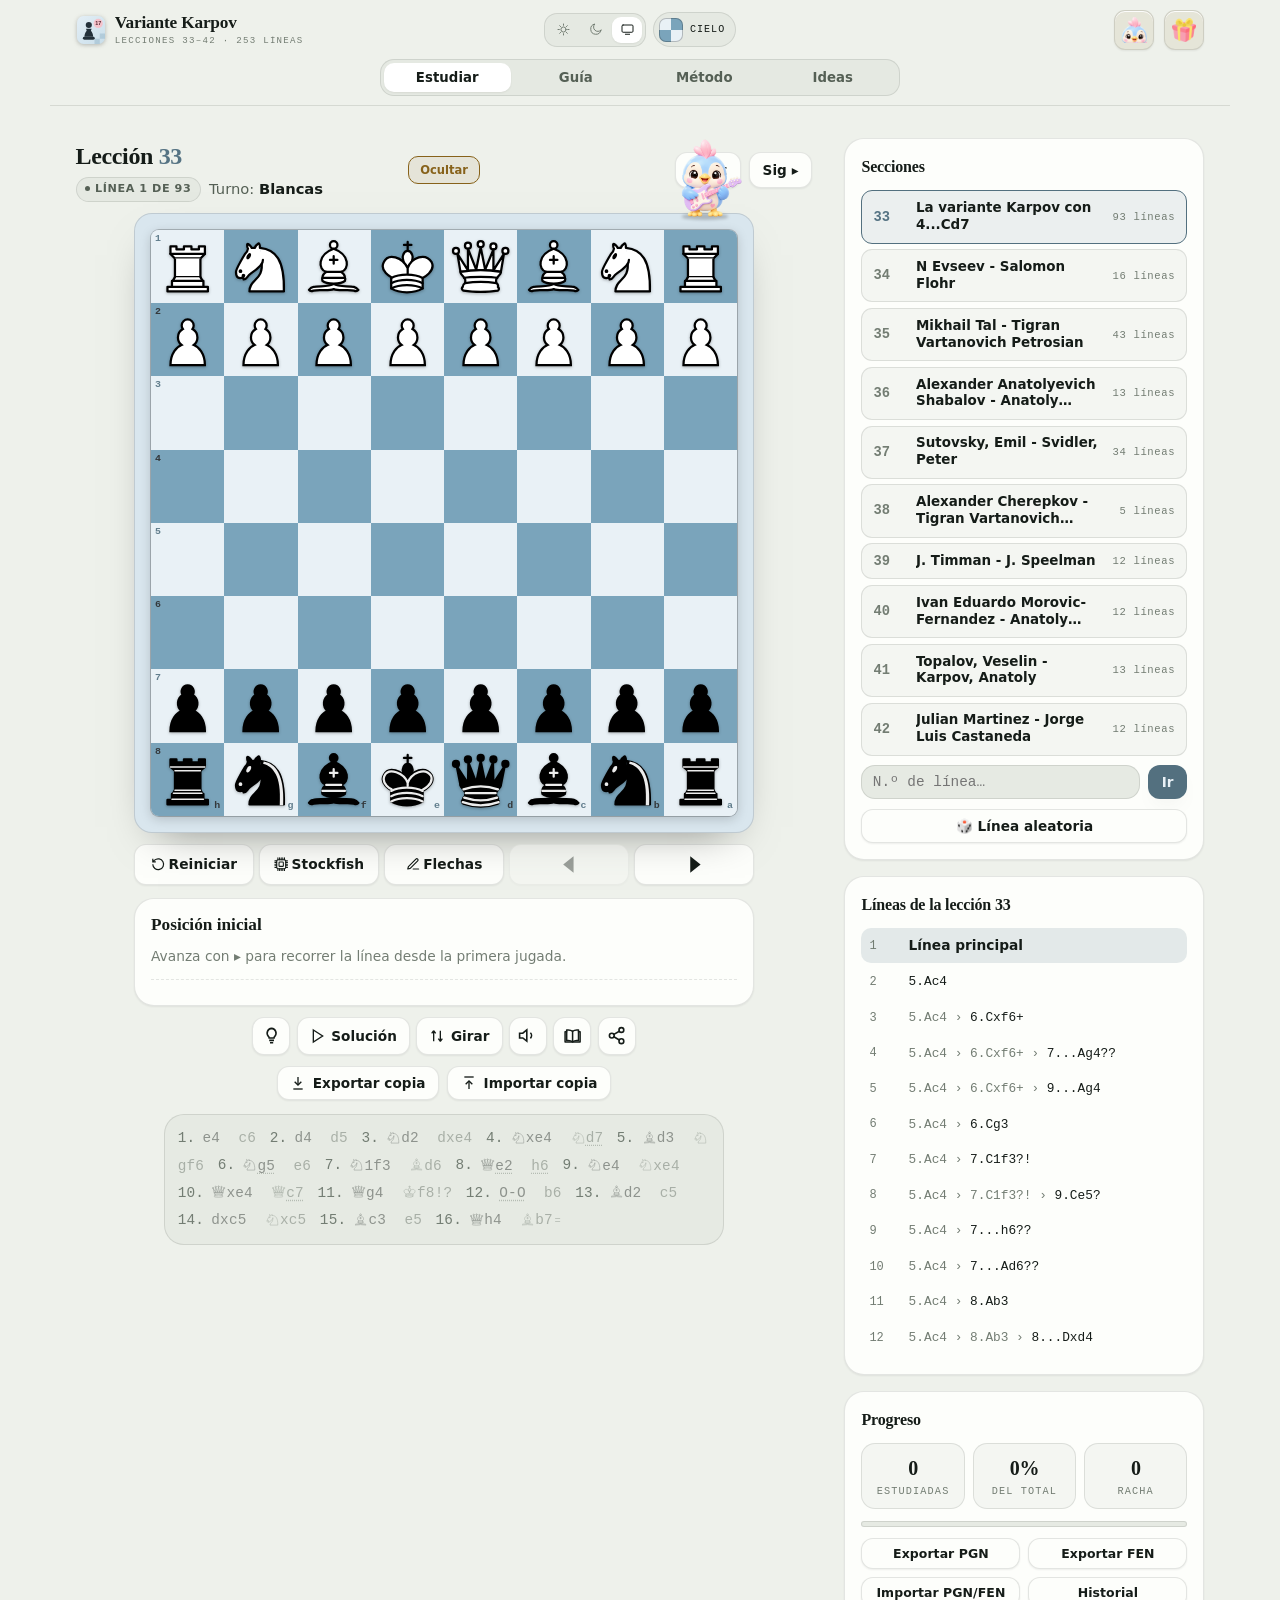
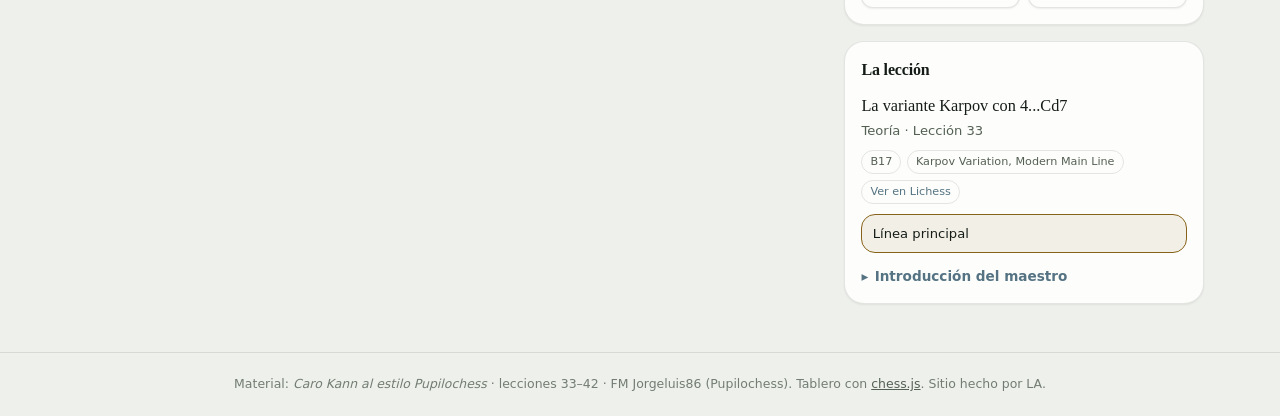
==== leccion.html @ d18f045a "Pupilo 17: lecciones 33–42 de la variante Karpov con el entrenador del Método PC1 - leccion.html: co" ====
<!DOCTYPE html>
<html lang="es">
<head>
<script id="pc-backup-preload">
(function(){
'use strict';
const MAGIC='Pupilo17-backup';
const FORMAT_VERSION=2;
const PENDING='__p17_backup_pending';
const RESTORE_UI='__p17_backup_restore_ui';
const NOTICE='__p17_backup_restore_notice';
const ERROR='__p17_backup_restore_error';
const PAGE_PREFIX='p17_backup_page_state:';
function appKey(k){return typeof k==='string'&&k.startsWith('p17_');}
function fileName(){
  var p=location.pathname.split('/').pop()||'leccion.html';
  try{return decodeURIComponent(p).toLowerCase();}catch(e){return p.toLowerCase();}
}
function appDirectory(){var p=location.pathname;return p.slice(0,p.lastIndexOf('/')+1)||'/';}
function fnv1a(text){
  var h=0x811c9dc5;
  for(var i=0;i<text.length;i++){h^=text.charCodeAt(i);h=Math.imul(h,0x01000193);}
  return ('00000000'+(h>>>0).toString(16)).slice(-8);
}
function plain(v){return !!v&&typeof v==='object'&&!Array.isArray(v);}
function validate(env){
  if(!plain(env)||env.magic!==MAGIC||env.formatVersion!==FORMAT_VERSION||!plain(env.payload))throw new Error('Copia incompatible');
  if(env.checksum!==fnv1a(JSON.stringify(env.payload)))throw new Error('Copia dañada');
  var p=env.payload;
  if(!plain(p.storage)||!plain(p.storage.local)||!plain(p.storage.session)||!plain(p.cookies)||!plain(p.page))throw new Error('Estructura inválida');
  if(p.page.file!=='leccion.html')throw new Error('Página inválida');
  [p.storage.local,p.storage.session,p.cookies].forEach(function(group){
    Object.keys(group).forEach(function(k){if(!appKey(k))throw new Error('Clave inválida: '+k);});
  });
  return p;
}
function capture(storage){
  var out={};
  try{for(var i=0;i<storage.length;i++){var k=storage.key(i);if(appKey(k))out[k]=storage.getItem(k);}}catch(e){}
  return out;
}
function clear(storage,nuevo){
  var ks=[];
  /* Una copia sin datos de Aprende Ajedrez (aa_) no borra ese avance. */
  var conAa=!nuevo||Object.keys(nuevo).some(function(k){return k.indexOf('aa_')===0;});
  try{for(var i=0;i<storage.length;i++){var k=storage.key(i);if(appKey(k)&&(conAa||k.indexOf('aa_')!==0))ks.push(k);}}catch(e){}
  ks.forEach(function(k){storage.removeItem(k);});
}
function write(storage,data){Object.keys(data||{}).forEach(function(k){if(!appKey(k))throw new Error('Clave inválida: '+k);storage.setItem(k,String(data[k]));});}
function dec(v){try{return decodeURIComponent(v);}catch(e){return v;}}
function cookies(){
  var out={};
  try{(document.cookie||'').split(/;\s*/).forEach(function(part){if(!part)return;var i=part.indexOf('=');var n=dec(i>=0?part.slice(0,i):part);var v=dec(i>=0?part.slice(i+1):'');if(appKey(n))out[n]=v;});}catch(e){}
  return out;
}
function setCookie(k,v,age,path){document.cookie=encodeURIComponent(k)+'='+encodeURIComponent(v)+'; path='+path+'; max-age='+age+'; SameSite=Lax';}
function restoreCookies(data){
  var now=cookies(), dir=appDirectory();
  Object.keys(now).forEach(function(k){if(!Object.prototype.hasOwnProperty.call(data,k)){setCookie(k,'',0,dir);setCookie(k,'',0,'/');}});
  Object.keys(data||{}).forEach(function(k){if(!appKey(k))throw new Error('Cookie inválida: '+k);setCookie(k,String(data[k]),31536000,dir);});
}
function rollback(s){
  try{clear(localStorage);write(localStorage,s.local);}catch(e){}
  try{clear(sessionStorage);write(sessionStorage,s.session);}catch(e){}
  try{restoreCookies(s.cookies);}catch(e){}
}
try{
  var raw=sessionStorage.getItem(PENDING);
  if(raw){
    var env=JSON.parse(raw), payload=validate(env);
    var old={local:capture(localStorage),session:capture(sessionStorage),cookies:cookies()};
    try{
      clear(localStorage,payload.storage.local);clear(sessionStorage,payload.storage.session);
      write(localStorage,payload.storage.local);write(sessionStorage,payload.storage.session);
      restoreCookies(payload.cookies);
      sessionStorage.setItem(RESTORE_UI,JSON.stringify({file:String(payload.page.file).toLowerCase(),ui:payload.ui||null}));
      sessionStorage.setItem(NOTICE,'Copia importada correctamente.');
      sessionStorage.removeItem(ERROR);
      sessionStorage.removeItem(PENDING);
    }catch(e){
      rollback(old);
      sessionStorage.removeItem(PENDING);
      sessionStorage.setItem(ERROR,'No se pudo aplicar la copia: '+(e&&e.message?e.message:'error desconocido'));
    }
  }
}catch(e){
  try{sessionStorage.removeItem(PENDING);sessionStorage.setItem(ERROR,'No se pudo preparar la copia: '+(e&&e.message?e.message:'error desconocido'));}catch(x){}
}
try{
  var f=fileName();
  if(f==='leccion.html'){
    var snapRaw=localStorage.getItem(PAGE_PREFIX+f);
    if(snapRaw){
      var snap=JSON.parse(snapRaw);
      if(snap&&Number.isFinite(Number(snap.lastExercise))&&Number(snap.lastExercise)>0){
        var kU='p17_ultimo';
        if(!(Number(localStorage.getItem(kU))>0)) localStorage.setItem(kU,String(Number(snap.lastExercise)));
      }
    }
  }
}catch(e){}
})();
</script>
<meta charset="UTF-8">
<meta name="viewport" content="width=device-width, initial-scale=1.0, maximum-scale=1.0, user-scalable=no">
<meta name="theme-color" content="#0F1411">
<title>Variante Karpov · Pupilo 17</title>
<link rel="icon" type="image/svg+xml" href="logo.svg">
<link rel="apple-touch-icon" href="logo-180.png">
<style id="pc-diseno">
*{box-sizing:border-box;-webkit-user-select:none;user-select:none;-webkit-touch-callout:none}
html,body{touch-action:pan-x pan-y}
html,body{margin:0;padding:0}
body{background:var(--bg);color:var(--ink);font-family:var(--sans);-webkit-font-smoothing:antialiased;line-height:1.5;overflow-x:hidden}
button{font-family:inherit;cursor:pointer;color:inherit}
::selection{background:var(--crest)}
.texto-amigo{font-size: var(--txt-amigo-size);color: var(--muted);display: block;margin-top: 2px;font-weight: 400}
.topbar{display:flex;align-items:center;justify-content:space-between;gap:1rem;padding:.7rem clamp(.8rem,3vw,1.6rem);border-bottom:1px solid var(--line);position:static;top:0;backdrop-filter:blur(8px);z-index:30;max-width:1180px;margin-left:auto;margin-right:auto}
.gift-btn{border:1px solid var(--gold);width:2.5rem;height:2.5rem;display:flex;align-items:center;justify-content:center;font-size:1.25rem;line-height:1;flex:0 0 auto;transition:.2s;animation:giftPulse 2.4s ease-in-out infinite}
.gift-btn:hover{transform:scale(1.1) rotate(-6deg)}
.gift-box{background:linear-gradient(160deg,var(--panel2),var(--panel));border:1px solid var(--gold);width:100%;max-width:400px;padding:2rem 1.6rem;text-align:center;transform:scale(.85);opacity:0;transition:transform .35s cubic-bezier(.2,1.2,.4,1), opacity .35s ease}
.gift-bg.open .gift-box{transform:scale(1);opacity:1}
.gift-box .emoji{font-size:3rem;display:block;margin-bottom:.6rem;animation:giftFloat 2.6s ease-in-out infinite}
@keyframes giftFloat{0%,100%{transform:translateY(0) rotate(0)}
25%{transform:translateY(-6px) rotate(-5deg)}
75%{transform:translateY(-3px) rotate(5deg)}
}
.gift-box h3{font-family:var(--serif);font-size:1.25rem;color:var(--gold);margin:0 0 .6rem}
.gift-box .gift-lema{font-family:var(--serif);font-size:1.05rem;font-style:italic;color:var(--crest);letter-spacing:.02em;margin:0 0 1rem;display:flex;align-items:center;justify-content:center;gap:.6rem}
.gift-box .gift-lema::before,
.gift-box .gift-lema::after{content:"";height:1px;width:1.6rem;background:linear-gradient(90deg,transparent,var(--gold),transparent)}
.gift-box p{font-size:1rem;color:var(--ink);line-height:1.6;margin:0 0 1.4rem}
.gift-box .firma{font-family:var(--serif);font-style:italic;color:var(--crest);font-size:1.05rem}
.gift-x{border:1px solid var(--line);background:var(--bg);padding:.55rem 1.4rem;font-size:.9rem;color:var(--ink)}
.gift-x:hover{color:var(--crest)}
@media (max-width: 600px){.topbar{display: grid;grid-template-columns: 1fr 1fr;gap: 0.5rem;padding: 0.5rem}
.wordmark{grid-column: 1 / -1;justify-content: flex-start;text-align: left;font-size: 0.95rem;gap: 0.18rem}
.tabs{grid-column: 1 / -1;justify-content: center;width: 100%}
.tab{flex: 1;text-align: center;padding: 0.3rem 0.5rem;font-size: 0.8rem}
.gift-btn{grid-column: 2;grid-row: 1;justify-self: end;align-self: center}
}
..wordmark{display:flex;align-items:center;gap:.08rem;font-family:var(--serif);font-weight:600;letter-spacing:.01em;font-size:1.05rem}
.crest{width:1.45rem;height:1.45rem;flex:0 0 auto;object-fit:contain;display:block}
.home-icon{border:0;background:transparent;padding:0;margin:0;display:flex;align-items:center;justify-content:flex-start;cursor:pointer;flex:0 0 auto}
.home-icon:hover .crest{transform:scale(1.08)}
.home-icon .crest{transition:transform .15s ease}
.wordmark small{display:block;font-family:var(--sans);font-weight:400;font-size:.62rem;letter-spacing:.18em;text-transform:uppercase;color:var(--muted);margin-top:1px}
.tabs{display:flex;gap:.15rem;background:var(--panel);border:1px solid var(--line);padding:3px}
.tab{border:0;background:transparent;color:var(--muted);padding:.4rem .8rem;font-size:.85rem;font-weight:500;transition:.15s}
.tab:hover{color:var(--ink)}
.tab.active{background:var(--panel2);color:var(--ink)}
.gtab{border:0;background:transparent;color:var(--muted);padding:.28rem .6rem;font-size:.76rem;font-weight:500;transition:.15s}
.gtab.active{background:var(--panel2);color:var(--ink)}
.view{display:none;animation:fade .25s ease}
.view.active{display:block}
@keyframes fade{from{opacity:0;transform:translateY(4px)}
to{opacity:1;transform:none}
}
.train{display:grid;grid-template-columns:minmax(0,1fr) 360px;gap:clamp(1rem,2.5vw,2rem);max-width:1180px;margin:0 auto;padding:clamp(1rem,3vw,2rem) clamp(.8rem,3vw,1.6rem)}
@media(max-width:880px){.train{grid-template-columns:1fr}
}
@media(max-width:480px){.train{padding: 0.4rem 0.2rem;gap: 0.8rem}
.frame{padding: 6px}
.status{margin: 0.5rem auto 0;font-size: 0.85rem}
}
.boardhead{display:grid;grid-template-columns:minmax(0,1fr) auto minmax(0,1fr);align-items:center;column-gap:.65rem;width:100%;margin-bottom:.7rem;flex-wrap:nowrap}
.boardhead-left{justify-self:start;min-width:0;display:flex;flex-direction:column;gap:.15rem}
.boardhead-center{justify-self:center;white-space:nowrap}
.boardhead-right{justify-self:end;display:flex;align-items:center;gap:.5rem;white-space:nowrap;flex-wrap:nowrap}
.boardhead-right .btn{flex:0 0 auto}
.exno{font-family:var(--serif);font-size:1.5rem;font-weight:600}
.exno span{color:var(--crest)}
.chip{font-size:.7rem;letter-spacing:.06em;text-transform:uppercase;font-weight:600;padding:.2rem .55rem;border:1px solid var(--line);color:var(--muted)}
.chip.I{color:var(--gold)}
.chip.A{color:var(--crest)}
.toplay{font-size:.92rem;color:var(--muted)}
.toplay b{color:var(--ink)}
.frame{position:relative;padding:clamp(10px,2.2vw,16px);max-width:620px;margin:0 auto;width:100%}
.board{position:relative;display:grid;grid-template-columns: repeat(8, minmax(0, 1fr));grid-template-rows: repeat(8, minmax(0, 1fr));width: 100%;aspect-ratio:1/1;overflow:hidden;touch-action:pan-y}
.sq{position:relative;display:flex;align-items:center;justify-content:center;user-select:none;min-width: 0;min-height: 0;overflow: hidden}
.sq.l{background:var(--light)}
.sq.d{background:var(--dark)}
.sq .pc{width:92%;height:92%;display:flex;align-items:center;justify-content:center;cursor:grab;transition:transform .07s;will-change:transform}
.sq .pc svg{width:100%;height:100%;display:block;pointer-events:none}
.pc.drag{cursor:grabbing}
.mk{position:absolute;inset:0;pointer-events:none;display:flex;align-items:center;justify-content:center}
.dot{width:32%;height:32%}
.cap{position:absolute;inset:6%;border:6px solid var(--line);box-sizing:border-box;pointer-events:none}
.sq.sel{background-image:linear-gradient(var(--hl),var(--hl))}
.sq.last{background-image:linear-gradient(var(--hl),var(--hl))}
.sq.good{animation:peck .4s ease}
.sq.bad{animation:shake .4s ease}
@keyframes shake{20%{transform:translateX(-2px)}
60%{transform:translateX(2px)}
}
.coord{position:absolute;font-size:.62rem;font-weight:700;font-family:var(--sans);opacity:.9;pointer-events:none}
.coord.f{bottom:2px;right:4px}
.coord.r{top:2px;left:4px}
.status{display:flex;align-items:center;gap:.6rem;min-height:2.6rem;margin:.85rem auto 0;max-width:560px;padding:.55rem .8rem;background:var(--panel);border:1px solid var(--line);font-size:.92rem;transition:.2s}
.status .ico{font-size:1.1rem;line-height:1}
.actions{display:flex;flex-wrap:wrap;gap:.5rem;max-width:560px;margin:.7rem auto 0}
.btn{border:1px solid var(--line);background:var(--panel);padding:.5rem .8rem;font-size:.85rem;font-weight:500;color:var(--ink);display:inline-flex;align-items:center;gap:.4rem;transition:.15s;user-select:none;-webkit-user-select:none;-webkit-touch-callout:none;touch-action:manipulation}
.btn:hover{background:var(--panel2)}
.btn:active{transform:translateY(1px)}
.btn.primary{background:var(--crest)}
.btn svg{width:1rem;height:1rem;display:block}
#promo-opts .btn svg{width:100%;height:100%}
.moves{max-width:560px;margin:.9rem auto 0;background:var(--panel);border:1px solid var(--line);padding:.6rem .8rem;font-family:var(--mono);font-size:.9rem;min-height:2.4rem;line-height:1.9;letter-spacing:.01em}
.moves .ply{padding:.05rem .3rem}
.moves .ply.u{color:var(--ink)}
.moves .ply.o{color:var(--muted)}
.moves .ply.now{background:var(--gold);font-weight:700}
.moves .num{color:var(--muted2);margin-right:.15rem}
.moves .hidden{color:var(--muted2);opacity:.45}
.fig{display:inline-block;width:1.05em;height:1.05em;vertical-align:-0.18em}
.fig svg{width:100%;height:100%;display:block}
.fig svg *{fill:none !important;stroke:currentColor !important}
.panel-card{background:var(--panel);border:1px solid var(--line);padding:1rem;margin-bottom:1rem}
.panel-card h3{margin:0 0 .7rem;font-family:var(--serif);font-size:1rem;font-weight:600;display:flex;align-items:center;gap:.45rem}
.nav-row{display:flex;gap:.5rem;align-items:center}
.nav-row .btn{flex:1;justify-content:center}
.jump{display:flex;gap:.5rem;margin-top:.6rem}
.jump input{flex:1;min-width:0;background:var(--bg);border:1px solid var(--line);color:var(--ink);padding:.5rem .65rem;font-family:var(--mono);font-size:.9rem}
.jump input:focus{outline:none}
.filters{display:flex;gap:.4rem;margin-top:.7rem;flex-wrap:wrap}
.fbtn{flex:1;min-width:72px;border:1px solid var(--line);background:var(--bg);padding:.5rem .3rem;font-size:.78rem;font-weight:600;color:var(--muted);transition:.15s;text-align:center}
.fbtn.active{color:var(--ink)}
.fbtn small{display:block;font-weight:400;font-size:.68rem;color:var(--muted2);margin-top:1px}
.prog{display:flex;gap:.5rem;text-align:center}
.prog .cell{flex:1;background:var(--bg);border:1px solid var(--line);padding:.55rem .2rem}
.prog .big{font-family:var(--serif);font-size:1.25rem;font-weight:600}
.prog .lbl{font-size:.64rem;text-transform:uppercase;letter-spacing:.07em;color:var(--muted2);margin-top:1px}
.bar{height:6px;background:var(--bg);overflow:hidden;margin-top:.7rem;border:1px solid var(--line)}
.bar>i{display:block;height:100%;background:linear-gradient(90deg,var(--gold),var(--crest));width:0;transition:width .4s}
.prog-actions{display:flex;flex-wrap:wrap;gap:.5rem;margin-top:.7rem}
.prog-actions .btn{flex:1 1 calc(50% - .5rem);justify-content:center;font-size:.78rem;padding:.45rem}
.ref{font-size:.9rem}
.ref .vs{font-family:var(--serif);font-size:1.02rem;margin-bottom:.15rem}
.ref .ev{color:var(--muted);font-size:.82rem}
.tags{display:flex;flex-wrap:wrap;gap:.35rem;margin-top:.6rem}
.tagx{font-size:.72rem;padding:.2rem .5rem;background:var(--panel2);border:1px solid var(--line);color:var(--muted)}
.expl{margin-top:.8rem}
.expl summary{cursor:pointer;font-size:.85rem;font-weight:600;color:var(--gold);list-style:none;display:flex;align-items:center;gap:.4rem;user-select:none}
.expl summary::-webkit-details-marker{display:none}
.expl summary::before{content:"▸";transition:.2s;display:inline-block}
.expl[open] summary::before{transform:rotate(90deg)}
.expl .body{margin-top:.6rem;font-size:.85rem;line-height:1.65;font-family:var(--mono);font-size:.8rem;white-space:pre-wrap;max-height:240px;overflow:auto;padding-right:.3rem;border-top:1px dashed var(--line);padding-top:.6rem;user-select:text !important;-webkit-user-select:text !important}
.note{margin-top:.6rem;font-size:.82rem;border:1px solid var(--line);padding:.55rem .65rem}
.reading{max-width:760px;margin:0 auto;padding:clamp(1.4rem,4vw,3rem) clamp(1rem,4vw,1.6rem)}
.reading h1{font-family:var(--serif);font-size:clamp(1.8rem,4.5vw,2.6rem);font-weight:600;line-height:1.1;margin:0 0 .3rem}
.reading .lead{color:var(--muted);font-size:1.05rem;margin-bottom:2rem;max-width:60ch}
.reading h2{font-family:var(--serif);font-size:1.3rem;font-weight:600;margin:2.2rem 0 .6rem;display:flex;align-items:baseline;gap:.6rem}
.reading h2 .k{font-family:var(--mono);font-size:.85rem;color:var(--crest);font-weight:700}
.reading p{margin:.6rem 0}
.reading strong{color:var(--ink)}
.steps{counter-reset:s;list-style:none;padding:0;margin:1rem 0}
.steps li{counter-increment:s;position:relative;padding:.7rem 0 .7rem 3rem;border-top:1px solid var(--line)}
.steps li::before{content:counter(s);position:absolute;left:0;top:.65rem;width:2rem;height:2rem;display:flex;align-items:center;justify-content:center;border:1px solid var(--gold);color:var(--gold);font-family:var(--mono);font-size:.9rem;font-weight:700}
.motif-grid{display:grid;grid-template-columns:repeat(auto-fill,minmax(220px,1fr));gap:.8rem;margin-top:1rem}
.motif{background:var(--panel);border:1px solid var(--line);padding:.85rem}
.motif h4{margin:0 0 .25rem;font-size:.95rem;font-family:var(--serif)}
.motif p{margin:0;font-size:.83rem;color:var(--muted)}
.callout{background:var(--panel);border-left:3px solid var(--crest);padding:.9rem 1.1rem;margin:1.4rem 0;font-size:.95rem}
footer{border-top:1px solid var(--line);padding:1.4rem;text-align:center;color:var(--muted2);font-size:.78rem}
footer a{color:var(--muted)}
.kbd{font-family:var(--mono);font-size:.74rem;background:var(--panel2);border:1px solid var(--line);padding:.05rem .35rem}
.wordmark{display:inline-flex;align-items:center;justify-content:flex-start;gap:.12rem;width:max-content}
.home-icon{width:1.10rem;height:1.45rem;padding:0;margin:0;overflow:hidden;border:0;background:transparent;display:flex;align-items:center;cursor:pointer;flex:0 0 auto}
.home-icon .crest{display:block;width:1.45rem;height:1.45rem;max-width:none;object-fit:fill;transform:translateX(-.18rem);transition:transform .15s ease}
.home-icon:hover .crest{transform:translateX(-.18rem) scale(1.05)}
.wordmark > span{margin:0;padding:0}
@media(max-width:600px){.wordmark{grid-column:1 / -1;justify-content:flex-start;width:max-content;gap:.12rem}
}
.modal-bg{position:fixed;inset:0;backdrop-filter:blur(3px);display:none;align-items:center;justify-content:center;z-index:100;padding:1rem}
.modal-bg.open{display:flex}
.confirm-bg{position:fixed;inset:0;backdrop-filter:blur(3px);display:none;align-items:center;justify-content:center;z-index:200;padding:1rem}
.confirm-bg.open{display:flex}
.confirm-box{background:var(--panel);border:1px solid var(--line);width:100%;max-width:360px;padding:1.2rem;text-align:center}
.confirm-box p{margin:0 0 1.1rem;font-size:.95rem;color:var(--ink);line-height:1.5;white-space:pre-line}
.confirm-acts{display:flex;gap:.6rem}
.confirm-acts .btn{flex:1;justify-content:center;padding:.7rem}
.modal-box{background:var(--panel);border:1px solid var(--line);width:100%;max-width:min(380px, calc(100vw - 2rem));max-height:85vh;overflow:auto;padding:1.1rem}
.modal-head{display:flex;align-items:center;justify-content:space-between;margin-bottom:.8rem}
.modal-head h3{margin:0;font-family:var(--serif);font-size:1.1rem;font-weight:600}
.modal-x{border:1px solid var(--line);background:var(--bg);width:2rem;height:2rem;display:flex;align-items:center;justify-content:center;font-size:1rem;color:var(--ink)}
.modal-x:hover{color:var(--crest)}
.hist-list{max-height:240px;overflow:auto;display:flex;flex-direction:column;gap:.35rem;margin-top:.2rem;padding-right:.2rem}
.hist-row{display:flex;justify-content:space-between;align-items:center;gap:.6rem;background:var(--bg);border:1px solid var(--line);padding:.45rem .6rem;cursor:pointer;transition:.15s}
.hist-n{font-family:var(--mono);font-weight:700;font-size:.84rem;color:var(--ink)}
.hist-d{font-size:.74rem;color:var(--muted)}
.hist-empty{color:var(--muted2);font-size:.82rem}
.hist-x{border:0;background:transparent;color:var(--muted2);font-size:.8rem;padding:.15rem .35rem;flex:0 0 auto}
.hist-x:hover{color:var(--crest)}
.mate-badge{position:absolute;top:2%;right:2%;width:32%;height:32%;display:flex;align-items:center;justify-content:center;z-index:5;pointer-events:none}
.mate-badge svg{width:62%;height:62%;fill:none;stroke-width:3;stroke-linecap:round;stroke-linejoin:round}
.confeti{position:fixed;top:-12px;width:9px;height:14px;z-index:300;pointer-events:none;animation:caer linear forwards}
@keyframes caer{to{transform:translateY(105vh) rotate(720deg);opacity:.9}
}
.engine-banner-toggle{border:1px solid var(--line);background:var(--panel);color:var(--muted);padding:.38rem .72rem;font-size:.72rem;font-weight:650;display:inline-flex;align-items:center;gap:.35rem;white-space:nowrap;touch-action:manipulation}
.engine-banner-toggle:hover{color:var(--ink)}
@media(max-width:600px){.boardhead{column-gap:.35rem}
.boardhead-left{gap:.08rem}
.exno{font-size:clamp(1rem,4.8vw,1.25rem);white-space:nowrap}
.boardhead-left .chip{font-size:.58rem;padding:.13rem .35rem}
.boardhead-left .toplay{font-size:.68rem;white-space:nowrap}
.boardhead-center .engine-banner-toggle{font-size:.62rem;padding:.31rem .48rem}
.boardhead-right{gap:.25rem}
.boardhead-right .btn{padding:.42rem .48rem !important;font-size:.72rem}
}
@media(max-width:390px){.boardhead{column-gap:.22rem}
.boardhead-left .toplay{font-size:.61rem}
.boardhead-center .engine-banner-toggle{font-size:.58rem;padding:.28rem .38rem}
.boardhead-right .btn{padding:.38rem .4rem !important;font-size:.68rem}
}
.workspace-bg{position:fixed;inset:0;z-index:500;display:none;overflow:auto;backdrop-filter:blur(22px) saturate(120%);-webkit-backdrop-filter:blur(22px) saturate(120%);padding:clamp(.6rem,2vw,1.5rem)}
.workspace-bg.open{display:flex;align-items:center;justify-content:center;animation:workspaceFade .22s ease both}
@keyframes workspaceFade{from{opacity:0}
to{opacity:1}
}
body.workspace-open{overflow:hidden}
.workspace-shell{width:min(1180px,100%);max-height:calc(100dvh - 2rem);overflow:auto;border:1px solid var(--line);transform:translateY(12px) scale(.985);animation:workspaceRise .28s cubic-bezier(.2,.8,.2,1) forwards}
@keyframes workspaceRise{to{transform:none}
}
.workspace-topbar{position:sticky;top:0;z-index:4;display:flex;align-items:flex-start;justify-content:space-between;gap:1rem;padding:clamp(1.25rem,3vw,2rem);backdrop-filter:blur(20px);-webkit-backdrop-filter:blur(20px);border-bottom:1px solid var(--line)}
.workspace-eyebrow{display:block;font-size:.67rem;line-height:1;font-weight:750;letter-spacing:.16em;margin-bottom:.55rem}
.workspace-topbar h2{font-family:var(--sans);font-size:clamp(1.6rem,4vw,2.45rem);letter-spacing:-.045em;line-height:1.03;margin:0}
.workspace-topbar p{max-width:650px;margin:.55rem 0 0;font-size:.94rem}
.workspace-close{flex:0 0 auto;width:2.55rem;height:2.55rem;border:0;display:grid;place-items:center;font-size:1rem;transition:.18s}
.workspace-close:hover{transform:scale(1.05)}
.explanation-content{padding:clamp(1rem,3vw,2rem);display:grid;gap:1rem}
.explanation-hero{display:grid;grid-template-columns:auto minmax(0,1fr);align-items:center;gap:clamp(1.2rem,4vw,2.5rem);padding:clamp(1.3rem,4vw,2.5rem);overflow:hidden;position:relative}
.explanation-hero:after{content:"";position:absolute;width:280px;height:280px;right:-120px;top:-150px;filter:blur(2px)}
.move-orb{position:relative;z-index:1;width:clamp(130px,19vw,180px);aspect-ratio:1;display:grid;place-content:center;text-align:center;border:1px solid var(--line)}
.move-orb span{font-size:.68rem;letter-spacing:.08em;text-transform:uppercase}
.move-orb strong{font-family:var(--serif);font-size:clamp(1.8rem,4vw,3rem);margin-top:.25rem}
.explanation-lead{position:relative;z-index:1}
.explanation-lead h3{font-size:clamp(1.5rem,3.2vw,2.35rem);letter-spacing:-.04em;line-height:1.05;margin:.75rem 0 .55rem}
.explanation-lead p{font-size:clamp(.9rem,1.7vw,1.05rem);line-height:1.7;margin:0;max-width:70ch}
.explain-chips{display:flex;flex-wrap:wrap;gap:.4rem}
.explain-chip{padding:.3rem .58rem;border:1px solid var(--line);font-size:.68rem}
.explain-grid{display:grid;grid-template-columns:repeat(2,minmax(0,1fr));gap:.75rem}
.explain-section{padding:clamp(1.1rem,3vw,1.7rem);border:1px solid var(--line)}
.section-heading{display:flex;align-items:center;justify-content:space-between;gap:1rem}
.section-heading h3{font-size:1.15rem;letter-spacing:-.025em;margin:0}
.section-heading.compact{margin-bottom:.9rem}
.explain-card{position:relative;overflow:hidden;padding:1.2rem;border:1px solid var(--line)}
.explain-card:before{content:"";position:absolute;inset:0 auto 0 0;width:3px;background:linear-gradient(var(--gold),var(--crest));opacity:.7}
.explain-card .card-icon{width:2.25rem;height:2.25rem;display:grid;place-items:center;font-size:1.05rem;margin-bottom:.75rem}
.explain-card h4{margin:0;font-size:.92rem}
.explain-card p{margin:.45rem 0 0;font-size:.84rem;line-height:1.65}
.explain-card strong{color:inherit}
.explain-fact-list{margin:.55rem 0 0;padding-left:1.05rem;font-size:.83rem;line-height:1.62}
.explain-fact-list li+li{margin-top:.35rem}
.line-flow{display:flex;flex-wrap:wrap;gap:.42rem}
.line-token{display:inline-flex;align-items:center;gap:.3rem;padding:.48rem .62rem;font-family:var(--mono);font-size:.78rem}
.source-section p{margin:0;white-space:pre-wrap;font-family:var(--mono);font-size:.78rem;line-height:1.75;user-select:text!important;-webkit-user-select:text!important}
.local-note{text-align:center;font-size:.7rem;margin:.2rem auto .5rem;max-width:80ch}
.explanation-topbar{align-items:center}
.explanation-topbar-actions{display:flex;align-items:center;gap:.65rem;flex:0 0 auto}
.explain-theme-switch{display:flex;gap:3px;padding:3px;border:1px solid var(--line)}
.explain-theme-switch button{border:0;background:transparent;padding:.48rem .62rem;font-size:.7rem;font-weight:700;line-height:1;white-space:nowrap}
.explanation-bg{--ex-shell:linear-gradient(180deg,rgba(249,249,247,.99),rgba(239,241,237,.99));--ex-topbar:rgba(249,249,247,.86);--ex-ink:#171b18;--ex-muted:#626b65;--ex-card:rgba(255,255,255,.82);--ex-card-border:rgba(25,31,27,.08);--ex-card-muted:#68716b;--ex-soft:#edf0ec;--ex-soft-ink:#313833;--ex-button:#e5e8e4;--ex-button-ink:#303632;--ex-board-frame:#dfe4de}
.explanation-bg[data-resolved-theme="dark"]{--ex-shell:linear-gradient(180deg,rgba(27,32,29,.99),rgba(17,21,19,.99));--ex-topbar:rgba(27,32,29,.9);--ex-ink:#f1f4f1;--ex-muted:#aab3ac;--ex-card:rgba(39,46,42,.88);--ex-card-border:rgba(255,255,255,.085);--ex-card-muted:#c0c8c2;--ex-soft:#303833;--ex-soft-ink:#e5eae6;--ex-button:#353d38;--ex-button-ink:#f1f4f1;--ex-board-frame:#303833}
.explanation-bg .plan-layout{padding:clamp(1rem,3vw,2rem);display:grid;gap:1rem}
.plan-hero-card{display:grid;grid-template-columns:auto minmax(0,1fr);align-items:center;gap:clamp(1.2rem,4vw,2.6rem);padding:clamp(1.25rem,4vw,2.5rem)}
.goal-ring{--goal:0deg;width:clamp(126px,18vw,168px);aspect-ratio:1;padding:10px}
.goal-ring>div{height:100%;display:grid;place-content:center;text-align:center;border:1px solid var(--line)}
.goal-ring strong{font-size:clamp(2rem,5vw,3.2rem);line-height:.9;letter-spacing:-.06em}
.goal-ring span{font-size:.72rem;margin-top:.45rem}
.plan-hero-copy h3{font-size:clamp(1.45rem,3vw,2.15rem);letter-spacing:-.035em;margin:.75rem 0 .45rem}
.plan-hero-copy p{margin:0;max-width:56ch}
.plan-pill{display:inline-flex;padding:.34rem .65rem;border:1px solid var(--line);font-size:.72rem;font-weight:650}
.plan-main-actions{display:flex;flex-wrap:wrap;gap:.65rem;margin-top:1.35rem}
.plan-primary,.plan-secondary{border:0;padding:.78rem 1rem;font-weight:700;font-size:.86rem;transition:.18s}
.plan-secondary{border:1px solid var(--line)}
.plan-primary:hover,.plan-secondary:hover{transform:translateY(-1px)}
.plan-stat-grid{display:grid;grid-template-columns:repeat(4,minmax(0,1fr));gap:.75rem}
.plan-stat{position:relative;min-height:126px;padding:1rem;border:1px solid var(--line)}
.plan-stat>span{display:block;font-size:.72rem;font-weight:650}
.plan-stat>strong{display:block;font-size:2rem;line-height:1;margin-top:.8rem;letter-spacing:-.05em}
.plan-stat>small{display:block;font-size:.69rem;margin-top:.35rem}
.goal-stepper{position:absolute;right:.75rem;bottom:.75rem;display:flex;overflow:hidden}
.goal-stepper button{width:2rem;height:1.85rem;border:0;background:transparent;font-size:1.1rem}
.error-book{padding:clamp(1.1rem,3vw,1.7rem);border:1px solid var(--line)}
.section-heading{display:flex;align-items:center;justify-content:space-between;gap:1rem}
.section-heading h3{font-size:1.15rem;letter-spacing:-.025em;margin:0}
.section-heading.compact{margin-bottom:.9rem}
.text-action{border:0;padding:.58rem .8rem;font-weight:700;font-size:.76rem}
.error-book-intro{font-size:.82rem;max-width:72ch;margin:.7rem 0 1rem}
.error-list{display:grid;gap:.55rem}
.error-item{display:grid;grid-template-columns:auto 1fr auto;align-items:center;gap:.8rem;width:100%;text-align:left;border:1px solid var(--line);padding:.72rem .8rem;transition:.16s}
.error-item:hover{transform:translateY(-1px)}
.error-number{width:2.6rem;height:2.6rem;display:grid;place-items:center;font-family:var(--mono);font-size:.75rem;font-weight:750}
.error-copy strong{display:block;font-size:.86rem}
.error-copy span{display:block;font-size:.71rem;margin-top:.15rem}
.error-score{font-size:.68rem;font-weight:750;padding:.3rem .55rem;white-space:nowrap}
.error-empty{padding:1.2rem;text-align:center;border:1px dashed var(--line);font-size:.82rem}

@media(max-width:760px){.plan-layout{padding:.75rem}
.plan-hero-card{grid-template-columns:1fr;text-align:left}
.goal-ring{width:124px}
.plan-stat-grid{grid-template-columns:repeat(2,minmax(0,1fr))}
.text-action{font-size:.7rem}
}
@media(max-width:420px){.plan-stat{min-height:112px}
.plan-main-actions{display:grid}
.plan-primary,.plan-secondary{width:100%}
.error-item{grid-template-columns:auto 1fr}
.error-score{grid-column:2;justify-self:start}
}

/* ---- Plan de entrenamiento (traído del Método PC2) + frase del día ---- */
.frase-card{display:grid;grid-template-columns:auto minmax(0,1fr);align-items:center;gap:clamp(1rem,3.5vw,2rem);padding:clamp(1rem,3vw,1.6rem);border:1px solid var(--line);border-radius:var(--r-card,20px);background:var(--ex-card,var(--panel));position:relative;overflow:hidden}
.frase-card:before{content:"";position:absolute;inset:0 auto 0 0;width:3px;background:linear-gradient(var(--gold),var(--crest));opacity:.75}
.frase-mini{position:relative;width:clamp(96px,16vw,124px);aspect-ratio:1;display:grid;grid-template-columns:repeat(4,1fr);grid-template-rows:repeat(4,1fr);border-radius:12px;overflow:hidden;box-shadow:var(--s2,0 8px 20px rgba(0,0,0,.25))}
.frase-mini i{display:block;background:var(--light,#eeeed2)}
.frase-mini i.d{background:var(--dark,#769656)}
.frase-mini i.meta{box-shadow:inset 0 0 0 3px var(--gold);animation:fraseMeta 6.4s infinite}
.frase-caballo{position:absolute;left:0;top:0;width:25%;height:25%;display:grid;place-items:center;animation:fraseSalto 6.4s cubic-bezier(.45,.05,.3,1) infinite;filter:drop-shadow(0 3px 3px rgba(0,0,0,.35))}
.frase-caballo svg{width:92%;height:92%;display:block}
@keyframes fraseSalto{
  0%,12%{transform:translate(0,300%) scale(1)}
  18%{transform:translate(50%,200%) scale(1.25)}
  25%,37%{transform:translate(100%,100%) scale(1)}
  43%{transform:translate(200%,50%) scale(1.25)}
  50%,62%{transform:translate(300%,0) scale(1)}
  68%{transform:translate(250%,100%) scale(1.25)}
  75%,87%{transform:translate(200%,200%) scale(1)}
  93%{transform:translate(100%,250%) scale(1.25)}
  100%{transform:translate(0,300%) scale(1)}
}
@keyframes fraseMeta{0%,100%{opacity:.25}50%{opacity:1}}
.frase-copy{min-width:0}
.frase-eyebrow{display:block;font-family:var(--mono);font-size:.62rem;letter-spacing:.14em;text-transform:uppercase;color:var(--gold)}
.frase-texto{font-family:var(--serif);font-size:clamp(1.08rem,2.6vw,1.42rem);line-height:1.38;letter-spacing:-.01em;margin:.5rem 0 .8rem;color:var(--ink);transition:opacity .25s}
.frase-texto.cambiando{opacity:0}
.frase-otra{border:1px solid var(--line);background:transparent;color:var(--muted);border-radius:var(--r-cap,999px);padding:.45rem .85rem;font-size:.74rem;font-weight:650;cursor:pointer}
.frase-otra:hover{color:var(--ink);border-color:var(--line-viva,var(--line))}
@media(max-width:520px){.frase-card{grid-template-columns:1fr;justify-items:start}.frase-mini{width:104px}}
@media(prefers-reduced-motion:reduce){.frase-caballo,.frase-mini i.meta{animation:none}}
.explanation-shell{background:var(--ex-shell);color:var(--ex-ink)}
.explanation-bg .explanation-topbar{background:var(--ex-topbar)}
.explanation-bg .workspace-topbar h2{color:var(--ex-ink)}
.explanation-bg .workspace-topbar p,.explanation-bg .workspace-eyebrow{color:var(--ex-muted)}
.explanation-bg .workspace-close{background:var(--ex-button);color:var(--ex-button-ink)}
.explanation-bg .explain-section,.explanation-bg .explain-card{background:var(--ex-card)}
.explanation-bg .explain-card h4,.explanation-bg .section-heading h3,.explanation-bg .snapshot-copy h3{color:var(--ex-ink)}
.explanation-bg .explain-card p,.explanation-bg .explain-fact-list,.explanation-bg .source-section p,.explanation-bg .snapshot-copy p,.explanation-bg .local-note{color:var(--ex-card-muted)}
.explanation-bg .line-token{background:var(--ex-soft);color:var(--ex-soft-ink)}
.snapshot-section{display:grid;grid-template-columns:minmax(280px,430px) minmax(0,1fr);gap:clamp(1rem,3vw,2rem);align-items:center}
.snapshot-board-wrap{padding:10px;background:var(--ex-board-frame)}
.explain-board{display:grid;grid-template-columns:repeat(8,minmax(0,1fr));grid-template-rows:repeat(8,minmax(0,1fr));aspect-ratio:1;overflow:hidden}
.ex-sq{position:relative;display:flex;align-items:center;justify-content:center;min-width:0;min-height:0;overflow:hidden}
.ex-sq.l{background:var(--light)}
.ex-sq.d{background:var(--dark)}
.ex-pc{width:91%;height:91%;display:block}
.ex-pc svg{width:100%;height:100%;display:block}
.ex-coord{position:absolute;font-size:clamp(.42rem,1.25vw,.62rem);font-weight:750;line-height:1;pointer-events:none}
.ex-coord.f{right:3px;bottom:2px}
.ex-coord.r{left:3px;top:2px}
.snapshot-copy h3{font-size:clamp(1.25rem,2.8vw,1.75rem);letter-spacing:-.035em;margin:.2rem 0 .65rem}
.snapshot-copy p{color:var(--ex-card-muted);font-size:.86rem;line-height:1.7;margin:0}
.snapshot-meta{display:flex;flex-wrap:wrap;gap:.45rem;margin-top:1rem}
.snapshot-meta span{padding:.38rem .58rem;background:var(--ex-soft);color:var(--ex-soft-ink);font-size:.69rem;font-weight:650}
.snapshot-fen{margin-top:.8rem!important;font-family:var(--mono);font-size:.69rem!important;word-break:break-all;user-select:text!important;-webkit-user-select:text!important}
@media(max-width:820px){.snapshot-section{grid-template-columns:1fr}
.snapshot-board-wrap{max-width:460px;width:100%;margin:auto}
.explanation-topbar{align-items:flex-start}
.explanation-topbar-actions{flex-direction:column-reverse;align-items:flex-end}
}
@media(max-width:760px){.workspace-bg{padding:0}
.workspace-shell{min-height:100dvh;max-height:100dvh;border:0}
.workspace-topbar{padding:1rem}
.workspace-topbar h2{font-size:1.55rem}
.workspace-topbar p{font-size:.8rem}
.explanation-content{padding:.75rem}
.explanation-hero{grid-template-columns:1fr;text-align:left}
.move-orb{width:124px}
.explain-grid{grid-template-columns:1fr}
.section-heading{align-items:flex-start}
}
@media(max-width:540px){.explain-theme-switch button{padding:.45rem .48rem;font-size:.64rem}
.explanation-topbar-actions{gap:.45rem}
.snapshot-board-wrap{padding:7px}
}
.pc-io-bg{position:fixed;inset:0;z-index:1000;display:none;align-items:center;justify-content:center;padding:1rem;backdrop-filter:blur(6px);-webkit-backdrop-filter:blur(6px)}
.pc-io-bg.open{display:flex;animation:pcIoFade .18s ease}
@keyframes pcIoFade{from{opacity:0}
to{opacity:1}
}
.pc-io-box{width:min(620px,100%);max-height:92vh;overflow:auto;border:1px solid var(--line);background:linear-gradient(160deg,var(--panel2),var(--panel));padding:1rem}
.pc-io-head{display:flex;align-items:flex-start;justify-content:space-between;gap:1rem;margin-bottom:.75rem}
.pc-io-head h3{margin:0;font-family:var(--serif);font-size:1.15rem;color:var(--gold)}
.pc-io-head p{margin:.25rem 0 0;color:var(--muted);font-size:.78rem;line-height:1.45}
.pc-io-close{border:1px solid var(--line);background:var(--bg);color:var(--ink);width:2.2rem;height:2.2rem;flex:none}
.pc-io-area{width:100%;min-height:230px;resize:vertical;border:1px solid var(--line);padding:.8rem;color:var(--ink);font-family:var(--mono);font-size:.82rem;line-height:1.55;user-select:text!important;-webkit-user-select:text!important;-webkit-touch-callout:default!important}
.pc-io-area:focus{outline:none}
.pc-io-name{font-family:var(--mono);font-size:.76rem;margin:.35rem 0 .7rem;word-break:break-all}
.pc-io-actions{display:flex;flex-wrap:wrap;gap:.55rem;margin-top:.75rem}
.pc-io-actions .btn{flex:1 1 130px;justify-content:center;padding:.65rem}
.pc-io-help{margin:.7rem 0 0;color:var(--muted2);font-size:.73rem;line-height:1.45}

html[data-tablero="cielo"]{--light:#E9F1F6;--dark:#7AA4BB;--coord-l:#557383;--coord-d:#2F3031;--hl:rgba(255,206,61,.46);--acento-tema:#53707F;--acento-ink:#E9F1F6;--acento-txt-cla:#557383;--acento-txt-osc:#7AA4BB;--marco-tema:#D9E6EE}
html[data-tablero="nogal"]{--light:#EFE1C6;--dark:#7A6248;--coord-l:#554532;--coord-d:#F5ECDA;--hl:rgba(58,96,208,.32);--acento-tema:#705A42;--acento-ink:#EFE1C6;--acento-txt-cla:#7A6248;--acento-txt-osc:#A2917F;--marco-tema:#DFCFB4}
html[data-tablero="bosque"]{--light:#EEEED2;--dark:#769656;--coord-l:#53693C;--coord-d:#FBFBF4;--hl:rgba(255,206,61,.46);--acento-tema:#50663A;--acento-ink:#EEEED2;--acento-txt-cla:#5E7845;--acento-txt-osc:#84A067;--marco-tema:#DDE2C1}
html[data-tablero="marmol"]{--light:#EFF1EF;--dark:#7F8C86;--coord-l:#59625E;--coord-d:#F5F6F5;--hl:rgba(255,206,61,.46);--acento-tema:#616A66;--acento-ink:#EFF1EF;--acento-txt-cla:#66706B;--acento-txt-osc:#8C9892;--marco-tema:#DFE3E0}
html[data-tablero="torneo"]{--light:#E7ECF4;--dark:#6A85AC;--coord-l:#4A5D78;--coord-d:#EFF3F8;--hl:rgba(255,206,61,.46);--acento-tema:#516583;--acento-ink:#E7ECF4;--acento-txt-cla:#5F789B;--acento-txt-osc:#7991B4;--marco-tema:#D6DEEA}
html[data-tablero="cafe"]{--light:#F2E3CE;--dark:#966742;--coord-l:#69482E;--coord-d:#F7EDDF;--hl:rgba(58,96,208,.32);--acento-tema:#7E5737;--acento-ink:#F2E3CE;--acento-txt-cla:#966742;--acento-txt-osc:#B6957B;--marco-tema:#E5D2BA}
html[data-tablero="pizarra"]{--light:#E5E8E5;--dark:#68766E;--coord-l:#49534D;--coord-d:#EEF0EE;--hl:rgba(255,206,61,.46);--acento-tema:#57635C;--acento-ink:#E5E8E5;--acento-txt-cla:#68766E;--acento-txt-osc:#959F9A;--marco-tema:#D4D8D4}
html[data-tablero="trigo"]{--light:#F6EAD0;--dark:#BE9C5E;--coord-l:#856D42;--coord-d:#312F2A;--hl:rgba(58,96,208,.32);--acento-tema:#725E38;--acento-ink:#F6EAD0;--acento-txt-cla:#856D42;--acento-txt-osc:#BE9C5E;--marco-tema:#EEDFC0}
html[data-tablero="ebano"]{--light:#E2DFD7;--dark:#474642;--coord-l:#32312E;--coord-d:#9E9C96;--hl:rgba(58,96,208,.32);--acento-tema:#474642;--acento-ink:#E2DFD7;--acento-txt-cla:#474642;--acento-txt-osc:#91908E;--marco-tema:#CCCAC2}
html[data-tablero="vino"]{--light:#F1E3E1;--dark:#8A4B4E;--coord-l:#613437;--coord-d:#F6EDEC;--hl:rgba(255,206,61,.46);--acento-tema:#8A4B4E;--acento-ink:#F1E3E1;--acento-txt-cla:#8A4B4E;--acento-txt-osc:#B99395;--marco-tema:#E3CECC}
html[data-tablero="musgo"]{--light:#E9EFDF;--dark:#6C8757;--coord-l:#4C5E3D;--coord-d:#F1F5EA;--hl:rgba(255,206,61,.46);--acento-tema:#526742;--acento-ink:#E9EFDF;--acento-txt-cla:#617A4E;--acento-txt-osc:#899F79;--marco-tema:#D8E0CC}
html[data-tablero="arena"]{--light:#F3EBDB;--dark:#AE8F6E;--coord-l:#7A644D;--coord-d:#312F2C;--hl:rgba(58,96,208,.32);--acento-tema:#76614B;--acento-ink:#F3EBDB;--acento-txt-cla:#8B7258;--acento-txt-osc:#AE8F6E;--marco-tema:#E9DECC}
html[data-tablero="lavanda"]{--light:#EEE9F3;--dark:#8478A3;--coord-l:#5C5472;--coord-d:#F4F1F7;--hl:rgba(255,206,61,.46);--acento-tema:#645B7C;--acento-ink:#EEE9F3;--acento-txt-cla:#776C93;--acento-txt-osc:#9D93B5;--marco-tema:#DFD9E8}
html[data-tablero="menta"]{--light:#E6F1EB;--dark:#6B9C88;--coord-l:#4B6D5F;--coord-d:#2E302F;--hl:rgba(255,206,61,.46);--acento-tema:#496A5C;--acento-ink:#E6F1EB;--acento-txt-cla:#567D6D;--acento-txt-osc:#6B9C88;--marco-tema:#D5E5DD}
html[data-tablero="cobre"]{--light:#F5E7D9;--dark:#AC6D4A;--coord-l:#784C34;--coord-d:#F8EFE6;--hl:rgba(58,96,208,.32);--acento-tema:#835338;--acento-ink:#F5E7D9;--acento-txt-cla:#9B6243;--acento-txt-osc:#BD8A6E;--marco-tema:#EBD6C5}
html[data-tablero="tinta"]{--light:#DCE0E5;--dark:#434D67;--coord-l:#2F3648;--coord-d:#E8EBEE;--hl:rgba(255,206,61,.46);--acento-tema:#434D67;--acento-ink:#DCE0E5;--acento-txt-cla:#434D67;--acento-txt-osc:#8E94A4;--marco-tema:#C7CBD3}
html[data-tablero="oliva"]{--light:#EDEDDB;--dark:#858650;--coord-l:#5D5E38;--coord-d:#F3F3E8;--hl:rgba(58,96,208,.32);--acento-tema:#65663D;--acento-ink:#EDEDDB;--acento-txt-cla:#787948;--acento-txt-osc:#919262;--marco-tema:#DEDFC8}
html[data-tablero="antiguo"]{--light:#F5E8E8;--dark:#B27B7F;--coord-l:#7D5659;--coord-d:#FAF5F5;--hl:rgba(255,206,61,.46);--acento-tema:#875D61;--acento-ink:#F5E8E8;--acento-txt-cla:#8E6266;--acento-txt-osc:#BA888C;--marco-tema:#ECD9D9}
html[data-tablero="grafito"]{--light:#E8E8E8;--dark:#565656;--coord-l:#3C3C3C;--coord-d:#F0F0F0;--hl:rgba(255,206,61,.46);--acento-tema:#565656;--acento-ink:#E8E8E8;--acento-txt-cla:#565656;--acento-txt-osc:#9A9A9A;--marco-tema:#D4D4D4}
html[data-tablero="miel"]{--light:#F8EFD5;--dark:#C39646;--coord-l:#886931;--coord-d:#32302B;--hl:rgba(58,96,208,.32);--acento-tema:#856630;--acento-ink:#F8EFD5;--acento-txt-cla:#886931;--acento-txt-osc:#C39646;--marco-tema:#F1E3C1}
html[data-tablero="marron"]{--light:#F0D9B5;--dark:#B58863;--coord-l:#7F5F45;--coord-d:#302B24;--hl:rgba(58,96,208,.32);--acento-tema:#6D523B;--acento-ink:#F0D9B5;--acento-txt-cla:#916D4F;--acento-txt-osc:#B58863;--marco-tema:#E8CEAA}
html[data-tablero="azul"]{--light:#DEE3E6;--dark:#8CA2AD;--coord-l:#627179;--coord-d:#2C2D2E;--hl:rgba(255,206,61,.46);--acento-tema:#546168;--acento-ink:#DEE3E6;--acento-txt-cla:#627179;--acento-txt-osc:#8CA2AD;--marco-tema:#D3DADE}
html[data-tablero="amarillo"]{--light:#FFFFDD;--dark:#86A666;--coord-l:#5E7447;--coord-d:#33332C;--hl:rgba(255,206,61,.46);--acento-tema:#5B7145;--acento-ink:#FFFFDD;--acento-txt-cla:#5E7447;--acento-txt-osc:#86A666;--marco-tema:#EEF3CC}
html[data-tablero="lima"]{--light:#F1F5D8;--dark:#8FA84E;--coord-l:#647637;--coord-d:#30312B;--hl:rgba(255,206,61,.46);--acento-tema:#617235;--acento-ink:#F1F5D8;--acento-txt-cla:#647637;--acento-txt-osc:#8FA84E;--marco-tema:#E3EAC5}
html[data-tablero="arce"]{--light:#F7E2C0;--dark:#C08552;--coord-l:#865D39;--coord-d:#312D26;--hl:rgba(58,96,208,.32);--acento-tema:#835A38;--acento-ink:#F7E2C0;--acento-txt-cla:#9A6A42;--acento-txt-osc:#C08552;--marco-tema:#EFD5B1}
html[data-tablero="roble"]{--light:#EFD9B4;--dark:#A97C50;--coord-l:#765738;--coord-d:#F8EEDD;--hl:rgba(58,96,208,.32);--acento-tema:#735436;--acento-ink:#EFD9B4;--acento-txt-cla:#876340;--acento-txt-osc:#B28962;--marco-tema:#E5CCA6}
html[data-tablero="caoba"]{--light:#EEDCC4;--dark:#96543B;--coord-l:#693B29;--coord-d:#F4E8D9;--hl:rgba(255,206,61,.46);--acento-tema:#8A4D36;--acento-ink:#EEDCC4;--acento-txt-cla:#96543B;--acento-txt-osc:#B68776;--marco-tema:#E2C9B1}
html[data-tablero="bambu"]{--light:#F3EED2;--dark:#A6AB5E;--coord-l:#747842;--coord-d:#31302A;--hl:rgba(58,96,208,.32);--acento-tema:#646738;--acento-ink:#F3EED2;--acento-txt-cla:#747842;--acento-txt-osc:#A6AB5E;--marco-tema:#E8E5C2}
html[data-tablero="oceano"]{--light:#DBE9EF;--dark:#4E7A93;--coord-l:#375567;--coord-d:#E8F1F5;--hl:rgba(255,206,61,.46);--acento-tema:#42667B;--acento-ink:#DBE9EF;--acento-txt-cla:#4E7A93;--acento-txt-osc:#7195A9;--marco-tema:#C7D9E2}
html[data-tablero="acero"]{--light:#E2E7EA;--dark:#7C8B99;--coord-l:#57616B;--coord-d:#F8F9FA;--hl:rgba(255,206,61,.46);--acento-tema:#545F68;--acento-ink:#E2E7EA;--acento-txt-cla:#636F7A;--acento-txt-osc:#8997A3;--marco-tema:#D4DADF}
html[data-tablero="zafiro"]{--light:#E3E9F5;--dark:#56699E;--coord-l:#3C4A6F;--coord-d:#EDF1F8;--hl:rgba(255,206,61,.46);--acento-tema:#4F6191;--acento-ink:#E3E9F5;--acento-txt-cla:#56699E;--acento-txt-osc:#8996BB;--marco-tema:#CFD7E9}
html[data-tablero="jade"]{--light:#E6EFE2;--dark:#5E8C6A;--coord-l:#42624A;--coord-d:#EFF5EC;--hl:rgba(255,206,61,.46);--acento-tema:#476A51;--acento-ink:#E6EFE2;--acento-txt-cla:#557E5F;--acento-txt-osc:#7EA388;--marco-tema:#D3E1D1}
html[data-tablero="esmeralda"]{--light:#E2EEE4;--dark:#2F7A50;--coord-l:#215538;--coord-d:#ECF4ED;--hl:rgba(255,206,61,.46);--acento-tema:#2B704A;--acento-ink:#E2EEE4;--acento-txt-cla:#2F7A50;--acento-txt-osc:#6DA284;--marco-tema:#C9DECF}
html[data-tablero="salvia"]{--light:#EBEFE5;--dark:#8AA07C;--coord-l:#617057;--coord-d:#2F302E;--hl:rgba(255,206,61,.46);--acento-tema:#5E6D54;--acento-ink:#EBEFE5;--acento-txt-cla:#617057;--acento-txt-osc:#8AA07C;--marco-tema:#DDE4D6}
html[data-tablero="pino"]{--light:#E7EDE2;--dark:#4F6E4A;--coord-l:#374D34;--coord-d:#EFF3EC;--hl:rgba(255,206,61,.46);--acento-tema:#4F6E4A;--acento-ink:#E7EDE2;--acento-txt-cla:#4F6E4A;--acento-txt-osc:#849A80;--marco-tema:#D2DBCD}
html[data-tablero="terracota"]{--light:#F5E3D6;--dark:#C2612F;--coord-l:#884421;--coord-d:#F8EDE4;--hl:rgba(58,96,208,.32);--acento-tema:#934A24;--acento-ink:#F5E3D6;--acento-txt-cla:#AF572A;--acento-txt-osc:#CE8159;--marco-tema:#EED1BF}
html[data-tablero="granate"]{--light:#F2E2E0;--dark:#A63A3A;--coord-l:#742929;--coord-d:#F7ECEB;--hl:rgba(255,206,61,.46);--acento-tema:#A63A3A;--acento-ink:#F2E2E0;--acento-txt-cla:#A63A3A;--acento-txt-osc:#CA8989;--marco-tema:#E7CAC9}
html[data-tablero="coral"]{--light:#F7E6E1;--dark:#C87A64;--coord-l:#8C5546;--coord-d:#312E2D;--hl:rgba(255,206,61,.46);--acento-tema:#885344;--acento-ink:#F7E6E1;--acento-txt-cla:#A06250;--acento-txt-osc:#CE8774;--marco-tema:#F0D7D0}
html[data-tablero="violeta"]{--light:#EAE4F5;--dark:#6A55A8;--coord-l:#4A3C76;--coord-d:#F1EDF8;--hl:rgba(255,206,61,.46);--acento-tema:#6A55A8;--acento-ink:#EAE4F5;--acento-txt-cla:#6A55A8;--acento-txt-osc:#9788C2;--marco-tema:#D8D0EA}
html[data-tablero="ciruela"]{--light:#EEE6EF;--dark:#85618C;--coord-l:#5D4462;--coord-d:#F4EFF5;--hl:rgba(255,206,61,.46);--acento-tema:#7A5981;--acento-ink:#EEE6EF;--acento-txt-cla:#85618C;--acento-txt-osc:#AA90AE;--marco-tema:#DFD3E1}
html[data-tablero="algodon"]{--light:#F7E7EE;--dark:#C98BA5;--coord-l:#8D6174;--coord-d:#312E30;--hl:rgba(255,206,61,.46);--acento-tema:#795363;--acento-ink:#F7E7EE;--acento-txt-cla:#8D6174;--acento-txt-osc:#C98BA5;--marco-tema:#F1DAE4}
html[data-tablero="perla"]{--light:#F3F1EE;--dark:#A89E93;--coord-l:#766F67;--coord-d:#313030;--hl:rgba(58,96,208,.32);--acento-tema:#726B64;--acento-ink:#F3F1EE;--acento-txt-cla:#766F67;--acento-txt-osc:#A89E93;--marco-tema:#E8E5E1}
html[data-tablero="aguamarina"]{--light:#E3F0EF;--dark:#6FA5A0;--coord-l:#4E7470;--coord-d:#2D3030;--hl:rgba(255,206,61,.46);--acento-tema:#4B706D;--acento-ink:#E3F0EF;--acento-txt-cla:#4E7470;--acento-txt-osc:#6FA5A0;--marco-tema:#D3E6E4}
html[data-tablero="niebla"]{--light:#EDEFF0;--dark:#9DA8AE;--coord-l:#6E767A;--coord-d:#2F3030;--hl:rgba(255,206,61,.46);--acento-tema:#5E6568;--acento-ink:#EDEFF0;--acento-txt-cla:#6E767A;--acento-txt-osc:#9DA8AE;--marco-tema:#E2E5E7}
html[data-tablero="turquesa"]{--light:#E2F0F0;--dark:#3F8F8F;--coord-l:#2C6464;--coord-d:#ECF5F5;--hl:rgba(255,206,61,.46);--acento-tema:#306D6D;--acento-ink:#E2F0F0;--acento-txt-cla:#398181;--acento-txt-osc:#65A5A5;--marco-tema:#CBE2E2}
html[data-tablero="petroleo"]{--light:#DBE7E8;--dark:#35646A;--coord-l:#25464A;--coord-d:#E8EFF0;--hl:rgba(255,206,61,.46);--acento-tema:#35646A;--acento-ink:#DBE7E8;--acento-txt-cla:#35646A;--acento-txt-osc:#86A2A6;--marco-tema:#C4D5D6}
html[data-tablero="verdeagua"]{--light:#E4F1EC;--dark:#4FA07E;--coord-l:#377058;--coord-d:#2E302F;--hl:rgba(255,206,61,.46);--acento-tema:#366D56;--acento-ink:#E4F1EC;--acento-txt-cla:#3F8065;--acento-txt-osc:#4FA07E;--marco-tema:#CFE6DD}
html[data-tablero="cobalto"]{--light:#DEE6F4;--dark:#3F5FA8;--coord-l:#2C4276;--coord-d:#EAEFF8;--hl:rgba(255,206,61,.46);--acento-tema:#3F5FA8;--acento-ink:#DEE6F4;--acento-txt-cla:#3F5FA8;--acento-txt-osc:#798FC2;--marco-tema:#C8D3E9}
html[data-tablero="lila"]{--light:#F1EBF7;--dark:#A78BD0;--coord-l:#756192;--coord-d:#302F31;--hl:rgba(255,206,61,.46);--acento-tema:#725F8D;--acento-ink:#F1EBF7;--acento-txt-cla:#756192;--acento-txt-osc:#A78BD0;--marco-tema:#E7DEF2}
html[data-tablero="espliego"]{--light:#EAE8F6;--dark:#4F4C95;--coord-l:#373568;--coord-d:#F1F0F9;--hl:rgba(255,206,61,.46);--acento-tema:#4F4C95;--acento-ink:#EAE8F6;--acento-txt-cla:#4F4C95;--acento-txt-osc:#9594BF;--marco-tema:#D4D2E8}
html[data-tablero="berenjena"]{--light:#EDE6EE;--dark:#6B3A72;--coord-l:#4B2950;--coord-d:#A6A1A7;--hl:rgba(255,206,61,.46);--acento-tema:#6B3A72;--acento-ink:#EDE6EE;--acento-txt-cla:#6B3A72;--acento-txt-osc:#A689AA;--marco-tema:#DBCEDD}
html[data-tablero="fucsia"]{--light:#F7E4EF;--dark:#B45A8E;--coord-l:#7E3F63;--coord-d:#FAEDF5;--hl:rgba(255,206,61,.46);--acento-tema:#974C77;--acento-ink:#F7E4EF;--acento-txt-cla:#A25180;--acento-txt-osc:#C37BA5;--marco-tema:#EED1E1}
html[data-tablero="malva"]{--light:#F3EAEF;--dark:#B08FA4;--coord-l:#7B6473;--coord-d:#312F30;--hl:rgba(255,206,61,.46);--acento-tema:#786170;--acento-ink:#F3EAEF;--acento-txt-cla:#7B6473;--acento-txt-osc:#B08FA4;--marco-tema:#EADDE4}
html[data-tablero="cereza"]{--light:#F6E2E4;--dark:#B03E5E;--coord-l:#7B2B42;--coord-d:#F9ECED;--hl:rgba(255,206,61,.46);--acento-tema:#A23956;--acento-ink:#F6E2E4;--acento-txt-cla:#B03E5E;--acento-txt-osc:#C8788E;--marco-tema:#ECCBD1}
html[data-tablero="grana"]{--light:#F1DEDE;--dark:#8C2F2F;--coord-l:#622121;--coord-d:#F6EAEA;--hl:rgba(255,206,61,.46);--acento-tema:#8C2F2F;--acento-ink:#F1DEDE;--acento-txt-cla:#8C2F2F;--acento-txt-osc:#BA8282;--marco-tema:#E3C6C6}
html[data-tablero="salmon"]{--light:#FAE9E1;--dark:#DE9174;--coord-l:#9B6651;--coord-d:#322F2D;--hl:rgba(255,206,61,.46);--acento-tema:#855746;--acento-ink:#FAE9E1;--acento-txt-cla:#9B6651;--acento-txt-osc:#DE9174;--marco-tema:#F6DDD2}
html[data-tablero="oxido"]{--light:#F3E3D6;--dark:#9C5A2E;--coord-l:#6D3F20;--coord-d:#F7EDE4;--hl:rgba(58,96,208,.32);--acento-tema:#90532A;--acento-ink:#F3E3D6;--acento-txt-cla:#9C5A2E;--acento-txt-osc:#BA8C6D;--marco-tema:#E7D0BE}
html[data-tablero="ambar"]{--light:#FAEFD2;--dark:#D89A2E;--coord-l:#976C20;--coord-d:#32302A;--hl:rgba(58,96,208,.32);--acento-tema:#825C1C;--acento-ink:#FAEFD2;--acento-txt-cla:#976C20;--acento-txt-osc:#D89A2E;--marco-tema:#F5E3BB}
html[data-tablero="calabaza"]{--light:#F9E9D4;--dark:#DE7B2A;--coord-l:#9B561D;--coord-d:#322F2A;--hl:rgba(58,96,208,.32);--acento-tema:#97541D;--acento-ink:#F9E9D4;--acento-txt-cla:#B26222;--acento-txt-osc:#DE7B2A;--marco-tema:#F5DABC}
html[data-tablero="mostaza"]{--light:#F7F0D2;--dark:#C0A32A;--coord-l:#86721D;--coord-d:#31302A;--hl:rgba(58,96,208,.32);--acento-tema:#736219;--acento-ink:#F7F0D2;--acento-txt-cla:#86721D;--acento-txt-osc:#C0A32A;--marco-tema:#EFE5BA}
html[data-tablero="selva"]{--light:#E4EDDC;--dark:#3E6B36;--coord-l:#2B4B26;--coord-d:#EDF3E8;--hl:rgba(255,206,61,.46);--acento-tema:#3E6B36;--acento-ink:#E4EDDC;--acento-txt-cla:#3E6B36;--acento-txt-osc:#789772;--marco-tema:#CDDBC5}
html[data-tablero="militar"]{--light:#EAEBDD;--dark:#6F7448;--coord-l:#4E5132;--coord-d:#F1F2E9;--hl:rgba(58,96,208,.32);--acento-tema:#666B42;--acento-ink:#EAEBDD;--acento-txt-cla:#6F7448;--acento-txt-osc:#9A9E7F;--marco-tema:#D9DAC8}
html[data-tablero="hierba"]{--light:#EBF2DD;--dark:#6F9A38;--coord-l:#4E6C27;--coord-d:#2F302C;--hl:rgba(255,206,61,.46);--acento-tema:#54752B;--acento-ink:#EBF2DD;--acento-txt-cla:#597B2D;--acento-txt-osc:#7DA44C;--marco-tema:#DAE6C6}
html[data-tablero="helecho"]{--light:#E7F0E3;--dark:#4C8452;--coord-l:#355C39;--coord-d:#EFF5ED;--hl:rgba(255,206,61,.46);--acento-tema:#406F45;--acento-ink:#E7F0E3;--acento-txt-cla:#44774A;--acento-txt-osc:#709D75;--marco-tema:#D1E1CF}
html[data-tablero="lino"]{--light:#F4F0E4;--dark:#B4A583;--coord-l:#7E745C;--coord-d:#31302E;--hl:rgba(58,96,208,.32);--acento-tema:#6C634F;--acento-ink:#F4F0E4;--acento-txt-cla:#7E745C;--acento-txt-osc:#B4A583;--marco-tema:#EBE6D6}
html[data-tablero="caqui"]{--light:#F0EEE0;--dark:#96925F;--coord-l:#696642;--coord-d:#30302D;--hl:rgba(58,96,208,.32);--acento-tema:#666341;--acento-ink:#F0EEE0;--acento-txt-cla:#78754C;--acento-txt-osc:#96925F;--marco-tema:#E3E1CE}
html[data-tablero="cedro"]{--light:#F5E7CE;--dark:#A88238;--coord-l:#765B27;--coord-d:#FAF4E9;--hl:rgba(58,96,208,.32);--acento-tema:#80632B;--acento-ink:#F5E7CE;--acento-txt-cla:#86682D;--acento-txt-osc:#B18E4C;--marco-tema:#EAD9B9}
html[data-tablero="laguna"]{--light:#E0EEF2;--dark:#4E8CA8;--coord-l:#376276;--coord-d:#EBF4F7;--hl:rgba(255,206,61,.46);--acento-tema:#3B6A80;--acento-ink:#E0EEF2;--acento-txt-cla:#3E7086;--acento-txt-osc:#6098B1;--marco-tema:#CCE0E8}
html[data-tablero="bruma"]{--light:#EEF1F2;--dark:#8794A0;--coord-l:#5E6870;--coord-d:#303030;--hl:rgba(255,206,61,.46);--acento-tema:#5C656D;--acento-ink:#EEF1F2;--acento-txt-cla:#6C7680;--acento-txt-osc:#8794A0;--marco-tema:#E0E4E7}
html[data-tablero="camelia"]{--light:#F7E9E9;--dark:#D09F9F;--coord-l:#926F6F;--coord-d:#312F2F;--hl:rgba(255,206,61,.46);--acento-tema:#7D5F5F;--acento-ink:#F7E9E9;--acento-txt-cla:#7D5F5F;--acento-txt-osc:#D09F9F;--marco-tema:#F2DFDF}
html[data-tablero="rosaceniza"]{--light:#F0E5E5;--dark:#BA9797;--coord-l:#826A6A;--coord-d:#302E2E;--hl:rgba(255,206,61,.46);--acento-tema:#705B5B;--acento-ink:#F0E5E5;--acento-txt-cla:#826A6A;--acento-txt-osc:#BA9797;--marco-tema:#E8DADA}
html[data-tablero="rosapolvo"]{--light:#F6E4E4;--dark:#D08B8B;--coord-l:#926161;--coord-d:#312E2E;--hl:rgba(255,206,61,.46);--acento-tema:#7D5353;--acento-ink:#F6E4E4;--acento-txt-cla:#926161;--acento-txt-osc:#D08B8B;--marco-tema:#F1D8D8}
html[data-tablero="chicle"]{--light:#FDF3F3;--dark:#EEB5B5;--coord-l:#A77F7F;--coord-d:#605C5C;--hl:rgba(255,206,61,.46);--acento-tema:#7C5E5E;--acento-ink:#FDF3F3;--acento-txt-cla:#8F6D6D;--acento-txt-osc:#EEB5B5;--marco-tema:#FBEAEA}
html[data-tablero="durazno"]{--light:#F7EEE9;--dark:#D0B39F;--coord-l:#927D6F;--coord-d:#5E5A59;--hl:rgba(58,96,208,.32);--acento-tema:#6C5D53;--acento-ink:#F7EEE9;--acento-txt-cla:#7D6B5F;--acento-txt-osc:#D0B39F;--marco-tema:#F2E6DF}
html[data-tablero="arcillaclara"]{--light:#F6EBE4;--dark:#D0A78B;--coord-l:#927561;--coord-d:#312F2E;--hl:rgba(58,96,208,.32);--acento-tema:#7D6453;--acento-ink:#F6EBE4;--acento-txt-cla:#7D6453;--acento-txt-osc:#D0A78B;--marco-tema:#F1E1D8}
html[data-tablero="mango"]{--light:#FDF7F3;--dark:#EECBB5;--coord-l:#837064;--coord-d:#605E5C;--hl:rgba(58,96,208,.32);--acento-tema:#7C6A5E;--acento-ink:#FDF7F3;--acento-txt-cla:#77665A;--acento-txt-osc:#EECBB5;--marco-tema:#FBF1EA}
html[data-tablero="vainilla"]{--light:#F7F4E9;--dark:#D0C69F;--coord-l:#726D57;--coord-d:#5E5D59;--hl:rgba(58,96,208,.32);--acento-tema:#6C6753;--acento-ink:#F7F4E9;--acento-txt-cla:#686350;--acento-txt-osc:#D0C69F;--marco-tema:#F2EEDF}
html[data-tablero="mostazaclara"]{--light:#F6F3E4;--dark:#D0C28B;--coord-l:#726B4C;--coord-d:#5D5C57;--hl:rgba(58,96,208,.32);--acento-tema:#6C6548;--acento-ink:#F6F3E4;--acento-txt-cla:#7D7453;--acento-txt-osc:#D0C28B;--marco-tema:#F1ECD8}
html[data-tablero="limon"]{--light:#F4F7E9;--dark:#C6D09F;--coord-l:#6D7257;--coord-d:#5D5E59;--hl:rgba(255,206,61,.46);--acento-tema:#676C53;--acento-ink:#F4F7E9;--acento-txt-cla:#636850;--acento-txt-osc:#C6D09F;--marco-tema:#EEF2DF}
html[data-tablero="jazmin"]{--light:#F9FBEF;--dark:#D8E3AB;--coord-l:#777D5E;--coord-d:#5F5F5B;--hl:rgba(255,206,61,.46);--acento-tema:#5F644B;--acento-ink:#F9FBEF;--acento-txt-cla:#6C7256;--acento-txt-osc:#D8E3AB;--marco-tema:#F4F8E5}
html[data-tablero="caquiclaro"]{--light:#EEF0E5;--dark:#B3BA97;--coord-l:#7D826A;--coord-d:#5A5B57;--hl:rgba(255,206,61,.46);--acento-tema:#5D614F;--acento-ink:#EEF0E5;--acento-txt-cla:#6B705B;--acento-txt-osc:#B3BA97;--marco-tema:#E6E8DA}
html[data-tablero="limapalida"]{--light:#F3F6E4;--dark:#C2D08B;--coord-l:#6B724C;--coord-d:#5C5D57;--hl:rgba(255,206,61,.46);--acento-tema:#656C48;--acento-ink:#F3F6E4;--acento-txt-cla:#616846;--acento-txt-osc:#C2D08B;--marco-tema:#ECF1D8}
html[data-tablero="pistacho"]{--light:#EEF7E9;--dark:#B3D09F;--coord-l:#627257;--coord-d:#5A5E59;--hl:rgba(255,206,61,.46);--acento-tema:#5D6C53;--acento-ink:#EEF7E9;--acento-txt-cla:#5A6850;--acento-txt-osc:#B3D09F;--marco-tema:#E6F2DF}
html[data-tablero="apio"]{--light:#F4FBEF;--dark:#C1E3AB;--coord-l:#6A7D5E;--coord-d:#5D5F5B;--hl:rgba(255,206,61,.46);--acento-tema:#647659;--acento-ink:#F4FBEF;--acento-txt-cla:#607256;--acento-txt-osc:#C1E3AB;--marco-tema:#EDF8E5}
html[data-tablero="musgoclaro"]{--light:#EBF6E4;--dark:#A7D08B;--coord-l:#5C724C;--coord-d:#595D57;--hl:rgba(255,206,61,.46);--acento-tema:#576C48;--acento-ink:#EBF6E4;--acento-txt-cla:#647D53;--acento-txt-osc:#A7D08B;--marco-tema:#E1F1D8}
html[data-tablero="mentaclara"]{--light:#E9F7E9;--dark:#9FD09F;--coord-l:#577257;--coord-d:#595E59;--hl:rgba(255,206,61,.46);--acento-tema:#536C53;--acento-ink:#E9F7E9;--acento-txt-cla:#5F7D5F;--acento-txt-osc:#9FD09F;--marco-tema:#DFF2DF}
html[data-tablero="espuma"]{--light:#EFFBEF;--dark:#ABE3AB;--coord-l:#5E7D5E;--coord-d:#5B5F5B;--hl:rgba(255,206,61,.46);--acento-tema:#597659;--acento-ink:#EFFBEF;--acento-txt-cla:#567256;--acento-txt-osc:#ABE3AB;--marco-tema:#E5F8E5}
html[data-tablero="salviaclara"]{--light:#E5F0E5;--dark:#97BA97;--coord-l:#6A826A;--coord-d:#575B57;--hl:rgba(255,206,61,.46);--acento-tema:#4F614F;--acento-ink:#E5F0E5;--acento-txt-cla:#5B705B;--acento-txt-osc:#97BA97;--marco-tema:#DAE8DA}
html[data-tablero="mentapolvo"]{--light:#E4F6E4;--dark:#8BD08B;--coord-l:#619261;--coord-d:#575D57;--hl:rgba(255,206,61,.46);--acento-tema:#486C48;--acento-ink:#E4F6E4;--acento-txt-cla:#537D53;--acento-txt-osc:#8BD08B;--marco-tema:#D8F1D8}
html[data-tablero="verdeaguaclaro"]{--light:#E9F7EE;--dark:#9FD0B3;--coord-l:#577262;--coord-d:#595E5A;--hl:rgba(255,206,61,.46);--acento-tema:#536C5D;--acento-ink:#E9F7EE;--acento-txt-cla:#5F7D6B;--acento-txt-osc:#9FD0B3;--marco-tema:#DFF2E6}
html[data-tablero="rocio"]{--light:#EFFBF4;--dark:#ABE3C1;--coord-l:#5E7D6A;--coord-d:#5B5F5D;--hl:rgba(255,206,61,.46);--acento-tema:#597664;--acento-ink:#EFFBF4;--acento-txt-cla:#567260;--acento-txt-osc:#ABE3C1;--marco-tema:#E5F8ED}
html[data-tablero="jadeclaro"]{--light:#E5F0E9;--dark:#97BAA5;--coord-l:#6A8274;--coord-d:#575B59;--hl:rgba(255,206,61,.46);--acento-tema:#4F6156;--acento-ink:#E5F0E9;--acento-txt-cla:#5B7063;--acento-txt-osc:#97BAA5;--marco-tema:#DAE8DF}
html[data-tablero="verdepiscina"]{--light:#E4F6EB;--dark:#8BD0A7;--coord-l:#4C725C;--coord-d:#575D59;--hl:rgba(255,206,61,.46);--acento-tema:#486C57;--acento-ink:#E4F6EB;--acento-txt-cla:#537D64;--acento-txt-osc:#8BD0A7;--marco-tema:#D8F1E1}
html[data-tablero="aguamarinaclara"]{--light:#E9F7F4;--dark:#9FD0C6;--coord-l:#57726D;--coord-d:#595E5D;--hl:rgba(255,206,61,.46);--acento-tema:#536C67;--acento-ink:#E9F7F4;--acento-txt-cla:#506863;--acento-txt-osc:#9FD0C6;--marco-tema:#DFF2EE}
html[data-tablero="petroleoclaro"]{--light:#E5F0EE;--dark:#97BAB3;--coord-l:#6A827D;--coord-d:#575B5A;--hl:rgba(255,206,61,.46);--acento-tema:#4F615D;--acento-ink:#E5F0EE;--acento-txt-cla:#5B706B;--acento-txt-osc:#97BAB3;--marco-tema:#DAE8E6}
html[data-tablero="celeste"]{--light:#E9F4F7;--dark:#9FC6D0;--coord-l:#6F8B92;--coord-d:#595D5E;--hl:rgba(255,206,61,.46);--acento-tema:#53676C;--acento-ink:#E9F4F7;--acento-txt-cla:#5F777D;--acento-txt-osc:#9FC6D0;--marco-tema:#DFEEF2}
html[data-tablero="celestenube"]{--light:#F3FBFD;--dark:#B5E2EE;--coord-l:#647C83;--coord-d:#5C5F60;--hl:rgba(255,206,61,.46);--acento-tema:#506369;--acento-ink:#F3FBFD;--acento-txt-cla:#5A7177;--acento-txt-osc:#B5E2EE;--marco-tema:#EAF8FB}
html[data-tablero="cielopalido"]{--light:#E9EEF7;--dark:#9FB3D0;--coord-l:#6F7D92;--coord-d:#595A5E;--hl:rgba(255,206,61,.46);--acento-tema:#5F6B7D;--acento-ink:#E9EEF7;--acento-txt-cla:#5F6B7D;--acento-txt-osc:#9FB3D0;--marco-tema:#DFE6F2}
html[data-tablero="denimclaro"]{--light:#E4EBF6;--dark:#8BA7D0;--coord-l:#617592;--coord-d:#2E2F31;--hl:rgba(255,206,61,.46);--acento-tema:#53647D;--acento-ink:#E4EBF6;--acento-txt-cla:#617592;--acento-txt-osc:#8BA7D0;--marco-tema:#D8E1F1}
html[data-tablero="zafiroclaro"]{--light:#F3F7FD;--dark:#B5CBEE;--coord-l:#647083;--coord-d:#5C5E60;--hl:rgba(255,206,61,.46);--acento-tema:#5E6A7C;--acento-ink:#F3F7FD;--acento-txt-cla:#5A6677;--acento-txt-osc:#B5CBEE;--marco-tema:#EAF1FB}
html[data-tablero="hortensia"]{--light:#E9E9F7;--dark:#9F9FD0;--coord-l:#6F6F92;--coord-d:#2F2F31;--hl:rgba(255,206,61,.46);--acento-tema:#5F5F7D;--acento-ink:#E9E9F7;--acento-txt-cla:#6F6F92;--acento-txt-osc:#9F9FD0;--marco-tema:#DFDFF2}
html[data-tablero="pizarraclara"]{--light:#E5E5F0;--dark:#9797BA;--coord-l:#6A6A82;--coord-d:#2E2E30;--hl:rgba(255,206,61,.46);--acento-tema:#5B5B70;--acento-ink:#E5E5F0;--acento-txt-cla:#6A6A82;--acento-txt-osc:#9797BA;--marco-tema:#DADAE8}
html[data-tablero="lavandaazul"]{--light:#E4E4F6;--dark:#8B8BD0;--coord-l:#616192;--coord-d:#2E2E31;--hl:rgba(255,206,61,.46);--acento-tema:#5F5F8D;--acento-ink:#E4E4F6;--acento-txt-cla:#6F6FA6;--acento-txt-osc:#8B8BD0;--marco-tema:#D8D8F1}
html[data-tablero="azulbebe"]{--light:#F3F3FD;--dark:#B5B5EE;--coord-l:#7F7FA7;--coord-d:#5C5C60;--hl:rgba(255,206,61,.46);--acento-tema:#5E5E7C;--acento-ink:#F3F3FD;--acento-txt-cla:#6D6D8F;--acento-txt-osc:#B5B5EE;--marco-tema:#EAEAFB}
html[data-tablero="espliegoclaro"]{--light:#F4EFFB;--dark:#C1ABE3;--coord-l:#87789F;--coord-d:#5D5B5F;--hl:rgba(255,206,61,.46);--acento-tema:#746788;--acento-ink:#F4EFFB;--acento-txt-cla:#746788;--acento-txt-osc:#C1ABE3;--marco-tema:#EDE5F8}
html[data-tablero="glicina"]{--light:#F4E9F7;--dark:#C69FD0;--coord-l:#8B6F92;--coord-d:#312F31;--hl:rgba(255,206,61,.46);--acento-tema:#775F7D;--acento-ink:#F4E9F7;--acento-txt-cla:#775F7D;--acento-txt-osc:#C69FD0;--marco-tema:#EEDFF2}
html[data-tablero="ciruelaclara"]{--light:#EEE5F0;--dark:#B397BA;--coord-l:#7D6A82;--coord-d:#302E30;--hl:rgba(255,206,61,.46);--acento-tema:#6B5B70;--acento-ink:#EEE5F0;--acento-txt-cla:#7D6A82;--acento-txt-osc:#B397BA;--marco-tema:#E6DAE8}
html[data-tablero="lilapolvo"]{--light:#F3E4F6;--dark:#C28BD0;--coord-l:#886192;--coord-d:#312E31;--hl:rgba(255,206,61,.46);--acento-tema:#74537D;--acento-ink:#F3E4F6;--acento-txt-cla:#886192;--acento-txt-osc:#C28BD0;--marco-tema:#ECD8F1}
html[data-tablero="lilanube"]{--light:#FBF3FD;--dark:#E2B5EE;--coord-l:#7C6483;--coord-d:#5F5C60;--hl:rgba(255,206,61,.46);--acento-tema:#765E7C;--acento-ink:#FBF3FD;--acento-txt-cla:#886D8F;--acento-txt-osc:#E2B5EE;--marco-tema:#F8EAFB}
html[data-tablero="lilapalido"]{--light:#FBEFF9;--dark:#E3ABD8;--coord-l:#9F7897;--coord-d:#5F5B5F;--hl:rgba(255,206,61,.46);--acento-tema:#765970;--acento-ink:#FBEFF9;--acento-txt-cla:#886782;--acento-txt-osc:#E3ABD8;--marco-tema:#F8E5F4}
html[data-tablero="ciclamenclaro"]{--light:#F6E4F3;--dark:#D08BC2;--coord-l:#926188;--coord-d:#312E31;--hl:rgba(255,206,61,.46);--acento-tema:#7D5374;--acento-ink:#F6E4F3;--acento-txt-cla:#926188;--acento-txt-osc:#D08BC2;--marco-tema:#F1D8EC}
html[data-tablero="cuarzorosa"]{--light:#F7E9EE;--dark:#D09FB3;--coord-l:#926F7D;--coord-d:#312F30;--hl:rgba(255,206,61,.46);--acento-tema:#7D5F6B;--acento-ink:#F7E9EE;--acento-txt-cla:#7D5F6B;--acento-txt-osc:#D09FB3;--marco-tema:#F2DFE6}
html[data-tablero="fresaclara"]{--light:#FDF3F7;--dark:#EEB5CB;--coord-l:#836470;--coord-d:#605C5E;--hl:rgba(255,206,61,.46);--acento-tema:#7C5E6A;--acento-ink:#FDF3F7;--acento-txt-cla:#8F6D7A;--acento-txt-osc:#EEB5CB;--marco-tema:#FBEAF1}
html[data-tablero="marfil"]{--light:#F6F6F3;--dark:#CDCAC1;--coord-l:#716F6A;--coord-d:#5D5D5C;--hl:rgba(58,96,208,.32);--acento-tema:#6B6964;--acento-ink:#F6F6F3;--acento-txt-cla:#666560;--acento-txt-osc:#CDCAC1;--marco-tema:#F0F0EC}
html[data-tablero="humoclaro"]{--light:#D4D5D9;--dark:#A5A6AC;--coord-l:#5B5B5F;--coord-d:#515152;--hl:rgba(255,206,61,.46);--acento-tema:#565659;--acento-ink:#D4D5D9;--acento-txt-cla:#747478;--acento-txt-osc:#A5A6AC;--marco-tema:#CDCED3}
html[data-tablero="maderaveta"]{--light:#E8C89A;--dark:#9A6A3E;--coord-l:#6C4A2B;--coord-d:#F0DBBD;--hl:rgba(58,96,208,.32);--acento-tema:#69482A;--acento-ink:#E8C89A;--acento-txt-cla:#9A6A3E;--acento-txt-osc:#AE8865;--marco-tema:#DDBB8D}
html[data-tablero="lino"]{--light:#EEEADC;--dark:#B9AE93;--coord-l:#827A67;--coord-d:#302F2C;--hl:rgba(58,96,208,.32);--acento-tema:#605A4C;--acento-ink:#EEEADC;--acento-txt-cla:#6F6858;--acento-txt-osc:#B9AE93;--marco-tema:#E7E2D2}
html[data-tablero="pizarraveta"]{--light:#DDE0DE;--dark:#5A6A66;--coord-l:#3F4A47;--coord-d:#E9EBEA;--hl:rgba(255,206,61,.46);--acento-tema:#53625E;--acento-ink:#DDE0DE;--acento-txt-cla:#5A6A66;--acento-txt-osc:#8C9794;--marco-tema:#CBCFCD}
html[data-tablero="cuadricula"]{--light:#EFF3F6;--dark:#B6C6D2;--coord-l:#646D74;--coord-d:#5B5C5D;--hl:rgba(255,206,61,.46);--acento-tema:#5F676D;--acento-ink:#EFF3F6;--acento-txt-cla:#6D777E;--acento-txt-osc:#B6C6D2;--marco-tema:#E7EDF1}
html[data-tablero="tejido"]{--light:#EDE7DB;--dark:#A78F72;--coord-l:#756450;--coord-d:#2F2E2C;--hl:rgba(58,96,208,.32);--acento-tema:#72614E;--acento-ink:#EDE7DB;--acento-txt-cla:#86725B;--acento-txt-osc:#A78F72;--marco-tema:#E3DBCC}
html[data-tablero="puntos"]{--light:#EDEFEA;--dark:#9FB09C;--coord-l:#6F7B6D;--coord-d:#2F302F;--hl:rgba(255,206,61,.46);--acento-tema:#5F6A5E;--acento-ink:#EDEFEA;--acento-txt-cla:#5F6A5E;--acento-txt-osc:#9FB09C;--marco-tema:#E2E6DF}
html[data-tablero="carbon"]{--light:#DEE1E4;--dark:#3A4046;--coord-l:#292D31;--coord-d:#9B9EA0;--hl:rgba(255,206,61,.46);--acento-tema:#3A4046;--acento-ink:#DEE1E4;--acento-txt-cla:#3A4046;--acento-txt-osc:#9CA0A2;--marco-tema:#C7CACE}
html[data-tablero="marino"]{--light:#DDE3EF;--dark:#2E4166;--coord-l:#202E47;--coord-d:#9B9FA7;--hl:rgba(255,206,61,.46);--acento-tema:#2E4166;--acento-ink:#DDE3EF;--acento-txt-cla:#2E4166;--acento-txt-osc:#96A0B2;--marco-tema:#C4CCDC}
html[data-tablero="bosquehondo"]{--light:#E3EBDD;--dark:#2E5233;--coord-l:#203924;--coord-d:#9FA49B;--hl:rgba(255,206,61,.46);--acento-tema:#2E5233;--acento-ink:#E3EBDD;--acento-txt-cla:#2E5233;--acento-txt-osc:#829785;--marco-tema:#CAD6C5}
html[data-tablero="borgona"]{--light:#EFE0E2;--dark:#6E2233;--coord-l:#4D1824;--coord-d:#A79D9E;--hl:rgba(255,206,61,.46);--acento-tema:#6E2233;--acento-ink:#EFE0E2;--acento-txt-cla:#6E2233;--acento-txt-osc:#B69099;--marco-tema:#DDC5CA}
html[data-tablero="chartreuse"]{--light:#F2F6D6;--dark:#A3B62E;--coord-l:#727F20;--coord-d:#30312B;--hl:rgba(58,96,208,.32);--acento-tema:#626D1C;--acento-ink:#F2F6D6;--acento-txt-cla:#626D1C;--acento-txt-osc:#A3B62E;--marco-tema:#E7EDBE}
html[data-tablero="turquesahondo"]{--light:#DFEFEF;--dark:#22706E;--coord-l:#184E4D;--coord-d:#EAF5F5;--hl:rgba(255,206,61,.46);--acento-tema:#22706E;--acento-ink:#DFEFEF;--acento-txt-cla:#22706E;--acento-txt-osc:#649B9A;--marco-tema:#C5DDDD}
html[data-tablero="violetahondo"]{--light:#E9E4F2;--dark:#4B3A85;--coord-l:#34295D;--coord-d:#A3A0A9;--hl:rgba(255,206,61,.46);--acento-tema:#4B3A85;--acento-ink:#E9E4F2;--acento-txt-cla:#4B3A85;--acento-txt-osc:#9389B6;--marco-tema:#D3CCE3}
html[data-tablero="oxidohondo"]{--light:#F1E2D6;--dark:#7E3F1E;--coord-l:#582C15;--coord-d:#F6ECE4;--hl:rgba(58,96,208,.32);--acento-tema:#7E3F1E;--acento-ink:#F1E2D6;--acento-txt-cla:#7E3F1E;--acento-txt-osc:#B28C78;--marco-tema:#E1CBBC}
html[data-tablero="botella"]{--light:#E4EEE6;--dark:#1F5A46;--coord-l:#163F31;--coord-d:#A0A7A1;--hl:rgba(255,206,61,.46);--acento-tema:#1F5A46;--acento-ink:#E4EEE6;--acento-txt-cla:#1F5A46;--acento-txt-osc:#799C90;--marco-tema:#C8D9D0}
html[data-tablero="acerohondo"]{--light:#DFE6EC;--dark:#3C5A72;--coord-l:#2A3F50;--coord-d:#EAEFF3;--hl:rgba(255,206,61,.46);--acento-tema:#3C5A72;--acento-ink:#DFE6EC;--acento-txt-cla:#3C5A72;--acento-txt-osc:#8A9CAA;--marco-tema:#C8D2DB}
html[data-tablero="ciruelahondo"]{--light:#EEE4EE;--dark:#5A2C55;--coord-l:#3F1F3C;--coord-d:#A7A0A7;--hl:rgba(255,206,61,.46);--acento-tema:#5A2C55;--acento-ink:#EEE4EE;--acento-txt-cla:#5A2C55;--acento-txt-osc:#AC96AA;--marco-tema:#D9CAD9}
html[data-tablero="buganvilla"]{--light:#F1E1EA;--dark:#8B2A62;--coord-l:#611D45;--coord-d:#F6ECF1;--hl:rgba(255,206,61,.46);--acento-tema:#8B2A62;--acento-ink:#F1E1EA;--acento-txt-cla:#8B2A62;--acento-txt-osc:#B97FA1;--marco-tema:#E3C7D7}
html[data-tablero="grisazul"]{--light:#E4E9EE;--dark:#5A6D80;--coord-l:#3F4C5A;--coord-d:#EDF1F4;--hl:rgba(255,206,61,.46);--acento-tema:#536476;--acento-ink:#E4E9EE;--acento-txt-cla:#5A6D80;--acento-txt-osc:#8C99A6;--marco-tema:#D1D8DF}
html[data-tablero="rosaviejo"]{--light:#F2E3E4;--dark:#8E5A64;--coord-l:#633F46;--coord-d:#F7EDED;--hl:rgba(255,206,61,.46);--acento-tema:#83535C;--acento-ink:#F2E3E4;--acento-txt-cla:#8E5A64;--acento-txt-osc:#B08C92;--marco-tema:#E4D0D2}
html[data-tablero="robleclaro"]{--light:#EFDCBB;--dark:#B98A52;--coord-l:#826139;--coord-d:#302C25;--hl:rgba(58,96,208,.32);--acento-tema:#6F5331;--acento-ink:#EFDCBB;--acento-txt-cla:#946E42;--acento-txt-osc:#B98A52;--marco-tema:#E7D1AC}
html[data-tablero="nogaloscuro"]{--light:#E3CBA4;--dark:#7B5330;--coord-l:#563A22;--coord-d:#EDDDC4;--hl:rgba(58,96,208,.32);--acento-tema:#714C2C;--acento-ink:#E3CBA4;--acento-txt-cla:#7B5330;--acento-txt-osc:#B09883;--marco-tema:#D4BA94}
html[data-tablero="cerezo"]{--light:#F0D6C0;--dark:#A85B3E;--coord-l:#76402B;--coord-d:#F5E4D6;--hl:rgba(255,206,61,.46);--acento-tema:#8D4C34;--acento-ink:#F0D6C0;--acento-txt-cla:#A85B3E;--acento-txt-osc:#C28C78;--marco-tema:#E6C5AE}
html[data-tablero="arcedorado"]{--light:#F6E6C3;--dark:#C99A4E;--coord-l:#8D6C37;--coord-d:#312E27;--hl:rgba(58,96,208,.32);--acento-tema:#795C2F;--acento-ink:#F6E6C3;--acento-txt-cla:#8D6C37;--acento-txt-osc:#C99A4E;--marco-tema:#F0DBB3}
html[data-tablero="wengue"]{--light:#DCC7AC;--dark:#5E4530;--coord-l:#423022;--coord-d:#E8DBC9;--hl:rgba(58,96,208,.32);--acento-tema:#5E4530;--acento-ink:#DCC7AC;--acento-txt-cla:#5E4530;--acento-txt-osc:#9E8F83;--marco-tema:#CAB59B}
html[data-tablero="tecarojiza"]{--light:#EDD3B2;--dark:#9C6134;--coord-l:#6D4424;--coord-d:#F3E2CD;--hl:rgba(58,96,208,.32);--acento-tema:#774A28;--acento-ink:#EDD3B2;--acento-txt-cla:#9C6134;--acento-txt-osc:#BA9071;--marco-tema:#E2C3A0}
html[data-tablero="fresnogris"]{--light:#E7DECB;--dark:#9A8C74;--coord-l:#6C6251;--coord-d:#2E2C29;--hl:rgba(58,96,208,.32);--acento-tema:#695F4F;--acento-ink:#E7DECB;--acento-txt-cla:#7B705D;--acento-txt-osc:#A49882;--marco-tema:#DCD3BF}
html[data-tablero="maderaebano"]{--light:#D9CDBB;--dark:#4A3B2C;--coord-l:#34291F;--coord-d:#989083;--hl:rgba(58,96,208,.32);--acento-tema:#4A3B2C;--acento-ink:#D9CDBB;--acento-txt-cla:#4A3B2C;--acento-txt-osc:#A49D96;--marco-tema:#C5B9A7}
html[data-tablero="linoazul"]{--light:#E4EAF0;--dark:#96A9BD;--coord-l:#697684;--coord-d:#2E2F30;--hl:rgba(255,206,61,.46);--acento-tema:#5A6571;--acento-ink:#E4EAF0;--acento-txt-cla:#697684;--acento-txt-osc:#96A9BD;--marco-tema:#D9E1E9}
html[data-tablero="linoverde"]{--light:#E7EEE3;--dark:#9BB198;--coord-l:#6C7C6A;--coord-d:#2E302D;--hl:rgba(255,206,61,.46);--acento-tema:#5D6A5B;--acento-ink:#E7EEE3;--acento-txt-cla:#5D6A5B;--acento-txt-osc:#9BB198;--marco-tema:#DCE5D8}
html[data-tablero="linorosa"]{--light:#F2E7E6;--dark:#C0A0A0;--coord-l:#867070;--coord-d:#302E2E;--hl:rgba(255,206,61,.46);--acento-tema:#736060;--acento-ink:#F2E7E6;--acento-txt-cla:#867070;--acento-txt-osc:#C0A0A0;--marco-tema:#EBDDDC}
html[data-tablero="linogris"]{--light:#E9EAEA;--dark:#A2A6A6;--coord-l:#717474;--coord-d:#2F2F2F;--hl:rgba(255,206,61,.46);--acento-tema:#616464;--acento-ink:#E9EAEA;--acento-txt-cla:#717474;--acento-txt-osc:#A2A6A6;--marco-tema:#DFE0E0}
html[data-tablero="linoarena"]{--light:#F3E9CF;--dark:#C9AF7C;--coord-l:#8D7A57;--coord-d:#5C594F;--hl:rgba(58,96,208,.32);--acento-tema:#695B40;--acento-ink:#F3E9CF;--acento-txt-cla:#79694A;--acento-txt-osc:#C9AF7C;--marco-tema:#EDE1C3}
html[data-tablero="linocarbon"]{--light:#E2E2E0;--dark:#7C7C78;--coord-l:#575754;--coord-d:#ECECEB;--hl:rgba(58,96,208,.32);--acento-tema:#5E5E5B;--acento-ink:#E2E2E0;--acento-txt-cla:#70706C;--acento-txt-osc:#969693;--marco-tema:#D4D4D1}
html[data-tablero="linovioleta"]{--light:#EAE6F0;--dark:#A69CBB;--coord-l:#746D83;--coord-d:#2F2E30;--hl:rgba(255,206,61,.46);--acento-tema:#645E70;--acento-ink:#EAE6F0;--acento-txt-cla:#746D83;--acento-txt-osc:#A69CBB;--marco-tema:#E0DCE9}
html[data-tablero="pizarraazul"]{--light:#DFE5EA;--dark:#566B7C;--coord-l:#3C4B57;--coord-d:#EAEEF1;--hl:rgba(255,206,61,.46);--acento-tema:#4F6272;--acento-ink:#DFE5EA;--acento-txt-cla:#566B7C;--acento-txt-osc:#8997A3;--marco-tema:#CCD4DB}
html[data-tablero="pizarraverde"]{--light:#E0E7E1;--dark:#4F6B58;--coord-l:#374B3E;--coord-d:#EBEFEC;--hl:rgba(255,206,61,.46);--acento-tema:#4F6B58;--acento-ink:#E0E7E1;--acento-txt-cla:#4F6B58;--acento-txt-osc:#84978A;--marco-tema:#CCD6CE}
html[data-tablero="pizarramorada"]{--light:#E5E0EA;--dark:#5E5270;--coord-l:#42394E;--coord-d:#EEEBF1;--hl:rgba(255,206,61,.46);--acento-tema:#5E5270;--acento-ink:#E5E0EA;--acento-txt-cla:#5E5270;--acento-txt-osc:#9E97A9;--marco-tema:#D2CCD9}
html[data-tablero="pizarraparda"]{--light:#E8E2DA;--dark:#6B5C4C;--coord-l:#4B4035;--coord-d:#F0ECE7;--hl:rgba(58,96,208,.32);--acento-tema:#6B5C4C;--acento-ink:#E8E2DA;--acento-txt-cla:#6B5C4C;--acento-txt-osc:#A69D94;--marco-tema:#D6CFC6}
html[data-tablero="pizarraroja"]{--light:#EBDFDF;--dark:#74484A;--coord-l:#513234;--coord-d:#F2EAEA;--hl:rgba(255,206,61,.46);--acento-tema:#74484A;--acento-ink:#EBDFDF;--acento-txt-cla:#74484A;--acento-txt-osc:#AC9192;--marco-tema:#DACACA}
html[data-tablero="pizarrapalida"]{--light:#E9ECEE;--dark:#8494A0;--coord-l:#5C6870;--coord-d:#2F2F30;--hl:rgba(255,206,61,.46);--acento-tema:#5A656D;--acento-ink:#E9ECEE;--acento-txt-cla:#6A7680;--acento-txt-osc:#8494A0;--marco-tema:#DBE0E3}
html[data-tablero="pizarranegra"]{--light:#DEDEDE;--dark:#3F4448;--coord-l:#2C3032;--coord-d:#9B9B9B;--hl:rgba(255,206,61,.46);--acento-tema:#3F4448;--acento-ink:#DEDEDE;--acento-txt-cla:#3F4448;--acento-txt-osc:#9FA2A4;--marco-tema:#C8C8C9}
html[data-tablero="cuadriculaverde"]{--light:#EFF5EF;--dark:#B4CDB6;--coord-l:#637164;--coord-d:#5B5D5B;--hl:rgba(255,206,61,.46);--acento-tema:#5E6B5F;--acento-ink:#EFF5EF;--acento-txt-cla:#5A665B;--acento-txt-osc:#B4CDB6;--marco-tema:#E7EFE7}
html[data-tablero="cuadriculasepia"]{--light:#F5F0E4;--dark:#CFC0A0;--coord-l:#726A58;--coord-d:#5D5B57;--hl:rgba(58,96,208,.32);--acento-tema:#6C6453;--acento-ink:#F5F0E4;--acento-txt-cla:#7C7360;--acento-txt-osc:#CFC0A0;--marco-tema:#F0E9DA}
html[data-tablero="cuadricularosa"]{--light:#F7EFF2;--dark:#D6BCC6;--coord-l:#76676D;--coord-d:#5E5B5C;--hl:rgba(255,206,61,.46);--acento-tema:#6F6267;--acento-ink:#F7EFF2;--acento-txt-cla:#807177;--acento-txt-osc:#D6BCC6;--marco-tema:#F2E8EC}
html[data-tablero="cuadriculagris"]{--light:#EFF0F1;--dark:#A9AFB4;--coord-l:#767A7E;--coord-d:#303030;--hl:rgba(255,206,61,.46);--acento-tema:#65696C;--acento-ink:#EFF0F1;--acento-txt-cla:#65696C;--acento-txt-osc:#A9AFB4;--marco-tema:#E5E7E8}
html[data-tablero="cuadriculaambar"]{--light:#F7F1E0;--dark:#D4C08A;--coord-l:#756A4C;--coord-d:#5E5C55;--hl:rgba(58,96,208,.32);--acento-tema:#6E6448;--acento-ink:#F7F1E0;--acento-txt-cla:#7F7353;--acento-txt-osc:#D4C08A;--marco-tema:#F2EAD4}
html[data-tablero="cuadriculamenta"]{--light:#E8F6F2;--dark:#93C8BC;--coord-l:#678C84;--coord-d:#585D5C;--hl:rgba(255,206,61,.46);--acento-tema:#4C6862;--acento-ink:#E8F6F2;--acento-txt-cla:#587871;--acento-txt-osc:#93C8BC;--marco-tema:#DCF0EA}
html[data-tablero="cuadriculalila"]{--light:#F2EFF7;--dark:#C3B8D4;--coord-l:#888194;--coord-d:#5C5B5E;--hl:rgba(255,206,61,.46);--acento-tema:#65606E;--acento-ink:#F2EFF7;--acento-txt-cla:#756E7F;--acento-txt-osc:#C3B8D4;--marco-tema:#EBE7F2}
html[data-tablero="tejidorojo"]{--light:#F0E3E0;--dark:#A76A5E;--coord-l:#754A42;--coord-d:#F5EDEB;--hl:rgba(255,206,61,.46);--acento-tema:#7F5147;--acento-ink:#F0E3E0;--acento-txt-cla:#965F55;--acento-txt-osc:#B9887E;--marco-tema:#E6D2CE}
html[data-tablero="tejidoazul"]{--light:#E3E9F1;--dark:#6E86A6;--coord-l:#4D5E74;--coord-d:#EDF1F6;--hl:rgba(255,206,61,.46);--acento-tema:#54667E;--acento-ink:#E3E9F1;--acento-txt-cla:#586B85;--acento-txt-osc:#7C92AF;--marco-tema:#D3DBE6}
html[data-tablero="tejidoverde"]{--light:#E6EDE3;--dark:#7C9A72;--coord-l:#576C50;--coord-d:#2E2F2D;--hl:rgba(255,206,61,.46);--acento-tema:#54694E;--acento-ink:#E6EDE3;--acento-txt-cla:#637B5B;--acento-txt-osc:#7C9A72;--marco-tema:#D7E1D3}
html[data-tablero="tejidomostaza"]{--light:#F3EDD8;--dark:#BFA65E;--coord-l:#867442;--coord-d:#312F2B;--hl:rgba(58,96,208,.32);--acento-tema:#736438;--acento-ink:#F3EDD8;--acento-txt-cla:#867442;--acento-txt-osc:#BFA65E;--marco-tema:#ECE3C7}
html[data-tablero="tejidogris"]{--light:#E8E9E9;--dark:#8E9294;--coord-l:#636668;--coord-d:#2E2F2F;--hl:rgba(255,206,61,.46);--acento-tema:#616365;--acento-ink:#E8E9E9;--acento-txt-cla:#727576;--acento-txt-osc:#8E9294;--marco-tema:#DBDDDD}
html[data-tablero="tejidomorado"]{--light:#E9E4EE;--dark:#8B7BA0;--coord-l:#615670;--coord-d:#F1EDF4;--hl:rgba(255,206,61,.46);--acento-tema:#6A5D7A;--acento-ink:#E9E4EE;--acento-txt-cla:#7D6F90;--acento-txt-osc:#A295B3;--marco-tema:#DCD5E3}
html[data-tablero="tejidonegro"]{--light:#E0E0DE;--dark:#55565A;--coord-l:#3C3C3F;--coord-d:#EBEBEA;--hl:rgba(255,206,61,.46);--acento-tema:#55565A;--acento-ink:#E0E0DE;--acento-txt-cla:#55565A;--acento-txt-osc:#999A9C;--marco-tema:#CDCDCC}
html[data-tablero="tejidoarena"]{--light:#F5EEDA;--dark:#CDB47F;--coord-l:#907E59;--coord-d:#5D5A53;--hl:rgba(58,96,208,.32);--acento-tema:#6B5E42;--acento-ink:#F5EEDA;--acento-txt-cla:#7B6C4C;--acento-txt-osc:#CDB47F;--marco-tema:#EFE6CD}
html[data-tablero="puntosazul"]{--light:#E9EFF5;--dark:#8FA9C0;--coord-l:#647686;--coord-d:#2F3031;--hl:rgba(255,206,61,.46);--acento-tema:#566573;--acento-ink:#E9EFF5;--acento-txt-cla:#647686;--acento-txt-osc:#8FA9C0;--marco-tema:#DCE5EE}
html[data-tablero="puntosrosa"]{--light:#F6EBEF;--dark:#C99BAD;--coord-l:#8D6C79;--coord-d:#312F30;--hl:rgba(255,206,61,.46);--acento-tema:#795D68;--acento-ink:#F6EBEF;--acento-txt-cla:#8D6C79;--acento-txt-osc:#C99BAD;--marco-tema:#F0E0E6}
html[data-tablero="puntosverde"]{--light:#EAF1E9;--dark:#92B08F;--coord-l:#667B64;--coord-d:#2F302F;--hl:rgba(255,206,61,.46);--acento-tema:#586A56;--acento-ink:#EAF1E9;--acento-txt-cla:#667B64;--acento-txt-osc:#92B08F;--marco-tema:#DEE8DC}
html[data-tablero="puntosnaranja"]{--light:#F7EBDF;--dark:#C99668;--coord-l:#8D6949;--coord-d:#312F2D;--hl:rgba(58,96,208,.32);--acento-tema:#795A3E;--acento-ink:#F7EBDF;--acento-txt-cla:#8D6949;--acento-txt-osc:#C99668;--marco-tema:#F1DFCE}
html[data-tablero="puntosmorado"]{--light:#EDE8F3;--dark:#A192BC;--coord-l:#716684;--coord-d:#2F2E31;--hl:rgba(255,206,61,.46);--acento-tema:#6D6380;--acento-ink:#EDE8F3;--acento-txt-cla:#716684;--acento-txt-osc:#A192BC;--marco-tema:#E2DCEB}
html[data-tablero="puntosgris"]{--light:#EDEEEE;--dark:#A0A4A6;--coord-l:#707374;--coord-d:#2F3030;--hl:rgba(255,206,61,.46);--acento-tema:#606264;--acento-ink:#EDEEEE;--acento-txt-cla:#707374;--acento-txt-osc:#A0A4A6;--marco-tema:#E2E4E4}
html[data-tablero="puntosocre"]{--light:#F4EEDC;--dark:#C0AE7A;--coord-l:#867A55;--coord-d:#31302C;--hl:rgba(58,96,208,.32);--acento-tema:#736849;--acento-ink:#F4EEDC;--acento-txt-cla:#736849;--acento-txt-osc:#C0AE7A;--marco-tema:#EDE5CE}
html[data-tablero="puntoscrema"]{--light:#F6F0E2;--dark:#CBBFA2;--coord-l:#706959;--coord-d:#5D5B56;--hl:rgba(58,96,208,.32);--acento-tema:#6A6354;--acento-ink:#F6F0E2;--acento-txt-cla:#7A7361;--acento-txt-osc:#CBBFA2;--marco-tema:#F0E9D9}
html[data-tablero="periodico"]{--light:#E8D6BE;--dark:#B8A996;--coord-l:#3B342E;--coord-d:#3B342E;--hl:rgba(201,201,106,.55);--acento-tema:#60584E;--acento-ink:#E8D6BE;--halo:#F2E8DB;--acento-txt-cla:#6E655A;--acento-txt-osc:#B8A996;--marco-tema:#E1D0B8}
html[data-tablero="periodicoazul"]{--light:#DAE2F0;--dark:#AFB2B9;--coord-l:#3B342E;--coord-d:#3B342E;--hl:rgba(201,201,106,.55);--acento-tema:#5B5D60;--acento-ink:#DAE2F0;--halo:#EBEFF7;--acento-txt-cla:#696B6F;--acento-txt-osc:#AFB2B9;--marco-tema:#D4DBE8}
html[data-tablero="periodicoverde"]{--light:#DEEBD8;--dark:#B2B8A8;--coord-l:#3B342E;--coord-d:#3B342E;--hl:rgba(201,201,106,.55);--acento-tema:#5D6057;--acento-ink:#DEEBD8;--halo:#EDF4EA;--acento-txt-cla:#6B6E65;--acento-txt-osc:#B2B8A8;--marco-tema:#D8E4D1}
html[data-tablero="periodicorosa"]{--light:#F3DFE1;--dark:#C0B0AE;--coord-l:#3B342E;--coord-d:#3B342E;--hl:rgba(201,201,106,.55);--acento-tema:#645C5A;--acento-ink:#F3DFE1;--halo:#F8EDEE;--acento-txt-cla:#736A68;--acento-txt-osc:#C0B0AE;--marco-tema:#ECD8DA}
html[data-tablero="periodicoocre"]{--light:#F3ECC2;--dark:#C0B999;--coord-l:#3B342E;--coord-d:#3B342E;--hl:rgba(201,201,106,.55);--acento-tema:#646050;--acento-ink:#F3ECC2;--halo:#F8F5DD;--acento-txt-cla:#736F5C;--acento-txt-osc:#C0B999;--marco-tema:#ECE5BC}
html[data-tablero="periodicogris"]{--light:#E4E4E2;--dark:#B6B3AF;--coord-l:#3B342E;--coord-d:#3B342E;--hl:rgba(201,201,106,.55);--acento-tema:#5F5D5B;--acento-ink:#E4E4E2;--halo:#F0F0EF;--acento-txt-cla:#6D6B69;--acento-txt-osc:#B6B3AF;--marco-tema:#DEDDDB}
html[data-tablero="anillo"]{--light:#E6ECF2;--dark:#7C93A8;--coord-l:#576776;--coord-d:#2E2F30;--hl:rgba(255,206,61,.46);--acento-tema:#546472;--acento-ink:#E6ECF2;--acento-txt-cla:#637686;--acento-txt-osc:#7C93A8;--marco-tema:#D7E0E8}
html[data-tablero="rombo"]{--light:#E7F0E9;--dark:#6D9B7E;--coord-l:#4C6C58;--coord-d:#2E302F;--hl:rgba(255,206,61,.46);--acento-tema:#4A6956;--acento-ink:#E7F0E9;--acento-txt-cla:#577C65;--acento-txt-osc:#6D9B7E;--marco-tema:#D6E4DA}
html[data-tablero="esquinas"]{--light:#F2EADC;--dark:#B79E7C;--coord-l:#806F57;--coord-d:#302F2C;--hl:rgba(58,96,208,.32);--acento-tema:#6E5F4A;--acento-ink:#F2EADC;--acento-txt-cla:#806F57;--acento-txt-osc:#B79E7C;--marco-tema:#EADFCF}
html[data-tablero="cruces"]{--light:#EDEAF4;--dark:#8E85AE;--coord-l:#635D7A;--coord-d:#FAFAFC;--hl:rgba(255,206,61,.46);--acento-tema:#6C6584;--acento-ink:#EDEAF4;--acento-txt-cla:#726A8B;--acento-txt-osc:#9991B6;--marco-tema:#E0DCEA}
html[data-tablero="puntomedio"]{--light:#F3E7E0;--dark:#B0765F;--coord-l:#7B5342;--coord-d:#F7EFEB;--hl:rgba(255,206,61,.46);--acento-tema:#865A48;--acento-ink:#F3E7E0;--acento-txt-cla:#9E6A56;--acento-txt-osc:#B8846F;--marco-tema:#EAD7CE}
html[data-tablero="marco"]{--light:#E9E9EA;--dark:#6E7276;--coord-l:#4D5053;--coord-d:#F1F1F1;--hl:rgba(255,206,61,.46);--acento-tema:#5C6063;--acento-ink:#E9E9EA;--acento-txt-cla:#6E7276;--acento-txt-osc:#9A9C9F;--marco-tema:#D8D8DA}
html[data-tablero="estrella"]{--light:#EFE6EE;--dark:#8A6A8C;--coord-l:#614A62;--coord-d:#F5EFF4;--hl:rgba(255,206,61,.46);--acento-tema:#745976;--acento-ink:#EFE6EE;--acento-txt-cla:#8A6A8C;--acento-txt-osc:#A188A3;--marco-tema:#E1D5E0}
html[data-tablero="vertice"]{--light:#EEEEE0;--dark:#8C9060;--coord-l:#626543;--coord-d:#FBFBF7;--hl:rgba(58,96,208,.32);--acento-tema:#6A6D49;--acento-ink:#EEEEE0;--acento-txt-cla:#70734D;--acento-txt-osc:#989B70;--marco-tema:#E0E1CE}
html[data-tablero="halo"]{--light:#E2EFEF;--dark:#5E9A99;--coord-l:#426C6B;--coord-d:#2D3030;--hl:rgba(255,206,61,.46);--acento-tema:#406968;--acento-ink:#E2EFEF;--acento-txt-cla:#4B7B7A;--acento-txt-osc:#5E9A99;--marco-tema:#D0E3E3}
html[data-tablero="degrade"]{--light:#F6EDD8;--dark:#C4A05C;--coord-l:#897040;--coord-d:#312F2B;--hl:rgba(58,96,208,.32);--acento-tema:#766037;--acento-ink:#F6EDD8;--acento-txt-cla:#897040;--acento-txt-osc:#C4A05C;--marco-tema:#EFE2C7}

html[data-tablero="hojas"]{--light:#E9F0E2;--dark:#7FA06A;--coord-l:#59704A;--coord-d:#2F302D;--hl:rgba(255,206,61,.46);--acento-tema:#566D48;--acento-ink:#E9F0E2;--acento-txt-cla:#59704A;--acento-txt-osc:#7FA06A;--marco-tema:#DAE5D1}
html[data-tablero="granocafe"]{--light:#F0E4D6;--dark:#8E5E3C;--coord-l:#63422A;--coord-d:#F5EDE4;--hl:rgba(58,96,208,.32);--acento-tema:#835637;--acento-ink:#F0E4D6;--acento-txt-cla:#8E5E3C;--acento-txt-osc:#B08E76;--marco-tema:#E2D1C0}
html[data-tablero="olivo"]{--light:#EFEFE0;--dark:#8A9A6B;--coord-l:#616C4B;--coord-d:#30302D;--hl:rgba(255,206,61,.46);--acento-tema:#5E6949;--acento-ink:#EFEFE0;--acento-txt-cla:#6E7B56;--acento-txt-osc:#8A9A6B;--marco-tema:#E1E3D0}
html[data-tablero="fronda"]{--light:#E5EFE6;--dark:#5C8A6A;--coord-l:#40614A;--coord-d:#EEF5EF;--hl:rgba(255,206,61,.46);--acento-tema:#466951;--acento-ink:#E5EFE6;--acento-txt-cla:#537C5F;--acento-txt-osc:#7DA188;--marco-tema:#D2E1D5}
html[data-tablero="trebol"]{--light:#EAF2E4;--dark:#6E9E58;--coord-l:#4D6F3E;--coord-d:#2F302E;--hl:rgba(255,206,61,.46);--acento-tema:#4B6B3C;--acento-ink:#EAF2E4;--acento-txt-cla:#587E46;--acento-txt-osc:#6E9E58;--marco-tema:#D9E6D0}
html[data-tablero="ginkgo"]{--light:#F5F1D8;--dark:#C0B152;--coord-l:#867C39;--coord-d:#31302B;--hl:rgba(58,96,208,.32);--acento-tema:#736A31;--acento-ink:#F5F1D8;--acento-txt-cla:#736A31;--acento-txt-osc:#C0B152;--marco-tema:#EEE8C5}
html[data-tablero="espiga"]{--light:#F6EDD4;--dark:#C9A458;--coord-l:#8D733E;--coord-d:#312F2A;--hl:rgba(58,96,208,.32);--acento-tema:#796235;--acento-ink:#F6EDD4;--acento-txt-cla:#8D733E;--acento-txt-osc:#C9A458;--marco-tema:#F0E3C3}
html[data-tablero="ramapino"]{--light:#E4ECE4;--dark:#4E7458;--coord-l:#37513E;--coord-d:#EDF3ED;--hl:rgba(255,206,61,.46);--acento-tema:#486B51;--acento-ink:#E4ECE4;--acento-txt-cla:#4E7458;--acento-txt-osc:#839E8A;--marco-tema:#CFDBD0}
html[data-tablero="semillas"]{--light:#F1E9DC;--dark:#A98D6A;--coord-l:#76634A;--coord-d:#302F2C;--hl:rgba(58,96,208,.32);--acento-tema:#736048;--acento-ink:#F1E9DC;--acento-txt-cla:#877155;--acento-txt-osc:#A98D6A;--marco-tema:#E7DCCC}
html[data-tablero="loto"]{--light:#F6E9EE;--dark:#C58BA0;--coord-l:#8A6170;--coord-d:#312F30;--hl:rgba(255,206,61,.46);--acento-tema:#865F6D;--acento-ink:#F6E9EE;--acento-txt-cla:#8A6170;--acento-txt-osc:#C58BA0;--marco-tema:#EFDCE3}

html[data-tablero="hojagrande"]{--light:#EAF1E4;--dark:#7C9A6B;--coord-l:#576C4B;--coord-d:#2F302E;--hl:rgba(255,206,61,.46);--acento-tema:#546949;--acento-ink:#EAF1E4;--acento-txt-cla:#637B56;--acento-txt-osc:#7C9A6B;--marco-tema:#DBE5D3}
html[data-tablero="pelota"]{--light:#EFF1F2;--dark:#7E858A;--coord-l:#585D61;--coord-d:#F5F6F7;--hl:rgba(255,206,61,.46);--acento-tema:#606569;--acento-ink:#EFF1F2;--acento-txt-cla:#656A6E;--acento-txt-osc:#8B9196;--marco-tema:#DFE2E3}
html[data-tablero="bicicleta"]{--light:#E6EDF2;--dark:#6F8CA3;--coord-l:#4E6272;--coord-d:#F4F7F9;--hl:rgba(255,206,61,.46);--acento-tema:#546A7C;--acento-ink:#E6EDF2;--acento-txt-cla:#597082;--acento-txt-osc:#7D98AC;--marco-tema:#D5DFE7}
html[data-tablero="patineta"]{--light:#F3E9E4;--dark:#A8735C;--coord-l:#765040;--coord-d:#F7F1ED;--hl:rgba(255,206,61,.46);--acento-tema:#805746;--acento-ink:#F3E9E4;--acento-txt-cla:#976853;--acento-txt-osc:#B98F7D;--marco-tema:#E8D8D1}
html[data-tablero="montanas"]{--light:#E7EEF1;--dark:#5F8091;--coord-l:#425A66;--coord-d:#EFF4F6;--hl:rgba(255,206,61,.46);--acento-tema:#506C7A;--acento-ink:#E7EEF1;--acento-txt-cla:#567382;--acento-txt-osc:#7F99A7;--marco-tema:#D4DFE4}
html[data-tablero="ola"]{--light:#E2F0F1;--dark:#5C9AA0;--coord-l:#406C70;--coord-d:#2D3030;--hl:rgba(255,206,61,.46);--acento-tema:#3F696D;--acento-ink:#E2F0F1;--acento-txt-cla:#4A7B80;--acento-txt-osc:#5C9AA0;--marco-tema:#CFE4E6}
html[data-tablero="palmera"]{--light:#EFF3E2;--dark:#84A055;--coord-l:#5C703C;--coord-d:#30312D;--hl:rgba(255,206,61,.46);--acento-tema:#5A6D3A;--acento-ink:#EFF3E2;--acento-txt-cla:#5C703C;--acento-txt-osc:#84A055;--marco-tema:#E0E7CE}
html[data-tablero="avion"]{--light:#EDEFF5;--dark:#7C86A6;--coord-l:#575E74;--coord-d:#F3F5F8;--hl:rgba(255,206,61,.46);--acento-tema:#5E667E;--acento-ink:#EDEFF5;--acento-txt-cla:#636B85;--acento-txt-osc:#8992AF;--marco-tema:#DDE0EA}
html[data-tablero="corona"]{--light:#F6EFD9;--dark:#BFA050;--coord-l:#867038;--coord-d:#31302B;--hl:rgba(58,96,208,.32);--acento-tema:#736030;--acento-ink:#F6EFD9;--acento-txt-cla:#867038;--acento-txt-osc:#BFA050;--marco-tema:#EEE4C6}
html[data-tablero="torre"]{--light:#EDE9E2;--dark:#8B7F70;--coord-l:#61594E;--coord-d:#F3F1EC;--hl:rgba(58,96,208,.32);--acento-tema:#6A6155;--acento-ink:#EDE9E2;--acento-txt-cla:#7D7265;--acento-txt-osc:#A2998D;--marco-tema:#DFDAD2}

html[data-trama="hojagrande"],.pc-tema[data-trama="hojagrande"],.pc-conf-mini[data-trama="hojagrande"],.pc-perso-previa[data-trama="hojagrande"]{--trama-l:none;--trama-d:none;--dibujo:url("data:image/svg+xml,%3Csvg xmlns='http://www.w3.org/2000/svg' viewBox='0 0 100 100'%3E%3Cg fill='none' stroke='%23000' stroke-width='5' stroke-linecap='round' stroke-linejoin='round' opacity='.5'%3E%3Cpath d='M50 8C22 27 13 57 30 78c11 13 29 13 40 0 17-21 8-51-20-70z'/%3E%3Cpath d='M50 86V20'/%3E%3Cpath d='M50 38l17 11M50 38L33 49'/%3E%3Cpath d='M50 54l17 11M50 54L33 65'/%3E%3Cpath d='M50 70l13 9M50 70l-13 9'/%3E%3C/g%3E%3Cg fill='none' stroke='%23fff' stroke-width='2.2' stroke-linecap='round' stroke-linejoin='round' opacity='.95'%3E%3Cpath d='M50 8C22 27 13 57 30 78c11 13 29 13 40 0 17-21 8-51-20-70z'/%3E%3Cpath d='M50 86V20'/%3E%3Cpath d='M50 38l17 11M50 38L33 49'/%3E%3Cpath d='M50 54l17 11M50 54L33 65'/%3E%3Cpath d='M50 70l13 9M50 70l-13 9'/%3E%3C/g%3E%3C/svg%3E");--trama-mini:url("data:image/svg+xml,%3Csvg xmlns='http://www.w3.org/2000/svg' viewBox='0 0 100 100'%3E%3Cg fill='none' stroke='%23000' stroke-width='5' stroke-linecap='round' stroke-linejoin='round' opacity='.5'%3E%3Cpath d='M50 8C22 27 13 57 30 78c11 13 29 13 40 0 17-21 8-51-20-70z'/%3E%3Cpath d='M50 86V20'/%3E%3Cpath d='M50 38l17 11M50 38L33 49'/%3E%3Cpath d='M50 54l17 11M50 54L33 65'/%3E%3Cpath d='M50 70l13 9M50 70l-13 9'/%3E%3C/g%3E%3Cg fill='none' stroke='%23fff' stroke-width='2.2' stroke-linecap='round' stroke-linejoin='round' opacity='.95'%3E%3Cpath d='M50 8C22 27 13 57 30 78c11 13 29 13 40 0 17-21 8-51-20-70z'/%3E%3Cpath d='M50 86V20'/%3E%3Cpath d='M50 38l17 11M50 38L33 49'/%3E%3Cpath d='M50 54l17 11M50 54L33 65'/%3E%3Cpath d='M50 70l13 9M50 70l-13 9'/%3E%3C/g%3E%3C/svg%3E");--trama-mini-tam:100% 100%}
html[data-trama="pelota"],.pc-tema[data-trama="pelota"],.pc-conf-mini[data-trama="pelota"],.pc-perso-previa[data-trama="pelota"]{--trama-l:none;--trama-d:none;--dibujo:url("data:image/svg+xml,%3Csvg xmlns='http://www.w3.org/2000/svg' viewBox='0 0 100 100'%3E%3Cg fill='none' stroke='%23000' stroke-width='5' stroke-linecap='round' stroke-linejoin='round' opacity='.5'%3E%3Cpath d='M50 10a40 40 0 1 0 .1 0z'/%3E%3Cpath d='M50 30l16 12-6 19H40l-6-19z'/%3E%3Cpath d='M50 30V12'/%3E%3Cpath d='M66 42l18-7'/%3E%3Cpath d='M60 61l12 16'/%3E%3Cpath d='M40 61L28 77'/%3E%3Cpath d='M34 42l-18-7'/%3E%3C/g%3E%3Cg fill='none' stroke='%23fff' stroke-width='2.2' stroke-linecap='round' stroke-linejoin='round' opacity='.95'%3E%3Cpath d='M50 10a40 40 0 1 0 .1 0z'/%3E%3Cpath d='M50 30l16 12-6 19H40l-6-19z'/%3E%3Cpath d='M50 30V12'/%3E%3Cpath d='M66 42l18-7'/%3E%3Cpath d='M60 61l12 16'/%3E%3Cpath d='M40 61L28 77'/%3E%3Cpath d='M34 42l-18-7'/%3E%3C/g%3E%3C/svg%3E");--trama-mini:url("data:image/svg+xml,%3Csvg xmlns='http://www.w3.org/2000/svg' viewBox='0 0 100 100'%3E%3Cg fill='none' stroke='%23000' stroke-width='5' stroke-linecap='round' stroke-linejoin='round' opacity='.5'%3E%3Cpath d='M50 10a40 40 0 1 0 .1 0z'/%3E%3Cpath d='M50 30l16 12-6 19H40l-6-19z'/%3E%3Cpath d='M50 30V12'/%3E%3Cpath d='M66 42l18-7'/%3E%3Cpath d='M60 61l12 16'/%3E%3Cpath d='M40 61L28 77'/%3E%3Cpath d='M34 42l-18-7'/%3E%3C/g%3E%3Cg fill='none' stroke='%23fff' stroke-width='2.2' stroke-linecap='round' stroke-linejoin='round' opacity='.95'%3E%3Cpath d='M50 10a40 40 0 1 0 .1 0z'/%3E%3Cpath d='M50 30l16 12-6 19H40l-6-19z'/%3E%3Cpath d='M50 30V12'/%3E%3Cpath d='M66 42l18-7'/%3E%3Cpath d='M60 61l12 16'/%3E%3Cpath d='M40 61L28 77'/%3E%3Cpath d='M34 42l-18-7'/%3E%3C/g%3E%3C/svg%3E");--trama-mini-tam:100% 100%}
html[data-trama="bicicleta"],.pc-tema[data-trama="bicicleta"],.pc-conf-mini[data-trama="bicicleta"],.pc-perso-previa[data-trama="bicicleta"]{--trama-l:none;--trama-d:none;--dibujo:url("data:image/svg+xml,%3Csvg xmlns='http://www.w3.org/2000/svg' viewBox='0 0 100 100'%3E%3Cg fill='none' stroke='%23000' stroke-width='5' stroke-linecap='round' stroke-linejoin='round' opacity='.5'%3E%3Cpath d='M25 64a17 17 0 1 0 .1 0z'/%3E%3Cpath d='M75 64a17 17 0 1 0 .1 0z'/%3E%3Cpath d='M25 64L45 33h21'/%3E%3Cpath d='M45 33l14 31'/%3E%3Cpath d='M66 33l9 31'/%3E%3Cpath d='M25 64h34'/%3E%3Cpath d='M66 33l-9-8h-9'/%3E%3Cpath d='M40 31h11'/%3E%3C/g%3E%3Cg fill='none' stroke='%23fff' stroke-width='2.2' stroke-linecap='round' stroke-linejoin='round' opacity='.95'%3E%3Cpath d='M25 64a17 17 0 1 0 .1 0z'/%3E%3Cpath d='M75 64a17 17 0 1 0 .1 0z'/%3E%3Cpath d='M25 64L45 33h21'/%3E%3Cpath d='M45 33l14 31'/%3E%3Cpath d='M66 33l9 31'/%3E%3Cpath d='M25 64h34'/%3E%3Cpath d='M66 33l-9-8h-9'/%3E%3Cpath d='M40 31h11'/%3E%3C/g%3E%3C/svg%3E");--trama-mini:url("data:image/svg+xml,%3Csvg xmlns='http://www.w3.org/2000/svg' viewBox='0 0 100 100'%3E%3Cg fill='none' stroke='%23000' stroke-width='5' stroke-linecap='round' stroke-linejoin='round' opacity='.5'%3E%3Cpath d='M25 64a17 17 0 1 0 .1 0z'/%3E%3Cpath d='M75 64a17 17 0 1 0 .1 0z'/%3E%3Cpath d='M25 64L45 33h21'/%3E%3Cpath d='M45 33l14 31'/%3E%3Cpath d='M66 33l9 31'/%3E%3Cpath d='M25 64h34'/%3E%3Cpath d='M66 33l-9-8h-9'/%3E%3Cpath d='M40 31h11'/%3E%3C/g%3E%3Cg fill='none' stroke='%23fff' stroke-width='2.2' stroke-linecap='round' stroke-linejoin='round' opacity='.95'%3E%3Cpath d='M25 64a17 17 0 1 0 .1 0z'/%3E%3Cpath d='M75 64a17 17 0 1 0 .1 0z'/%3E%3Cpath d='M25 64L45 33h21'/%3E%3Cpath d='M45 33l14 31'/%3E%3Cpath d='M66 33l9 31'/%3E%3Cpath d='M25 64h34'/%3E%3Cpath d='M66 33l-9-8h-9'/%3E%3Cpath d='M40 31h11'/%3E%3C/g%3E%3C/svg%3E");--trama-mini-tam:100% 100%}
html[data-trama="patineta"],.pc-tema[data-trama="patineta"],.pc-conf-mini[data-trama="patineta"],.pc-perso-previa[data-trama="patineta"]{--trama-l:none;--trama-d:none;--dibujo:url("data:image/svg+xml,%3Csvg xmlns='http://www.w3.org/2000/svg' viewBox='0 0 100 100'%3E%3Cg fill='none' stroke='%23000' stroke-width='5' stroke-linecap='round' stroke-linejoin='round' opacity='.5'%3E%3Cpath d='M10 50c9-9 71-9 80 0-9 9-71 9-80 0z'/%3E%3Cpath d='M28 55v6'/%3E%3Cpath d='M72 55v6'/%3E%3Cpath d='M28 67a6 6 0 1 0 .1 0z'/%3E%3Cpath d='M72 67a6 6 0 1 0 .1 0z'/%3E%3C/g%3E%3Cg fill='none' stroke='%23fff' stroke-width='2.2' stroke-linecap='round' stroke-linejoin='round' opacity='.95'%3E%3Cpath d='M10 50c9-9 71-9 80 0-9 9-71 9-80 0z'/%3E%3Cpath d='M28 55v6'/%3E%3Cpath d='M72 55v6'/%3E%3Cpath d='M28 67a6 6 0 1 0 .1 0z'/%3E%3Cpath d='M72 67a6 6 0 1 0 .1 0z'/%3E%3C/g%3E%3C/svg%3E");--trama-mini:url("data:image/svg+xml,%3Csvg xmlns='http://www.w3.org/2000/svg' viewBox='0 0 100 100'%3E%3Cg fill='none' stroke='%23000' stroke-width='5' stroke-linecap='round' stroke-linejoin='round' opacity='.5'%3E%3Cpath d='M10 50c9-9 71-9 80 0-9 9-71 9-80 0z'/%3E%3Cpath d='M28 55v6'/%3E%3Cpath d='M72 55v6'/%3E%3Cpath d='M28 67a6 6 0 1 0 .1 0z'/%3E%3Cpath d='M72 67a6 6 0 1 0 .1 0z'/%3E%3C/g%3E%3Cg fill='none' stroke='%23fff' stroke-width='2.2' stroke-linecap='round' stroke-linejoin='round' opacity='.95'%3E%3Cpath d='M10 50c9-9 71-9 80 0-9 9-71 9-80 0z'/%3E%3Cpath d='M28 55v6'/%3E%3Cpath d='M72 55v6'/%3E%3Cpath d='M28 67a6 6 0 1 0 .1 0z'/%3E%3Cpath d='M72 67a6 6 0 1 0 .1 0z'/%3E%3C/g%3E%3C/svg%3E");--trama-mini-tam:100% 100%}
html[data-trama="montanas"],.pc-tema[data-trama="montanas"],.pc-conf-mini[data-trama="montanas"],.pc-perso-previa[data-trama="montanas"]{--trama-l:none;--trama-d:none;--dibujo:url("data:image/svg+xml,%3Csvg xmlns='http://www.w3.org/2000/svg' viewBox='0 0 100 100'%3E%3Cg fill='none' stroke='%23000' stroke-width='5' stroke-linecap='round' stroke-linejoin='round' opacity='.5'%3E%3Cpath d='M6 78L34 34l17 24 13-17 24 37z'/%3E%3Cpath d='M25 52h18'/%3E%3Cpath d='M58 47h13'/%3E%3Cpath d='M74 24a10 10 0 1 0 .1 0z'/%3E%3C/g%3E%3Cg fill='none' stroke='%23fff' stroke-width='2.2' stroke-linecap='round' stroke-linejoin='round' opacity='.95'%3E%3Cpath d='M6 78L34 34l17 24 13-17 24 37z'/%3E%3Cpath d='M25 52h18'/%3E%3Cpath d='M58 47h13'/%3E%3Cpath d='M74 24a10 10 0 1 0 .1 0z'/%3E%3C/g%3E%3C/svg%3E");--trama-mini:url("data:image/svg+xml,%3Csvg xmlns='http://www.w3.org/2000/svg' viewBox='0 0 100 100'%3E%3Cg fill='none' stroke='%23000' stroke-width='5' stroke-linecap='round' stroke-linejoin='round' opacity='.5'%3E%3Cpath d='M6 78L34 34l17 24 13-17 24 37z'/%3E%3Cpath d='M25 52h18'/%3E%3Cpath d='M58 47h13'/%3E%3Cpath d='M74 24a10 10 0 1 0 .1 0z'/%3E%3C/g%3E%3Cg fill='none' stroke='%23fff' stroke-width='2.2' stroke-linecap='round' stroke-linejoin='round' opacity='.95'%3E%3Cpath d='M6 78L34 34l17 24 13-17 24 37z'/%3E%3Cpath d='M25 52h18'/%3E%3Cpath d='M58 47h13'/%3E%3Cpath d='M74 24a10 10 0 1 0 .1 0z'/%3E%3C/g%3E%3C/svg%3E");--trama-mini-tam:100% 100%}
html[data-trama="ola"],.pc-tema[data-trama="ola"],.pc-conf-mini[data-trama="ola"],.pc-perso-previa[data-trama="ola"]{--trama-l:none;--trama-d:none;--dibujo:url("data:image/svg+xml,%3Csvg xmlns='http://www.w3.org/2000/svg' viewBox='0 0 100 100'%3E%3Cg fill='none' stroke='%23000' stroke-width='5' stroke-linecap='round' stroke-linejoin='round' opacity='.5'%3E%3Cpath d='M6 38c11-13 25-13 36 0s25 13 36 0'/%3E%3Cpath d='M6 56c11-13 25-13 36 0s25 13 36 0'/%3E%3Cpath d='M6 74c11-13 25-13 36 0s25 13 36 0'/%3E%3C/g%3E%3Cg fill='none' stroke='%23fff' stroke-width='2.2' stroke-linecap='round' stroke-linejoin='round' opacity='.95'%3E%3Cpath d='M6 38c11-13 25-13 36 0s25 13 36 0'/%3E%3Cpath d='M6 56c11-13 25-13 36 0s25 13 36 0'/%3E%3Cpath d='M6 74c11-13 25-13 36 0s25 13 36 0'/%3E%3C/g%3E%3C/svg%3E");--trama-mini:url("data:image/svg+xml,%3Csvg xmlns='http://www.w3.org/2000/svg' viewBox='0 0 100 100'%3E%3Cg fill='none' stroke='%23000' stroke-width='5' stroke-linecap='round' stroke-linejoin='round' opacity='.5'%3E%3Cpath d='M6 38c11-13 25-13 36 0s25 13 36 0'/%3E%3Cpath d='M6 56c11-13 25-13 36 0s25 13 36 0'/%3E%3Cpath d='M6 74c11-13 25-13 36 0s25 13 36 0'/%3E%3C/g%3E%3Cg fill='none' stroke='%23fff' stroke-width='2.2' stroke-linecap='round' stroke-linejoin='round' opacity='.95'%3E%3Cpath d='M6 38c11-13 25-13 36 0s25 13 36 0'/%3E%3Cpath d='M6 56c11-13 25-13 36 0s25 13 36 0'/%3E%3Cpath d='M6 74c11-13 25-13 36 0s25 13 36 0'/%3E%3C/g%3E%3C/svg%3E");--trama-mini-tam:100% 100%}
html[data-trama="palmera"],.pc-tema[data-trama="palmera"],.pc-conf-mini[data-trama="palmera"],.pc-perso-previa[data-trama="palmera"]{--trama-l:none;--trama-d:none;--dibujo:url("data:image/svg+xml,%3Csvg xmlns='http://www.w3.org/2000/svg' viewBox='0 0 100 100'%3E%3Cg fill='none' stroke='%23000' stroke-width='5' stroke-linecap='round' stroke-linejoin='round' opacity='.5'%3E%3Cpath d='M46 90c2-24 5-42 9-56'/%3E%3Cpath d='M55 34c15-11 28-6 34 5'/%3E%3Cpath d='M55 34c13-15 11-28 2-34'/%3E%3Cpath d='M55 34c-15-11-28-6-34 5'/%3E%3Cpath d='M55 34c-6-17-19-21-30-17'/%3E%3Cpath d='M49 40a3 3 0 1 0 .1 0z'/%3E%3Cpath d='M62 41a3 3 0 1 0 .1 0z'/%3E%3C/g%3E%3Cg fill='none' stroke='%23fff' stroke-width='2.2' stroke-linecap='round' stroke-linejoin='round' opacity='.95'%3E%3Cpath d='M46 90c2-24 5-42 9-56'/%3E%3Cpath d='M55 34c15-11 28-6 34 5'/%3E%3Cpath d='M55 34c13-15 11-28 2-34'/%3E%3Cpath d='M55 34c-15-11-28-6-34 5'/%3E%3Cpath d='M55 34c-6-17-19-21-30-17'/%3E%3Cpath d='M49 40a3 3 0 1 0 .1 0z'/%3E%3Cpath d='M62 41a3 3 0 1 0 .1 0z'/%3E%3C/g%3E%3C/svg%3E");--trama-mini:url("data:image/svg+xml,%3Csvg xmlns='http://www.w3.org/2000/svg' viewBox='0 0 100 100'%3E%3Cg fill='none' stroke='%23000' stroke-width='5' stroke-linecap='round' stroke-linejoin='round' opacity='.5'%3E%3Cpath d='M46 90c2-24 5-42 9-56'/%3E%3Cpath d='M55 34c15-11 28-6 34 5'/%3E%3Cpath d='M55 34c13-15 11-28 2-34'/%3E%3Cpath d='M55 34c-15-11-28-6-34 5'/%3E%3Cpath d='M55 34c-6-17-19-21-30-17'/%3E%3Cpath d='M49 40a3 3 0 1 0 .1 0z'/%3E%3Cpath d='M62 41a3 3 0 1 0 .1 0z'/%3E%3C/g%3E%3Cg fill='none' stroke='%23fff' stroke-width='2.2' stroke-linecap='round' stroke-linejoin='round' opacity='.95'%3E%3Cpath d='M46 90c2-24 5-42 9-56'/%3E%3Cpath d='M55 34c15-11 28-6 34 5'/%3E%3Cpath d='M55 34c13-15 11-28 2-34'/%3E%3Cpath d='M55 34c-15-11-28-6-34 5'/%3E%3Cpath d='M55 34c-6-17-19-21-30-17'/%3E%3Cpath d='M49 40a3 3 0 1 0 .1 0z'/%3E%3Cpath d='M62 41a3 3 0 1 0 .1 0z'/%3E%3C/g%3E%3C/svg%3E");--trama-mini-tam:100% 100%}
html[data-trama="avion"],.pc-tema[data-trama="avion"],.pc-conf-mini[data-trama="avion"],.pc-perso-previa[data-trama="avion"]{--trama-l:none;--trama-d:none;--dibujo:url("data:image/svg+xml,%3Csvg xmlns='http://www.w3.org/2000/svg' viewBox='0 0 100 100'%3E%3Cg fill='none' stroke='%23000' stroke-width='5' stroke-linecap='round' stroke-linejoin='round' opacity='.5'%3E%3Cpath d='M8 50L90 16 62 86 46 58z'/%3E%3Cpath d='M8 50l38 8'/%3E%3Cpath d='M46 58l16 28'/%3E%3Cpath d='M90 16L46 58'/%3E%3C/g%3E%3Cg fill='none' stroke='%23fff' stroke-width='2.2' stroke-linecap='round' stroke-linejoin='round' opacity='.95'%3E%3Cpath d='M8 50L90 16 62 86 46 58z'/%3E%3Cpath d='M8 50l38 8'/%3E%3Cpath d='M46 58l16 28'/%3E%3Cpath d='M90 16L46 58'/%3E%3C/g%3E%3C/svg%3E");--trama-mini:url("data:image/svg+xml,%3Csvg xmlns='http://www.w3.org/2000/svg' viewBox='0 0 100 100'%3E%3Cg fill='none' stroke='%23000' stroke-width='5' stroke-linecap='round' stroke-linejoin='round' opacity='.5'%3E%3Cpath d='M8 50L90 16 62 86 46 58z'/%3E%3Cpath d='M8 50l38 8'/%3E%3Cpath d='M46 58l16 28'/%3E%3Cpath d='M90 16L46 58'/%3E%3C/g%3E%3Cg fill='none' stroke='%23fff' stroke-width='2.2' stroke-linecap='round' stroke-linejoin='round' opacity='.95'%3E%3Cpath d='M8 50L90 16 62 86 46 58z'/%3E%3Cpath d='M8 50l38 8'/%3E%3Cpath d='M46 58l16 28'/%3E%3Cpath d='M90 16L46 58'/%3E%3C/g%3E%3C/svg%3E");--trama-mini-tam:100% 100%}
html[data-trama="corona"],.pc-tema[data-trama="corona"],.pc-conf-mini[data-trama="corona"],.pc-perso-previa[data-trama="corona"]{--trama-l:none;--trama-d:none;--dibujo:url("data:image/svg+xml,%3Csvg xmlns='http://www.w3.org/2000/svg' viewBox='0 0 100 100'%3E%3Cg fill='none' stroke='%23000' stroke-width='5' stroke-linecap='round' stroke-linejoin='round' opacity='.5'%3E%3Cpath d='M16 70L25 32l17 17 8-25 8 25 17-17 9 38z'/%3E%3Cpath d='M16 70h68'/%3E%3Cpath d='M50 22a4 4 0 1 0 .1 0z'/%3E%3Cpath d='M25 30a4 4 0 1 0 .1 0z'/%3E%3Cpath d='M75 30a4 4 0 1 0 .1 0z'/%3E%3C/g%3E%3Cg fill='none' stroke='%23fff' stroke-width='2.2' stroke-linecap='round' stroke-linejoin='round' opacity='.95'%3E%3Cpath d='M16 70L25 32l17 17 8-25 8 25 17-17 9 38z'/%3E%3Cpath d='M16 70h68'/%3E%3Cpath d='M50 22a4 4 0 1 0 .1 0z'/%3E%3Cpath d='M25 30a4 4 0 1 0 .1 0z'/%3E%3Cpath d='M75 30a4 4 0 1 0 .1 0z'/%3E%3C/g%3E%3C/svg%3E");--trama-mini:url("data:image/svg+xml,%3Csvg xmlns='http://www.w3.org/2000/svg' viewBox='0 0 100 100'%3E%3Cg fill='none' stroke='%23000' stroke-width='5' stroke-linecap='round' stroke-linejoin='round' opacity='.5'%3E%3Cpath d='M16 70L25 32l17 17 8-25 8 25 17-17 9 38z'/%3E%3Cpath d='M16 70h68'/%3E%3Cpath d='M50 22a4 4 0 1 0 .1 0z'/%3E%3Cpath d='M25 30a4 4 0 1 0 .1 0z'/%3E%3Cpath d='M75 30a4 4 0 1 0 .1 0z'/%3E%3C/g%3E%3Cg fill='none' stroke='%23fff' stroke-width='2.2' stroke-linecap='round' stroke-linejoin='round' opacity='.95'%3E%3Cpath d='M16 70L25 32l17 17 8-25 8 25 17-17 9 38z'/%3E%3Cpath d='M16 70h68'/%3E%3Cpath d='M50 22a4 4 0 1 0 .1 0z'/%3E%3Cpath d='M25 30a4 4 0 1 0 .1 0z'/%3E%3Cpath d='M75 30a4 4 0 1 0 .1 0z'/%3E%3C/g%3E%3C/svg%3E");--trama-mini-tam:100% 100%}
html[data-trama="torre"],.pc-tema[data-trama="torre"],.pc-conf-mini[data-trama="torre"],.pc-perso-previa[data-trama="torre"]{--trama-l:none;--trama-d:none;--dibujo:url("data:image/svg+xml,%3Csvg xmlns='http://www.w3.org/2000/svg' viewBox='0 0 100 100'%3E%3Cg fill='none' stroke='%23000' stroke-width='5' stroke-linecap='round' stroke-linejoin='round' opacity='.5'%3E%3Cpath d='M28 86h44'/%3E%3Cpath d='M32 86V52h36v34'/%3E%3Cpath d='M32 52l-5-15h46l-5 15'/%3E%3Cpath d='M27 37V19h9v7h7v-7h14v7h7v-7h9v18'/%3E%3C/g%3E%3Cg fill='none' stroke='%23fff' stroke-width='2.2' stroke-linecap='round' stroke-linejoin='round' opacity='.95'%3E%3Cpath d='M28 86h44'/%3E%3Cpath d='M32 86V52h36v34'/%3E%3Cpath d='M32 52l-5-15h46l-5 15'/%3E%3Cpath d='M27 37V19h9v7h7v-7h14v7h7v-7h9v18'/%3E%3C/g%3E%3C/svg%3E");--trama-mini:url("data:image/svg+xml,%3Csvg xmlns='http://www.w3.org/2000/svg' viewBox='0 0 100 100'%3E%3Cg fill='none' stroke='%23000' stroke-width='5' stroke-linecap='round' stroke-linejoin='round' opacity='.5'%3E%3Cpath d='M28 86h44'/%3E%3Cpath d='M32 86V52h36v34'/%3E%3Cpath d='M32 52l-5-15h46l-5 15'/%3E%3Cpath d='M27 37V19h9v7h7v-7h14v7h7v-7h9v18'/%3E%3C/g%3E%3Cg fill='none' stroke='%23fff' stroke-width='2.2' stroke-linecap='round' stroke-linejoin='round' opacity='.95'%3E%3Cpath d='M28 86h44'/%3E%3Cpath d='M32 86V52h36v34'/%3E%3Cpath d='M32 52l-5-15h46l-5 15'/%3E%3Cpath d='M27 37V19h9v7h7v-7h14v7h7v-7h9v18'/%3E%3C/g%3E%3C/svg%3E");--trama-mini-tam:100% 100%}
html[data-trama="hojas"],.pc-tema[data-trama="hojas"],.pc-conf-mini[data-trama="hojas"],.pc-perso-previa[data-trama="hojas"]{--trama-l:url("data:image/svg+xml,%3Csvg xmlns='http://www.w3.org/2000/svg' viewBox='0 0 100 100'%3E%3Cg transform='rotate(-25 50 50)'%3E%3Cpath d='M50 20c13 9 19 22 19 32 0 13-8 23-19 26-11-3-19-13-19-26 0-10 6-23 19-32z' fill='rgba(0,0,0,.07)'/%3E%3Cpath d='M50 24v54M50 38l11 7M50 38L39 45M50 52l11 7M50 52L39 59M50 66l9 6M50 66l-9 6' stroke='rgba(0,0,0,.09)' stroke-width='1.9' fill='none'/%3E%3C/g%3E%3C/svg%3E");--trama-d:url("data:image/svg+xml,%3Csvg xmlns='http://www.w3.org/2000/svg' viewBox='0 0 100 100'%3E%3Cg transform='rotate(-25 50 50)'%3E%3Cpath d='M50 20c13 9 19 22 19 32 0 13-8 23-19 26-11-3-19-13-19-26 0-10 6-23 19-32z' fill='rgba(0,0,0,.13)'/%3E%3Cpath d='M50 24v54M50 38l11 7M50 38L39 45M50 52l11 7M50 52L39 59M50 66l9 6M50 66l-9 6' stroke='rgba(0,0,0,.17)' stroke-width='1.9' fill='none'/%3E%3C/g%3E%3C/svg%3E");--trama-tam:100% 100%;--trama-mini:url("data:image/svg+xml,%3Csvg xmlns='http://www.w3.org/2000/svg' viewBox='0 0 100 100'%3E%3Cg transform='rotate(-25 50 50)'%3E%3Cpath d='M50 20c13 9 19 22 19 32 0 13-8 23-19 26-11-3-19-13-19-26 0-10 6-23 19-32z' fill='rgba(0,0,0,.12)'/%3E%3Cpath d='M50 24v54M50 38l11 7M50 38L39 45M50 52l11 7M50 52L39 59M50 66l9 6M50 66l-9 6' stroke='rgba(0,0,0,.15)' stroke-width='1.9' fill='none'/%3E%3C/g%3E%3C/svg%3E");--trama-mini-tam:25% 25%}
html[data-trama="granocafe"],.pc-tema[data-trama="granocafe"],.pc-conf-mini[data-trama="granocafe"],.pc-perso-previa[data-trama="granocafe"]{--trama-l:url("data:image/svg+xml,%3Csvg xmlns='http://www.w3.org/2000/svg' viewBox='0 0 100 100'%3E%3Cg transform='rotate(-20 50 50)'%3E%3Cellipse cx='50' cy='50' rx='21' ry='29' fill='rgba(0,0,0,.07)'/%3E%3Cpath d='M50 21c-7 9 7 17 0 29s7 20 0 29' stroke='rgba(0,0,0,.09)' stroke-width='2.7' fill='none'/%3E%3C/g%3E%3C/svg%3E");--trama-d:url("data:image/svg+xml,%3Csvg xmlns='http://www.w3.org/2000/svg' viewBox='0 0 100 100'%3E%3Cg transform='rotate(-20 50 50)'%3E%3Cellipse cx='50' cy='50' rx='21' ry='29' fill='rgba(0,0,0,.13)'/%3E%3Cpath d='M50 21c-7 9 7 17 0 29s7 20 0 29' stroke='rgba(0,0,0,.17)' stroke-width='2.7' fill='none'/%3E%3C/g%3E%3C/svg%3E");--trama-tam:100% 100%;--trama-mini:url("data:image/svg+xml,%3Csvg xmlns='http://www.w3.org/2000/svg' viewBox='0 0 100 100'%3E%3Cg transform='rotate(-20 50 50)'%3E%3Cellipse cx='50' cy='50' rx='21' ry='29' fill='rgba(0,0,0,.12)'/%3E%3Cpath d='M50 21c-7 9 7 17 0 29s7 20 0 29' stroke='rgba(0,0,0,.15)' stroke-width='2.7' fill='none'/%3E%3C/g%3E%3C/svg%3E");--trama-mini-tam:25% 25%}
html[data-trama="olivo"],.pc-tema[data-trama="olivo"],.pc-conf-mini[data-trama="olivo"],.pc-perso-previa[data-trama="olivo"]{--trama-l:url("data:image/svg+xml,%3Csvg xmlns='http://www.w3.org/2000/svg' viewBox='0 0 100 100'%3E%3Cpath d='M26 76C40 64 56 46 74 28' stroke='rgba(0,0,0,.09)' stroke-width='2.4' fill='none'/%3E%3Cellipse cx='42' cy='55' rx='11' ry='6' fill='rgba(0,0,0,.07)' transform='rotate(-40 42 55)'/%3E%3Cellipse cx='58' cy='42' rx='11' ry='6' fill='rgba(0,0,0,.07)' transform='rotate(-40 58 42)'/%3E%3Cellipse cx='34' cy='44' rx='9' ry='5.5' fill='rgba(0,0,0,.07)' transform='rotate(20 34 44)'/%3E%3Cellipse cx='66' cy='58' rx='9' ry='5.5' fill='rgba(0,0,0,.07)' transform='rotate(20 66 58)'/%3E%3C/svg%3E");--trama-d:url("data:image/svg+xml,%3Csvg xmlns='http://www.w3.org/2000/svg' viewBox='0 0 100 100'%3E%3Cpath d='M26 76C40 64 56 46 74 28' stroke='rgba(0,0,0,.17)' stroke-width='2.4' fill='none'/%3E%3Cellipse cx='42' cy='55' rx='11' ry='6' fill='rgba(0,0,0,.13)' transform='rotate(-40 42 55)'/%3E%3Cellipse cx='58' cy='42' rx='11' ry='6' fill='rgba(0,0,0,.13)' transform='rotate(-40 58 42)'/%3E%3Cellipse cx='34' cy='44' rx='9' ry='5.5' fill='rgba(0,0,0,.13)' transform='rotate(20 34 44)'/%3E%3Cellipse cx='66' cy='58' rx='9' ry='5.5' fill='rgba(0,0,0,.13)' transform='rotate(20 66 58)'/%3E%3C/svg%3E");--trama-tam:100% 100%;--trama-mini:url("data:image/svg+xml,%3Csvg xmlns='http://www.w3.org/2000/svg' viewBox='0 0 100 100'%3E%3Cpath d='M26 76C40 64 56 46 74 28' stroke='rgba(0,0,0,.15)' stroke-width='2.4' fill='none'/%3E%3Cellipse cx='42' cy='55' rx='11' ry='6' fill='rgba(0,0,0,.12)' transform='rotate(-40 42 55)'/%3E%3Cellipse cx='58' cy='42' rx='11' ry='6' fill='rgba(0,0,0,.12)' transform='rotate(-40 58 42)'/%3E%3Cellipse cx='34' cy='44' rx='9' ry='5.5' fill='rgba(0,0,0,.12)' transform='rotate(20 34 44)'/%3E%3Cellipse cx='66' cy='58' rx='9' ry='5.5' fill='rgba(0,0,0,.12)' transform='rotate(20 66 58)'/%3E%3C/svg%3E");--trama-mini-tam:25% 25%}
html[data-trama="fronda"],.pc-tema[data-trama="fronda"],.pc-conf-mini[data-trama="fronda"],.pc-perso-previa[data-trama="fronda"]{--trama-l:url("data:image/svg+xml,%3Csvg xmlns='http://www.w3.org/2000/svg' viewBox='0 0 100 100'%3E%3Cpath d='M50 84V24' stroke='rgba(0,0,0,.09)' stroke-width='2.1' fill='none'/%3E%3Cpath d='M50 30 c7 -4 12 -1 16 4 M50 30 c-7 -4 -12 -1 -16 4 M50 42 c6 -4 10 -1 13 4 M50 42 c-6 -4 -10 -1 -13 4 M50 54 c5 -4 8 -1 11 4 M50 54 c-5 -4 -8 -1 -11 4 M50 66 c4 -4 7 -1 9 4 M50 66 c-4 -4 -7 -1 -9 4 M50 76 c3 -4 5 -1 7 4 M50 76 c-3 -4 -5 -1 -7 4' stroke='rgba(0,0,0,.09)' stroke-width='1.9' fill='none'/%3E%3C/svg%3E");--trama-d:url("data:image/svg+xml,%3Csvg xmlns='http://www.w3.org/2000/svg' viewBox='0 0 100 100'%3E%3Cpath d='M50 84V24' stroke='rgba(0,0,0,.17)' stroke-width='2.1' fill='none'/%3E%3Cpath d='M50 30 c7 -4 12 -1 16 4 M50 30 c-7 -4 -12 -1 -16 4 M50 42 c6 -4 10 -1 13 4 M50 42 c-6 -4 -10 -1 -13 4 M50 54 c5 -4 8 -1 11 4 M50 54 c-5 -4 -8 -1 -11 4 M50 66 c4 -4 7 -1 9 4 M50 66 c-4 -4 -7 -1 -9 4 M50 76 c3 -4 5 -1 7 4 M50 76 c-3 -4 -5 -1 -7 4' stroke='rgba(0,0,0,.17)' stroke-width='1.9' fill='none'/%3E%3C/svg%3E");--trama-tam:100% 100%;--trama-mini:url("data:image/svg+xml,%3Csvg xmlns='http://www.w3.org/2000/svg' viewBox='0 0 100 100'%3E%3Cpath d='M50 84V24' stroke='rgba(0,0,0,.15)' stroke-width='2.1' fill='none'/%3E%3Cpath d='M50 30 c7 -4 12 -1 16 4 M50 30 c-7 -4 -12 -1 -16 4 M50 42 c6 -4 10 -1 13 4 M50 42 c-6 -4 -10 -1 -13 4 M50 54 c5 -4 8 -1 11 4 M50 54 c-5 -4 -8 -1 -11 4 M50 66 c4 -4 7 -1 9 4 M50 66 c-4 -4 -7 -1 -9 4 M50 76 c3 -4 5 -1 7 4 M50 76 c-3 -4 -5 -1 -7 4' stroke='rgba(0,0,0,.15)' stroke-width='1.9' fill='none'/%3E%3C/svg%3E");--trama-mini-tam:25% 25%}
html[data-trama="trebol"],.pc-tema[data-trama="trebol"],.pc-conf-mini[data-trama="trebol"],.pc-perso-previa[data-trama="trebol"]{--trama-l:url("data:image/svg+xml,%3Csvg xmlns='http://www.w3.org/2000/svg' viewBox='0 0 100 100'%3E%3Ccircle cx='50' cy='36' r='10.5' fill='rgba(0,0,0,.07)'/%3E%3Ccircle cx='38.5' cy='50' r='10.5' fill='rgba(0,0,0,.07)'/%3E%3Ccircle cx='61.5' cy='50' r='10.5' fill='rgba(0,0,0,.07)'/%3E%3Cpath d='M50 58c0 11-2 17-6 24' stroke='rgba(0,0,0,.09)' stroke-width='2.2' fill='none'/%3E%3C/svg%3E");--trama-d:url("data:image/svg+xml,%3Csvg xmlns='http://www.w3.org/2000/svg' viewBox='0 0 100 100'%3E%3Ccircle cx='50' cy='36' r='10.5' fill='rgba(0,0,0,.13)'/%3E%3Ccircle cx='38.5' cy='50' r='10.5' fill='rgba(0,0,0,.13)'/%3E%3Ccircle cx='61.5' cy='50' r='10.5' fill='rgba(0,0,0,.13)'/%3E%3Cpath d='M50 58c0 11-2 17-6 24' stroke='rgba(0,0,0,.17)' stroke-width='2.2' fill='none'/%3E%3C/svg%3E");--trama-tam:100% 100%;--trama-mini:url("data:image/svg+xml,%3Csvg xmlns='http://www.w3.org/2000/svg' viewBox='0 0 100 100'%3E%3Ccircle cx='50' cy='36' r='10.5' fill='rgba(0,0,0,.12)'/%3E%3Ccircle cx='38.5' cy='50' r='10.5' fill='rgba(0,0,0,.12)'/%3E%3Ccircle cx='61.5' cy='50' r='10.5' fill='rgba(0,0,0,.12)'/%3E%3Cpath d='M50 58c0 11-2 17-6 24' stroke='rgba(0,0,0,.15)' stroke-width='2.2' fill='none'/%3E%3C/svg%3E");--trama-mini-tam:25% 25%}
html[data-trama="ginkgo"],.pc-tema[data-trama="ginkgo"],.pc-conf-mini[data-trama="ginkgo"],.pc-perso-previa[data-trama="ginkgo"]{--trama-l:url("data:image/svg+xml,%3Csvg xmlns='http://www.w3.org/2000/svg' viewBox='0 0 100 100'%3E%3Cpath d='M50 76C30 70 22 54 26 40 30 30 40 24 50 24 60 24 70 30 74 40 78 54 70 70 50 76z' fill='rgba(0,0,0,.07)'/%3E%3Cpath d='M50 74V26M50 72L36 34M50 72l14-38' stroke='rgba(0,0,0,.09)' stroke-width='1.6' fill='none'/%3E%3C/svg%3E");--trama-d:url("data:image/svg+xml,%3Csvg xmlns='http://www.w3.org/2000/svg' viewBox='0 0 100 100'%3E%3Cpath d='M50 76C30 70 22 54 26 40 30 30 40 24 50 24 60 24 70 30 74 40 78 54 70 70 50 76z' fill='rgba(0,0,0,.13)'/%3E%3Cpath d='M50 74V26M50 72L36 34M50 72l14-38' stroke='rgba(0,0,0,.17)' stroke-width='1.6' fill='none'/%3E%3C/svg%3E");--trama-tam:100% 100%;--trama-mini:url("data:image/svg+xml,%3Csvg xmlns='http://www.w3.org/2000/svg' viewBox='0 0 100 100'%3E%3Cpath d='M50 76C30 70 22 54 26 40 30 30 40 24 50 24 60 24 70 30 74 40 78 54 70 70 50 76z' fill='rgba(0,0,0,.12)'/%3E%3Cpath d='M50 74V26M50 72L36 34M50 72l14-38' stroke='rgba(0,0,0,.15)' stroke-width='1.6' fill='none'/%3E%3C/svg%3E");--trama-mini-tam:25% 25%}
html[data-trama="espiga"],.pc-tema[data-trama="espiga"],.pc-conf-mini[data-trama="espiga"],.pc-perso-previa[data-trama="espiga"]{--trama-l:url("data:image/svg+xml,%3Csvg xmlns='http://www.w3.org/2000/svg' viewBox='0 0 100 100'%3E%3Cpath d='M50 88V30' stroke='rgba(0,0,0,.09)' stroke-width='2.1' fill='none'/%3E%3Cellipse cx='43' cy='36' rx='9.0' ry='4.6' fill='rgba(0,0,0,.07)' transform='rotate(-35 43 36)'/%3E%3Cellipse cx='57' cy='36' rx='9.0' ry='4.6' fill='rgba(0,0,0,.07)' transform='rotate(35 57 36)'/%3E%3Cellipse cx='44' cy='46' rx='8.4' ry='4.6' fill='rgba(0,0,0,.07)' transform='rotate(-35 44 46)'/%3E%3Cellipse cx='56' cy='46' rx='8.4' ry='4.6' fill='rgba(0,0,0,.07)' transform='rotate(35 56 46)'/%3E%3Cellipse cx='44' cy='56' rx='7.8' ry='4.6' fill='rgba(0,0,0,.07)' transform='rotate(-35 44 56)'/%3E%3Cellipse cx='56' cy='56' rx='7.8' ry='4.6' fill='rgba(0,0,0,.07)' transform='rotate(35 56 56)'/%3E%3Cellipse cx='45' cy='66' rx='7.2' ry='4.6' fill='rgba(0,0,0,.07)' transform='rotate(-35 45 66)'/%3E%3Cellipse cx='55' cy='66' rx='7.2' ry='4.6' fill='rgba(0,0,0,.07)' transform='rotate(35 55 66)'/%3E%3Cellipse cx='45' cy='76' rx='6.6' ry='4.6' fill='rgba(0,0,0,.07)' transform='rotate(-35 45 76)'/%3E%3Cellipse cx='55' cy='76' rx='6.6' ry='4.6' fill='rgba(0,0,0,.07)' transform='rotate(35 55 76)'/%3E%3C/svg%3E");--trama-d:url("data:image/svg+xml,%3Csvg xmlns='http://www.w3.org/2000/svg' viewBox='0 0 100 100'%3E%3Cpath d='M50 88V30' stroke='rgba(0,0,0,.17)' stroke-width='2.1' fill='none'/%3E%3Cellipse cx='43' cy='36' rx='9.0' ry='4.6' fill='rgba(0,0,0,.13)' transform='rotate(-35 43 36)'/%3E%3Cellipse cx='57' cy='36' rx='9.0' ry='4.6' fill='rgba(0,0,0,.13)' transform='rotate(35 57 36)'/%3E%3Cellipse cx='44' cy='46' rx='8.4' ry='4.6' fill='rgba(0,0,0,.13)' transform='rotate(-35 44 46)'/%3E%3Cellipse cx='56' cy='46' rx='8.4' ry='4.6' fill='rgba(0,0,0,.13)' transform='rotate(35 56 46)'/%3E%3Cellipse cx='44' cy='56' rx='7.8' ry='4.6' fill='rgba(0,0,0,.13)' transform='rotate(-35 44 56)'/%3E%3Cellipse cx='56' cy='56' rx='7.8' ry='4.6' fill='rgba(0,0,0,.13)' transform='rotate(35 56 56)'/%3E%3Cellipse cx='45' cy='66' rx='7.2' ry='4.6' fill='rgba(0,0,0,.13)' transform='rotate(-35 45 66)'/%3E%3Cellipse cx='55' cy='66' rx='7.2' ry='4.6' fill='rgba(0,0,0,.13)' transform='rotate(35 55 66)'/%3E%3Cellipse cx='45' cy='76' rx='6.6' ry='4.6' fill='rgba(0,0,0,.13)' transform='rotate(-35 45 76)'/%3E%3Cellipse cx='55' cy='76' rx='6.6' ry='4.6' fill='rgba(0,0,0,.13)' transform='rotate(35 55 76)'/%3E%3C/svg%3E");--trama-tam:100% 100%;--trama-mini:url("data:image/svg+xml,%3Csvg xmlns='http://www.w3.org/2000/svg' viewBox='0 0 100 100'%3E%3Cpath d='M50 88V30' stroke='rgba(0,0,0,.15)' stroke-width='2.1' fill='none'/%3E%3Cellipse cx='43' cy='36' rx='9.0' ry='4.6' fill='rgba(0,0,0,.12)' transform='rotate(-35 43 36)'/%3E%3Cellipse cx='57' cy='36' rx='9.0' ry='4.6' fill='rgba(0,0,0,.12)' transform='rotate(35 57 36)'/%3E%3Cellipse cx='44' cy='46' rx='8.4' ry='4.6' fill='rgba(0,0,0,.12)' transform='rotate(-35 44 46)'/%3E%3Cellipse cx='56' cy='46' rx='8.4' ry='4.6' fill='rgba(0,0,0,.12)' transform='rotate(35 56 46)'/%3E%3Cellipse cx='44' cy='56' rx='7.8' ry='4.6' fill='rgba(0,0,0,.12)' transform='rotate(-35 44 56)'/%3E%3Cellipse cx='56' cy='56' rx='7.8' ry='4.6' fill='rgba(0,0,0,.12)' transform='rotate(35 56 56)'/%3E%3Cellipse cx='45' cy='66' rx='7.2' ry='4.6' fill='rgba(0,0,0,.12)' transform='rotate(-35 45 66)'/%3E%3Cellipse cx='55' cy='66' rx='7.2' ry='4.6' fill='rgba(0,0,0,.12)' transform='rotate(35 55 66)'/%3E%3Cellipse cx='45' cy='76' rx='6.6' ry='4.6' fill='rgba(0,0,0,.12)' transform='rotate(-35 45 76)'/%3E%3Cellipse cx='55' cy='76' rx='6.6' ry='4.6' fill='rgba(0,0,0,.12)' transform='rotate(35 55 76)'/%3E%3C/svg%3E");--trama-mini-tam:25% 25%}
html[data-trama="ramapino"],.pc-tema[data-trama="ramapino"],.pc-conf-mini[data-trama="ramapino"],.pc-perso-previa[data-trama="ramapino"]{--trama-l:url("data:image/svg+xml,%3Csvg xmlns='http://www.w3.org/2000/svg' viewBox='0 0 100 100'%3E%3Cpath d='M50 86V22' stroke='rgba(0,0,0,.09)' stroke-width='2.1' fill='none'/%3E%3Cpath d='M50 32 l17 8 M50 32 l-17 8 M50 42 l15 8 M50 42 l-15 8 M50 52 l13 8 M50 52 l-13 8 M50 62 l12 8 M50 62 l-12 8 M50 72 l10 8 M50 72 l-10 8' stroke='rgba(0,0,0,.09)' stroke-width='1.9' fill='none'/%3E%3C/svg%3E");--trama-d:url("data:image/svg+xml,%3Csvg xmlns='http://www.w3.org/2000/svg' viewBox='0 0 100 100'%3E%3Cpath d='M50 86V22' stroke='rgba(0,0,0,.17)' stroke-width='2.1' fill='none'/%3E%3Cpath d='M50 32 l17 8 M50 32 l-17 8 M50 42 l15 8 M50 42 l-15 8 M50 52 l13 8 M50 52 l-13 8 M50 62 l12 8 M50 62 l-12 8 M50 72 l10 8 M50 72 l-10 8' stroke='rgba(0,0,0,.17)' stroke-width='1.9' fill='none'/%3E%3C/svg%3E");--trama-tam:100% 100%;--trama-mini:url("data:image/svg+xml,%3Csvg xmlns='http://www.w3.org/2000/svg' viewBox='0 0 100 100'%3E%3Cpath d='M50 86V22' stroke='rgba(0,0,0,.15)' stroke-width='2.1' fill='none'/%3E%3Cpath d='M50 32 l17 8 M50 32 l-17 8 M50 42 l15 8 M50 42 l-15 8 M50 52 l13 8 M50 52 l-13 8 M50 62 l12 8 M50 62 l-12 8 M50 72 l10 8 M50 72 l-10 8' stroke='rgba(0,0,0,.15)' stroke-width='1.9' fill='none'/%3E%3C/svg%3E");--trama-mini-tam:25% 25%}
html[data-trama="semillas"],.pc-tema[data-trama="semillas"],.pc-conf-mini[data-trama="semillas"],.pc-perso-previa[data-trama="semillas"]{--trama-l:url("data:image/svg+xml,%3Csvg xmlns='http://www.w3.org/2000/svg' viewBox='0 0 100 100'%3E%3Cpath d='M50 22c7 6 9 12 9 16 0 6-4 10-9 11-5-1-9-5-9-11 0-4 2-10 9-16z' fill='rgba(0,0,0,.07)'/%3E%3Cpath d='M32 56c7 6 9 12 9 16 0 6-4 10-9 11-5-1-9-5-9-11 0-4 2-10 9-16z' fill='rgba(0,0,0,.07)'/%3E%3Cpath d='M68 56c7 6 9 12 9 16 0 6-4 10-9 11-5-1-9-5-9-11 0-4 2-10 9-16z' fill='rgba(0,0,0,.07)'/%3E%3C/svg%3E");--trama-d:url("data:image/svg+xml,%3Csvg xmlns='http://www.w3.org/2000/svg' viewBox='0 0 100 100'%3E%3Cpath d='M50 22c7 6 9 12 9 16 0 6-4 10-9 11-5-1-9-5-9-11 0-4 2-10 9-16z' fill='rgba(0,0,0,.13)'/%3E%3Cpath d='M32 56c7 6 9 12 9 16 0 6-4 10-9 11-5-1-9-5-9-11 0-4 2-10 9-16z' fill='rgba(0,0,0,.13)'/%3E%3Cpath d='M68 56c7 6 9 12 9 16 0 6-4 10-9 11-5-1-9-5-9-11 0-4 2-10 9-16z' fill='rgba(0,0,0,.13)'/%3E%3C/svg%3E");--trama-tam:100% 100%;--trama-mini:url("data:image/svg+xml,%3Csvg xmlns='http://www.w3.org/2000/svg' viewBox='0 0 100 100'%3E%3Cpath d='M50 22c7 6 9 12 9 16 0 6-4 10-9 11-5-1-9-5-9-11 0-4 2-10 9-16z' fill='rgba(0,0,0,.12)'/%3E%3Cpath d='M32 56c7 6 9 12 9 16 0 6-4 10-9 11-5-1-9-5-9-11 0-4 2-10 9-16z' fill='rgba(0,0,0,.12)'/%3E%3Cpath d='M68 56c7 6 9 12 9 16 0 6-4 10-9 11-5-1-9-5-9-11 0-4 2-10 9-16z' fill='rgba(0,0,0,.12)'/%3E%3C/svg%3E");--trama-mini-tam:25% 25%}
html[data-trama="loto"],.pc-tema[data-trama="loto"],.pc-conf-mini[data-trama="loto"],.pc-perso-previa[data-trama="loto"]{--trama-l:url("data:image/svg+xml,%3Csvg xmlns='http://www.w3.org/2000/svg' viewBox='0 0 100 100'%3E%3Cpath d='M50 78c-4-10-4-20 0-30 4 10 4 20 0 30z' fill='rgba(0,0,0,.07)'/%3E%3Cpath d='M50 78c-9-7-14-16-15-27 8 5 13 14 15 27z' fill='rgba(0,0,0,.07)'/%3E%3Cpath d='M50 78c9-7 14-16 15-27-8 5-13 14-15 27z' fill='rgba(0,0,0,.07)'/%3E%3Cpath d='M50 78c-13-3-22-10-27-20 10 0 20 6 27 20z' fill='rgba(0,0,0,.07)'/%3E%3Cpath d='M50 78c13-3 22-10 27-20-10 0-20 6-27 20z' fill='rgba(0,0,0,.07)'/%3E%3C/svg%3E");--trama-d:url("data:image/svg+xml,%3Csvg xmlns='http://www.w3.org/2000/svg' viewBox='0 0 100 100'%3E%3Cpath d='M50 78c-4-10-4-20 0-30 4 10 4 20 0 30z' fill='rgba(0,0,0,.13)'/%3E%3Cpath d='M50 78c-9-7-14-16-15-27 8 5 13 14 15 27z' fill='rgba(0,0,0,.13)'/%3E%3Cpath d='M50 78c9-7 14-16 15-27-8 5-13 14-15 27z' fill='rgba(0,0,0,.13)'/%3E%3Cpath d='M50 78c-13-3-22-10-27-20 10 0 20 6 27 20z' fill='rgba(0,0,0,.13)'/%3E%3Cpath d='M50 78c13-3 22-10 27-20-10 0-20 6-27 20z' fill='rgba(0,0,0,.13)'/%3E%3C/svg%3E");--trama-tam:100% 100%;--trama-mini:url("data:image/svg+xml,%3Csvg xmlns='http://www.w3.org/2000/svg' viewBox='0 0 100 100'%3E%3Cpath d='M50 78c-4-10-4-20 0-30 4 10 4 20 0 30z' fill='rgba(0,0,0,.12)'/%3E%3Cpath d='M50 78c-9-7-14-16-15-27 8 5 13 14 15 27z' fill='rgba(0,0,0,.12)'/%3E%3Cpath d='M50 78c9-7 14-16 15-27-8 5-13 14-15 27z' fill='rgba(0,0,0,.12)'/%3E%3Cpath d='M50 78c-13-3-22-10-27-20 10 0 20 6 27 20z' fill='rgba(0,0,0,.12)'/%3E%3Cpath d='M50 78c13-3 22-10 27-20-10 0-20 6-27 20z' fill='rgba(0,0,0,.12)'/%3E%3C/svg%3E");--trama-mini-tam:25% 25%}
html[data-trama="anillo"],.pc-tema[data-trama="anillo"],.pc-conf-mini[data-trama="anillo"],.pc-perso-previa[data-trama="anillo"]{--trama-l:none;--trama-d:url("data:image/svg+xml,%3Csvg xmlns='http://www.w3.org/2000/svg' viewBox='0 0 100 100'%3E%3Ccircle cx='50' cy='50' r='33' fill='none' stroke='rgba(0,0,0,.17)' stroke-width='2.6'/%3E%3C/svg%3E");--trama-tam:100% 100%;--trama-mini:url("data:image/svg+xml,%3Csvg xmlns='http://www.w3.org/2000/svg' viewBox='0 0 100 100'%3E%3Ccircle cx='50' cy='50' r='33' fill='none' stroke='rgba(0,0,0,.17)' stroke-width='2.6'/%3E%3C/svg%3E");--trama-mini-tam:25% 25%}
html[data-trama="rombo"],.pc-tema[data-trama="rombo"],.pc-conf-mini[data-trama="rombo"],.pc-perso-previa[data-trama="rombo"]{--trama-l:none;--trama-d:url("data:image/svg+xml,%3Csvg xmlns='http://www.w3.org/2000/svg' viewBox='0 0 100 100'%3E%3Cpath d='M50 15 85 50 50 85 15 50z' fill='none' stroke='rgba(0,0,0,.16)' stroke-width='2.6'/%3E%3C/svg%3E");--trama-tam:100% 100%;--trama-mini:url("data:image/svg+xml,%3Csvg xmlns='http://www.w3.org/2000/svg' viewBox='0 0 100 100'%3E%3Cpath d='M50 15 85 50 50 85 15 50z' fill='none' stroke='rgba(0,0,0,.16)' stroke-width='2.6'/%3E%3C/svg%3E");--trama-mini-tam:25% 25%}
html[data-trama="esquinas"],.pc-tema[data-trama="esquinas"],.pc-conf-mini[data-trama="esquinas"],.pc-perso-previa[data-trama="esquinas"]{--trama-l:none;--trama-d:url("data:image/svg+xml,%3Csvg xmlns='http://www.w3.org/2000/svg' viewBox='0 0 100 100'%3E%3Cpath d='M9 23V9h14M77 9h14v14M91 77v14H77M23 91H9V77' fill='none' stroke='rgba(0,0,0,.20)' stroke-width='3.2'/%3E%3C/svg%3E");--trama-tam:100% 100%;--trama-mini:url("data:image/svg+xml,%3Csvg xmlns='http://www.w3.org/2000/svg' viewBox='0 0 100 100'%3E%3Cpath d='M9 23V9h14M77 9h14v14M91 77v14H77M23 91H9V77' fill='none' stroke='rgba(0,0,0,.20)' stroke-width='3.2'/%3E%3C/svg%3E");--trama-mini-tam:25% 25%}
html[data-trama="cruces"],.pc-tema[data-trama="cruces"],.pc-conf-mini[data-trama="cruces"],.pc-perso-previa[data-trama="cruces"]{--trama-l:none;--trama-d:url("data:image/svg+xml,%3Csvg xmlns='http://www.w3.org/2000/svg' viewBox='0 0 100 100'%3E%3Cpath d='M15 8v13M8.5 14.5h13M85 8v13M78.5 14.5h13M15 79v13M8.5 85.5h13M85 79v13M78.5 85.5h13' stroke='rgba(0,0,0,.18)' stroke-width='2.6' fill='none'/%3E%3C/svg%3E");--trama-tam:100% 100%;--trama-mini:url("data:image/svg+xml,%3Csvg xmlns='http://www.w3.org/2000/svg' viewBox='0 0 100 100'%3E%3Cpath d='M15 8v13M8.5 14.5h13M85 8v13M78.5 14.5h13M15 79v13M8.5 85.5h13M85 79v13M78.5 85.5h13' stroke='rgba(0,0,0,.18)' stroke-width='2.6' fill='none'/%3E%3C/svg%3E");--trama-mini-tam:25% 25%}
html[data-trama="puntomedio"],.pc-tema[data-trama="puntomedio"],.pc-conf-mini[data-trama="puntomedio"],.pc-perso-previa[data-trama="puntomedio"]{--trama-l:none;--trama-d:url("data:image/svg+xml,%3Csvg xmlns='http://www.w3.org/2000/svg' viewBox='0 0 100 100'%3E%3Ccircle cx='50' cy='50' r='7.5' fill='rgba(0,0,0,.15)'/%3E%3C/svg%3E");--trama-tam:100% 100%;--trama-mini:url("data:image/svg+xml,%3Csvg xmlns='http://www.w3.org/2000/svg' viewBox='0 0 100 100'%3E%3Ccircle cx='50' cy='50' r='7.5' fill='rgba(0,0,0,.15)'/%3E%3C/svg%3E");--trama-mini-tam:25% 25%}
html[data-trama="marco"],.pc-tema[data-trama="marco"],.pc-conf-mini[data-trama="marco"],.pc-perso-previa[data-trama="marco"]{--trama-l:none;--trama-d:url("data:image/svg+xml,%3Csvg xmlns='http://www.w3.org/2000/svg' viewBox='0 0 100 100'%3E%3Crect x='11' y='11' width='78' height='78' rx='3' fill='none' stroke='rgba(0,0,0,.15)' stroke-width='2.3'/%3E%3C/svg%3E");--trama-tam:100% 100%;--trama-mini:url("data:image/svg+xml,%3Csvg xmlns='http://www.w3.org/2000/svg' viewBox='0 0 100 100'%3E%3Crect x='11' y='11' width='78' height='78' rx='3' fill='none' stroke='rgba(0,0,0,.15)' stroke-width='2.3'/%3E%3C/svg%3E");--trama-mini-tam:25% 25%}
html[data-trama="estrella"],.pc-tema[data-trama="estrella"],.pc-conf-mini[data-trama="estrella"],.pc-perso-previa[data-trama="estrella"]{--trama-l:none;--trama-d:url("data:image/svg+xml,%3Csvg xmlns='http://www.w3.org/2000/svg' viewBox='0 0 100 100'%3E%3Cpath d='M50 33v34M33 50h34M39 39l22 22M61 39L39 61' stroke='rgba(0,0,0,.14)' stroke-width='2.2' fill='none'/%3E%3C/svg%3E");--trama-tam:100% 100%;--trama-mini:url("data:image/svg+xml,%3Csvg xmlns='http://www.w3.org/2000/svg' viewBox='0 0 100 100'%3E%3Cpath d='M50 33v34M33 50h34M39 39l22 22M61 39L39 61' stroke='rgba(0,0,0,.14)' stroke-width='2.2' fill='none'/%3E%3C/svg%3E");--trama-mini-tam:25% 25%}
html[data-trama="vertice"],.pc-tema[data-trama="vertice"],.pc-conf-mini[data-trama="vertice"],.pc-perso-previa[data-trama="vertice"]{--trama-l:none;--trama-d:url("data:image/svg+xml,%3Csvg xmlns='http://www.w3.org/2000/svg' viewBox='0 0 100 100'%3E%3Cpath d='M0 32L32 0M68 100l32-32' stroke='rgba(0,0,0,.19)' stroke-width='4' fill='none'/%3E%3C/svg%3E");--trama-tam:100% 100%;--trama-mini:url("data:image/svg+xml,%3Csvg xmlns='http://www.w3.org/2000/svg' viewBox='0 0 100 100'%3E%3Cpath d='M0 32L32 0M68 100l32-32' stroke='rgba(0,0,0,.19)' stroke-width='4' fill='none'/%3E%3C/svg%3E");--trama-mini-tam:25% 25%}
html[data-trama="halo"],.pc-tema[data-trama="halo"],.pc-conf-mini[data-trama="halo"],.pc-perso-previa[data-trama="halo"]{--trama-l:none;--trama-d:radial-gradient(circle at 50% 44%,rgba(255,255,255,.17),rgba(0,0,0,.11) 78%);--trama-tam:100% 100%;--trama-mini:radial-gradient(circle at 50% 44%,rgba(255,255,255,.17),rgba(0,0,0,.11) 78%);--trama-mini-tam:25% 25%}
html[data-trama="degrade"],.pc-tema[data-trama="degrade"],.pc-conf-mini[data-trama="degrade"],.pc-perso-previa[data-trama="degrade"]{--trama-l:none;--trama-d:linear-gradient(160deg,rgba(255,255,255,.15),rgba(0,0,0,.13));--trama-tam:100% 100%;--trama-mini:linear-gradient(160deg,rgba(255,255,255,.15),rgba(0,0,0,.13));--trama-mini-tam:25% 25%}

:root{
  --r-cap:999px;
  --r-ico:14px;
  --r-card:20px;
  --r-box:26px;
  --r-campo:14px;
  --r-tab:8px;
  --r-marco:18px;

  --txt-amigo-size:0.72rem;

  --serif:Charter,"Bitstream Charter","Sitka Text",Cambria,"Iowan Old Style",Georgia,serif;
  --sans:system-ui,-apple-system,"Segoe UI",Roboto,"Helvetica Neue",sans-serif;
  --mono:ui-monospace,"SF Mono",SFMono-Regular,Menlo,Consolas,"Roboto Mono",monospace;
}

html,html[data-modo="oscuro"]{
  color-scheme:dark;
  --bg:#0F1411;
  --hondo:#0A0E0C;
  --panel:#171E1A;
  --panel2:#212B25;
  --line:rgba(233,238,231,.13);
  --line-viva:rgba(233,238,231,.26);
  --ink:#E9EEE7;
  --muted:#A4AFA6;
  --muted2:#7E887F;

  --crest:#E96A45;
  --gold:#E2B65F;
  --good:#7FBA83;
  --bad:#E96A45;

  --solido-acento:#C2431E;
  --solido-oro:#8C6416;
  --sobre-solido:#FFF6F2;
  --tinte-acento:rgba(233,106,69,.14);
  --tinte-oro:rgba(226,182,95,.14);
  --tinte-bien:rgba(127,186,131,.14);
  --tinte-neutro:rgba(233,238,231,.05);

  --barra:rgba(15,20,17,.86);
  --velo:rgba(6,9,7,.72);
  --borde-tablero:rgba(0,0,0,.5);
  --marca-tablero:rgba(0,0,0,.34);
  --marca-tablero-d:rgba(0,0,0,.42);

  --s1:0 1px 2px rgba(0,0,0,.3);
  --s2:0 6px 18px -8px rgba(0,0,0,.6);
  --s3:0 20px 45px -22px rgba(0,0,0,.85);
  --s4:0 34px 80px -30px rgba(0,0,0,.9);
  --s-acento:0 10px 24px -14px rgba(194,67,30,.9);
  --luz-interna:inset 0 1px 0 rgba(233,238,231,.06);
  --hero-bg:linear-gradient(140deg,#151C18,#26332B);
  --hero-borde:rgba(237,241,234,.10);
  --hero-ink:#EDF1EA; --hero-ink2:#B9C3BB;
  --hero-linea:rgba(237,241,234,.14); --hero-tinte:rgba(237,241,234,.09);
  --hero-orbe:radial-gradient(circle at 34% 26%,#3A4A40,#141A17 70%);
  --hero-orbe-fondo:#141A17; --hero-orbe-ink:#A9B3AB;
  --hero-oro:#E9C97F; --hero-oro-tinte:rgba(226,182,95,.14); --hero-oro-linea:rgba(226,182,95,.34);
  --hero-blob:rgba(226,182,95,.22);
  --hero-btn:#F5F7F3; --hero-btn-ink:#151C18;
}

html[data-modo="claro"]{
  color-scheme:light;
  --bg:#EEF1EB; --hondo:#E6EAE3; --panel:#FDFEFB; --panel2:#FFFFFF;
  --line:rgba(21,28,24,.11); --line-viva:rgba(21,28,24,.24);
  --ink:#151C18; --muted:#556055; --muted2:#737D73;
  --crest:#B24019; --gold:#87621A; --good:#2C7A4D; --bad:#B24019;
  --solido-acento:#B03A18; --solido-oro:#87621A; --sobre-solido:#FFF7F3;
  --tinte-acento:rgba(178,64,25,.08); --tinte-oro:rgba(135,98,26,.09);
  --tinte-bien:rgba(44,122,77,.08); --tinte-neutro:rgba(21,28,24,.035);
  --barra:rgba(238,241,235,.88); --velo:rgba(26,32,28,.4);
  --borde-tablero:rgba(21,28,24,.2);
  --marca-tablero:rgba(0,0,0,.26); --marca-tablero-d:rgba(0,0,0,.3);
  --s1:0 1px 2px rgba(24,31,26,.07);
  --s2:0 10px 24px -12px rgba(24,31,26,.18);
  --s3:0 22px 48px -26px rgba(24,31,26,.3);
  --s4:0 36px 84px -34px rgba(24,31,26,.36);
  --s-acento:0 10px 24px -14px rgba(176,58,24,.45);
  --luz-interna:inset 0 1px 0 rgba(255,255,255,.9);
  --hero-bg:linear-gradient(140deg,#E7EEE5,#FAFBF8);
  --hero-borde:rgba(21,28,24,.10);
  --hero-ink:#151C18; --hero-ink2:#556055;
  --hero-linea:rgba(21,28,24,.13); --hero-tinte:rgba(21,28,24,.045);
  --hero-orbe:radial-gradient(circle at 34% 26%,#FFFFFF,#E6ECE3 72%);
  --hero-orbe-fondo:#FFFFFF; --hero-orbe-ink:#5C665D;
  --hero-oro:#87621A; --hero-oro-tinte:rgba(135,98,26,.10); --hero-oro-linea:rgba(135,98,26,.32);
  --hero-blob:rgba(135,98,26,.13);
  --hero-btn:#B03A18; --hero-btn-ink:#FFF7F3;
}

body{background:var(--bg);color:var(--ink);font-family:var(--sans)}
::selection{background:var(--solido-acento);color:var(--sobre-solido)}
:focus-visible{outline:2px solid var(--crest);outline-offset:2px;border-radius:6px}
*::-webkit-scrollbar{width:10px;height:10px}
*::-webkit-scrollbar-thumb{background:var(--line-viva);border-radius:999px}
*::-webkit-scrollbar-track{background:transparent}
h1,h2,h3,h4{font-family:var(--serif)}

.topbar{
  display:grid;
  grid-template-columns:minmax(0,1fr) auto minmax(0,1fr);
  grid-template-areas:"marca centro extra" "nav nav nav";
  align-items:center;
  column-gap:1rem;row-gap:.6rem;
  padding:.6rem clamp(.7rem,3vw,1.6rem);
  background:var(--barra);
  border-bottom:1px solid var(--line);
  -webkit-backdrop-filter:blur(14px) saturate(1.4);backdrop-filter:blur(14px) saturate(1.4)
}
.hdr-marca{grid-area:marca;display:flex;align-items:center;gap:.5rem;min-width:0}
.hdr-marca .titulo{display:flex;flex-direction:column;min-width:0;line-height:1.15}
.hdr-marca .titulo b{
  font-family:var(--serif);font-size:1.08rem;font-weight:600;letter-spacing:-.01em;
  white-space:nowrap;overflow:hidden;text-overflow:ellipsis
}
.hdr-marca .titulo small{
  font-family:var(--mono);font-size:.57rem;letter-spacing:.14em;text-transform:uppercase;
  color:var(--muted2);margin-top:3px;white-space:nowrap;overflow:hidden;text-overflow:ellipsis
}
.hdr-centro{grid-area:centro;display:flex;align-items:center;gap:.4rem;justify-self:center}
.gift-btn{grid-area:extra;justify-self:end}
.tabs{grid-area:nav;max-width:520px;margin-inline:auto;width:100%}

.pc-modo{display:flex;gap:2px;padding:3px;border:1px solid var(--line);border-radius:var(--r-cap);background:var(--tinte-neutro)}
.pc-modo button{
  width:30px;height:26px;padding:0;border:0;border-radius:var(--r-cap);background:transparent;
  color:var(--muted2);display:grid;place-items:center;cursor:pointer;
  transition:background .2s,color .2s
}
.pc-modo button svg{width:15px;height:15px;fill:none;stroke:currentColor;stroke-width:1.6;stroke-linecap:round;stroke-linejoin:round}
.pc-modo button:hover{color:var(--ink)}
.pc-modo button[aria-pressed="true"]{background:var(--panel2);color:var(--ink);box-shadow:var(--s1)}

.pc-tablero{
  display:inline-flex;align-items:center;gap:.45rem;
  padding:.3rem .6rem .3rem .32rem;
  border:1px solid var(--line);border-radius:var(--r-cap);
  background:var(--tinte-neutro);color:var(--ink);cursor:pointer;
  font-family:var(--mono);font-size:.63rem;letter-spacing:.1em;text-transform:uppercase;
  transition:border-color .2s,background .2s
}
.pc-tablero:hover{border-color:var(--line-viva);background:var(--panel2)}
.pc-muestra{
  width:24px;height:24px;border-radius:7px;flex:0 0 auto;
  box-shadow:inset 0 0 0 1px var(--borde-tablero);
  background-image:conic-gradient(var(--dark) .25turn,var(--light) .25turn .5turn,var(--dark) .5turn .75turn,var(--light) .75turn)
}
.pc-tablero span{max-width:9ch;overflow:hidden;text-overflow:ellipsis;white-space:nowrap}

.tabs{display:flex;gap:2px;padding:3px;border:1px solid var(--line);border-radius:var(--r-cap);background:var(--tinte-neutro)}
.tab{
  flex:1;border:0;background:transparent;color:var(--muted);
  padding:.42rem .9rem;border-radius:var(--r-cap);
  font-family:var(--sans);font-size:.83rem;font-weight:600;letter-spacing:.005em;
  transition:background .2s,color .2s
}
.tab:hover{color:var(--ink)}
.tab.active{background:var(--panel2);color:var(--ink);box-shadow:var(--s1)}
.gtab{border:0;background:transparent;color:var(--muted);border-radius:var(--r-cap);font-weight:600;font-size:.75rem}
.gtab.active{background:var(--panel2);color:var(--ink);box-shadow:var(--s1)}

.crest{filter:drop-shadow(0 1px 2px rgba(0,0,0,.25))}
.gift-btn{
  border:1px solid var(--line);border-radius:var(--r-ico);
  background:var(--tinte-oro);
  box-shadow:var(--luz-interna),var(--s1);
  transition:transform .2s,border-color .2s,background .2s
}
.gift-btn:hover{transform:translateY(-1px);border-color:var(--gold);background:var(--panel2)}
@keyframes giftPulse{
  0%,100%{box-shadow:var(--luz-interna),0 0 0 0 rgba(226,182,95,.32)}
  50%{box-shadow:var(--luz-interna),0 0 0 8px rgba(226,182,95,0)}
}

.exno{font-family:var(--serif);font-weight:600;letter-spacing:-.015em}
.exno span{color:var(--crest)}
.chip{
  border:1px solid var(--line);border-radius:var(--r-cap);
  background:var(--tinte-neutro);color:var(--muted);
  font-family:var(--sans);font-weight:600;letter-spacing:.05em
}
.chip::before{content:"";display:inline-block;width:5px;height:5px;border-radius:50%;background:currentColor;margin-right:.42em;vertical-align:.1em}
.chip.F{color:var(--good);border-color:var(--line)}
.chip.I{color:var(--gold);border-color:var(--line)}
.chip.A{color:var(--crest);border-color:var(--line)}
.toplay{color:var(--muted)}
.toplay b{color:var(--ink)}
.engine-banner-toggle{
  border:1px solid var(--line);border-radius:var(--r-cap);
  background:var(--tinte-neutro);color:var(--muted);font-weight:600
}
.engine-banner-toggle:hover{color:var(--ink);border-color:var(--line-viva)}
.engine-banner-toggle[aria-pressed="true"]{color:var(--gold);border-color:var(--gold);background:var(--tinte-oro)}

.frame{
  background:var(--panel);
  border:1px solid var(--line);
  border-radius:var(--r-marco);
  box-shadow:var(--s3),var(--luz-interna)
}
.board{
  border-radius:var(--r-tab);
  box-shadow:0 0 0 1px var(--borde-tablero),var(--s2)
}
.sq.l{background:var(--light)}
.sq.d{background:var(--dark)}
.sq .pc svg{filter:drop-shadow(0 1.5px 1.5px rgba(0,0,0,.28))}
.dot{background:var(--marca-tablero);border-radius:50%}
.sq.l .dot{background:var(--marca-tablero)}
.sq.d .dot{background:var(--marca-tablero-d)}
.cap{border-radius:50%;border:6px solid var(--marca-tablero);border-color:var(--marca-tablero)}
.sq.d .cap{border-color:var(--marca-tablero-d)}
.coord{font-family:var(--mono);font-weight:600;opacity:.92}
.sq.l .coord{color:var(--coord-l)}
.sq.d .coord{color:var(--coord-d)}
.sq.sel,.sq.last{background-image:linear-gradient(var(--hl),var(--hl))}
@keyframes peck{
  0%{box-shadow:inset 0 0 0 0 rgba(127,186,131,0)}
  35%{box-shadow:inset 0 0 0 5px var(--good)}
  100%{box-shadow:inset 0 0 0 0 rgba(127,186,131,0)}
}
@keyframes shake{
  0%,100%{box-shadow:inset 0 0 0 0 rgba(233,106,69,0)}
  20%{box-shadow:inset 0 0 0 5px var(--crest);transform:translateX(-2px)}
  60%{transform:translateX(2px)}
}
.mate-badge{
  border-radius:50%;background:var(--solido-acento);
  box-shadow:0 2px 7px rgba(0,0,0,.45),inset 0 0 0 1.5px rgba(255,255,255,.85)
}
.mate-badge svg{stroke:var(--sobre-solido)}

.status{
  border:1px solid var(--line);border-radius:var(--r-cap);
  background:var(--panel);color:var(--ink);box-shadow:var(--s1)
}
.status.ok{background:var(--tinte-bien);border-color:var(--good);color:var(--good)}
.status.no{background:var(--tinte-acento);border-color:var(--bad);color:var(--bad)}
.status.done{background:var(--tinte-oro);border-color:var(--gold);color:var(--gold)}
.status.free{border-color:var(--line);color:var(--muted)}

.btn{
  border:1px solid var(--line);border-radius:var(--r-cap);
  background:var(--panel);color:var(--ink);
  font-family:var(--sans);font-weight:600;letter-spacing:.005em;
  box-shadow:var(--s1);
  transition:transform .16s,border-color .18s,background .18s,box-shadow .18s
}
.btn:hover{border-color:var(--line-viva);background:var(--panel2);box-shadow:var(--s2);transform:translateY(-1px)}
.btn:active{transform:translateY(0);box-shadow:var(--s1)}
.btn.primary{
  background:var(--solido-acento);border-color:transparent;color:var(--sobre-solido);
  box-shadow:var(--s-acento)
}
.btn.primary:hover{background:var(--solido-acento);filter:brightness(1.08);border-color:transparent;color:var(--sobre-solido)}
.fbtn{
  border:1px solid var(--line);border-radius:var(--r-cap);
  background:var(--tinte-neutro);color:var(--muted);font-weight:600
}
.fbtn.active{color:var(--ink);border-color:var(--gold);background:var(--tinte-oro)}
.fbtn small{font-family:var(--mono);letter-spacing:.06em;color:var(--muted2)}

.moves{
  background:var(--hondo);border:1px solid var(--line);border-radius:var(--r-card);
  font-family:var(--mono)
}
.moves .ply{border-radius:6px}
.moves .ply.u{color:var(--ink)}
.moves .ply.o{color:var(--muted)}
.moves .ply.now{background:var(--solido-oro);color:var(--sobre-solido);font-weight:700}
.moves .num,.moves .hidden{color:var(--muted2)}
.fig svg *{fill:none!important;stroke:currentColor!important}

.panel-card{
  background:var(--panel);border:1px solid var(--line);border-radius:var(--r-card);
  box-shadow:var(--s1)
}
.panel-card h3{font-family:var(--serif);letter-spacing:-.01em}
.prog .cell{background:var(--tinte-neutro);border:1px solid var(--line);border-radius:var(--r-campo)}
.prog .big{font-family:var(--serif);letter-spacing:-.02em}
.prog .lbl{font-family:var(--mono);letter-spacing:.11em;color:var(--muted2)}
.bar{background:var(--hondo);border:1px solid var(--line);border-radius:999px;overflow:hidden}
.bar>i{background:linear-gradient(90deg,var(--gold),var(--crest))}
.jump input{
  background:var(--hondo);border:1px solid var(--line);border-radius:var(--r-campo);
  color:var(--ink);font-family:var(--mono)
}
.jump input:focus{border-color:var(--crest);box-shadow:0 0 0 3px var(--tinte-acento)}
.tagx{border:1px solid var(--line);border-radius:var(--r-cap);background:var(--tinte-neutro);color:var(--muted)}
.ref .vs{font-family:var(--serif)}
.ref .ev{color:var(--muted)}
.expl summary{color:var(--crest);font-weight:600}
.expl .body{color:var(--muted);border-top:1px dashed var(--line)}
.note{
  background:var(--tinte-oro);border:1px solid var(--gold);border-radius:var(--r-campo);
  color:var(--ink)
}
.texto-amigo{color:var(--muted)}

.reading h1,.reading h2{font-family:var(--serif);letter-spacing:-.02em}
.reading h2 .k{font-family:var(--mono);color:var(--crest)}
.reading p{color:var(--muted)}
.reading strong{color:var(--ink)}
.reading .lead{color:var(--muted)}
.steps li{border-top:1px solid var(--line)}
.steps li::before{
  border:1px solid var(--gold);border-radius:50%;color:var(--gold);
  font-family:var(--mono);background:var(--tinte-oro)
}
.motif{background:var(--panel);border:1px solid var(--line);border-radius:var(--r-card);box-shadow:var(--s1)}
.motif h4{font-family:var(--serif)}
.motif p{color:var(--muted)}
.callout{
  background:var(--panel);border:1px solid var(--line);border-left:3px solid var(--crest);
  border-radius:var(--r-card)
}
.kbd{font-family:var(--mono);background:var(--panel2);border:1px solid var(--line);border-radius:6px}
footer{border-top:1px solid var(--line);color:var(--muted2)}
footer a{color:var(--muted)}

.modal-bg,.confirm-bg,.pc-io-bg,.pc-temas-bg{
  background:var(--velo);
  -webkit-backdrop-filter:blur(6px);backdrop-filter:blur(6px)
}
.workspace-bg{background:var(--velo)}
.modal-box,.confirm-box,.pc-io-box{
  background:var(--panel);border:1px solid var(--line);border-radius:var(--r-box);
  box-shadow:var(--s4),var(--luz-interna)
}
.modal-head h3,.pc-io-head h3{font-family:var(--serif);color:var(--ink)}
.pc-io-head p,.pc-io-help{color:var(--muted)}
.modal-x,.pc-io-close,.gift-x{
  border:1px solid var(--line);border-radius:var(--r-ico);
  background:var(--tinte-neutro);color:var(--ink);transition:.18s
}
.modal-x:hover,.pc-io-close:hover,.gift-x:hover{border-color:var(--crest);color:var(--crest);background:var(--tinte-acento)}
.gift-x{border-radius:var(--r-cap)}
.hist-row{background:var(--tinte-neutro);border:1px solid var(--line);border-radius:var(--r-campo)}
.hist-row:hover{border-color:var(--line-viva);background:var(--panel2)}
.hist-n{font-family:var(--mono);color:var(--ink)}
.hist-d{color:var(--muted)}
.hist-empty{color:var(--muted2)}
.hist-x{border-radius:var(--r-cap);color:var(--muted2)}
.hist-x:hover{color:var(--crest);background:var(--tinte-acento)}
.gift-box{
  background:var(--panel);border:1px solid var(--gold);border-radius:var(--r-box);
  box-shadow:var(--s4),0 0 0 4px var(--tinte-oro)
}
.gift-box h3{font-family:var(--serif);color:var(--gold)}
.gift-box .gift-lema{color:var(--crest)}
.gift-box .gift-lema::before,.gift-box .gift-lema::after{background:linear-gradient(90deg,transparent,var(--gold),transparent)}
.gift-box p{color:var(--ink)}
.gift-box .firma{color:var(--crest)}
.pc-io-area{
  background:var(--hondo);border:1px solid var(--line);border-radius:var(--r-campo);
  color:var(--ink)
}
.pc-io-area:focus{border-color:var(--crest);box-shadow:0 0 0 3px var(--tinte-acento)}
.pc-io-name{color:var(--gold);font-family:var(--mono)}

.pc-temas-bg{position:fixed;inset:0;z-index:900;display:none;align-items:center;justify-content:center;padding:1rem}
.pc-temas-bg.open{display:flex}
.pc-temas-box{
  width:min(560px,100%);max-height:88vh;overflow:auto;padding:1.15rem;
  background:var(--panel);border:1px solid var(--line);border-radius:var(--r-box);
  box-shadow:var(--s4),var(--luz-interna)
}
.pc-temas-head{display:flex;align-items:flex-start;justify-content:space-between;gap:1rem;margin-bottom:1rem}
.pc-temas-head h3{margin:0;font-family:var(--serif);font-size:1.15rem;color:var(--ink)}
.pc-temas-head p{margin:.28rem 0 0;color:var(--muted);font-size:.78rem;line-height:1.45}
.pc-temas-grid{display:grid;grid-template-columns:repeat(auto-fill,minmax(88px,1fr));gap:.6rem}
.pc-tema{
  border:1px solid var(--line);border-radius:var(--r-campo);background:var(--tinte-neutro);
  padding:.45rem;cursor:pointer;display:grid;gap:.4rem;justify-items:center;
  transition:transform .16s,border-color .18s,box-shadow .18s
}
.pc-tema:hover{transform:translateY(-2px);border-color:var(--line-viva);box-shadow:var(--s2)}
.pc-tema i{
  display:block;width:100%;aspect-ratio:1;border-radius:8px;
  box-shadow:inset 0 0 0 1px var(--borde-tablero);
  background-image:conic-gradient(var(--d) .25turn,var(--l) .25turn .5turn,var(--d) .5turn .75turn,var(--l) .75turn);
  background-size:50% 50%
}
.pc-tema b{
  font-family:var(--mono);font-size:.57rem;font-weight:400;letter-spacing:.07em;
  text-transform:uppercase;color:var(--muted);text-align:center;line-height:1.3
}
.pc-tema[aria-pressed="true"]{border-color:var(--gold);background:var(--tinte-oro);box-shadow:0 0 0 1px var(--gold)}
.pc-tema[aria-pressed="true"] b{color:var(--gold)}

.explanation-bg,.explanation-bg[data-resolved-theme="dark"],.explanation-bg[data-resolved-theme="light"]{
  --ex-shell:var(--panel);
  --ex-topbar:var(--barra);
  --ex-ink:var(--ink);
  --ex-muted:var(--muted);
  --ex-card:var(--tinte-neutro);
  --ex-card-border:var(--line);
  --ex-card-muted:var(--muted);
  --ex-soft:var(--hondo);
  --ex-soft-ink:var(--ink);
  --ex-button:var(--panel2);
  --ex-button-ink:var(--ink);
  --ex-board-frame:var(--panel2);
}
.explain-theme-switch{display:none}
.workspace-shell{
  background:var(--panel);color:var(--ink);
  border:1px solid var(--line);border-radius:var(--r-box);
  box-shadow:var(--s4),var(--luz-interna)
}
.explanation-bg .explanation-shell{background:var(--ex-shell);color:var(--ex-ink)}
.workspace-topbar{background:var(--barra);border-bottom:1px solid var(--line)}
.workspace-topbar h2{font-family:var(--serif);color:var(--ink);letter-spacing:-.02em}
.workspace-topbar p{color:var(--muted)}
.workspace-eyebrow{font-family:var(--mono);font-weight:400;text-transform:uppercase;color:var(--muted2)}
.workspace-close{
  background:var(--panel2);color:var(--ink);border:1px solid var(--line);border-radius:var(--r-ico);
  box-shadow:var(--s1)
}
.workspace-close:hover{background:var(--tinte-acento);color:var(--crest);border-color:var(--crest);transform:none}

.explanation-hero,.plan-hero-card{
  background:var(--hero-bg);border:1px solid var(--hero-borde);
  color:var(--hero-ink);border-radius:var(--r-box)
}
.explanation-hero:after{background:radial-gradient(circle,var(--hero-blob),transparent 70%);border-radius:50%}
.explanation-lead h3,.plan-hero-copy h3{font-family:var(--serif);color:var(--hero-ink)}
.explanation-lead p,.plan-hero-copy p{color:var(--hero-ink2)}
.move-orb{
  border-radius:50%;background:var(--hero-orbe);
  border:1px solid var(--hero-linea);box-shadow:var(--s3)
}
.goal-ring{
  border-radius:50%;
  background:conic-gradient(var(--hero-oro) var(--goal),var(--hero-tinte) 0);
  box-shadow:var(--s3)
}
.goal-ring>div{background:var(--hero-orbe-fondo);border:1px solid var(--hero-linea);border-radius:50%}
.move-orb span,.goal-ring span{font-family:var(--mono);letter-spacing:.11em;color:var(--hero-orbe-ink)}
.move-orb strong,.goal-ring strong{font-family:var(--serif);color:var(--hero-oro)}
.explain-chip{
  background:var(--hero-tinte);border:1px solid var(--hero-linea);
  color:var(--hero-ink2);border-radius:var(--r-cap);font-family:var(--mono);font-size:.63rem;letter-spacing:.07em
}
.plan-pill{
  color:var(--hero-oro);border:1px solid var(--hero-oro-linea);background:var(--hero-oro-tinte);
  border-radius:var(--r-cap);font-family:var(--mono);font-size:.66rem;letter-spacing:.06em
}
.plan-primary{background:var(--hero-btn);color:var(--hero-btn-ink);border:0;border-radius:var(--r-cap);box-shadow:var(--s2)}
.plan-secondary{background:var(--hero-tinte);color:var(--hero-ink);border:1px solid var(--hero-linea);border-radius:var(--r-cap)}

.explain-section,.explain-card,.error-book,.plan-stat{
  background:var(--ex-card);border:1px solid var(--ex-card-border);border-radius:var(--r-card);
  box-shadow:none
}
.explain-card{box-shadow:var(--s1)}
.explain-card:before{background:linear-gradient(var(--gold),var(--crest))}
.explain-card .card-icon{background:var(--hondo);color:var(--ink);border-radius:var(--r-ico)}
.explain-card h4,.section-heading h3,.snapshot-copy h3{font-family:var(--serif);color:var(--ink)}
.explain-card p,.explain-fact-list,.source-section p,.snapshot-copy p,.error-book-intro{color:var(--muted)}
.local-note{color:var(--muted2);font-family:var(--mono);font-size:.63rem}
.line-token{background:var(--hondo);color:var(--ink);border-radius:8px;font-family:var(--mono)}
.line-token.key{background:var(--solido-oro);color:var(--sobre-solido)}
.snapshot-board-wrap{background:var(--panel2);border:1px solid var(--line);border-radius:var(--r-marco);box-shadow:var(--luz-interna)}
.explain-board{border-radius:var(--r-tab);box-shadow:0 0 0 1px var(--borde-tablero),var(--s2)}
.ex-sq.l{background:var(--light)}
.ex-sq.d{background:var(--dark)}
.ex-sq.l .ex-coord{color:var(--coord-l)}
.ex-sq.d .ex-coord{color:var(--coord-d)}
.ex-coord{font-family:var(--mono)}
.ex-pc svg{filter:drop-shadow(0 1px 1.5px rgba(0,0,0,.25))}
.snapshot-meta span{background:var(--hondo);color:var(--ink);border-radius:var(--r-cap);font-family:var(--mono);font-weight:400;letter-spacing:.06em}
.snapshot-fen{color:var(--muted2)}

.text-action{background:var(--panel2);color:var(--ink);border:1px solid var(--line);border-radius:var(--r-cap);font-weight:600}
.text-action:hover{border-color:var(--line-viva)}
.error-item{background:var(--ex-card);border:1px solid var(--ex-card-border);border-radius:var(--r-card)}
.error-item:hover{background:var(--panel2);border-color:var(--line-viva)}
.error-number{background:var(--solido-acento);color:var(--sobre-solido);border-radius:var(--r-ico);font-family:var(--mono)}
.error-copy strong{color:var(--ink)}
.error-copy span{color:var(--muted)}
.error-score{background:var(--tinte-oro);color:var(--gold);border-radius:var(--r-cap);font-family:var(--mono);font-weight:400}
.error-empty{border:1px dashed var(--line-viva);border-radius:var(--r-card);color:var(--muted)}
.plan-stat>span{color:var(--muted);font-family:var(--mono);font-size:.63rem;letter-spacing:.09em;text-transform:uppercase;font-weight:400}
.plan-stat>strong{font-family:var(--serif);color:var(--ink)}
.plan-stat>small{color:var(--muted2)}
.goal-stepper{background:var(--hondo);border:1px solid var(--line);border-radius:var(--r-cap);overflow:hidden}
.goal-stepper button{background:transparent;color:var(--ink)}
.goal-stepper button:hover{background:var(--tinte-neutro)}
.engine-banner-tools{color:var(--muted)}

.pc-temas-grid{grid-template-columns:repeat(auto-fill,minmax(78px,1fr))}

.move-orb,.goal-ring{
  width:clamp(126px,17vw,166px);height:clamp(126px,17vw,166px);
  min-width:0;min-height:0;flex:0 0 auto;align-self:center;border-radius:50%
}
.goal-ring>div{width:100%;height:100%;min-height:0;border-radius:50%;overflow:hidden}
@media(max-width:760px){ .move-orb,.goal-ring{width:132px;height:132px} }

.pc-tema i{width:100%;height:0;padding-bottom:100%;aspect-ratio:auto}
.pc-temas-barra{
  display:flex;align-items:center;justify-content:space-between;gap:.6rem;flex-wrap:wrap;
  padding:.55rem 0 .9rem;margin-bottom:.4rem;border-bottom:1px solid var(--line)
}
.pc-barra-btn{
  display:inline-flex;align-items:center;gap:.45rem;cursor:pointer;
  padding:.45rem .8rem;border:1px solid var(--line);border-radius:var(--r-cap);
  background:var(--tinte-neutro);color:var(--ink);
  font-family:var(--sans);font-size:.8rem;font-weight:600;
  transition:border-color .2s,background .2s,color .2s
}
.pc-barra-btn:hover{border-color:var(--gold);color:var(--gold);background:var(--tinte-oro)}
.pc-barra-btn svg{width:15px;height:15px;fill:currentColor;stroke:none}
.pc-cuenta{
  font-family:var(--mono);font-size:.66rem;padding:.1rem .4rem;border-radius:var(--r-cap);
  background:var(--tinte-oro);color:var(--gold);min-width:1.5em;text-align:center
}
.pc-interruptor{
  display:inline-flex;align-items:center;gap:.5rem;cursor:pointer;padding:.3rem .2rem;
  border:0;background:transparent;color:var(--muted);
  font-family:var(--sans);font-size:.8rem;font-weight:600
}
.pc-interruptor:hover{color:var(--ink)}
.pc-riel{
  width:38px;height:22px;border-radius:var(--r-cap);background:var(--hondo);
  border:1px solid var(--line);display:block;position:relative;flex:0 0 auto;
  transition:background .22s,border-color .22s
}
.pc-perilla{
  position:absolute;top:2px;left:2px;width:16px;height:16px;border-radius:50%;
  background:var(--muted2);box-shadow:var(--s1);
  transition:transform .22s cubic-bezier(.2,.8,.2,1),background .22s
}
.pc-interruptor[aria-checked="true"] .pc-riel{background:var(--tinte-oro);border-color:var(--gold)}
.pc-interruptor[aria-checked="true"] .pc-perilla{transform:translateX(16px);background:var(--gold)}
.pc-interruptor[aria-checked="true"]{color:var(--ink)}

.pc-tema-caja{position:relative}
.pc-tema b{padding:0 15px}
.pc-fav{
  position:absolute;right:3px;bottom:2px;width:24px;height:24px;padding:0;
  display:grid;place-items:center;cursor:pointer;border:0;border-radius:50%;
  background:transparent;color:var(--muted2);
  transition:color .2s,transform .2s
}
.pc-fav svg{width:15px;height:15px;fill:none;stroke:currentColor;stroke-width:1.7;stroke-linejoin:round;stroke-linecap:round}
.pc-fav:hover{color:var(--gold);transform:scale(1.15)}
.pc-fav[aria-pressed="true"]{color:var(--gold)}
.pc-fav[aria-pressed="true"] svg{fill:currentColor}
.pc-fav.marcando{animation:favSalto .5s cubic-bezier(.2,1.5,.3,1)}
@keyframes favSalto{
  0%{transform:scale(1) rotate(0)}
  35%{transform:scale(1.55) rotate(-14deg)}
  70%{transform:scale(.9) rotate(7deg)}
  100%{transform:scale(1) rotate(0)}
}
.pc-fav.marcando:after{
  content:"";position:absolute;inset:-5px;border-radius:50%;
  border:2px solid var(--gold);animation:favAnillo .55s ease-out forwards;pointer-events:none
}
@keyframes favAnillo{from{opacity:.9;transform:scale(.35)}to{opacity:0;transform:scale(1.6)}}
.pc-favs-vacio{
  margin:1.2rem .2rem .2rem;padding:1.1rem;text-align:center;
  border:1px dashed var(--line-viva);border-radius:var(--r-card);
  color:var(--muted);font-size:.85rem;line-height:1.6
}

html[data-coords="si"] .sq:after,html[data-coords="si"] .ex-sq:after{
  content:attr(data-sq);
  position:absolute;inset:0;z-index:1;pointer-events:none;
  display:flex;align-items:center;justify-content:center;
  font-family:var(--mono);font-weight:500;letter-spacing:.03em;
  font-size:clamp(9px,2.2vw,14px);opacity:.75
}
html[data-coords="si"] .sq.l:after,html[data-coords="si"] .ex-sq.l:after{color:var(--coord-l)}
html[data-coords="si"] .sq.d:after,html[data-coords="si"] .ex-sq.d:after{color:var(--coord-d)}
html[data-coords="si"] .coord,html[data-coords="si"] .ex-coord{display:none}
.sq .pc,.ex-pc{position:relative;z-index:2}
.sq .mk,.sq .cap,.sq .coord,.mate-badge{z-index:3}

.pc-temas-grid{grid-template-columns:repeat(auto-fill,minmax(86px,1fr));gap:.55rem}
.pc-tema-caja{position:relative;min-width:0;width:100%;height:100%}
.pc-tema{
  padding:.4rem .35rem 1.2rem;
  width:100%;height:100%;min-width:0;box-sizing:border-box
}
.pc-tema b{
  padding:0;margin:0;width:100%;min-width:0;
  height:2.4em;line-height:1.2;font-size:.55rem;letter-spacing:.04em;
  display:flex;align-items:center;justify-content:center;text-align:center;
  overflow:hidden;overflow-wrap:anywhere
}
.pc-fav{right:2px;bottom:0;width:20px;height:20px}
.pc-fav svg{width:14px;height:14px}

.pc-favs-bg{z-index:930}

.pc-temas-fijo{
  position:sticky;top:0;z-index:5;
  margin:-1.15rem -1.15rem .35rem;
  padding:1.15rem 1.15rem .6rem;
  background:var(--panel);
  border-radius:var(--r-box) var(--r-box) 0 0;
  border-bottom:1px solid var(--line)
}
.pc-temas-fijo .pc-temas-head{margin-bottom:.7rem}
.pc-temas-fijo .pc-temas-barra{padding:0;margin:0;border-bottom:0}

.pc-fav[aria-pressed="true"]{color:#FFCF4A}
.pc-fav:hover{color:#FFCF4A}
html[data-modo="claro"] .pc-fav[aria-pressed="true"],html[data-modo="claro"] .pc-fav:hover{color:#FFC42B}
html[data-modo="claro"] .pc-fav[aria-pressed="true"] svg{stroke:#B98200}
.pc-fav.marcando:after{border-color:#FFCF4A}
html[data-modo="claro"] .pc-fav.marcando:after{border-color:#E9A400}

.pc-conf-bg{
  position:fixed;inset:0;z-index:970;display:none;align-items:center;justify-content:center;padding:1rem;
  background:var(--velo);-webkit-backdrop-filter:blur(6px);backdrop-filter:blur(6px)
}
.pc-conf-bg.open{display:flex}
.pc-conf-box{
  width:min(330px,100%);padding:1.3rem 1.2rem 1.1rem;text-align:center;
  background:var(--panel);border:1px solid var(--line);border-radius:var(--r-box);
  box-shadow:var(--s4),var(--luz-interna)
}
.pc-conf-mini{
  width:74px;height:0;padding-bottom:74px;margin:0 auto .85rem;border-radius:12px;
  box-shadow:inset 0 0 0 1px var(--borde-tablero),var(--s2);
  background-image:conic-gradient(var(--d) .25turn,var(--l) .25turn .5turn,var(--d) .5turn .75turn,var(--l) .75turn);
  background-size:50% 50%
}
.pc-conf-box h3{margin:0 0 .3rem;font-family:var(--serif);font-size:1.1rem;color:var(--ink)}
.pc-conf-box p{margin:0 0 1.15rem;color:var(--muted);font-size:.86rem;line-height:1.5}
.pc-conf-box p b{color:var(--ink);font-weight:600}
.pc-conf-acts{display:flex;gap:.55rem}
.pc-conf-acts .btn{flex:1;justify-content:center;padding:.7rem}

.pc-perso-bg{
  position:fixed;inset:0;z-index:940;display:none;align-items:center;justify-content:center;padding:1rem;
  background:var(--velo);-webkit-backdrop-filter:blur(6px);backdrop-filter:blur(6px)
}
.pc-perso-bg.open{display:flex}
.pc-perso-previa{
  display:grid;grid-template-columns:repeat(4,1fr);width:min(232px,62vw);margin:0 auto 1.1rem;
  border-radius:10px;overflow:hidden;box-shadow:0 0 0 1px var(--borde-tablero),var(--s2)
}
.pc-perso-previa span{aspect-ratio:auto;height:0;padding-bottom:100%;position:relative;display:block}
.pc-perso-previa span svg{position:absolute;inset:6%;width:88%;height:88%}
.pc-editor{
  padding:.85rem .8rem;margin-bottom:.7rem;
  border:1px solid var(--line);border-radius:var(--r-card);background:var(--tinte-neutro)
}
.pc-editor-cab{display:flex;align-items:center;gap:.55rem;margin-bottom:.7rem}
.pc-editor-cab b{font-family:var(--sans);font-size:.84rem;font-weight:600}
.pc-chip{
  width:26px;height:26px;border-radius:8px;flex:0 0 auto;
  box-shadow:inset 0 0 0 1px var(--borde-tablero)
}
.pc-hexrow{display:flex;align-items:center;gap:.5rem;margin-bottom:.75rem}
.pc-hexrow span{
  font-family:var(--mono);font-size:.6rem;letter-spacing:.13em;text-transform:uppercase;color:var(--muted2);
  flex:0 0 auto
}
.pc-hex{
  flex:1;min-width:0;padding:.5rem .65rem;
  border:1px solid var(--line);border-radius:var(--r-campo);background:var(--hondo);color:var(--ink);
  font-family:var(--mono);font-size:.85rem;letter-spacing:.04em;text-transform:uppercase
}
.pc-hex:focus{outline:none;border-color:var(--gold);box-shadow:0 0 0 3px var(--tinte-oro)}
.pc-hex.mal{border-color:var(--crest);box-shadow:0 0 0 3px var(--tinte-acento)}
.pc-fila{display:grid;grid-template-columns:1.1rem 1fr 2.6rem;align-items:center;gap:.5rem;margin-top:.4rem}
.pc-fila i{
  font-family:var(--mono);font-size:.66rem;font-style:normal;color:var(--muted2);text-align:center
}
.pc-fila u{
  font-family:var(--mono);font-size:.68rem;text-decoration:none;color:var(--ink);text-align:right;
  font-variant-numeric:tabular-nums
}
.pc-slider{
  -webkit-appearance:none;appearance:none;width:100%;height:20px;background:transparent;cursor:pointer;margin:0
}
.pc-slider::-webkit-slider-runnable-track{
  height:8px;border-radius:999px;border:1px solid var(--line);background:var(--pista)
}
.pc-slider::-webkit-slider-thumb{
  -webkit-appearance:none;width:18px;height:18px;margin-top:-6px;border-radius:50%;
  background:var(--panel2);border:1px solid var(--line-viva);box-shadow:var(--s1)
}
.pc-slider::-moz-range-track{
  height:8px;border-radius:999px;border:1px solid var(--line);background:var(--pista)
}
.pc-slider::-moz-range-thumb{
  width:16px;height:16px;border-radius:50%;background:var(--panel2);border:1px solid var(--line-viva);box-shadow:var(--s1)
}
.pc-perso-acciones{display:flex;gap:.55rem;margin-top:.9rem}
.pc-perso-acciones .btn{flex:1;justify-content:center;padding:.7rem}
@media(max-width:420px){
  .pc-temas-fijo{margin:-1.15rem -1.15rem .3rem;padding:1.1rem .9rem .55rem}
  .pc-perso-previa{width:min(200px,60vw)}
}

.pc-perso-cab{margin:0;padding:0}
.pc-perso-cab .pc-temas-head{margin-bottom:.9rem}
.pc-perso-fijo{
  position:sticky;top:0;z-index:6;
  margin:0 -1.15rem .2rem;
  padding:.15rem 1.15rem .85rem;
  background:var(--panel);
  border-bottom:1px solid var(--line)
}
.pc-perso-fijo .pc-perso-previa{margin:0 auto}

.pc-nombre-row{display:flex;align-items:center;gap:.5rem;margin:.1rem 0 .8rem}
.pc-nombre-row span{
  font-family:var(--mono);font-size:.6rem;letter-spacing:.13em;text-transform:uppercase;
  color:var(--muted2);flex:0 0 auto
}
.pc-nombre{
  flex:1;min-width:0;padding:.5rem .65rem;
  border:1px solid var(--line);border-radius:var(--r-campo);background:var(--hondo);color:var(--ink);
  font-family:var(--sans);font-size:.85rem
}
.pc-nombre:focus{outline:none;border-color:var(--gold);box-shadow:0 0 0 3px var(--tinte-oro)}

.pc-perso-acciones{display:grid;grid-template-columns:1fr 1fr;gap:.5rem;margin-top:.9rem}
.pc-perso-acciones .btn{width:100%;justify-content:center;padding:.68rem .5rem;font-size:.8rem}
.pc-perso-acciones .btn svg{width:14px;height:14px;fill:currentColor;stroke:none;flex:0 0 auto}
@media(max-width:360px){
  .pc-perso-acciones{grid-template-columns:1fr}
}

.pc-buscar{
  display:flex;align-items:center;gap:.5rem;margin-top:.6rem;
  padding:.42rem .6rem;
  border:1px solid var(--line);border-radius:var(--r-cap);background:var(--hondo)
}
.pc-buscar:focus-within{border-color:var(--gold);box-shadow:0 0 0 3px var(--tinte-oro)}
.pc-lupa{width:15px;height:15px;flex:0 0 auto;fill:none;stroke:var(--muted2);stroke-width:1.9;stroke-linecap:round}
.pc-buscar input{
  flex:1;min-width:0;border:0;background:transparent;color:var(--ink);
  font-family:var(--sans);font-size:.85rem;padding:.1rem 0
}
.pc-buscar input:focus{outline:none}
.pc-buscar input::placeholder{color:var(--muted2)}
.pc-buscar-x{
  flex:0 0 auto;width:22px;height:22px;padding:0;border:0;border-radius:50%;cursor:pointer;
  background:var(--tinte-neutro);color:var(--muted);font-size:.8rem;line-height:1;
  display:grid;place-items:center
}
.pc-buscar-x:hover{color:var(--crest);background:var(--tinte-acento)}
.pc-sin-resultado{
  margin:1.2rem .2rem .2rem;padding:1.1rem;text-align:center;
  border:1px dashed var(--line-viva);border-radius:var(--r-card);
  color:var(--muted);font-size:.85rem;line-height:1.6
}

.pc-fila{grid-template-columns:1.2rem 1fr 3rem;gap:.6rem;margin-top:.5rem;min-height:38px}
.pc-fila i{font-size:.72rem}
.pc-fila u{font-size:.72rem}
.pc-slider{height:38px;touch-action:none}
.pc-slider::-webkit-slider-runnable-track{height:10px;border-radius:999px}
.pc-slider::-webkit-slider-thumb{width:24px;height:24px;margin-top:-8px}
.pc-slider::-moz-range-track{height:10px;border-radius:999px}
.pc-slider::-moz-range-thumb{width:22px;height:22px}
.pc-editor{padding:.95rem .85rem}

html[data-trama="madera"],.pc-tema[data-trama="madera"],.pc-conf-mini[data-trama="madera"]{
  --trama-l:repeating-linear-gradient(90deg,rgba(122,78,34,.13) 0 1px,rgba(122,78,34,0) 1px 4px),repeating-linear-gradient(90deg,rgba(122,78,34,.07) 0 2px,rgba(122,78,34,0) 2px 11px);
  --trama-d:repeating-linear-gradient(90deg,rgba(28,14,4,.20) 0 1px,rgba(28,14,4,0) 1px 4px),repeating-linear-gradient(90deg,rgba(28,14,4,.11) 0 2px,rgba(28,14,4,0) 2px 13px);
  --trama-mini:repeating-linear-gradient(90deg,rgba(60,34,10,.16) 0 1px,rgba(60,34,10,0) 1px 4px)
}
html[data-trama="lino"],.pc-tema[data-trama="lino"],.pc-conf-mini[data-trama="lino"]{
  --trama-l:repeating-linear-gradient(0deg,rgba(70,64,48,.10) 0 1px,rgba(70,64,48,0) 1px 4px),repeating-linear-gradient(90deg,rgba(70,64,48,.10) 0 1px,rgba(70,64,48,0) 1px 4px);
  --trama-d:repeating-linear-gradient(0deg,rgba(38,32,20,.15) 0 1px,rgba(38,32,20,0) 1px 4px),repeating-linear-gradient(90deg,rgba(38,32,20,.15) 0 1px,rgba(38,32,20,0) 1px 4px);
  --trama-mini:repeating-linear-gradient(90deg,rgba(56,48,32,.14) 0 1px,rgba(56,48,32,0) 1px 4px)
}
html[data-trama="pizarra"],.pc-tema[data-trama="pizarra"],.pc-conf-mini[data-trama="pizarra"]{
  --trama-l:repeating-linear-gradient(102deg,rgba(255,255,255,.30) 0 2px,rgba(255,255,255,0) 2px 11px),repeating-linear-gradient(74deg,rgba(30,40,38,.07) 0 1px,rgba(30,40,38,0) 1px 8px);
  --trama-d:repeating-linear-gradient(102deg,rgba(255,255,255,.10) 0 2px,rgba(255,255,255,0) 2px 11px),repeating-linear-gradient(74deg,rgba(0,0,0,.11) 0 1px,rgba(0,0,0,0) 1px 8px);
  --trama-mini:repeating-linear-gradient(102deg,rgba(255,255,255,.22) 0 2px,rgba(255,255,255,0) 2px 10px)
}
html[data-trama="cuadricula"],.pc-tema[data-trama="cuadricula"],.pc-conf-mini[data-trama="cuadricula"]{
  --trama-l:repeating-linear-gradient(0deg,rgba(58,96,140,.17) 0 1px,rgba(58,96,140,0) 1px 8px),repeating-linear-gradient(90deg,rgba(58,96,140,.17) 0 1px,rgba(58,96,140,0) 1px 8px);
  --trama-d:repeating-linear-gradient(0deg,rgba(18,44,74,.22) 0 1px,rgba(18,44,74,0) 1px 8px),repeating-linear-gradient(90deg,rgba(18,44,74,.22) 0 1px,rgba(18,44,74,0) 1px 8px);
  --trama-mini:repeating-linear-gradient(0deg,rgba(38,72,112,.20) 0 1px,rgba(38,72,112,0) 1px 7px)
}
html[data-trama="tejido"],.pc-tema[data-trama="tejido"],.pc-conf-mini[data-trama="tejido"]{
  --trama-l:repeating-linear-gradient(45deg,rgba(90,70,45,.11) 0 2px,rgba(90,70,45,0) 2px 8px),repeating-linear-gradient(-45deg,rgba(90,70,45,.11) 0 2px,rgba(90,70,45,0) 2px 8px);
  --trama-d:repeating-linear-gradient(45deg,rgba(35,24,12,.16) 0 2px,rgba(35,24,12,0) 2px 8px),repeating-linear-gradient(-45deg,rgba(35,24,12,.16) 0 2px,rgba(35,24,12,0) 2px 8px);
  --trama-mini:repeating-linear-gradient(45deg,rgba(60,44,24,.16) 0 2px,rgba(60,44,24,0) 2px 7px)
}
html[data-trama="puntos"],.pc-tema[data-trama="puntos"],.pc-conf-mini[data-trama="puntos"]{
  --trama-l:radial-gradient(rgba(50,60,48,.17) 1.1px,rgba(50,60,48,0) 1.4px);
  --trama-d:radial-gradient(rgba(18,26,16,.24) 1.1px,rgba(18,26,16,0) 1.4px);
  --trama-tam:9px 9px;
  --trama-mini:radial-gradient(rgba(40,50,38,.22) 1px,rgba(40,50,38,0) 1.3px);
  --trama-mini-tam:7px 7px
}
html[data-trama] .sq.l,html[data-trama] .ex-sq.l{background-image:var(--trama-l);background-size:var(--trama-tam,auto)}
html[data-trama] .sq.d,html[data-trama] .ex-sq.d{background-image:var(--trama-d);background-size:var(--trama-tam,auto)}
html[data-trama] .pc-muestra{
  background-image:var(--trama-mini),conic-gradient(var(--dark) .25turn,var(--light) .25turn .5turn,var(--dark) .5turn .75turn,var(--light) .75turn);
  background-size:var(--trama-mini-tam,auto),100% 100%
}
.pc-tema[data-trama] i,.pc-conf-mini[data-trama]{
  background-image:var(--trama-mini),conic-gradient(var(--d) .25turn,var(--l) .25turn .5turn,var(--d) .5turn .75turn,var(--l) .75turn);
  background-size:var(--trama-mini-tam,auto),50% 50%
}

html[data-trama] .sq.l.sel,html[data-trama] .sq.l.last{
  background-image:linear-gradient(var(--hl),var(--hl)),var(--trama-l)
}
html[data-trama] .sq.d.sel,html[data-trama] .sq.d.last{
  background-image:linear-gradient(var(--hl),var(--hl)),var(--trama-d)
}

.pc-nombre-caja .pc-nombre{width:100%}
.pc-etiqueta{
  width:26px;height:26px;border-radius:8px;flex:0 0 auto;display:grid;place-items:center;
  background:var(--tinte-oro);color:var(--gold)
}
.pc-etiqueta svg{width:15px;height:15px;fill:none;stroke:currentColor;stroke-width:1.7;stroke-linecap:round;stroke-linejoin:round}
.pc-pista{margin:.55rem 0 0;font-size:.73rem;line-height:1.45;color:var(--muted)}

:root{--r-boton:12px;--r-ico:11px}
.btn{border-radius:var(--r-boton)}
.tabs{border-radius:14px}
.tab{border-radius:10px}
.gtab{border-radius:9px}
.pc-modo{border-radius:13px}
.pc-modo button{border-radius:9px}
.pc-barra-btn{border-radius:11px}
.fbtn{border-radius:11px}
.engine-banner-toggle{border-radius:10px}
.gift-x{border-radius:var(--r-ico)}
.workspace-close{border-radius:12px}
.text-action,.plan-primary,.plan-secondary{border-radius:12px}
.goal-stepper{border-radius:12px}

:root{--trama-papel:repeating-linear-gradient(135deg,#544B42 0 1px,rgba(84,75,66,0) 2.2px 4.6px)}
html[data-tablero="periodico"] .pc-muestra{
  background-color:#E8D6BE;
  background-image:
    conic-gradient(rgba(0,0,0,0) .25turn,#E8D6BE .25turn .5turn,rgba(0,0,0,0) .5turn .75turn,#E8D6BE .75turn),
    var(--trama-papel);
  background-size:100% 100%,auto
}
.pc-tema[data-tema="periodico"] i,.pc-conf-mini.periodico{
  background-color:#E8D6BE;
  background-image:
    conic-gradient(rgba(0,0,0,0) .25turn,#E8D6BE .25turn .5turn,rgba(0,0,0,0) .5turn .75turn,#E8D6BE .75turn),
    var(--trama-papel);
  background-size:50% 50%,auto
}

.pc-slider{height:48px;margin:-5px 0}

html[data-trama="periodico"],.pc-tema[data-trama="periodico"],.pc-conf-mini[data-trama="periodico"],.pc-perso-previa[data-trama="periodico"]{
  --trama-l:none;
  --trama-d:repeating-linear-gradient(135deg,#544B42 0 2%,rgba(84,75,66,0) 5% 10.4%);
  --trama-mini:repeating-linear-gradient(135deg,#544B42 0 1px,rgba(84,75,66,0) 2.2px 4.6px);
  --base-d:var(--light)
}
html[data-trama] .sq.d,html[data-trama] .ex-sq.d{background-color:var(--base-d,var(--dark))}
html[data-trama="periodico"] .sq .pc svg,html[data-trama="periodico"] .ex-pc svg{
  filter:drop-shadow(0 0 1.6px var(--halo,#F4E2D0)) drop-shadow(0 0 1.6px var(--halo,#F4E2D0))
}
html[data-trama="periodico"][data-coords="si"] .sq:after,
html[data-trama="periodico"][data-coords="si"] .ex-sq:after{
  text-shadow:0 0 2px var(--light),0 0 2px var(--light),0 0 3px var(--light)
}

.pc-perso-previa[data-trama] span.l{background-image:var(--trama-l);background-size:var(--trama-tam,auto)}
.pc-perso-previa[data-trama] span.d{background-image:var(--trama-d);background-size:var(--trama-tam,auto)}

.pc-lapiz{
  position:absolute;left:2px;bottom:0;width:20px;height:20px;padding:0;
  display:grid;place-items:center;cursor:pointer;border:0;border-radius:50%;
  background:transparent;color:var(--muted2);
  transition:color .2s,transform .2s
}
.pc-lapiz svg{width:13px;height:13px;fill:none;stroke:currentColor;stroke-width:1.8;stroke-linecap:round;stroke-linejoin:round}
.pc-lapiz:hover{color:var(--gold);transform:scale(1.15)}

.pc-perso-fijo{position:sticky;top:0;z-index:6}
.pc-perso-fijo .pc-io-close{position:absolute;right:0;top:.1rem}
.pc-perso-cab .pc-temas-head{padding-right:0}

.btn.primary{
  background:var(--acento-tema,var(--solido-acento));
  color:var(--acento-ink,var(--sobre-solido));
  border-color:transparent;
  box-shadow:var(--s2)
}
.btn.primary:hover{
  background:var(--acento-tema,var(--solido-acento));
  color:var(--acento-ink,var(--sobre-solido));
  filter:brightness(1.07)
}
.plan-primary{background:var(--acento-tema,var(--hero-btn));color:var(--acento-ink,var(--hero-btn-ink))}

.pc-temas-box{padding:0}
.pc-temas-fijo{margin:0;padding:1.15rem 1.15rem .7rem;border-radius:var(--r-box) var(--r-box) 0 0}
.pc-perso-fijo{margin:0;padding:.55rem 1.15rem .9rem}
.pc-temas-grid{margin:0 1.15rem 1.15rem}
.pc-sin-resultado,.pc-favs-vacio{margin:1rem 1.15rem 1.15rem}
.pc-perso-cab{margin:1.15rem 1.15rem 0}
.pc-nombre-caja{margin-left:1.15rem;margin-right:1.15rem}
.pc-perso-colores{margin:0 1.15rem 1.15rem;position:relative}
@media(max-width:420px){
  .pc-temas-fijo{padding:1.1rem .9rem .6rem}
  .pc-perso-fijo{padding:.5rem .9rem .8rem}
  .pc-temas-grid{margin:0 .9rem .9rem}
  .pc-perso-cab,.pc-nombre-caja{margin-left:.9rem;margin-right:.9rem}
  .pc-perso-colores{margin:0 .9rem .9rem}
}

html,html[data-modo="oscuro"]{--verde-ok:#4CB472;--verde-ok-tinte:rgba(76,180,114,.16);--acento-txt:var(--acento-txt-osc,var(--gold))}
html[data-modo="claro"]{--verde-ok:#2C8A4F;--verde-ok-tinte:rgba(44,138,79,.12);--acento-txt:var(--acento-txt-cla,var(--gold))}
.pc-nombre-fila{display:flex;align-items:center;gap:.5rem}
.pc-nombre-fila .pc-nombre{flex:1;min-width:0}
.pc-check{
  flex:0 0 auto;width:44px;height:44px;padding:0;display:grid;place-items:center;cursor:pointer;
  border:1px solid var(--verde-ok);border-radius:var(--r-boton);
  background:var(--verde-ok-tinte);color:var(--verde-ok);
  transition:background .2s,color .2s,transform .14s,border-color .2s
}
.pc-check svg{width:21px;height:21px;fill:none;stroke:currentColor;stroke-width:2.6;stroke-linecap:round;stroke-linejoin:round}
.pc-check:active{transform:scale(.93)}
.pc-check.listo{background:var(--verde-ok);color:#FFFFFF}
.pc-pista.mal{color:var(--crest)}
.pc-pista.bien{color:var(--verde-ok)}
.pc-perso-colores.bloqueado > .pc-editor,
.pc-perso-colores.bloqueado > .pc-perso-acciones{opacity:.42;filter:grayscale(.4)}
.pc-velo-bloqueo{
  position:absolute;inset:-6px;z-index:4;display:none;
  border:0;background:transparent;cursor:pointer;border-radius:var(--r-card)
}
.pc-perso-colores.bloqueado .pc-velo-bloqueo{display:block}

html[data-enmarcado="si"] .topbar{padding-left:62px}
html[data-enmarcado="si"][data-barra="oculta"] .boardhead{padding-left:58px}
@media(max-width:480px){
  html[data-enmarcado="si"] .topbar{padding-left:56px}
  html[data-enmarcado="si"][data-barra="oculta"] .boardhead{padding-left:52px}
}

@media (pointer:coarse){
  .pc-perso-bg.escribiendo .pc-perso-colores{display:none}
}

.pc-perso-fijo .pc-io-close{position:absolute;right:1.15rem;top:.5rem}
@media(max-width:420px){ .pc-perso-fijo .pc-io-close{right:.9rem;top:.45rem} }

.pc-modo-mini{padding:2px}
.pc-modo-mini button{width:27px;height:23px}
.pc-modo-mini button svg{width:13px;height:13px}
.pc-temas-barra .pc-modo{margin-left:auto}
.pc-perso-cab .pc-temas-head{align-items:center}
.pc-perso-cab .pc-modo{flex:0 0 auto;margin-right:2.6rem}
.explanation-topbar-actions .pc-modo,.workspace-topbar .pc-modo{flex:0 0 auto}
.explanation-bg .pc-modo{border-color:var(--ex-card-border);background:var(--ex-card)}
.explanation-bg .pc-modo button{color:var(--ex-muted)}
.explanation-bg .pc-modo button[aria-pressed="true"]{background:var(--ex-button);color:var(--ex-ink)}

.bar>i{background:linear-gradient(90deg,var(--acento-tema,var(--gold)),var(--dark,var(--crest)))}

.home-icon{width:1.95rem;height:1.95rem;overflow:visible;justify-content:center}
.home-icon .crest{display:block;width:1.75rem;height:1.75rem;max-width:none;object-fit:contain;transform:none}
.home-icon:hover .crest{transform:scale(1.06)}

.exno span{color:var(--acento-txt)}
.expl summary{color:var(--acento-txt)}
.reading h2 .k{color:var(--acento-txt)}
.callout{border-left:3px solid var(--acento-tema,var(--crest))}
.jump input:focus{border-color:var(--acento-tema);box-shadow:0 0 0 3px rgba(0,0,0,.06)}
.moves .ply.now{background:var(--acento-tema,var(--solido-oro));color:var(--acento-ink,var(--sobre-solido))}
.line-token.key{background:var(--acento-tema,var(--solido-oro));color:var(--acento-ink,var(--sobre-solido))}
.steps li::before{border-color:var(--acento-txt);color:var(--acento-txt);background:transparent}
.modal-x:hover,.pc-io-close:hover,.gift-x:hover,.hist-x:hover{
  border-color:var(--acento-tema);color:var(--acento-txt);background:transparent
}
.pc-hex:focus,.pc-io-area:focus{border-color:var(--acento-tema);box-shadow:0 0 0 3px rgba(0,0,0,.06)}

.workspace-close:hover{border-color:var(--acento-tema);color:var(--acento-txt);background:transparent}
::selection{background:var(--acento-tema,var(--solido-acento));color:var(--acento-ink,var(--sobre-solido))}
.explain-card:before{background:linear-gradient(var(--dark),var(--acento-tema))}

html[data-modo="claro"],html[data-modo="oscuro"]{
  --marca-tablero:rgba(0,0,0,.26);
  --marca-tablero-d:rgba(0,0,0,.34);
  --borde-tablero:rgba(0,0,0,.24)
}
.frame{
  background:var(--marco-tema,var(--panel));
  border:1px solid rgba(0,0,0,.12);
  box-shadow:0 18px 42px -24px rgba(0,0,0,.5)
}
.board{box-shadow:0 0 0 1px rgba(0,0,0,.22),0 3px 12px rgba(0,0,0,.18)}

.status{border-radius:14px}

@media (pointer:coarse){
  .pc-perso-bg.escribiendo .pc-perso-previa{display:none}
  .pc-perso-bg.escribiendo .pc-perso-fijo{min-height:2.9rem;padding-top:.5rem;padding-bottom:.5rem}
}

.pc-temas-box{position:relative}
.pc-perso-cierre-flotante{
  position:sticky;top:.55rem;z-index:40;
  margin:.55rem .75rem -2.75rem auto;
  display:grid
}
.pc-perso-fijo .pc-io-close{position:static}
.pc-nombre-caja{margin-top:.9rem;position:relative}
.pc-nombre-x{margin-left:auto;width:2rem;height:2rem;display:grid;place-items:center}

@media (pointer:coarse){
  .pc-perso-bg.escribiendo .pc-temas-box:before{
    content:"";position:absolute;inset:0;z-index:14;pointer-events:none;
    background:var(--velo);opacity:.32;
    -webkit-backdrop-filter:blur(7px) saturate(105%);
    backdrop-filter:blur(7px) saturate(105%)
  }
  .pc-perso-bg.escribiendo .pc-nombre-caja{
    position:fixed;left:50%;top:max(calc(env(safe-area-inset-top) + 8.5rem),20dvh);
    z-index:22;width:min(430px,calc(100vw - 2rem));margin:0;
    transform:translateX(-50%);background:var(--panel);box-shadow:var(--s4),var(--luz-interna)
  }
  .pc-perso-bg.escribiendo .pc-perso-cab,
  .pc-perso-bg.escribiendo .pc-perso-fijo,
  .pc-perso-bg.escribiendo .pc-perso-colores{pointer-events:none}
  .pc-perso-bg.escribiendo .pc-perso-cab .pc-modo{
    position:relative;z-index:35;pointer-events:auto
  }
  .pc-perso-bg.escribiendo .pc-perso-previa{display:grid}
  .pc-perso-bg.escribiendo .pc-perso-colores{display:block}
  .pc-perso-bg.escribiendo .pc-perso-fijo{min-height:0;padding:.55rem 1.15rem .9rem}
}

.board:after{
  content:"";position:absolute;inset:0;z-index:1;pointer-events:none;
  background-image:var(--dibujo,none);background-size:100% 100%;background-repeat:no-repeat;
  opacity:var(--dibujo-op,.17)
}
.pc-perso-previa[data-trama]{position:relative}
.pc-perso-previa[data-trama]:after{
  content:"";position:absolute;inset:0;pointer-events:none;
  background-image:var(--dibujo,none);background-size:100% 100%;background-repeat:no-repeat;opacity:.2
}

@media(max-width:640px){
  .topbar{
    grid-template-columns:minmax(0,1fr) auto;
    grid-template-areas:"marca extra" "centro centro" "nav nav";
    row-gap:.5rem;padding:.5rem .7rem
  }
  .hdr-centro{justify-self:stretch;justify-content:center}
  .gift-btn{grid-area:extra;grid-row:auto;grid-column:auto;justify-self:end;align-self:center}
  .tabs{grid-area:nav;width:100%}
  .hdr-marca .titulo b{font-size:1rem}
  .pc-tablero span{max-width:7ch}
}
@media(max-width:400px){
  .pc-tablero span{display:none}
  .tab{padding:.4rem .5rem;font-size:.78rem}
}
@media(max-width:480px){
  .frame{border-radius:var(--r-card)}
}
@media(max-width:760px){
  .workspace-shell{border-radius:0;border:0}
}
@media(prefers-reduced-motion:reduce){
  .gift-btn,.gift-box .emoji{animation:none}
  .btn:hover,.pc-tema:hover,.error-item:hover{transform:none}
}

.pc-perso-cierre-flotante,
.pc-nombre-x{
  padding:0;line-height:0;align-items:center;justify-content:center
}
.pc-perso-cierre-flotante svg,
.pc-nombre-x svg{
  display:block;width:17px;height:17px;fill:none;stroke:currentColor;
  stroke-width:1.9;stroke-linecap:round;stroke-linejoin:round
}
.pc-editor-cab .pc-nombre-modo{margin-left:auto;flex:0 0 auto}
.pc-editor-cab .pc-nombre-x{margin-left:.35rem;flex:0 0 auto}
.pc-nombre-caja .pc-editor-cab{gap:.45rem;min-height:32px}
.pc-nombre-caja .pc-editor-cab>b{min-width:0}

.pc-temas-fijo + .pc-temas-grid{margin-top:.85rem}
.pc-temas-fijo + .pc-temas-grid + .pc-favs-vacio,
.pc-temas-fijo + .pc-temas-grid + .pc-sin-resultado{margin-top:.85rem}

.pc-perso-bg.escribiendo .pc-perso-cab,
.pc-perso-bg.escribiendo .pc-perso-fijo,
.pc-perso-bg.escribiendo .pc-perso-colores{pointer-events:none!important}
.pc-perso-bg.escribiendo .pc-nombre-caja{pointer-events:auto!important}

@media (pointer:fine), (min-width:769px){
  .board{touch-action:none;-webkit-user-drag:none}
  .sq,.sq .pc,.sq .pc svg{touch-action:none;-webkit-user-drag:none;user-drag:none}
  .sq .pc{cursor:grab}
  .sq .pc.drag{cursor:grabbing}
}
.pc-nombre-acciones{
  margin-left:auto;display:flex;align-items:center;justify-content:flex-end;
  gap:.42rem;flex:0 0 auto
}
.pc-nombre-acciones .pc-nombre-modo{margin:0;order:1}
.pc-nombre-acciones .pc-nombre-x{margin:0;order:2}
.pc-nombre-caja .pc-editor-cab{flex-wrap:nowrap}
@media(max-width:430px){
  .pc-nombre-caja .pc-editor-cab{gap:.35rem}
  .pc-nombre-caja .pc-editor-cab>b{font-size:clamp(.84rem,4vw,1rem);white-space:nowrap}
  .pc-nombre-acciones{gap:.3rem}
  .pc-modo-mini button{width:25px;height:23px}
  .pc-nombre-x{width:2rem;height:2rem}
}
@media(max-width:360px){
  .pc-nombre-caja .pc-editor-cab>b{font-size:.82rem}
  .pc-etiqueta{width:24px;height:24px}
  .pc-modo-mini button{width:23px}
}

.pc-perso-cab .pc-temas-head{
  display:grid;grid-template-columns:minmax(0,1fr) auto;align-items:start;gap:.75rem;margin-bottom:.9rem
}
.pc-perso-titulo{min-width:0}
.pc-perso-head-acciones{display:flex;align-items:center;gap:.55rem;justify-self:end;white-space:nowrap}
.pc-perso-head-acciones .pc-perso-cierre-flotante{
  position:static;margin:0;display:grid;flex:0 0 auto
}
.pc-perso-head-acciones .pc-perso-modo{margin:0;flex:0 0 auto}
.pc-nombre-caja .pc-editor-cab{justify-content:flex-start}
@media(max-width:430px){
  .pc-perso-cab .pc-temas-head{grid-template-columns:minmax(0,1fr) auto;gap:.45rem}
  .pc-perso-head-acciones{gap:.35rem}
  .pc-perso-head-acciones .pc-modo-mini button{width:25px;height:23px}
}
@media(max-width:360px){
  .pc-perso-cab .pc-temas-head{align-items:start}
  .pc-perso-head-acciones{gap:.25rem}
  .pc-perso-head-acciones .pc-modo-mini button{width:23px}
}

.pc-perso-head-acciones{padding-right:3rem}
.pc-perso-cierre-flotante{
  position:sticky;top:.55rem;z-index:40;
  margin:.55rem .75rem -2.75rem auto;display:grid
}
.pc-nombre-acciones{display:none}
.pc-perso-bg.escribiendo .pc-nombre-acciones{display:flex}
@media(max-width:430px){
  .pc-perso-head-acciones{padding-right:2.65rem}
  .pc-perso-cierre-flotante{margin-right:.55rem}
}


:root{--flecha-anot:#FFA91D}
.board.modo-anot{touch-action:none;overscroll-behavior:contain;cursor:crosshair}
.board.modo-anot .sq,.board.modo-anot .sq .pc,.board.modo-anot .sq .pc svg{touch-action:none;cursor:crosshair}
.btn.btn-anot-on{border-color:var(--flecha-anot);color:var(--flecha-anot)}
.capa-flechas{position:absolute;inset:0;pointer-events:none}
</style>
<script>
(function(){
  function g(k){
    try{var v=localStorage.getItem(k); if(v)return v;}catch(e){}
    try{var m=document.cookie.match('(?:^|; )'+k+'=([^;]*)'); if(m)return decodeURIComponent(m[1]);}catch(e){}
    return null;
  }
  var r=document.documentElement;
  try{
    var m=g('pc_modo')||'sistema';
    var osc = m==='oscuro' || (m==='sistema' && window.matchMedia('(prefers-color-scheme: dark)').matches);
    r.setAttribute('data-modo', osc?'oscuro':'claro');
    r.setAttribute('data-tablero', g('p17_tablero_1')||'cielo');
    if(g('pc_coords')==='si') r.setAttribute('data-coords','si');
    var tb=g('p17_tablero_1')||'cielo';
    var TX={"maderaveta":"madera","lino":"lino","pizarraveta":"pizarra","cuadricula":"cuadricula","tejido":"tejido","puntos":"puntos","robleclaro":"madera","nogaloscuro":"madera","cerezo":"madera","arcedorado":"madera","wengue":"madera","tecarojiza":"madera","fresnogris":"madera","maderaebano":"madera","linoazul":"lino","linoverde":"lino","linorosa":"lino","linogris":"lino","linoarena":"lino","linocarbon":"lino","linovioleta":"lino","pizarraazul":"pizarra","pizarraverde":"pizarra","pizarramorada":"pizarra","pizarraparda":"pizarra","pizarraroja":"pizarra","pizarrapalida":"pizarra","pizarranegra":"pizarra","cuadriculaverde":"cuadricula","cuadriculasepia":"cuadricula","cuadricularosa":"cuadricula","cuadriculagris":"cuadricula","cuadriculaambar":"cuadricula","cuadriculamenta":"cuadricula","cuadriculalila":"cuadricula","tejidorojo":"tejido","tejidoazul":"tejido","tejidoverde":"tejido","tejidomostaza":"tejido","tejidogris":"tejido","tejidomorado":"tejido","tejidonegro":"tejido","tejidoarena":"tejido","puntosazul":"puntos","puntosrosa":"puntos","puntosverde":"puntos","puntosnaranja":"puntos","puntosmorado":"puntos","puntosgris":"puntos","puntosocre":"puntos","puntoscrema":"puntos","periodico":"periodico","periodicoazul":"periodico","periodicoverde":"periodico","periodicorosa":"periodico","periodicoocre":"periodico","periodicogris":"periodico","anillo":"anillo","rombo":"rombo","esquinas":"esquinas","cruces":"cruces","puntomedio":"puntomedio","marco":"marco","estrella":"estrella","vertice":"vertice","halo":"halo","degrade":"degrade","hojas":"hojas","granocafe":"granocafe","olivo":"olivo","fronda":"fronda","trebol":"trebol","ginkgo":"ginkgo","espiga":"espiga","ramapino":"ramapino","semillas":"semillas","loto":"loto","hojagrande":"hojagrande","pelota":"pelota","bicicleta":"bicicleta","patineta":"patineta","montanas":"montanas","ola":"ola","palmera":"palmera","avion":"avion","corona":"corona","torre":"torre"};
    if(TX[tb]) r.setAttribute('data-trama',TX[tb]);
    if(tb==='personalizado'){
      var pp=(g('pc_perso')||'').split('|');
      if(pp.length>=5){
        var vv=['--light','--dark','--coord-l','--coord-d','--hl'];
        for(var q=0;q<5;q++) r.style.setProperty(vv[q],pp[q]);
        if(pp[5]) r.setAttribute('data-trama',pp[5]);
        if(pp[6]) r.style.setProperty('--acento-tema',pp[6]);
        if(pp[7]) r.style.setProperty('--acento-ink',pp[7]);
        if(pp[8]) r.style.setProperty('--halo',pp[8]);
        if(pp[9]) r.style.setProperty('--acento-txt-cla',pp[9]);
        if(pp[10]) r.style.setProperty('--acento-txt-osc',pp[10]);
        if(pp[11]) r.style.setProperty('--marco-tema',pp[11]);
      }
    }
  }catch(e){
    r.setAttribute('data-modo','oscuro'); r.setAttribute('data-tablero','cielo');
  }
})();
</script>

<style id="android7-compat">
.board,.explain-board{min-height:1px}
.workspace-shell{max-height:calc(100vh - 2rem)}
@media(max-width:760px){.workspace-shell{min-height:100vh;max-height:100vh}}
</style>

<style id="pc-fila-controles-css">
.actions.pc-fila-controles{flex-wrap:nowrap;justify-content:center;gap:.4rem}
.pc-fila-controles .btn{flex:0 1 auto;min-width:0;min-height:38px;padding:.5rem .75rem;gap:.35rem;white-space:nowrap;justify-content:center}
.pc-fila-controles .btn.btn-icono{flex:0 0 auto;width:38px;height:38px;min-height:38px;padding:0;gap:0}
.pc-fila-controles .btn svg{flex:0 0 auto}
.pc-fila-controles .btn.btn-icono svg{width:1.2rem;height:1.2rem}
.pc-oculto{position:absolute!important;width:1px;height:1px;margin:-1px;padding:0;overflow:hidden;clip:rect(0 0 0 0);white-space:nowrap;border:0}
@media (max-width:430px){.actions.pc-fila-controles{gap:.3rem}.pc-fila-controles .btn{padding:.45rem .55rem;gap:.28rem;font-size:.86rem!important}.pc-fila-controles .btn.btn-icono{width:36px;height:36px;min-height:36px}.pc-fila-controles .btn.btn-icono svg{width:1.1rem;height:1.1rem}}
@media (max-width:360px){.actions.pc-fila-controles{gap:.22rem}.pc-fila-controles .btn{padding:.42rem .42rem;font-size:.8rem!important}.pc-fila-controles .btn.btn-icono{width:33px;height:33px;min-height:33px}}
</style>
<style id="pc-ajustes-cabecera-css">
#status{display:none!important}
@media(max-width:600px){.boardhead-center{align-self:start}}
.engine-banner-toggle,.engine-banner-toggle:hover,.engine-banner-toggle[aria-pressed]{color:var(--gold);border-color:var(--gold);background:var(--tinte-oro)}
header.topbar.topbar-anim{overflow:hidden;will-change:height,opacity,transform}
.boardhead{transition:padding-left .34s cubic-bezier(.32,.72,0,1)}
</style>
<link rel="stylesheet" href="lecciones.css?v=1">
</head>
<body>

<header class="topbar">
  <div class="hdr-marca">
    <button class="home-icon" id="b-home" type="button" aria-label="Ir al inicio"> <img class="crest" src="logo.svg" alt="Pupilo 17" > </button>
    <span class="titulo"><b>Variante Karpov</b><small id="p17-subtitulo">Lecciones 33–42 · Caro-Kann</small></span>
  </div>
  <div class="hdr-centro">
    <div class="pc-modo" id="pc-modo" role="group" aria-label="Apariencia">
        <button type="button" data-modo="claro" aria-pressed="false" title="Claro" aria-label="Apariencia: Claro"><svg viewBox="0 0 24 24" aria-hidden="true"><circle cx="12" cy="12" r="4.1"/><path d="M12 3.2v2.1M12 18.7v2.1M3.2 12h2.1M18.7 12h2.1M5.9 5.9l1.5 1.5M16.6 16.6l1.5 1.5M18.1 5.9l-1.5 1.5M7.4 16.6l-1.5 1.5"/></svg></button>
        <button type="button" data-modo="oscuro" aria-pressed="false" title="Oscuro" aria-label="Apariencia: Oscuro"><svg viewBox="0 0 24 24" aria-hidden="true"><path d="M20.8 13.1A8.3 8.3 0 1 1 11 3.2a6.6 6.6 0 0 0 9.8 9.9z"/></svg></button>
        <button type="button" data-modo="sistema" aria-pressed="false" title="Como el sistema" aria-label="Apariencia: Como el sistema"><svg viewBox="0 0 24 24" aria-hidden="true"><rect x="3.2" y="4.8" width="17.6" height="11.6" rx="1.7"/><path d="M8.6 19.6h6.8"/></svg></button>
    </div>
    <button class="pc-tablero" id="pc-tablero-btn" type="button" aria-haspopup="dialog" aria-label="Cambiar el tema del tablero">
      <i class="pc-muestra" aria-hidden="true"></i><span id="pc-tablero-nombre">Cielo</span>
    </button>
  </div>
  <button class="gift-btn" id="b-gift" type="button" aria-label="Un regalo"><img src="regalo1.png" alt="Regalo" style="width:1.5rem;height:1.5rem;object-fit:contain;display:block"></button>
  <nav class="tabs" id="tabs">
    <button class="tab active" data-v="train">Estudiar</button>
    <button class="tab" data-v="guide">Guía</button>
    <button class="tab" data-v="method">Método</button>
    <button class="tab" data-v="motifs">Ideas</button>
  </nav>
</header>

<section class="view active" id="v-train">
 <div class="train">
  <div class="boardcol">

  <div class="boardhead">
      <div class="boardhead-left">
        <div class="exno">Lección <span id="exno">33</span></div>
        <div style="display:flex;gap:.5rem;align-items:center;white-space:nowrap;">
          <span class="chip" id="chip">Fácil</span>
          <span class="toplay" id="toplay">Turno: <b>Blancas</b></span>
        </div>
      </div>

      <div class="boardhead-center">
        <button class="engine-banner-toggle" id="b-banner" type="button" aria-pressed="false">Ocultar</button>
      </div>

      <div class="boardhead-right">
        <button class="btn" id="b-prev-top" style="justify-content:center;padding:.55rem .8rem;font-weight:600;">◂ Ant</button>
        <button class="btn" id="b-next-top" style="justify-content:center;padding:.55rem .8rem;font-weight:600;">Sig ▸</button>
      </div>
    </div>

 <div class="frame">
      <div class="board" id="board"></div>
    </div>

    <div style="display:flex; gap:.5rem; width:100%; max-width:620px; margin:.7rem auto 0;">
      <button class="btn" id="b-reset" style="flex:1; justify-content:center; padding:.6rem .4rem; font-size:0.95rem; font-weight:600;"><svg viewBox="0 0 24 24" fill="none" stroke="currentColor" stroke-width="2"><path d="M3 12a9 9 0 1 0 3-6.7L3 8m0-5v5h5"/></svg>Reiniciar</button>
      <button class="btn" id="b-edit" style="flex:1; justify-content:center; padding:.6rem .4rem; font-size:0.95rem; font-weight:600;"><svg viewBox="0 0 24 24" fill="none" stroke="currentColor" stroke-width="1.8" stroke-linecap="round" stroke-linejoin="round" aria-hidden="true"><rect x="4.5" y="4.5" width="15" height="15" rx="2.6"/><rect x="8.4" y="8.4" width="7.2" height="7.2" rx="1.2"/><path d="M6.5 1.5v3M9.3 1.5v3M12 1.5v3M14.7 1.5v3M17.5 1.5v3M6.5 19.5v3M9.3 19.5v3M12 19.5v3M14.7 19.5v3M17.5 19.5v3M1.5 6.5h3M1.5 9.3h3M1.5 12h3M1.5 14.7h3M1.5 17.5h3M19.5 6.5h3M19.5 9.3h3M19.5 12h3M19.5 14.7h3M19.5 17.5h3"/></svg>Stockfish</button>
      <button class="btn" id="b-anotar" type="button" aria-pressed="false" style="flex:1; justify-content:center; padding:.6rem .4rem; font-size:0.95rem; font-weight:600;"><svg viewBox="0 0 24 24" fill="none" stroke="currentColor" stroke-width="2" stroke-linecap="round" stroke-linejoin="round" aria-hidden="true"><path d="M5 19L19 5"/><path d="M11 5h8v8"/></svg>Flechas</button>
      <button class="btn" id="b-ana-prev" style="flex:1; justify-content:center; align-items:center; padding:0 .4rem; height:2.55rem; display:none;"><svg viewBox="0 0 24 24" style="width:1.9rem;height:1.9rem" fill="currentColor"><path d="M16 4L6 12l10 8z"/></svg></button>
      <button class="btn" id="b-ana-next" style="flex:1; justify-content:center; align-items:center; padding:0 .4rem; height:2.55rem; display:none;"><svg viewBox="0 0 24 24" style="width:1.9rem;height:1.9rem" fill="currentColor"><path d="M8 4l10 8-10 8z"/></svg></button>    </div>    

    <div id="engine-box" style="display:none;max-width:620px;margin:.7rem auto 0;background:var(--panel);border:1px solid var(--line);border-radius:10px;padding:.6rem .8rem">
      <div style="display:flex;align-items:center;justify-content:space-between;gap:.6rem">
        <b id="eng-eval" style="font-family:var(--mono);font-size:1rem">—</b>

        <button class="btn" id="b-engine" style="padding:.35rem .6rem;font-size:.78rem">

  Analizar
</button>

      </div>
      <div id="eng-line" style="margin-top:.35rem;color:var(--muted);font-family:var(--mono);font-size:.8rem;line-height:1.8">Stockfish apagado.</div>
    </div>

    <div class="status" id="status"><span class="ico">♟</span><span id="statustext">Encuentra la mejor jugada.</span></div>

    <section class="p17-coment" id="p17-coment" aria-live="polite">
      <div class="p17-c-cab"><span class="p17-c-mov" id="p17-c-mov">Posición inicial</span><span class="p17-c-ev" id="p17-c-ev"></span></div>
      <div class="p17-c-rama" id="p17-c-rama" hidden></div>
      <div class="p17-c-txt" id="p17-c-txt"></div>
      <div class="p17-c-alt" id="p17-c-alt" hidden></div>
    </section>

    <div class="actions pc-fila-controles" id="pc-fila-controles">
      <button class="btn btn-icono" id="b-hint" type="button" aria-label="Pista" title="Pista"><svg viewBox="0 0 24 24" fill="none" stroke="currentColor" stroke-width="2"><path d="M9 18h6M10 21h4M12 3a6 6 0 0 0-4 10c.7.7 1 1.5 1 2h6c0-.5.3-1.3 1-2a6 6 0 0 0-4-10z"/></svg></button>
      <button class="btn" id="b-sol"><svg viewBox="0 0 24 24" fill="none" stroke="currentColor" stroke-width="2"><path d="M5 3l14 9-14 9V3z"/></svg>Solución</button>
      <button class="btn" id="b-flip"><svg viewBox="0 0 24 24" fill="none" stroke="currentColor" stroke-width="2"><path d="M7 4v16M7 4l-3 4M7 4l3 4M17 20V4M17 20l3-4M17 20l-3-4"/></svg>Girar</button>
      <button class="btn btn-icono" id="b-sound" type="button" aria-label="Sonido" title="Sonido"><svg id="ico-sound-on" viewBox="0 0 24 24" fill="none" stroke="currentColor" stroke-width="2"><path d="M11 5L6 9H2v6h4l5 4V5z"/><path d="M15.5 8.5a5 5 0 0 1 0 7"/></svg><svg id="ico-sound-off" viewBox="0 0 24 24" fill="none" stroke="currentColor" stroke-width="2" style="display:none"><path d="M11 5L6 9H2v6h4l5 4V5z"/><path d="M22 9l-6 6M16 9l6 6"/></svg><span id="txt-sound" class="pc-oculto">Sonido</span></button>
      <button class="btn btn-icono" id="b-explain" type="button" aria-label="Explicación" title="Explicación"><svg viewBox="0 0 24 24" fill="none" stroke="currentColor" stroke-width="1.9" stroke-linecap="round" stroke-linejoin="round" aria-hidden="true"><path d="M12 6.6C10.3 5.2 7.6 4.6 4.6 5v13.2c3-.4 5.7.2 7.4 1.6 1.7-1.4 4.4-2 7.4-1.6V5c-3-.4-5.7.2-7.4 1.6Z"/><path d="M12 6.6v13.2"/><path d="M4.6 7.2H2.6V20h18.8V7.2h-2"/></svg></button>
      <button class="btn btn-icono" id="b-share" type="button" aria-label="Compartir" title="Compartir"><svg viewBox="0 0 24 24" fill="none" stroke="currentColor" stroke-width="2" stroke-linecap="round" stroke-linejoin="round" aria-hidden="true"><circle cx="18" cy="5" r="3"/><circle cx="6" cy="12" r="3"/><circle cx="18" cy="19" r="3"/><path d="M8.6 10.5l6.8-4M8.6 13.5l6.8 4"/></svg></button>
    </div>

    <div class="actions pc-backup-actions" id="pc-backup-actions" style="justify-content:center">
      <button class="btn" id="b-backup-export" type="button"><svg viewBox="0 0 24 24" fill="none" stroke="currentColor" stroke-width="2"><path d="M12 3v12"/><path d="M7 10l5 5 5-5"/><path d="M5 21h14"/></svg>Exportar copia</button>
      <button class="btn" id="b-backup-import" type="button"><svg viewBox="0 0 24 24" fill="none" stroke="currentColor" stroke-width="2"><path d="M12 21V9"/><path d="M7 14l5-5 5 5"/><path d="M5 3h14"/></svg>Importar copia</button>
      <input id="pc-backup-file" type="file" accept="application/json,.json" hidden>
    </div>

    <div class="moves" id="movelist"></div>
  </div>

  <aside class="sidecol">

   <div class="panel-card">
      <h3>Secciones</h3>
      <div class="filters p17-secciones" id="filters">
        <button class="fbtn p17-sec active" data-f="33" type="button"><b>33</b><span>La variante Karpov con 4...Cd7</span><small>93 líneas</small></button>
        <button class="fbtn p17-sec" data-f="34" type="button"><b>34</b><span>N Evseev - Salomon Flohr</span><small>16 líneas</small></button>
        <button class="fbtn p17-sec" data-f="35" type="button"><b>35</b><span>Mikhail Tal - Tigran Vartanovich Petrosian</span><small>43 líneas</small></button>
        <button class="fbtn p17-sec" data-f="36" type="button"><b>36</b><span>Alexander Anatolyevich Shabalov - Anatoly Karpov</span><small>13 líneas</small></button>
        <button class="fbtn p17-sec" data-f="37" type="button"><b>37</b><span>Sutovsky, Emil - Svidler, Peter</span><small>34 líneas</small></button>
        <button class="fbtn p17-sec" data-f="38" type="button"><b>38</b><span>Alexander Cherepkov - Tigran Vartanovich Petrosian</span><small>5 líneas</small></button>
        <button class="fbtn p17-sec" data-f="39" type="button"><b>39</b><span>J. Timman - J. Speelman</span><small>12 líneas</small></button>
        <button class="fbtn p17-sec" data-f="40" type="button"><b>40</b><span>Ivan Eduardo Morovic-Fernandez - Anatoly Karpov</span><small>12 líneas</small></button>
        <button class="fbtn p17-sec" data-f="41" type="button"><b>41</b><span>Topalov, Veselin - Karpov, Anatoly</span><small>13 líneas</small></button>
        <button class="fbtn p17-sec" data-f="42" type="button"><b>42</b><span>Julian Martinez - Jorge Luis Castaneda</span><small>12 líneas</small></button>
      </div>
      <div class="jump">
        <input id="jump" inputmode="numeric" placeholder="N.º de línea…">
        <button class="btn primary" id="b-go">Ir</button>
      </div>
      <button class="btn" id="b-random" style="width:100%;justify-content:center;margin-top:.6rem">🎲 Línea aleatoria</button>
      <small id="c-all" hidden>0</small>
    </div>

    <div class="panel-card">
      <h3 id="p17-lineas-titulo">Líneas</h3>
      <div class="p17-lineas" id="p17-lineas"></div>
    </div>

    <div class="panel-card">
      <h3>Progreso</h3>
      <div class="prog">
        <div class="cell"><div class="big" id="p-num">0</div><div class="lbl">estudiadas</div></div>
        <div class="cell"><div class="big" id="p-pct">0%</div><div class="lbl">del total</div></div>
        <div class="cell"><div class="big" id="p-streak">0</div><div class="lbl">racha</div></div>
      </div>
      <div class="bar"><i id="p-bar"></i></div>

  <div class="prog-actions">
  <button class="btn" id="b-export">Exportar PGN</button>
  <button class="btn" id="b-export-fen">Exportar FEN</button>
  <button class="btn" id="b-import">Importar PGN/FEN</button>
  <button class="btn" id="b-hist-open">Historial</button>
</div>
    </div>

    <div class="panel-card">
      <h3>La lección</h3>
      <div class="ref">
        <div class="vs" id="ref-vs">—</div>
        <div class="ev" id="ref-ev"></div>
        <div class="tags" id="ref-tags"></div>
        <div class="note" id="ref-note" style="display:none"></div>
        <details class="expl" id="expl"><summary>Introducción del maestro</summary>
          <div class="body" id="ref-full"></div>
        </details>
      </div>
    </div>
  </aside>
 </div>
</section>

<section class="view" id="v-guide">
 <div class="reading">
  <h1>Cómo usar las lecciones</h1>
  <p class="lead">Diez lecciones de la variante Karpov (4...Cd7) del estudio «Caro Kann al estilo Pupilochess». Cada variante del maestro es una línea propia que empieza desde la primera jugada.</p>

  <h2><span class="k">01</span> Elige una sección</h2>
  <p>Las secciones van de la <b>33</b> a la <b>42</b>. Dentro de cada una está la <b>línea principal</b> y, debajo, cada variante por separado. También están en el menú (☰).</p>

  <h2><span class="k">02</span> Recorre la línea</h2>
  <p>Con <span class="kbd">◂</span> y <span class="kbd">▸</span> avanzas o retrocedes jugada a jugada desde la posición inicial. Bajo el tablero aparece el comentario del maestro de esa jugada, y sobre el tablero, sus flechas y casillas marcadas.</p>

  <h2><span class="k">03</span> O juégala tú</h2>
  <p>Mueve en el tablero: si es la jugada de la línea, avanza. <strong>Pista</strong> (💡) ilumina la pieza que se mueve y <strong>Solución</strong> reproduce el resto sola. El libro abre la línea completa con todos sus comentarios.</p>

  <h2><span class="k">04</span> Pasa a la siguiente</h2>
  <p>Al terminar una línea, <strong>Sig ▸</strong> abre la siguiente variante. Con el teclado: <span class="kbd">←</span> <span class="kbd">→</span> jugadas, <span class="kbd">↑</span> <span class="kbd">↓</span> líneas. Tu avance se guarda solo.</p>
 </div>
</section>

<section class="view" id="v-method">
 <div class="reading">
  <h1>Cómo estudiar</h1>
  <p class="lead">Primero entender, después repetir.</p>
  <ol class="steps">
    <li><strong>Lee la línea principal</strong> con ◂ ▸, sin apuro, deteniéndote en cada comentario.</li>
    <li><strong>Recorre sus variantes.</strong> Todas empiezan en la jugada 1: así ves cómo se llega a cada posición.</li>
    <li><strong>Juégala tú.</strong> Reinicia y mueve las piezas sin mirar; usa la pista solo si te quedas en blanco.</li>
    <li><strong>Vuelve otro día.</strong> Las líneas que te costaron quedan en el regalo, en «Posiciones para volver a mirar».</li>
  </ol>
  <div class="callout">Las negras van abajo porque estudias la Caro-Kann. «Girar» voltea el tablero cuando quieras ver la partida desde las blancas.</div>
 </div>
</section>

<section class="view" id="v-motifs">
 <div class="reading">
  <h1>Ideas de la variante Karpov</h1>
  <p class="lead">Lo que el maestro repite a lo largo de las diez lecciones.</p>
  <div class="motif-grid">
    <div class="motif"><h4>4...Cd7</h4><p>Prepara ...Cgf6: si las blancas cambian en f6, se retoma con el caballo y el alfil de c8 sale fuera de la cadena.</p></div>
    <div class="motif"><h4>Cuidado con f7</h4><p>Contra 5.Ac4 y 6.Cg5, tras 6...e6 7.De2, la jugada obligada es 7...Cb6!: ...h6 o ...Ad6 pierden por Cxf7.</p></div>
    <div class="motif"><h4>...Ad6 antes de ...h6</h4><p>Con 5.Ad3 y 6.Cg5, primero ...Ad6. Si ...h6 llega antes, Cxe6 es fuerte.</p></div>
    <div class="motif"><h4>Sin enroque corto apurado</h4><p>Con la dama blanca en e4 y el alfil en d3, ...O-O pierde por Dh7 mate.</p></div>
    <div class="motif"><h4>La liberadora ...c5</h4><p>El golpe temático contra el centro blanco: abre la diagonal del alfil de b7 y activa todas las piezas.</p></div>
    <div class="motif"><h4>La segunda ruptura ...e5</h4><p>Después de ...c5, ...e5 abre la columna e y la diagonal del alfil de c8.</p></div>
    <div class="motif"><h4>Ataque Kasparov 6.Cg3</h4><p>Las blancas evitan cambios; las negras siguen con ...e6, ...c5, ...Ae7 y enroque.</p></div>
    <div class="motif"><h4>Contraataque en el otro flanco</h4><p>Cuando las blancas atacan al rey, las negras responden en el flanco de dama (...a5–a4–a3, ...b5).</p></div>
  </div>
 </div>
</section>

<footer>
  Material: <em>Caro Kann al estilo Pupilochess</em> · lecciones 33–42 · FM Jorgeluis86 (Pupilochess).
  Tablero con <a href="https://github.com/jhlywa/chess.js">chess.js</a>. Sitio hecho por LA.
</footer>

<div id="hist-modal" class="modal-bg">
  <div class="modal-box">
    <div class="modal-head">
      <h3>Historial de líneas estudiadas</h3>
      <button class="modal-x" id="b-hist-close" aria-label="Cerrar">✕</button>
    </div>

    <div class="hist-list" id="hist-list"></div>
    <div style="display:flex;align-items:center;justify-content:space-between;gap:1rem;margin-top:1rem">
      <h3 style="margin:0;font-family:var(--serif);font-size:.95rem">Actividad</h3>
      <div class="tabs" style="padding:2px;flex:0 0 auto;width:max-content">
        <button class="gtab active" id="g-sem" type="button">Semanas</button>
        <button class="gtab" id="g-dia" type="button">Días</button>
      </div>
    </div>
    <div id="grafica" style="display:flex;align-items:flex-end;gap:4px;height:90px;margin-top:.6rem"></div>
    <div class="prog-actions" style="margin-top:.8rem">

      <button class="btn" id="b-hist-reset" style="flex:1">Resetear historial</button>
      <button class="btn" id="b-hist-recover" style="flex:1">Recuperar historial</button>
    </div>
  </div>
</div>

<div id="aviso-modal" class="confirm-bg">
  <div class="confirm-box">
    <p id="aviso-text">Listo.</p>
    <button class="btn primary" id="aviso-ok" style="width:100%;justify-content:center;padding:.7rem">Cerrar</button>
  </div>
</div>

<div id="confirm-modal" class="confirm-bg">

  <div class="confirm-box">
    <p id="confirm-text">¿Confirmar?</p>
    <div class="confirm-acts">
      <button class="btn" id="confirm-no">Cancelar</button>
      <button class="btn primary" id="confirm-yes">Aceptar</button>
    </div>
  </div>
</div>

<div id="random-modal" class="confirm-bg">
  <div class="confirm-box">
    <p>Línea aleatoria, ¿de dónde?</p>
    <div style="display:flex;flex-direction:column;gap:.5rem">
      <button class="btn" data-p17r="sec" id="p17-r-sec">De esta sección</button>
      <button class="btn primary" data-p17r="all">De cualquier sección</button>
      <button class="btn" id="b-random-close" style="margin-top:.3rem;color:var(--muted)">Cancelar</button>
    </div>
  </div>
</div>

<div id="promo-modal" class="confirm-bg">
  <div class="confirm-box">
    <p>¿A qué pieza coronas?</p>
    <div style="display:flex;gap:.5rem;justify-content:center" id="promo-opts">
      <button class="btn" data-promo="q" style="width:4.8rem;height:4.8rem;padding:.25rem"></button>
      <button class="btn" data-promo="r" style="width:4.8rem;height:4.8rem;padding:.25rem"></button>
      <button class="btn" data-promo="b" style="width:4.8rem;height:4.8rem;padding:.25rem"></button>
      <button class="btn" data-promo="n" style="width:4.8rem;height:4.8rem;padding:.25rem"></button>
    </div>
  </div>
</div>

<div id="gift-modal" class="workspace-bg" aria-hidden="true">
  <section class="workspace-shell plan-shell" role="dialog" aria-modal="true" aria-labelledby="plan-title">
    <header class="workspace-topbar">
      <div>
        <span class="workspace-eyebrow">PUPILO 17 · VARIANTE KARPOV</span>
        <h2 id="plan-title">Tu estudio</h2>
        <p>Unas pocas líneas cada día, bien leídas, valen más que muchas de una vez.</p>
      </div>
      <div class="pc-modo pc-modo-mini" role="group" aria-label="Apariencia"><button type="button" data-modo="claro" aria-pressed="false" title="Claro" aria-label="Apariencia: Claro"><svg viewBox="0 0 24 24" aria-hidden="true"><circle cx="12" cy="12" r="4.1"/><path d="M12 3.2v2.1M12 18.7v2.1M3.2 12h2.1M18.7 12h2.1M5.9 5.9l1.5 1.5M16.6 16.6l1.5 1.5M18.1 5.9l-1.5 1.5M7.4 16.6l-1.5 1.5"/></svg></button><button type="button" data-modo="oscuro" aria-pressed="false" title="Oscuro" aria-label="Apariencia: Oscuro"><svg viewBox="0 0 24 24" aria-hidden="true"><path d="M20.8 13.1A8.3 8.3 0 1 1 11 3.2a6.6 6.6 0 0 0 9.8 9.9z"/></svg></button><button type="button" data-modo="sistema" aria-pressed="false" title="Como el sistema" aria-label="Apariencia: Como el sistema"><svg viewBox="0 0 24 24" aria-hidden="true"><rect x="3.2" y="4.8" width="17.6" height="11.6" rx="1.7"/><path d="M8.6 19.6h6.8"/></svg></button></div>
      <button class="workspace-close" id="b-gift-close" type="button" aria-label="Cerrar plan de entrenamiento">✕</button>
    </header>

    <div class="plan-layout">
      <section class="frase-card" aria-live="polite">
        <div class="frase-mini" aria-hidden="true">
          <i></i><i class="d"></i><i></i><i class="d meta"></i>
          <i class="d"></i><i></i><i class="d"></i><i></i>
          <i></i><i class="d"></i><i></i><i class="d"></i>
          <i class="d"></i><i></i><i class="d"></i><i></i>
          <span class="frase-caballo" id="frase-caballo"></span>
        </div>
        <div class="frase-copy">
          <span class="frase-eyebrow">Frase del día</span>
          <p class="frase-texto" id="frase-texto">Golpe tras golpe sobre el mismo punto: así se graban los patrones.</p>
          <button class="frase-otra" id="frase-otra" type="button">Otra frase ↻</button>
        </div>
      </section>

      <section class="plan-hero-card">
        <div class="goal-ring" id="goal-ring" style="--goal:0deg">
          <div><strong id="plan-today">0</strong><span id="plan-goal-label">de 10 hoy</span></div>
        </div>
        <div class="plan-hero-copy">
          <span class="plan-pill" id="plan-message">Una sesión breve también cuenta.</span>
          <h3 id="plan-next-title">Tu siguiente paso</h3>
          <p id="plan-next-text">Retoma la última línea o repasa una que te costó.</p>
          <div class="plan-main-actions">
            <button class="plan-primary" id="plan-continue" type="button">Continuar donde quedé</button>
            <button class="plan-secondary" id="plan-recommended" type="button">Línea recomendada</button>
          </div>
        </div>
      </section>

      <section class="plan-stat-grid">
        <article class="plan-stat"><span>Meta diaria</span><strong id="plan-goal">10</strong><div class="goal-stepper"><button id="b-goal-minus" type="button" aria-label="Reducir meta">−</button><button id="b-goal-plus" type="button" aria-label="Aumentar meta">+</button></div></article>
        <article class="plan-stat"><span>Racha de días</span><strong id="plan-day-streak">0</strong><small>con actividad</small></article>
        <article class="plan-stat"><span>Por resolver</span><strong id="plan-unresolved">0</strong><small>líneas</small></article>
        <article class="plan-stat"><span>Errores pendientes</span><strong id="plan-errors">0</strong><small>para dominar</small></article>
      </section>

      <section class="error-book">
        <div class="section-heading">
          <div><span class="workspace-eyebrow">CUADERNO DE ERRORES</span><h3>Posiciones para volver a mirar</h3></div>
          <button class="text-action" id="plan-errors-start" type="button">Practicar la primera</button>
        </div>
        <p class="error-book-intro">Aquí entran las líneas donde jugaste una jugada distinta, pediste pista o viste la solución. Se dan por dominadas tras recorrerlas limpias dos veces.</p>
        <div class="error-list" id="error-list"></div>
      </section>
    </div>
  </section>
</div>

<div id="explain-modal" class="workspace-bg explanation-bg" aria-hidden="true" data-theme-mode="system" data-resolved-theme="light">
  <article class="workspace-shell explanation-shell" role="dialog" aria-modal="true" aria-labelledby="explain-title">
    <header class="workspace-topbar explanation-topbar">
      <div>
        <span class="workspace-eyebrow" id="explain-kicker">LECCIÓN</span>
        <h2 id="explain-title">Línea comentada</h2>
        <p id="explain-subtitle">Todas las jugadas con los comentarios del maestro.</p>
      </div>
      <div class="explanation-topbar-actions">
        <div class="pc-modo pc-modo-mini" role="group" aria-label="Apariencia"><button type="button" data-modo="claro" aria-pressed="false" title="Claro" aria-label="Apariencia: Claro"><svg viewBox="0 0 24 24" aria-hidden="true"><circle cx="12" cy="12" r="4.1"/><path d="M12 3.2v2.1M12 18.7v2.1M3.2 12h2.1M18.7 12h2.1M5.9 5.9l1.5 1.5M16.6 16.6l1.5 1.5M18.1 5.9l-1.5 1.5M7.4 16.6l-1.5 1.5"/></svg></button><button type="button" data-modo="oscuro" aria-pressed="false" title="Oscuro" aria-label="Apariencia: Oscuro"><svg viewBox="0 0 24 24" aria-hidden="true"><path d="M20.8 13.1A8.3 8.3 0 1 1 11 3.2a6.6 6.6 0 0 0 9.8 9.9z"/></svg></button><button type="button" data-modo="sistema" aria-pressed="false" title="Como el sistema" aria-label="Apariencia: Como el sistema"><svg viewBox="0 0 24 24" aria-hidden="true"><rect x="3.2" y="4.8" width="17.6" height="11.6" rx="1.7"/><path d="M8.6 19.6h6.8"/></svg></button></div>
        <div class="explain-theme-switch" id="explain-theme-switch" role="group" aria-label="Apariencia de la explicación">
          <button type="button" data-explain-theme="light">Claro</button>
          <button type="button" data-explain-theme="dark">Oscuro</button>
          <button type="button" data-explain-theme="system">Sistema</button>
        </div>
        <button class="workspace-close" id="b-explain-close" type="button" aria-label="Cerrar explicación">✕</button>
      </div>
    </header>

    <main class="explanation-content">
      <section class="explanation-hero">
        <div class="move-orb"><span>Se separa en</span><strong id="explain-move">—</strong></div>
        <div class="explanation-lead">
          <div class="explain-chips" id="explain-chips"></div>
          <h3 id="explain-objective">Idea principal</h3>
          <p id="explain-summary">La explicación aparecerá aquí.</p>
        </div>
      </section>

      <section class="explain-section snapshot-section">
        <div class="snapshot-board-wrap">
          <div class="explain-board" id="explain-board" role="img" aria-label="Posición actual de la línea"></div>
        </div>
        <div class="snapshot-copy">
          <span class="workspace-eyebrow">POSICIÓN</span>
          <h3>Donde estás ahora en la línea</h3>
          <div class="snapshot-meta" id="explain-board-meta"></div>
          <p class="snapshot-fen" id="explain-fen"></p>
        </div>
      </section>

      <section class="explain-grid" id="explain-grid"></section>

      <section class="explain-section">
        <div class="section-heading compact"><div><span class="workspace-eyebrow">SECUENCIA</span><h3>La línea con sus comentarios</h3></div></div>
        <div class="line-flow" id="explain-line"></div>
      </section>

      <section class="explain-section source-section">
        <div class="section-heading compact"><div><span class="workspace-eyebrow">FUENTE</span><h3>Estudio original</h3></div></div>
        <p id="explain-source"></p>
      </section>

      <p class="local-note">Los comentarios son los del maestro, tal como los escribió en su estudio.</p>
    </main>
  </article>
</div>

<input
  type="file"
  id="filein"
  accept=".pgn,.fen,.txt,.json,text/plain,application/json,application/x-chess-pgn"
  hidden
>

<script>
/*
 * Copyright (c) 2022, Jeff Hlywa (jhlywa@gmail.com)
 * All rights reserved.
 *
 * Redistribution and use in source and binary forms, with or without
 * modification, are permitted provided that the following conditions are met:
 *
 * 1. Redistributions of source code must retain the above copyright notice,
 *    this list of conditions and the following disclaimer.
 * 2. Redistributions in binary form must reproduce the above copyright notice,
 *    this list of conditions and the following disclaimer in the documentation
 *    and/or other materials provided with the distribution.
 *
 * THIS SOFTWARE IS PROVIDED BY THE COPYRIGHT HOLDERS AND CONTRIBUTORS "AS IS"
 * AND ANY EXPRESS OR IMPLIED WARRANTIES, INCLUDING, BUT NOT LIMITED TO, THE
 * IMPLIED WARRANTIES OF MERCHANTABILITY AND FITNESS FOR A PARTICULAR PURPOSE
 * ARE DISCLAIMED. IN NO EVENT SHALL THE COPYRIGHT OWNER OR CONTRIBUTORS BE
 * LIABLE FOR ANY DIRECT, INDIRECT, INCIDENTAL, SPECIAL, EXEMPLARY, OR
 * CONSEQUENTIAL DAMAGES (INCLUDING, BUT NOT LIMITED TO, PROCUREMENT OF
 * SUBSTITUTE GOODS OR SERVICES; LOSS OF USE, DATA, OR PROFITS; OR BUSINESS
 * INTERRUPTION) HOWEVER CAUSED AND ON ANY THEORY OF LIABILITY, WHETHER IN
 * CONTRACT, STRICT LIABILITY, OR TORT (INCLUDING NEGLIGENCE OR OTHERWISE)
 * ARISING IN ANY WAY OUT OF THE USE OF THIS SOFTWARE, EVEN IF ADVISED OF THE
 * POSSIBILITY OF SUCH DAMAGE.
 *
 *----------------------------------------------------------------------------*/

const SYMBOLS = 'pnbrqkPNBRQK'

const DEFAULT_POSITION =
  'rnbqkbnr/pppppppp/8/8/8/8/PPPPPPPP/RNBQKBNR w KQkq - 0 1'

const TERMINATION_MARKERS = ['1-0', '0-1', '1/2-1/2', '*']

const PAWN_OFFSETS = {
  b: [16, 32, 17, 15],
  w: [-16, -32, -17, -15],
}

const PIECE_OFFSETS = {
  n: [-18, -33, -31, -14, 18, 33, 31, 14],
  b: [-17, -15, 17, 15],
  r: [-16, 1, 16, -1],
  q: [-17, -16, -15, 1, 17, 16, 15, -1],
  k: [-17, -16, -15, 1, 17, 16, 15, -1],
}

const ATTACKS = [
  20, 0, 0, 0, 0, 0, 0, 24,  0, 0, 0, 0, 0, 0,20, 0,
   0,20, 0, 0, 0, 0, 0, 24,  0, 0, 0, 0, 0,20, 0, 0,
   0, 0,20, 0, 0, 0, 0, 24,  0, 0, 0, 0,20, 0, 0, 0,
   0, 0, 0,20, 0, 0, 0, 24,  0, 0, 0,20, 0, 0, 0, 0,
   0, 0, 0, 0,20, 0, 0, 24,  0, 0,20, 0, 0, 0, 0, 0,
   0, 0, 0, 0, 0,20, 2, 24,  2,20, 0, 0, 0, 0, 0, 0,
   0, 0, 0, 0, 0, 2,53, 56, 53, 2, 0, 0, 0, 0, 0, 0,
  24,24,24,24,24,24,56,  0, 56,24,24,24,24,24,24, 0,
   0, 0, 0, 0, 0, 2,53, 56, 53, 2, 0, 0, 0, 0, 0, 0,
   0, 0, 0, 0, 0,20, 2, 24,  2,20, 0, 0, 0, 0, 0, 0,
   0, 0, 0, 0,20, 0, 0, 24,  0, 0,20, 0, 0, 0, 0, 0,
   0, 0, 0,20, 0, 0, 0, 24,  0, 0, 0,20, 0, 0, 0, 0,
   0, 0,20, 0, 0, 0, 0, 24,  0, 0, 0, 0,20, 0, 0, 0,
   0,20, 0, 0, 0, 0, 0, 24,  0, 0, 0, 0, 0,20, 0, 0,
  20, 0, 0, 0, 0, 0, 0, 24,  0, 0, 0, 0, 0, 0,20
];

const RAYS = [
   17,  0,  0,  0,  0,  0,  0, 16,  0,  0,  0,  0,  0,  0, 15, 0,
    0, 17,  0,  0,  0,  0,  0, 16,  0,  0,  0,  0,  0, 15,  0, 0,
    0,  0, 17,  0,  0,  0,  0, 16,  0,  0,  0,  0, 15,  0,  0, 0,
    0,  0,  0, 17,  0,  0,  0, 16,  0,  0,  0, 15,  0,  0,  0, 0,
    0,  0,  0,  0, 17,  0,  0, 16,  0,  0, 15,  0,  0,  0,  0, 0,
    0,  0,  0,  0,  0, 17,  0, 16,  0, 15,  0,  0,  0,  0,  0, 0,
    0,  0,  0,  0,  0,  0, 17, 16, 15,  0,  0,  0,  0,  0,  0, 0,
    1,  1,  1,  1,  1,  1,  1,  0, -1, -1,  -1,-1, -1, -1, -1, 0,
    0,  0,  0,  0,  0,  0,-15,-16,-17,  0,  0,  0,  0,  0,  0, 0,
    0,  0,  0,  0,  0,-15,  0,-16,  0,-17,  0,  0,  0,  0,  0, 0,
    0,  0,  0,  0,-15,  0,  0,-16,  0,  0,-17,  0,  0,  0,  0, 0,
    0,  0,  0,-15,  0,  0,  0,-16,  0,  0,  0,-17,  0,  0,  0, 0,
    0,  0,-15,  0,  0,  0,  0,-16,  0,  0,  0,  0,-17,  0,  0, 0,
    0,-15,  0,  0,  0,  0,  0,-16,  0,  0,  0,  0,  0,-17,  0, 0,
  -15,  0,  0,  0,  0,  0,  0,-16,  0,  0,  0,  0,  0,  0,-17
];

const SHIFTS = { p: 0, n: 1, b: 2, r: 3, q: 4, k: 5 }

const BITS = {
  NORMAL: 1,
  CAPTURE: 2,
  BIG_PAWN: 4,
  EP_CAPTURE: 8,
  PROMOTION: 16,
  KSIDE_CASTLE: 32,
  QSIDE_CASTLE: 64,
}

const RANK_1 = 7
const RANK_2 = 6
const RANK_3 = 5
const RANK_4 = 4
const RANK_5 = 3
const RANK_6 = 2
const RANK_7 = 1
const RANK_8 = 0

const SQUARE_MAP = {
  a8:   0, b8:   1, c8:   2, d8:   3, e8:   4, f8:   5, g8:   6, h8:   7,
  a7:  16, b7:  17, c7:  18, d7:  19, e7:  20, f7:  21, g7:  22, h7:  23,
  a6:  32, b6:  33, c6:  34, d6:  35, e6:  36, f6:  37, g6:  38, h6:  39,
  a5:  48, b5:  49, c5:  50, d5:  51, e5:  52, f5:  53, g5:  54, h5:  55,
  a4:  64, b4:  65, c4:  66, d4:  67, e4:  68, f4:  69, g4:  70, h4:  71,
  a3:  80, b3:  81, c3:  82, d3:  83, e3:  84, f3:  85, g3:  86, h3:  87,
  a2:  96, b2:  97, c2:  98, d2:  99, e2: 100, f2: 101, g2: 102, h2: 103,
  a1: 112, b1: 113, c1: 114, d1: 115, e1: 116, f1: 117, g1: 118, h1: 119
};

const ROOKS = {
  w: [
    { square: SQUARE_MAP.a1, flag: BITS.QSIDE_CASTLE },
    { square: SQUARE_MAP.h1, flag: BITS.KSIDE_CASTLE },
  ],
  b: [
    { square: SQUARE_MAP.a8, flag: BITS.QSIDE_CASTLE },
    { square: SQUARE_MAP.h8, flag: BITS.KSIDE_CASTLE },
  ],
}

const PARSER_STRICT = 0
const PARSER_SLOPPY = 1

function get_disambiguator(move, moves) {
  var from = move.from
  var to = move.to
  var piece = move.piece

  var ambiguities = 0
  var same_rank = 0
  var same_file = 0

  for (var i = 0, len = moves.length; i < len; i++) {
    var ambig_from = moves[i].from
    var ambig_to = moves[i].to
    var ambig_piece = moves[i].piece

    if (piece === ambig_piece && from !== ambig_from && to === ambig_to) {
      ambiguities++

      if (rank(from) === rank(ambig_from)) {
        same_rank++
      }

      if (file(from) === file(ambig_from)) {
        same_file++
      }
    }
  }

  if (ambiguities > 0) {
    if (same_rank > 0 && same_file > 0) {
      return algebraic(from)
    } else if (same_file > 0) {
      return algebraic(from).charAt(1)
    } else {
      return algebraic(from).charAt(0)
    }
  }

  return ''
}

function infer_piece_type(san) {
  var piece_type = san.charAt(0)
  if (piece_type >= 'a' && piece_type <= 'h') {
    var matches = san.match(/[a-h]\d.*[a-h]\d/)
    if (matches) {
      return undefined
    }
    return PAWN
  }
  piece_type = piece_type.toLowerCase()
  if (piece_type === 'o') {
    return KING
  }
  return piece_type
}

function stripped_san(move) {
  return move.replace(/=/, '').replace(/[+#]?[?!]*$/, '')
}

function rank(i) {
  return i >> 4
}

function file(i) {
  return i & 15
}

function algebraic(i) {
  var f = file(i),
    r = rank(i)
  return 'abcdefgh'.substring(f, f + 1) + '87654321'.substring(r, r + 1)
}

function swap_color(c) {
  return c === WHITE ? BLACK : WHITE
}

function is_digit(c) {
  return '0123456789'.indexOf(c) !== -1
}

function clone(obj) {
  var dupe = obj instanceof Array ? [] : {}

  for (var property in obj) {
    if (typeof property === 'object') {
      dupe[property] = clone(obj[property])
    } else {
      dupe[property] = obj[property]
    }
  }

  return dupe
}

function trim(str) {
  return str.replace(/^\s+|\s+$/g, '')
}

const BLACK = 'b'
const WHITE = 'w'

const EMPTY = -1

const PAWN = 'p'
const KNIGHT = 'n'
const BISHOP = 'b'
const ROOK = 'r'
const QUEEN = 'q'
const KING = 'k'

const SQUARES = (function () {
  var keys = []
  for (var i = SQUARE_MAP.a8; i <= SQUARE_MAP.h1; i++) {
    if (i & 0x88) {
      i += 7
      continue
    }
    keys.push(algebraic(i))
  }
  return keys
})()

const FLAGS = {
  NORMAL: 'n',
  CAPTURE: 'c',
  BIG_PAWN: 'b',
  EP_CAPTURE: 'e',
  PROMOTION: 'p',
  KSIDE_CASTLE: 'k',
  QSIDE_CASTLE: 'q',
}

const Chess = function (fen) {
  var board = new Array(128)
  var kings = { w: EMPTY, b: EMPTY }
  var turn = WHITE
  var castling = { w: 0, b: 0 }
  var ep_square = EMPTY
  var half_moves = 0
  var move_number = 1
  var history = []
  var header = {}
  var comments = {}

  if (typeof fen === 'undefined') {
    load(DEFAULT_POSITION)
  } else {
    load(fen)
  }

  function clear(keep_headers) {
    if (typeof keep_headers === 'undefined') {
      keep_headers = false
    }

    board = new Array(128)
    kings = { w: EMPTY, b: EMPTY }
    turn = WHITE
    castling = { w: 0, b: 0 }
    ep_square = EMPTY
    half_moves = 0
    move_number = 1
    history = []
    if (!keep_headers) header = {}
    comments = {}
    update_setup(generate_fen())
  }

  function prune_comments() {
    var reversed_history = []
    var current_comments = {}
    var copy_comment = function (fen) {
      if (fen in comments) {
        current_comments[fen] = comments[fen]
      }
    }
    while (history.length > 0) {
      reversed_history.push(undo_move())
    }
    copy_comment(generate_fen())
    while (reversed_history.length > 0) {
      make_move(reversed_history.pop())
      copy_comment(generate_fen())
    }
    comments = current_comments
  }

  function reset() {
    load(DEFAULT_POSITION)
  }

  function load(fen, keep_headers) {
    if (typeof keep_headers === 'undefined') {
      keep_headers = false
    }

    var tokens = fen.split(/\s+/)
    var position = tokens[0]
    var square = 0

    if (!validate_fen(fen).valid) {
      return false
    }

    clear(keep_headers)

    for (var i = 0; i < position.length; i++) {
      var piece = position.charAt(i)

      if (piece === '/') {
        square += 8
      } else if (is_digit(piece)) {
        square += parseInt(piece, 10)
      } else {
        var color = piece < 'a' ? WHITE : BLACK
        put({ type: piece.toLowerCase(), color: color }, algebraic(square))
        square++
      }
    }

    turn = tokens[1]

    if (tokens[2].indexOf('K') > -1) {
      castling.w |= BITS.KSIDE_CASTLE
    }
    if (tokens[2].indexOf('Q') > -1) {
      castling.w |= BITS.QSIDE_CASTLE
    }
    if (tokens[2].indexOf('k') > -1) {
      castling.b |= BITS.KSIDE_CASTLE
    }
    if (tokens[2].indexOf('q') > -1) {
      castling.b |= BITS.QSIDE_CASTLE
    }

    ep_square = tokens[3] === '-' ? EMPTY : SQUARE_MAP[tokens[3]]
    half_moves = parseInt(tokens[4], 10)
    move_number = parseInt(tokens[5], 10)

    update_setup(generate_fen())

    return true
  }

  function validate_fen(fen) {
    var errors = {
      0: 'No errors.',
      1: 'FEN string must contain six space-delimited fields.',
      2: '6th field (move number) must be a positive integer.',
      3: '5th field (half move counter) must be a non-negative integer.',
      4: '4th field (en-passant square) is invalid.',
      5: '3rd field (castling availability) is invalid.',
      6: '2nd field (side to move) is invalid.',
      7: "1st field (piece positions) does not contain 8 '/'-delimited rows.",
      8: '1st field (piece positions) is invalid [consecutive numbers].',
      9: '1st field (piece positions) is invalid [invalid piece].',
      10: '1st field (piece positions) is invalid [row too large].',
      11: 'Illegal en-passant square',
    }

    var tokens = fen.split(/\s+/)
    if (tokens.length !== 6) {
      return { valid: false, error_number: 1, error: errors[1] }
    }

    if (isNaN(parseInt(tokens[5])) || parseInt(tokens[5], 10) <= 0) {
      return { valid: false, error_number: 2, error: errors[2] }
    }

    if (isNaN(parseInt(tokens[4])) || parseInt(tokens[4], 10) < 0) {
      return { valid: false, error_number: 3, error: errors[3] }
    }

    if (!/^(-|[abcdefgh][36])$/.test(tokens[3])) {
      return { valid: false, error_number: 4, error: errors[4] }
    }

    if (!/^(KQ?k?q?|Qk?q?|kq?|q|-)$/.test(tokens[2])) {
      return { valid: false, error_number: 5, error: errors[5] }
    }

    if (!/^(w|b)$/.test(tokens[1])) {
      return { valid: false, error_number: 6, error: errors[6] }
    }

    var rows = tokens[0].split('/')
    if (rows.length !== 8) {
      return { valid: false, error_number: 7, error: errors[7] }
    }

    for (var i = 0; i < rows.length; i++) {
      var sum_fields = 0
      var previous_was_number = false

      for (var k = 0; k < rows[i].length; k++) {
        if (!isNaN(rows[i][k])) {
          if (previous_was_number) {
            return { valid: false, error_number: 8, error: errors[8] }
          }
          sum_fields += parseInt(rows[i][k], 10)
          previous_was_number = true
        } else {
          if (!/^[prnbqkPRNBQK]$/.test(rows[i][k])) {
            return { valid: false, error_number: 9, error: errors[9] }
          }
          sum_fields += 1
          previous_was_number = false
        }
      }
      if (sum_fields !== 8) {
        return { valid: false, error_number: 10, error: errors[10] }
      }
    }

    if (
      (tokens[3][1] == '3' && tokens[1] == 'w') ||
      (tokens[3][1] == '6' && tokens[1] == 'b')
    ) {
      return { valid: false, error_number: 11, error: errors[11] }
    }

    return { valid: true, error_number: 0, error: errors[0] }
  }

  function generate_fen() {
    var empty = 0
    var fen = ''

    for (var i = SQUARE_MAP.a8; i <= SQUARE_MAP.h1; i++) {
      if (board[i] == null) {
        empty++
      } else {
        if (empty > 0) {
          fen += empty
          empty = 0
        }
        var color = board[i].color
        var piece = board[i].type

        fen += color === WHITE ? piece.toUpperCase() : piece.toLowerCase()
      }

      if ((i + 1) & 0x88) {
        if (empty > 0) {
          fen += empty
        }

        if (i !== SQUARE_MAP.h1) {
          fen += '/'
        }

        empty = 0
        i += 8
      }
    }

    var cflags = ''
    if (castling[WHITE] & BITS.KSIDE_CASTLE) {
      cflags += 'K'
    }
    if (castling[WHITE] & BITS.QSIDE_CASTLE) {
      cflags += 'Q'
    }
    if (castling[BLACK] & BITS.KSIDE_CASTLE) {
      cflags += 'k'
    }
    if (castling[BLACK] & BITS.QSIDE_CASTLE) {
      cflags += 'q'
    }

    cflags = cflags || '-'
    var epflags = ep_square === EMPTY ? '-' : algebraic(ep_square)

    return [fen, turn, cflags, epflags, half_moves, move_number].join(' ')
  }

  function set_header(args) {
    for (var i = 0; i < args.length; i += 2) {
      if (typeof args[i] === 'string' && typeof args[i + 1] === 'string') {
        header[args[i]] = args[i + 1]
      }
    }
    return header
  }

  function update_setup(fen) {
    if (history.length > 0) return

    if (fen !== DEFAULT_POSITION) {
      header['SetUp'] = '1'
      header['FEN'] = fen
    } else {
      delete header['SetUp']
      delete header['FEN']
    }
  }

  function get(square) {
    var piece = board[SQUARE_MAP[square]]
    return piece ? { type: piece.type, color: piece.color } : null
  }

  function put(piece, square) {
    if (!('type' in piece && 'color' in piece)) {
      return false
    }

    if (SYMBOLS.indexOf(piece.type.toLowerCase()) === -1) {
      return false
    }

    if (!(square in SQUARE_MAP)) {
      return false
    }

    var sq = SQUARE_MAP[square]

    if (
      piece.type == KING &&
      !(kings[piece.color] == EMPTY || kings[piece.color] == sq)
    ) {
      return false
    }

    board[sq] = { type: piece.type, color: piece.color }
    if (piece.type === KING) {
      kings[piece.color] = sq
    }

    update_setup(generate_fen())

    return true
  }

  function remove(square) {
    var piece = get(square)
    board[SQUARE_MAP[square]] = null
    if (piece && piece.type === KING) {
      kings[piece.color] = EMPTY
    }

    update_setup(generate_fen())

    return piece
  }

  function build_move(board, from, to, flags, promotion) {
    var move = {
      color: turn,
      from: from,
      to: to,
      flags: flags,
      piece: board[from].type,
    }

    if (promotion) {
      move.flags |= BITS.PROMOTION
      move.promotion = promotion
    }

    if (board[to]) {
      move.captured = board[to].type
    } else if (flags & BITS.EP_CAPTURE) {
      move.captured = PAWN
    }
    return move
  }

  function generate_moves(options) {
    function add_move(board, moves, from, to, flags) {
      if (
        board[from].type === PAWN &&
        (rank(to) === RANK_8 || rank(to) === RANK_1)
      ) {
        var pieces = [QUEEN, ROOK, BISHOP, KNIGHT]
        for (var i = 0, len = pieces.length; i < len; i++) {
          moves.push(build_move(board, from, to, flags, pieces[i]))
        }
      } else {
        moves.push(build_move(board, from, to, flags))
      }
    }

    var moves = []
    var us = turn
    var them = swap_color(us)
    var second_rank = { b: RANK_7, w: RANK_2 }

    var first_sq = SQUARE_MAP.a8
    var last_sq = SQUARE_MAP.h1
    var single_square = false

    var legal =
      typeof options !== 'undefined' && 'legal' in options
        ? options.legal
        : true

    var piece_type =
      typeof options !== 'undefined' &&
      'piece' in options &&
      typeof options.piece === 'string'
        ? options.piece.toLowerCase()
        : true

    if (typeof options !== 'undefined' && 'square' in options) {
      if (options.square in SQUARE_MAP) {
        first_sq = last_sq = SQUARE_MAP[options.square]
        single_square = true
      } else {
        return []
      }
    }

    for (var i = first_sq; i <= last_sq; i++) {
      if (i & 0x88) {
        i += 7
        continue
      }

      var piece = board[i]
      if (piece == null || piece.color !== us) {
        continue
      }

      if (piece.type === PAWN && (piece_type === true || piece_type === PAWN)) {
        var square = i + PAWN_OFFSETS[us][0]
        if (board[square] == null) {
          add_move(board, moves, i, square, BITS.NORMAL)

          var square = i + PAWN_OFFSETS[us][1]
          if (second_rank[us] === rank(i) && board[square] == null) {
            add_move(board, moves, i, square, BITS.BIG_PAWN)
          }
        }

        for (j = 2; j < 4; j++) {
          var square = i + PAWN_OFFSETS[us][j]
          if (square & 0x88) continue

          if (board[square] != null && board[square].color === them) {
            add_move(board, moves, i, square, BITS.CAPTURE)
          } else if (square === ep_square) {
            add_move(board, moves, i, ep_square, BITS.EP_CAPTURE)
          }
        }
      } else if (piece_type === true || piece_type === piece.type) {
        for (var j = 0, len = PIECE_OFFSETS[piece.type].length; j < len; j++) {
          var offset = PIECE_OFFSETS[piece.type][j]
          var square = i

          while (true) {
            square += offset
            if (square & 0x88) break

            if (board[square] == null) {
              add_move(board, moves, i, square, BITS.NORMAL)
            } else {
              if (board[square].color === us) break
              add_move(board, moves, i, square, BITS.CAPTURE)
              break
            }

            if (piece.type === 'n' || piece.type === 'k') break
          }
        }
      }
    }

    if (piece_type === true || piece_type === KING) {
      if (!single_square || last_sq === kings[us]) {
        if (castling[us] & BITS.KSIDE_CASTLE) {
          var castling_from = kings[us]
          var castling_to = castling_from + 2

          if (
            board[castling_from + 1] == null &&
            board[castling_to] == null &&
            !attacked(them, kings[us]) &&
            !attacked(them, castling_from + 1) &&
            !attacked(them, castling_to)
          ) {
            add_move(board, moves, kings[us], castling_to, BITS.KSIDE_CASTLE)
          }
        }

        if (castling[us] & BITS.QSIDE_CASTLE) {
          var castling_from = kings[us]
          var castling_to = castling_from - 2

          if (
            board[castling_from - 1] == null &&
            board[castling_from - 2] == null &&
            board[castling_from - 3] == null &&
            !attacked(them, kings[us]) &&
            !attacked(them, castling_from - 1) &&
            !attacked(them, castling_to)
          ) {
            add_move(board, moves, kings[us], castling_to, BITS.QSIDE_CASTLE)
          }
        }
      }
    }

    if (!legal) {
      return moves
    }

    var legal_moves = []
    for (var i = 0, len = moves.length; i < len; i++) {
      make_move(moves[i])
      if (!king_attacked(us)) {
        legal_moves.push(moves[i])
      }
      undo_move()
    }

    return legal_moves
  }

  function move_to_san(move, moves) {
    var output = ''

    if (move.flags & BITS.KSIDE_CASTLE) {
      output = 'O-O'
    } else if (move.flags & BITS.QSIDE_CASTLE) {
      output = 'O-O-O'
    } else {
      if (move.piece !== PAWN) {
        var disambiguator = get_disambiguator(move, moves)
        output += move.piece.toUpperCase() + disambiguator
      }

      if (move.flags & (BITS.CAPTURE | BITS.EP_CAPTURE)) {
        if (move.piece === PAWN) {
          output += algebraic(move.from)[0]
        }
        output += 'x'
      }

      output += algebraic(move.to)

      if (move.flags & BITS.PROMOTION) {
        output += '=' + move.promotion.toUpperCase()
      }
    }

    make_move(move)
    if (in_check()) {
      if (in_checkmate()) {
        output += '#'
      } else {
        output += '+'
      }
    }
    undo_move()

    return output
  }

  function attacked(color, square) {
    for (var i = SQUARE_MAP.a8; i <= SQUARE_MAP.h1; i++) {
      if (i & 0x88) {
        i += 7
        continue
      }

      if (board[i] == null || board[i].color !== color) continue

      var piece = board[i]
      var difference = i - square
      var index = difference + 119

      if (ATTACKS[index] & (1 << SHIFTS[piece.type])) {
        if (piece.type === PAWN) {
          if (difference > 0) {
            if (piece.color === WHITE) return true
          } else {
            if (piece.color === BLACK) return true
          }
          continue
        }

        if (piece.type === 'n' || piece.type === 'k') return true

        var offset = RAYS[index]
        var j = i + offset

        var blocked = false
        while (j !== square) {
          if (board[j] != null) {
            blocked = true
            break
          }
          j += offset
        }

        if (!blocked) return true
      }
    }

    return false
  }

  function king_attacked(color) {
    return attacked(swap_color(color), kings[color])
  }

  function in_check() {
    return king_attacked(turn)
  }

  function in_checkmate() {
    return in_check() && generate_moves().length === 0
  }

  function in_stalemate() {
    return !in_check() && generate_moves().length === 0
  }

  function insufficient_material() {
    var pieces = {}
    var bishops = []
    var num_pieces = 0
    var sq_color = 0

    for (var i = SQUARE_MAP.a8; i <= SQUARE_MAP.h1; i++) {
      sq_color = (sq_color + 1) % 2
      if (i & 0x88) {
        i += 7
        continue
      }

      var piece = board[i]
      if (piece) {
        pieces[piece.type] = piece.type in pieces ? pieces[piece.type] + 1 : 1
        if (piece.type === BISHOP) {
          bishops.push(sq_color)
        }
        num_pieces++
      }
    }

    if (num_pieces === 2) {
      return true
    } else if (
      num_pieces === 3 &&
      (pieces[BISHOP] === 1 || pieces[KNIGHT] === 1)
    ) {
      return true
    } else if (num_pieces === pieces[BISHOP] + 2) {
      var sum = 0
      var len = bishops.length
      for (var i = 0; i < len; i++) {
        sum += bishops[i]
      }
      if (sum === 0 || sum === len) {
        return true
      }
    }

    return false
  }

  function in_threefold_repetition() {
    var moves = []
    var positions = {}
    var repetition = false

    while (true) {
      var move = undo_move()
      if (!move) break
      moves.push(move)
    }

    while (true) {
      var fen = generate_fen().split(' ').slice(0, 4).join(' ')

      positions[fen] = fen in positions ? positions[fen] + 1 : 1
      if (positions[fen] >= 3) {
        repetition = true
      }

      if (!moves.length) {
        break
      }
      make_move(moves.pop())
    }

    return repetition
  }

  function push(move) {
    history.push({
      move: move,
      kings: { b: kings.b, w: kings.w },
      turn: turn,
      castling: { b: castling.b, w: castling.w },
      ep_square: ep_square,
      half_moves: half_moves,
      move_number: move_number,
    })
  }

  function make_move(move) {
    var us = turn
    var them = swap_color(us)
    push(move)

    board[move.to] = board[move.from]
    board[move.from] = null

    if (move.flags & BITS.EP_CAPTURE) {
      if (turn === BLACK) {
        board[move.to - 16] = null
      } else {
        board[move.to + 16] = null
      }
    }

    if (move.flags & BITS.PROMOTION) {
      board[move.to] = { type: move.promotion, color: us }
    }

    if (board[move.to].type === KING) {
      kings[board[move.to].color] = move.to

      if (move.flags & BITS.KSIDE_CASTLE) {
        var castling_to = move.to - 1
        var castling_from = move.to + 1
        board[castling_to] = board[castling_from]
        board[castling_from] = null
      } else if (move.flags & BITS.QSIDE_CASTLE) {
        var castling_to = move.to + 1
        var castling_from = move.to - 2
        board[castling_to] = board[castling_from]
        board[castling_from] = null
      }

      castling[us] = ''
    }

    if (castling[us]) {
      for (var i = 0, len = ROOKS[us].length; i < len; i++) {
        if (
          move.from === ROOKS[us][i].square &&
          castling[us] & ROOKS[us][i].flag
        ) {
          castling[us] ^= ROOKS[us][i].flag
          break
        }
      }
    }

    if (castling[them]) {
      for (var i = 0, len = ROOKS[them].length; i < len; i++) {
        if (
          move.to === ROOKS[them][i].square &&
          castling[them] & ROOKS[them][i].flag
        ) {
          castling[them] ^= ROOKS[them][i].flag
          break
        }
      }
    }

    if (move.flags & BITS.BIG_PAWN) {
      if (turn === 'b') {
        ep_square = move.to - 16
      } else {
        ep_square = move.to + 16
      }
    } else {
      ep_square = EMPTY
    }

    if (move.piece === PAWN) {
      half_moves = 0
    } else if (move.flags & (BITS.CAPTURE | BITS.EP_CAPTURE)) {
      half_moves = 0
    } else {
      half_moves++
    }

    if (turn === BLACK) {
      move_number++
    }
    turn = swap_color(turn)
  }

  function undo_move() {
    var old = history.pop()
    if (old == null) {
      return null
    }

    var move = old.move
    kings = old.kings
    turn = old.turn
    castling = old.castling
    ep_square = old.ep_square
    half_moves = old.half_moves
    move_number = old.move_number

    var us = turn
    var them = swap_color(turn)

    board[move.from] = board[move.to]
    board[move.from].type = move.piece
    board[move.to] = null

    if (move.flags & BITS.CAPTURE) {
      board[move.to] = { type: move.captured, color: them }
    } else if (move.flags & BITS.EP_CAPTURE) {
      var index
      if (us === BLACK) {
        index = move.to - 16
      } else {
        index = move.to + 16
      }
      board[index] = { type: PAWN, color: them }
    }

    if (move.flags & (BITS.KSIDE_CASTLE | BITS.QSIDE_CASTLE)) {
      var castling_to, castling_from
      if (move.flags & BITS.KSIDE_CASTLE) {
        castling_to = move.to + 1
        castling_from = move.to - 1
      } else if (move.flags & BITS.QSIDE_CASTLE) {
        castling_to = move.to - 2
        castling_from = move.to + 1
      }

      board[castling_to] = board[castling_from]
      board[castling_from] = null
    }

    return move
  }

  function move_from_san(move, sloppy) {
    var clean_move = stripped_san(move)

    for (var parser = 0; parser < 2; parser++) {
      if (parser == PARSER_SLOPPY) {
        if (!sloppy) {
          return null
        }

        var overly_disambiguated = false

        var matches = clean_move.match(
          /([pnbrqkPNBRQK])?([a-h][1-8])x?-?([a-h][1-8])([qrbnQRBN])?/
        )
        if (matches) {
          var piece = matches[1]
          var from = matches[2]
          var to = matches[3]
          var promotion = matches[4]

          if (from.length == 1) {
            overly_disambiguated = true
          }
        } else {
          var matches = clean_move.match(
            /([pnbrqkPNBRQK])?([a-h]?[1-8]?)x?-?([a-h][1-8])([qrbnQRBN])?/
          )

          if (matches) {
            var piece = matches[1]
            var from = matches[2]
            var to = matches[3]
            var promotion = matches[4]

            if (from.length == 1) {
              var overly_disambiguated = true
            }
          }
        }
      }

      var piece_type = infer_piece_type(clean_move)
      var moves = generate_moves({
        legal: true,
        piece: piece ? piece : piece_type,
      })

      for (var i = 0, len = moves.length; i < len; i++) {
        switch (parser) {
          case PARSER_STRICT: {
            if (clean_move === stripped_san(move_to_san(moves[i], moves))) {
              return moves[i]
            }
            break
          }
          case PARSER_SLOPPY: {
            if (matches) {
              if (
                (!piece || piece.toLowerCase() == moves[i].piece) &&
                SQUARE_MAP[from] == moves[i].from &&
                SQUARE_MAP[to] == moves[i].to &&
                (!promotion || promotion.toLowerCase() == moves[i].promotion)
              ) {
                return moves[i]
              } else if (overly_disambiguated) {
                var square = algebraic(moves[i].from)
                if (
                  (!piece || piece.toLowerCase() == moves[i].piece) &&
                  SQUARE_MAP[to] == moves[i].to &&
                  (from == square[0] || from == square[1]) &&
                  (!promotion || promotion.toLowerCase() == moves[i].promotion)
                ) {
                  return moves[i]
                }
              }
            }
          }
        }
      }
    }

    return null
  }

  function make_pretty(ugly_move) {
    var move = clone(ugly_move)
    move.san = move_to_san(move, generate_moves({ legal: true }))
    move.to = algebraic(move.to)
    move.from = algebraic(move.from)

    var flags = ''

    for (var flag in BITS) {
      if (BITS[flag] & move.flags) {
        flags += FLAGS[flag]
      }
    }
    move.flags = flags

    return move
  }

  function perft(depth) {
    var moves = generate_moves({ legal: false })
    var nodes = 0
    var color = turn

    for (var i = 0, len = moves.length; i < len; i++) {
      make_move(moves[i])
      if (!king_attacked(color)) {
        if (depth - 1 > 0) {
          var child_nodes = perft(depth - 1)
          nodes += child_nodes
        } else {
          nodes++
        }
      }
      undo_move()
    }

    return nodes
  }

  return {
    load: function (fen) {
      return load(fen)
    },

    reset: function () {
      return reset()
    },

    moves: function (options) {

      var ugly_moves = generate_moves(options)
      var moves = []

      for (var i = 0, len = ugly_moves.length; i < len; i++) {
        if (
          typeof options !== 'undefined' &&
          'verbose' in options &&
          options.verbose
        ) {
          moves.push(make_pretty(ugly_moves[i]))
        } else {
          moves.push(
            move_to_san(ugly_moves[i], generate_moves({ legal: true }))
          )
        }
      }

      return moves
    },

    in_check: function () {
      return in_check()
    },

    in_checkmate: function () {
      return in_checkmate()
    },

    in_stalemate: function () {
      return in_stalemate()
    },

    in_draw: function () {
      return (
        half_moves >= 100 ||
        in_stalemate() ||
        insufficient_material() ||
        in_threefold_repetition()
      )
    },

    insufficient_material: function () {
      return insufficient_material()
    },

    in_threefold_repetition: function () {
      return in_threefold_repetition()
    },

    game_over: function () {
      return (
        half_moves >= 100 ||
        in_checkmate() ||
        in_stalemate() ||
        insufficient_material() ||
        in_threefold_repetition()
      )
    },

    validate_fen: function (fen) {
      return validate_fen(fen)
    },

    fen: function () {
      return generate_fen()
    },

    board: function () {
      var output = [],
        row = []

      for (var i = SQUARE_MAP.a8; i <= SQUARE_MAP.h1; i++) {
        if (board[i] == null) {
          row.push(null)
        } else {
          row.push({
            square: algebraic(i),
            type: board[i].type,
            color: board[i].color,
          })
        }
        if ((i + 1) & 0x88) {
          output.push(row)
          row = []
          i += 8
        }
      }

      return output
    },

    pgn: function (options) {
      var newline =
        typeof options === 'object' && typeof options.newline_char === 'string'
          ? options.newline_char
          : '\n'
      var max_width =
        typeof options === 'object' && typeof options.max_width === 'number'
          ? options.max_width
          : 0
      var result = []
      var header_exists = false

      for (var i in header) {
        result.push('[' + i + ' "' + header[i] + '"]' + newline)
        header_exists = true
      }

      if (header_exists && history.length) {
        result.push(newline)
      }

      var append_comment = function (move_string) {
        var comment = comments[generate_fen()]
        if (typeof comment !== 'undefined') {
          var delimiter = move_string.length > 0 ? ' ' : ''
          move_string = `${move_string}${delimiter}{${comment}}`
        }
        return move_string
      }

      var reversed_history = []
      while (history.length > 0) {
        reversed_history.push(undo_move())
      }

      var moves = []
      var move_string = ''

      if (reversed_history.length === 0) {
        moves.push(append_comment(''))
      }

      while (reversed_history.length > 0) {
        move_string = append_comment(move_string)
        var move = reversed_history.pop()

        if (!history.length && move.color === 'b') {
          const prefix = `${move_number}. ...`
          move_string = move_string ? `${move_string} ${prefix}` : prefix
        } else if (move.color === 'w') {
          if (move_string.length) {
            moves.push(move_string)
          }
          move_string = move_number + '.'
        }

        move_string =
          move_string + ' ' + move_to_san(move, generate_moves({ legal: true }))
        make_move(move)
      }

      if (move_string.length) {
        moves.push(append_comment(move_string))
      }

      if (typeof header.Result !== 'undefined') {
        moves.push(header.Result)
      }

      if (max_width === 0) {
        return result.join('') + moves.join(' ')
      }

      var strip = function () {
        if (result.length > 0 && result[result.length - 1] === ' ') {
          result.pop()
          return true
        }
        return false
      }

      var wrap_comment = function (width, move) {
        for (var token of move.split(' ')) {
          if (!token) {
            continue
          }
          if (width + token.length > max_width) {
            while (strip()) {
              width--
            }
            result.push(newline)
            width = 0
          }
          result.push(token)
          width += token.length
          result.push(' ')
          width++
        }
        if (strip()) {
          width--
        }
        return width
      }

      var current_width = 0
      for (var i = 0; i < moves.length; i++) {
        if (current_width + moves[i].length > max_width) {
          if (moves[i].includes('{')) {
            current_width = wrap_comment(current_width, moves[i])
            continue
          }
        }
        if (current_width + moves[i].length > max_width && i !== 0) {
          if (result[result.length - 1] === ' ') {
            result.pop()
          }

          result.push(newline)
          current_width = 0
        } else if (i !== 0) {
          result.push(' ')
          current_width++
        }
        result.push(moves[i])
        current_width += moves[i].length
      }

      return result.join('')
    },

    load_pgn: function (pgn, options) {
      var sloppy =
        typeof options !== 'undefined' && 'sloppy' in options
          ? options.sloppy
          : false

      function mask(str) {
        return str.replace(/\\/g, '\\')
      }

      function parse_pgn_header(header, options) {
        var newline_char =
          typeof options === 'object' &&
          typeof options.newline_char === 'string'
            ? options.newline_char
            : '\r?\n'
        var header_obj = {}
        var headers = header.split(new RegExp(mask(newline_char)))
        var key = ''
        var value = ''

        for (var i = 0; i < headers.length; i++) {
          var regex = /^\s*\[([A-Za-z]+)\s*"(.*)"\s*\]\s*$/
          key = headers[i].replace(regex, '$1')
          value = headers[i].replace(regex, '$2')
          if (trim(key).length > 0) {
            header_obj[key] = value
          }
        }

        return header_obj
      }

      pgn = pgn.trim()

      var newline_char =
        typeof options === 'object' && typeof options.newline_char === 'string'
          ? options.newline_char
          : '\r?\n'

      var header_regex = new RegExp(
        '^(\\[((?:' +
          mask(newline_char) +
          ')|.)*\\])' +
          '(?:\\s*' +
          mask(newline_char) +
          '){2}'
      )

      var header_string = header_regex.test(pgn)
        ? header_regex.exec(pgn)[1]
        : ''

      reset()

      var headers = parse_pgn_header(header_string, options)
      var fen = ''

      for (var key in headers) {
        if (key.toLowerCase() === 'fen') {
          fen = headers[key]
        }
        set_header([key, headers[key]])
      }

      if (sloppy) {
        if (fen) {
          if (!load(fen, true)) {
            return false
          }
        }
      } else {
        if (headers['SetUp'] === '1') {
          if (!('FEN' in headers && load(headers['FEN'], true))) {
            return false
          }
        }
      }

      var to_hex = function (string) {
        return Array.from(string)
          .map(function (c) {
            return c.charCodeAt(0) < 128
              ? c.charCodeAt(0).toString(16)
              : encodeURIComponent(c).replace(/\%/g, '').toLowerCase()
          })
          .join('')
      }

      var from_hex = function (string) {
        return string.length == 0
          ? ''
          : decodeURIComponent('%' + string.match(/.{1,2}/g).join('%'))
      }

      var encode_comment = function (string) {
        string = string.replace(new RegExp(mask(newline_char), 'g'), ' ')
        return `{${to_hex(string.slice(1, string.length - 1))}}`
      }

      var decode_comment = function (string) {
        if (string.startsWith('{') && string.endsWith('}')) {
          return from_hex(string.slice(1, string.length - 1))
        }
      }

      var ms = pgn
        .replace(header_string, '')
        .replace(
          new RegExp(`(\{[^}]*\})+?|;([^${mask(newline_char)}]*)`, 'g'),
          function (match, bracket, semicolon) {
            return bracket !== undefined
              ? encode_comment(bracket)
              : ' ' + encode_comment(`{${semicolon.slice(1)}}`)
          }
        )
        .replace(new RegExp(mask(newline_char), 'g'), ' ')

      var rav_regex = /(\([^\(\)]+\))+?/g
      while (rav_regex.test(ms)) {
        ms = ms.replace(rav_regex, '')
      }

      ms = ms.replace(/\d+\.(\.\.)?/g, '')

      ms = ms.replace(/\.\.\./g, '')

      ms = ms.replace(/\$\d+/g, '')

      var moves = trim(ms).split(new RegExp(/\s+/))

      moves = moves.join(',').replace(/,,+/g, ',').split(',')
      var move = ''

      var result = ''

      for (var half_move = 0; half_move < moves.length; half_move++) {
        var comment = decode_comment(moves[half_move])
        if (comment !== undefined) {
          comments[generate_fen()] = comment
          continue
        }

        move = move_from_san(moves[half_move], sloppy)

        if (move == null) {
          if (TERMINATION_MARKERS.indexOf(moves[half_move]) > -1) {
            result = moves[half_move]
          } else {
            return false
          }
        } else {
          result = ''
          make_move(move)
        }
      }

      if (result && Object.keys(header).length && !header['Result']) {
        set_header(['Result', result])
      }

      return true
    },

    header: function () {
      return set_header(arguments)
    },

    turn: function () {
      return turn
    },

    move: function (move, options) {

      var sloppy =
        typeof options !== 'undefined' && 'sloppy' in options
          ? options.sloppy
          : false

      var move_obj = null

      if (typeof move === 'string') {
        move_obj = move_from_san(move, sloppy)
      } else if (typeof move === 'object') {
        var moves = generate_moves()

        for (var i = 0, len = moves.length; i < len; i++) {
          if (
            move.from === algebraic(moves[i].from) &&
            move.to === algebraic(moves[i].to) &&
            (!('promotion' in moves[i]) ||
              move.promotion === moves[i].promotion)
          ) {
            move_obj = moves[i]
            break
          }
        }
      }

      if (!move_obj) {
        return null
      }

      var pretty_move = make_pretty(move_obj)

      make_move(move_obj)

      return pretty_move
    },

    undo: function () {
      var move = undo_move()
      return move ? make_pretty(move) : null
    },

    clear: function () {
      return clear()
    },

    put: function (piece, square) {
      return put(piece, square)
    },

    get: function (square) {
      return get(square)
    },

    ascii() {
      var s = '   +------------------------+\n'
      for (var i = SQUARE_MAP.a8; i <= SQUARE_MAP.h1; i++) {
        if (file(i) === 0) {
          s += ' ' + '87654321'[rank(i)] + ' |'
        }

        if (board[i] == null) {
          s += ' . '
        } else {
          var piece = board[i].type
          var color = board[i].color
          var symbol =
            color === WHITE ? piece.toUpperCase() : piece.toLowerCase()
          s += ' ' + symbol + ' '
        }

        if ((i + 1) & 0x88) {
          s += '|\n'
          i += 8
        }
      }
      s += '   +------------------------+\n'
      s += '     a  b  c  d  e  f  g  h'

      return s
    },

    remove: function (square) {
      return remove(square)
    },

    perft: function (depth) {
      return perft(depth)
    },

    square_color: function (square) {
      if (square in SQUARE_MAP) {
        var sq_0x88 = SQUARE_MAP[square]
        return (rank(sq_0x88) + file(sq_0x88)) % 2 === 0 ? 'light' : 'dark'
      }

      return null
    },

    history: function (options) {
      var reversed_history = []
      var move_history = []
      var verbose =
        typeof options !== 'undefined' &&
        'verbose' in options &&
        options.verbose

      while (history.length > 0) {
        reversed_history.push(undo_move())
      }

      while (reversed_history.length > 0) {
        var move = reversed_history.pop()
        if (verbose) {
          move_history.push(make_pretty(move))
        } else {
          move_history.push(move_to_san(move, generate_moves({ legal: true })))
        }
        make_move(move)
      }

      return move_history
    },

    get_comment: function () {
      return comments[generate_fen()]
    },

    set_comment: function (comment) {
      comments[generate_fen()] = comment.replace('{', '[').replace('}', ']')
    },

    delete_comment: function () {
      var comment = comments[generate_fen()]
      delete comments[generate_fen()]
      return comment
    },

    get_comments: function () {
      prune_comments()
      return Object.keys(comments).map(function (fen) {
        return { fen: fen, comment: comments[fen] }
      })
    },

    delete_comments: function () {
      prune_comments()
      return Object.keys(comments).map(function (fen) {
        var comment = comments[fen]
        delete comments[fen]
        return { fen: fen, comment: comment }
      })
    },
  }
}
if (typeof window !== 'undefined') { window.Chess = Chess; }

</script>
<script src="lecciones-data.js?v=1"></script>
<script src="lecciones.js?v=1"></script>
<script>
const PUZZLES = window.P17_LINEAS;
const LV={F:'Fácil',I:'Intermedio',A:'Avanzado'};
const PIECES={"bB":"<svg xmlns=\"http://www.w3.org/2000/svg\" viewBox=\"0 0 45 45\"><g fill=\"none\" fill-rule=\"evenodd\" stroke=\"#000\" stroke-linecap=\"round\" stroke-linejoin=\"round\" stroke-width=\"1.5\"><g fill=\"#000\" stroke-linecap=\"butt\"><path d=\"M9 36c3.4-1 10.1.4 13.5-2 3.4 2.4 10.1 1 13.5 2 0 0 1.6.5 3 2-.7 1-1.6 1-3 .5-3.4-1-10.1.5-13.5-1-3.4 1.5-10.1 0-13.5 1-1.4.5-2.3.5-3-.5 1.4-2 3-2 3-2z\"/><path d=\"M15 32c2.5 2.5 12.5 2.5 15 0 .5-1.5 0-2 0-2 0-2.5-2.5-4-2.5-4 5.5-1.5 6-11.5-5-15.5-11 4-10.5 14-5 15.5 0 0-2.5 1.5-2.5 4 0 0-.5.5 0 2z\"/><path d=\"M25 8a2.5 2.5 0 1 1-5 0 2.5 2.5 0 1 1 5 0z\"/></g><path stroke=\"#ececec\" stroke-linejoin=\"miter\" d=\"M17.5 26h10M15 30h15m-7.5-14.5v5M20 18h5\"/></g></svg>","bK":"<svg xmlns=\"http://www.w3.org/2000/svg\" viewBox=\"0 0 45 45\"><g fill=\"none\" fill-rule=\"evenodd\" stroke=\"#000\" stroke-linecap=\"round\" stroke-linejoin=\"round\" stroke-width=\"1.5\"><path stroke-linejoin=\"miter\" d=\"M22.5 11.6V6\"/><path fill=\"#000\" stroke-linecap=\"butt\" stroke-linejoin=\"miter\" d=\"M22.5 25s4.5-7.5 3-10.5c0 0-1-2.5-3-2.5s-3 2.5-3 2.5c-1.5 3 3 10.5 3 10.5\"/><path fill=\"#000\" d=\"M11.5 37a22.3 22.3 0 0 0 21 0v-7s9-4.5 6-10.5c-4-6.5-13.5-3.5-16 4V27v-3.5c-3.5-7.5-13-10.5-16-4-3 6 5 10 5 10z\"/><path stroke-linejoin=\"miter\" d=\"M20 8h5\"/><path stroke=\"#ececec\" d=\"M32 29.5s8.5-4 6-9.7C34.1 14 25 18 22.5 24.6v2.1-2.1C20 18 9.9 14 7 19.9c-2.5 5.6 4.8 9 4.8 9\"/><path stroke=\"#ececec\" d=\"M11.5 30c5.5-3 15.5-3 21 0m-21 3.5c5.5-3 15.5-3 21 0m-21 3.5c5.5-3 15.5-3 21 0\"/></g></svg>","bN":"<svg xmlns=\"http://www.w3.org/2000/svg\" viewBox=\"0 0 45 45\"><g fill=\"none\" fill-rule=\"evenodd\" stroke=\"#000\" stroke-linecap=\"round\" stroke-linejoin=\"round\" stroke-width=\"1.5\"><path fill=\"#000\" d=\"M22 10c10.5 1 16.5 8 16 29H15c0-9 10-6.5 8-21\"/><path fill=\"#000\" d=\"M24 18c.38 2.91-5.55 7.37-8 9-3 2-2.82 4.34-5 4-1.04-.94 1.41-3.04 0-3-1 0 .19 1.23-1 2-1 0-4 1-4-4 0-2 6-12 6-12s1.89-1.9 2-3.5c-.73-1-.5-2-.5-3 1-1 3 2.5 3 2.5h2s.78-2 2.5-3c1 0 1 3 1 3\"/><path fill=\"#ececec\" stroke=\"#ececec\" d=\"M9.5 25.5a.5.5 0 1 1-1 0 .5.5 0 1 1 1 0m5.43-9.75a.5 1.5 30 1 1-.86-.5.5 1.5 30 1 1 .86.5\"/><path fill=\"#ececec\" stroke=\"none\" d=\"m24.55 10.4-.45 1.45.5.15c3.15 1 5.65 2.49 7.9 6.75S35.75 29.06 35.25 39l-.05.5h2.25l.05-.5c.5-10.06-.88-16.85-3.25-21.34s-5.79-6.64-9.19-7.16z\"/></g></svg>","bP":"<svg xmlns=\"http://www.w3.org/2000/svg\" viewBox=\"0 0 45 45\"><path stroke=\"#000\" stroke-linecap=\"round\" stroke-width=\"1.5\" d=\"M22.5 9a4 4 0 0 0-3.22 6.38 6.48 6.48 0 0 0-.87 10.65c-3 1.06-7.41 5.55-7.41 13.47h23c0-7.92-4.41-12.41-7.41-13.47a6.46 6.46 0 0 0-.87-10.65A4.01 4.01 0 0 0 22.5 9z\"/></svg>","bQ":"<svg xmlns=\"http://www.w3.org/2000/svg\" viewBox=\"0 0 45 45\"><g fill-rule=\"evenodd\" stroke=\"#000\" stroke-linecap=\"round\" stroke-linejoin=\"round\" stroke-width=\"1.5\"><g stroke=\"none\"><circle cx=\"6\" cy=\"12\" r=\"2.75\"/><circle cx=\"14\" cy=\"9\" r=\"2.75\"/><circle cx=\"22.5\" cy=\"8\" r=\"2.75\"/><circle cx=\"31\" cy=\"9\" r=\"2.75\"/><circle cx=\"39\" cy=\"12\" r=\"2.75\"/></g><path stroke-linecap=\"butt\" d=\"M9 26c8.5-1.5 21-1.5 27 0l2.5-12.5L31 25l-.3-14.1-5.2 13.6-3-14.5-3 14.5-5.2-13.6L14 25 6.5 13.5z\"/><path stroke-linecap=\"butt\" d=\"M9 26c0 2 1.5 2 2.5 4 1 1.5 1 1 .5 3.5-1.5 1-1.5 2.5-1.5 2.5-1.5 1.5.5 2.5.5 2.5 6.5 1 16.5 1 23 0 0 0 1.5-1 0-2.5 0 0 .5-1.5-1-2.5-.5-2.5-.5-2 .5-3.5 1-2 2.5-2 2.5-4-8.5-1.5-18.5-1.5-27 0z\"/><path fill=\"none\" stroke-linecap=\"butt\" d=\"M11 38.5a35 35 1 0 0 23 0\"/><path fill=\"none\" stroke=\"#ececec\" d=\"M11 29a35 35 1 0 1 23 0m-21.5 2.5h20m-21 3a35 35 1 0 0 22 0m-23 3a35 35 1 0 0 24 0\"/></g></svg>","bR":"<svg xmlns=\"http://www.w3.org/2000/svg\" viewBox=\"0 0 45 45\"><g fill-rule=\"evenodd\" stroke=\"#000\" stroke-linecap=\"round\" stroke-linejoin=\"round\" stroke-width=\"1.5\"><path stroke-linecap=\"butt\" d=\"M9 39h27v-3H9zm3.5-7 1.5-2.5h17l1.5 2.5zm-.5 4v-4h21v4z\"/><path stroke-linecap=\"butt\" stroke-linejoin=\"miter\" d=\"M14 29.5v-13h17v13z\"/><path stroke-linecap=\"butt\" d=\"M14 16.5 11 14h23l-3 2.5zM11 14V9h4v2h5V9h5v2h5V9h4v5z\"/><path fill=\"none\" stroke=\"#ececec\" stroke-linejoin=\"miter\" stroke-width=\"1\" d=\"M12 35.5h21m-20-4h19m-18-2h17m-17-13h17M11 14h23\"/></g></svg>","wB":"<svg xmlns=\"http://www.w3.org/2000/svg\" viewBox=\"0 0 45 45\"><g fill=\"none\" fill-rule=\"evenodd\" stroke=\"#000\" stroke-linecap=\"round\" stroke-linejoin=\"round\" stroke-width=\"1.5\"><g fill=\"#fff\" stroke-linecap=\"butt\"><path d=\"M9 36c3.39-.97 10.11.43 13.5-2 3.39 2.43 10.11 1.03 13.5 2 0 0 1.65.54 3 2-.68.97-1.65.99-3 .5-3.39-.97-10.11.46-13.5-1-3.39 1.46-10.11.03-13.5 1-1.35.49-2.32.47-3-.5 1.35-1.94 3-2 3-2z\"/><path d=\"M15 32c2.5 2.5 12.5 2.5 15 0 .5-1.5 0-2 0-2 0-2.5-2.5-4-2.5-4 5.5-1.5 6-11.5-5-15.5-11 4-10.5 14-5 15.5 0 0-2.5 1.5-2.5 4 0 0-.5.5 0 2z\"/><path d=\"M25 8a2.5 2.5 0 1 1-5 0 2.5 2.5 0 1 1 5 0z\"/></g><path stroke-linejoin=\"miter\" d=\"M17.5 26h10M15 30h15m-7.5-14.5v5M20 18h5\"/></g></svg>","wK":"<svg xmlns=\"http://www.w3.org/2000/svg\" viewBox=\"0 0 45 45\"><g fill=\"none\" fill-rule=\"evenodd\" stroke=\"#000\" stroke-linecap=\"round\" stroke-linejoin=\"round\" stroke-width=\"1.5\"><path stroke-linejoin=\"miter\" d=\"M22.5 11.63V6M20 8h5\"/><path fill=\"#fff\" stroke-linecap=\"butt\" stroke-linejoin=\"miter\" d=\"M22.5 25s4.5-7.5 3-10.5c0 0-1-2.5-3-2.5s-3 2.5-3 2.5c-1.5 3 3 10.5 3 10.5\"/><path fill=\"#fff\" d=\"M11.5 37c5.5 3.5 15.5 3.5 21 0v-7s9-4.5 6-10.5c-4-6.5-13.5-3.5-16 4V27v-3.5c-3.5-7.5-13-10.5-16-4-3 6 5 10 5 10z\"/><path d=\"M11.5 30c5.5-3 15.5-3 21 0m-21 3.5c5.5-3 15.5-3 21 0m-21 3.5c5.5-3 15.5-3 21 0\"/></g></svg>","wN":"<svg xmlns=\"http://www.w3.org/2000/svg\" viewBox=\"0 0 45 45\"><g fill=\"none\" fill-rule=\"evenodd\" stroke=\"#000\" stroke-linecap=\"round\" stroke-linejoin=\"round\" stroke-width=\"1.5\"><path fill=\"#fff\" d=\"M22 10c10.5 1 16.5 8 16 29H15c0-9 10-6.5 8-21\"/><path fill=\"#fff\" d=\"M24 18c.38 2.91-5.55 7.37-8 9-3 2-2.82 4.34-5 4-1.042-.94 1.41-3.04 0-3-1 0 .19 1.23-1 2-1 0-4.003 1-4-4 0-2 6-12 6-12s1.89-1.9 2-3.5c-.73-.994-.5-2-.5-3 1-1 3 2.5 3 2.5h2s.78-1.992 2.5-3c1 0 1 3 1 3\"/><path fill=\"#000\" d=\"M9.5 25.5a.5.5 0 1 1-1 0 .5.5 0 1 1 1 0m5.433-9.75a.5 1.5 30 1 1-.866-.5.5 1.5 30 1 1 .866.5\"/></g></svg>","wP":"<svg xmlns=\"http://www.w3.org/2000/svg\" viewBox=\"0 0 45 45\"><path fill=\"#fff\" stroke=\"#000\" stroke-linecap=\"round\" stroke-width=\"1.5\" d=\"M22.5 9c-2.21 0-4 1.79-4 4 0 .89.29 1.71.78 2.38C17.33 16.5 16 18.59 16 21c0 2.03.94 3.84 2.41 5.03-3 1.06-7.41 5.55-7.41 13.47h23c0-7.92-4.41-12.41-7.41-13.47 1.47-1.19 2.41-3 2.41-5.03 0-2.41-1.33-4.5-3.28-5.62.49-.67.78-1.49.78-2.38 0-2.21-1.79-4-4-4z\"/></svg>","wQ":"<svg xmlns=\"http://www.w3.org/2000/svg\" viewBox=\"0 0 45 45\"><g fill=\"#fff\" fill-rule=\"evenodd\" stroke=\"#000\" stroke-linecap=\"round\" stroke-linejoin=\"round\" stroke-width=\"1.5\"><path d=\"M8 12a2 2 0 1 1-4 0 2 2 0 1 1 4 0m16.5-4.5a2 2 0 1 1-4 0 2 2 0 1 1 4 0M41 12a2 2 0 1 1-4 0 2 2 0 1 1 4 0M16 8.5a2 2 0 1 1-4 0 2 2 0 1 1 4 0M33 9a2 2 0 1 1-4 0 2 2 0 1 1 4 0\"/><path stroke-linecap=\"butt\" d=\"M9 26c8.5-1.5 21-1.5 27 0l2-12-7 11V11l-5.5 13.5-3-15-3 15-5.5-14V25L7 14z\"/><path stroke-linecap=\"butt\" d=\"M9 26c0 2 1.5 2 2.5 4 1 1.5 1 1 .5 3.5-1.5 1-1.5 2.5-1.5 2.5-1.5 1.5.5 2.5.5 2.5 6.5 1 16.5 1 23 0 0 0 1.5-1 0-2.5 0 0 .5-1.5-1-2.5-.5-2.5-.5-2 .5-3.5 1-2 2.5-2 2.5-4-8.5-1.5-18.5-1.5-27 0z\"/><path fill=\"none\" d=\"M11.5 30c3.5-1 18.5-1 22 0M12 33.5c6-1 15-1 21 0\"/></g></svg>","wR":"<svg xmlns=\"http://www.w3.org/2000/svg\" viewBox=\"0 0 45 45\"><g fill=\"#fff\" fill-rule=\"evenodd\" stroke=\"#000\" stroke-linecap=\"round\" stroke-linejoin=\"round\" stroke-width=\"1.5\"><path stroke-linecap=\"butt\" d=\"M9 39h27v-3H9zm3-3v-4h21v4zm-1-22V9h4v2h5V9h5v2h5V9h4v5\"/><path d=\"m34 14-3 3H14l-3-3\"/><path stroke-linecap=\"butt\" stroke-linejoin=\"miter\" d=\"M31 17v12.5H14V17\"/><path d=\"m31 29.5 1.5 2.5h-20l1.5-2.5\"/><path fill=\"none\" stroke-linejoin=\"miter\" d=\"M11 14h23\"/></g></svg>"};
const FILES=['a','b','c','d','e','f','g','h'];

const $=id=>document.getElementById(id);
const boardEl=$('board');

let state={ filter:'all', list:[], i:0, game:null, fen:'', uci:[], san:[], step:0, orient:'w', sel:null, busy:false, freemode:false, premove:null, lastMove:null, };

let solved=loadSolved();

  let solvedAt=loadSolvedAt();
let histLog=loadHistLog();
function loadHistLog(){
  try{const r=localStorage.getItem('p17_hist_log');return r?JSON.parse(r):[];}
  catch(e){return [];}
}
function saveHistLog(){
  try{localStorage.setItem('p17_hist_log',JSON.stringify(histLog));}catch(e){}
}

let lastStreak=0;

function loadSolved(){
  try{const r=localStorage.getItem('p17_solved');return r?new Set(JSON.parse(r)):new Set();}
  catch(e){return new Set();}
}

function saveSolved(){
  try{localStorage.setItem('p17_solved',JSON.stringify([...solved]));}catch(e){}
}
function loadSolvedAt(){
  try{const r=localStorage.getItem('p17_solved_at');return r?JSON.parse(r):{};}
  catch(e){return {};}
}
function saveSolvedAt(){
  try{localStorage.setItem('p17_solved_at',JSON.stringify(solvedAt));}catch(e){}
}

function buildList(){
  state.list = state.filter==='all' ? PUZZLES : PUZZLES.filter(p=>p.lv===state.filter);
}
function curr(){return state.list[state.i];}

function load(p){
  state.game=new Chess(p.fen);
  state.fen=p.fen; state.uci=p.u.slice(); state.san=p.ln.slice();

  state.step=0; state.sel=null; state.busy=false; state.orient = p.o; state.freemode = (p.v===0); state.premove = null; state.lastMove = null;
  state.attemptHadError=false; state.attemptUsedHint=false; state.attemptUsedSolution=false;
  state.anaMoves=null; state.anaPtr=0;
  state.viewBack=false; state.liveMoves=null;

stockfishPedido=false;
mostrarBarraAnalisis(false);
  try{ localStorage.setItem('p17_ultimo', p.n); }catch(e){}
  try{ sessionStorage.setItem('p17_tab_ultimo', p.n); }catch(e){}
  anot().lista=[];
  renderHead(p); renderBoard(); renderMoves(); renderRef(p);

  setStatus(state.freemode?'free':'idle');
}

function renderHead(p){
  $('exno').textContent=p.n;
  const chip=$('chip'); chip.textContent=LV[p.lv]; chip.className='chip '+p.lv;
  const side = p.o==='w'?'Blancas':'Negras';
  $('toplay').innerHTML='Juegan: <b>'+side+'</b>';
}

function renderBoard(){
  state.destPend=null;
  const b=state.game.board();
  boardEl.innerHTML='';
  const ranks = state.orient==='w'?[0,1,2,3,4,5,6,7]:[7,6,5,4,3,2,1,0];
  const files = state.orient==='w'?[0,1,2,3,4,5,6,7]:[7,6,5,4,3,2,1,0];
  for(const r of ranks){
    for(const f of files){
      const sq=FILES[f]+(8-r);
      const cell=document.createElement('div');
      const lightSquare = (r+f)%2===0;
      cell.className='sq '+(lightSquare?'l':'d');
      cell.dataset.sq=sq;
      const pc=b[r][f];
      if(pc){
        const s=document.createElement('span');
        s.className='pc';
        s.innerHTML=PIECES[(pc.color==='w'?'w':'b')+pc.type.toUpperCase()];
        s.dataset.sq=sq;
        cell.appendChild(s);
      }
      const edgeBottom = state.orient==='w'? r===7 : r===0;
      const edgeLeft   = state.orient==='w'? f===0 : f===7;
      if(edgeBottom){const c=document.createElement('span');c.className='coord f';c.textContent=FILES[f];cell.appendChild(c);}

 if(edgeLeft){const c=document.createElement('span');c.className='coord r';c.textContent=(8-r);cell.appendChild(c);}
      boardEl.appendChild(cell);
    }
  }

 paintLast();
  animarUltimaJugada();

  if (state.premove) {
    dibujarPremoveVisual(state.premove.from, state.premove.to);
  }
  pintarFlechas();
  if(state.freemode) analizarPosicion();
}

function cellOf(sq){return boardEl.querySelector('.sq[data-sq="'+sq+'"]');}
function clearMarks(){boardEl.querySelectorAll('.mk,.cap').forEach(e=>e.remove());
  boardEl.querySelectorAll('.sq.sel').forEach(e=>e.classList.remove('sel'));}
function paintLast(){
  boardEl.querySelectorAll('.sq.last').forEach(e=>e.classList.remove('last'));
  const h=state.game.history({verbose:true});
  if(h.length){const m=h[h.length-1];[m.from,m.to].forEach(s=>{const c=cellOf(s);if(c)c.classList.add('last');});}
}
function showDests(sq){
  clearMarks();
  const c=cellOf(sq); if(c)c.classList.add('sel');
  const ms=state.game.moves({square:sq,verbose:true});
  for(const m of ms){
    const t=cellOf(m.to); if(!t)continue;
    if(m.flags.includes('c')||m.flags.includes('e')){
      const cap=document.createElement('span');cap.className='cap';t.appendChild(cap);
    }else{
      const mk=document.createElement('span');mk.className='mk';
      const d=document.createElement('span');d.className='dot';mk.appendChild(d);t.appendChild(mk);
    }
  }
}

function myTurn(){return !state.busy && !state.viewBack && state.step%2===0;}
function canSelect(sq){
  const pc=state.game.get(sq);
  return pc && pc.color===state.game.turn();
}

boardEl.addEventListener('pointerdown',e=>{
  const cell=e.target.closest('.sq'); if(!cell)return;
  const sq=cell.dataset.sq;

  if(state.busy && !state.freemode){
    const pc=state.game.get(sq);

    if(!state.sel){
      if(pc && pc.color===state.orient){
        state.premove=null;
        renderBoard();

        state.sel=sq;
        const c=cellOf(sq);
        if(c)c.classList.add('sel');

        setStatus('ok','Elijo el destino de mi premove.');
      }
      return;
    }

    if(sq===state.sel){
      state.sel=null;
      state.premove=null;
      renderBoard();
      setStatus('ok','Premove cancelado.');
      return;
    }

    guardarPremove(state.sel,sq);
    return;
  }

  if(!myTurn() && !state.freemode){return;}

  if(state.destPend){
    var destino=state.destPend;
    state.destPend=null;
    if(sq===destino){ clearMarks(); paintLast(); return; }
    var alcanza=state.game.moves({square:sq,verbose:true}).some(function(m){return m.to===destino;});
    if(alcanza){ state.sel=null; clearMarks(); tryMove(sq,destino); return; }
    clearMarks(); paintLast();
  }
  if(state.sel){

    if(sq===state.sel){state.sel=null;clearMarks();paintLast();return;}
    const legal=state.game.moves({square:state.sel,verbose:true}).some(m=>m.to===sq);
    if(legal){ tryMove(state.sel,sq); state.sel=null; return; }
  }

  if(canSelect(sq)){
    var movimientosPieza=state.game.moves({square:sq,verbose:true});
    var escritorio=window.innerWidth>=769 && e.isPrimary!==false;

    if(escritorio){
      state.sel=sq; showDests(sq);
      startDrag(e,sq,movimientosPieza);
      return;
    }

    if(window.PC_JUGADA_UNICA && !state.busy && movimientosPieza.length===1){
      state.sel=null; clearMarks();
      tryMove(sq,movimientosPieza[0].to);
      return;
    }
    state.sel=sq; showDests(sq);
  }
  else {
    if(window.PC_JUGADA_UNICA && !state.busy && !state.sel){
      var hacia=state.game.moves({verbose:true}), origenes=[];
      for(var z=0;z<hacia.length;z++){
        if(hacia[z].to===sq && origenes.indexOf(hacia[z].from)<0) origenes.push(hacia[z].from);
      }
      if(origenes.length===1){
        clearMarks();
        tryMove(origenes[0],sq);
        return;
      }
      if(origenes.length>1){
        state.destPend=sq;
        clearMarks();
        var cd=cellOf(sq); if(cd) cd.classList.add('sel');
        for(var w=0;w<origenes.length;w++){
          var co=cellOf(origenes[w]);
          if(co){ var anillo=document.createElement('span'); anillo.className='cap'; co.appendChild(anillo); }
        }
        return;
      }
    }
    state.sel=null; clearMarks(); paintLast();
  }

});

function startDrag(e,sq,movimientos){
  if(!e || window.innerWidth<769) return;
  const celdaOrigen=cellOf(sq);
  const pcEl=celdaOrigen ? celdaOrigen.querySelector('.pc') : null;
  if(!pcEl) return;

  const inicioX=e.clientX, inicioY=e.clientY, pointerId=e.pointerId;
  const umbral=3;
  let activo=true, arrastrando=false, ghost=null, rect=null;

  function moverFantasma(ev){
    if(!ghost || !rect) return;
    ghost.style.left=(ev.clientX-rect.width/2)+'px';
    ghost.style.top=(ev.clientY-rect.height/2)+'px';
  }

  function levantar(ev){
    if(!activo || arrastrando) return;
    arrastrando=true;
    rect=pcEl.getBoundingClientRect();
    ghost=pcEl.cloneNode(true);
    ghost.style.position='fixed';
    ghost.style.zIndex='999';
    ghost.style.pointerEvents='none';
    ghost.style.opacity='.92';
    ghost.style.width=rect.width+'px';
    ghost.style.height=rect.height+'px';
    ghost.classList.add('drag');
    document.body.appendChild(ghost);
    pcEl.style.opacity='.25';
    moverFantasma(ev || e);
  }

  const temporizador=setTimeout(function(){ levantar(e); },110);

  function esMismoPuntero(ev){
    return pointerId==null || ev.pointerId==null || ev.pointerId===pointerId;
  }

  function move(ev){
    if(!activo || !esMismoPuntero(ev)) return;
    const dx=ev.clientX-inicioX, dy=ev.clientY-inicioY;
    if(!arrastrando && Math.hypot(dx,dy)>=umbral) levantar(ev);
    if(arrastrando){ ev.preventDefault(); moverFantasma(ev); }
  }

  function limpiar(){
    activo=false;
    clearTimeout(temporizador);
    document.removeEventListener('pointermove',move,true);
    document.removeEventListener('pointerup',up,true);
    document.removeEventListener('pointercancel',cancelar,true);
    try{ if(pointerId!=null && celdaOrigen.hasPointerCapture(pointerId)) celdaOrigen.releasePointerCapture(pointerId); }catch(err){}
    if(ghost){ ghost.remove(); ghost=null; }
    pcEl.style.opacity='';
  }

  function up(ev){
    if(!activo || !esMismoPuntero(ev)) return;
    const fueArrastre=arrastrando;
    limpiar();

    if(!fueArrastre){
      if(window.PC_JUGADA_UNICA && !state.busy && movimientos && movimientos.length===1){
        state.sel=null; clearMarks();
        tryMove(sq,movimientos[0].to);
      }
      return;
    }

    const el=document.elementFromPoint(ev.clientX,ev.clientY);
    const cell=el && el.closest('.sq');
    const to=cell ? cell.dataset.sq : null;
    const legal=to && to!==sq && (movimientos||[]).some(function(m){ return m.to===to; });

    if(legal){
      state.sel=null;
      state.sinAnimacion=true;
      try{
        tryMove(sq,to);
      }finally{
        state.sinAnimacion=false;
      }
      return;
    }

    state.sel=sq;
    showDests(sq);
  }

  function cancelar(ev){
    if(!activo || !esMismoPuntero(ev)) return;
    limpiar();
    state.sel=sq;
    showDests(sq);
  }

  e.preventDefault();
  try{ celdaOrigen.setPointerCapture(e.pointerId); }catch(err){}
  document.addEventListener('pointermove',move,true);
  document.addEventListener('pointerup',up,true);
  document.addEventListener('pointercancel',cancelar,true);
}

function promoOf(uci){return uci.length>4?uci[4]:undefined;}
function tryMove(from,to){
  clearMarks();

 if(state.freemode){
    const esCorona=state.game.moves({square:from,verbose:true}).some(m=>m.to===to && m.promotion);
    if(esCorona){ pedirCoronacion(from,to); return; }
    const mv=moverYRegistrar({from,to,promotion:'q'});
    if(mv){
      if(mv.captured) sndCapture(); else sndMove();

      if(state.anaMoves){
        state.anaMoves=state.anaMoves.slice(0,state.anaPtr);
        state.anaMoves.push(mv);
        state.anaPtr=state.anaMoves.length;
      }
      renderBoard();
      renderMoves();
      avisarSiMate();
    }
    return;
  }

  const exp=state.uci[state.step];
  const expFrom=exp.slice(0,2), expTo=exp.slice(2,4), expProm=promoOf(exp);
  const ok = (from===expFrom && to===expTo);

  if(ok){
    const mvOk=state.game.move({from,to,promotion:expProm||'q'});
    if(mvOk && mvOk.captured) sndCapture(); else sndMove();
    flash(to,'good'); state.step++; renderBoard(); renderMoves();

    if(state.step>=state.uci.length){ onSolved(); return; }

            state.busy=true; setStatus('ok','¡Correcto! El rival responde…');
            setTimeout(()=>{
             const r=state.uci[state.step];
              const mvR=state.game.move({from:r.slice(0,2),to:r.slice(2,4),promotion:promoOf(r)||'q'});
              if(mvR && mvR.captured) sndCapture(); else sndMove();
              flash(r.slice(2,4),'last'); state.step++; 
              state.busy=false;

              renderBoard(); 
              renderMoves();

                            if(state.step>=state.uci.length){
                onSolved();
              }else if(!ejecutarPremove()){
                setStatus('idle','Bien. Sigue la línea.');
              }

            },420);

  }else{
    state.attemptHadError=true;
    registrarIncidenciaEntrenamiento('error');
    sndError();
    flash(to,'bad'); const cf=cellOf(from); if(cf)cf.classList.add('bad');
    setTimeout(()=>{cf&&cf.classList.remove('bad');},420);
    setStatus('no','Esa no es la jugada principal. Inténtalo de nuevo.');
    paintLast();
  }
}
function flash(sq,cls){const c=cellOf(sq);if(!c)return;c.classList.add(cls);
  if(cls!=='last')setTimeout(()=>c.classList.remove(cls),420);}
function onSolved(){
  sndSolved();
  marcarReyMate();

  lanzarConfeti(lastStreak>0 && (lastStreak+1)%10===0 ? 120 : 45);

  const p=curr();
  actualizarDominioDelError(p.n);
  if(!solved.has(p.n)){solved.add(p.n);saveSolved();}
  if(!solvedAt[p.n]){ solvedAt[p.n]=Date.now(); saveSolvedAt(); }
  histLog.unshift({n:p.n, t:Date.now()}); saveHistLog();
  lastStreak++;

state.freemode=true;
  state.sel=null;
  state.anaMoves=state.game.history({verbose:true});
  state.anaPtr=state.anaMoves.length;
  mostrarBarraAnalisis(true);

  setStatus('done','¡Resuelto! Ahora puedes mover libremente para analizar. Pulsa Reiniciar para volver al ejercicio.');
  renderProgress();
}

function setStatus(kind,msg){
  const s=$('status'),t=$('statustext');
  s.className='status'+(kind==='ok'?' ok':kind==='no'?' no':kind==='done'?' done':kind==='free'?' free':'');
  const icons={idle:'♟',ok:'◔',no:'✕',done:'✓',free:'⌕'};
  s.querySelector('.ico').textContent=icons[kind]||'♟';
  if(msg){t.textContent=msg;}
  else if(kind==='free'){t.textContent='Solución no verificada en el libro: explora la posición con libertad.';}
  else{t.textContent='Encuentra la mejor jugada para las '+(state.orient==='w'?'blancas':'negras')+'.';}
}

function figurina(san){
  return san.replace(/[KQRBN]/g,m=>'<span class="fig">'+PIECES['w'+m]+'</span>');
}

function renderMoves(){
  const ml=$('movelist');
  if(state.freemode && state.anaMoves && state.anaMoves.length){
    let html='',num=1;
    for(let k=0;k<state.anaMoves.length;k++){
      const m=state.anaMoves[k];
      if(m.color==='w'){ html+='<span class="num">'+num+'.</span>'; num++; }
      else if(k===0){ html+='<span class="num">1...</span>'; num=2; }
      html+='<span class="ply u'+(k===state.anaPtr-1?' now':'')+'" data-k="'+k+'">'+figurina(m.san)+'</span> ';
    }
    ml.innerHTML=html; return;
  }
  if(!state.san.length){ml.innerHTML='<span style="color:var(--muted2)">'+(state.freemode?'Modo de exploración libre.':'Sin línea registrada.')+'</span>';return;}

  let html='', startWhite=(state.orient==='w');
  for(let k=0;k<state.san.length;k++){
    const shown = k<state.step;
    const isUser = k%2===0;
    const cls='ply '+(isUser?'u':'o')+(k===state.step?' now':'')+(shown?'':' hidden');
    if(isUser){
      const moveNo = Math.floor(k/2)+1;
      html+='<span class="num">'+moveNo+'.</span>';
    }

   const txt = shown? figurina(state.san[k]) : '···';
    html+='<span class="'+cls+'"'+(shown?' data-k="'+k+'"':'')+'>'+txt+'</span> ';
  }
  ml.innerHTML=html;
}

function traducirExplicacionLibro(texto) {
  if (!texto) return '(sin texto de explicación)';
  let t = texto;
  const diccionario = {
    "Black would have been lost without this resource.": "Las negras habrían estado perdidas sin este recurso.",
    "The bishop on d6 is pinned and Steinitz took advantage of that with": "El alfil en d6 está clavado y Steinitz se aprovechó de ello con",
    "which won a piece.": "lo que ganó una pieza.",
    "The queen loses its defender.": "La dama pierde a su defensor.",
    "White has won two pawns after": "Las blancas han ganado dos peones después de",
    "White emerges with a queen and a knight for two rooks.": "Las blancas emergen con dama y caballo por dos torres.",
    "The queen is overloaded and White loses the bishop on c4:": "La dama está sobrecargada y las blancas pierden el alfil en c4:",
    "is of course not the way to go.": "por supuesto no es el camino a seguir.",
    "There is a fork on e3 coming up:": "Se aproxima una horquilla (doblete) en e3:",
    "White wins back the piece with a winning advantage.": "Las blancas recuperan la pieza con ventaja ganadora.",
    "captures a pawn, but the a-pawn still decides after:": "captura un peón, pero el peón 'a' sigue decidiendo después de:",
    "Black resigned due to:": "Las negras abandonaron debido a:",
    "The only drawing move, and easy to find, as Black’s mate threat means White has no other sensible try.": "La única jugada de tablas, y fácil de encontrar, ya que la amenaza de mate negra no da otra opción sensata.",
    "loses to everything, but is mated most swiftly by": "pierde ante todo, pero recibe mate más rápido con",
    "Obviously not": "Obviamente no",
    "White has a perpetual on f6 and f7.": "Las blancas tienen jaque perpetuo en f6 y f7.",
    "A win by an unsound combination, however showy, fills me with artistic horror.": "Una victoria por una combinación incorrecta, por muy vistosa que sea, me llena de horror artístico.",
    "wins a piece": "gana una pieza",
    "traps the queen": "atrapa la dama",
    "with a fork": "con una horquilla",
    "with check": "con jaque",
    "mate": "mate"
  };

  for (let ingles in diccionario) {
    if(Object.prototype.hasOwnProperty.call(diccionario, ingles)){
      let espanol=diccionario[ingles];
      t = t.replace(new RegExp(ingles, 'gi'), espanol);
    }
  }
  return t;
}

function renderRef(p){
  $('ref-vs').textContent = p.w + ' vs ' + p.b;
  $('ref-ev').textContent = p.ev + ' (' + p.lv + ')';

  const textoTraducido = traducirExplicacionLibro((p.full || '').trim());
  $('ref-full').textContent = textoTraducido;

  if(p.note){ $('ref-note').textContent = p.note; $('ref-note').style.display='block'; }
  else { $('ref-note').style.display='none'; }
  $('expl').open=true;
}

function renderHistorial(){
  const cont=$('hist-list'); if(!cont)return;
  const ns=histLog;
  if(!ns.length){ cont.innerHTML='<span class="hist-empty">Aún no has estudiado líneas.</span>'; return; }
  const visibles = state.histTodo ? ns : ns.slice(0,20);
  let html='';
  for(const e of visibles){
    const n=e.n;
    const f=new Date(e.t);

    const fecha=f.toLocaleDateString('es-PE',{day:'2-digit',month:'short',year:'numeric'})
              +' · '+f.toLocaleTimeString('es-PE',{hour:'2-digit',minute:'2-digit'});
    html+='<div class="hist-row" data-n="'+n+'" data-t="'+e.t+'"><span class="hist-n">N.º '+n+'</span><span class="hist-d">'+fecha+'</span><button class="hist-x" data-del="'+e.t+'" title="Borrar del historial">✕</button></div>';
  }
  if(!state.histTodo && ns.length>20){
    html+='<button class="btn" id="b-hist-todo" style="justify-content:center;margin-top:.3rem">Mostrar todas ('+ns.length+')</button>';
    html+='<span class="hist-empty" style="text-align:center;padding:.2rem 0">Se muestran las 20 más recientes para mantener la ventana ágil. Tu historial completo está guardado.</span>';
  }
  cont.innerHTML=html;
}

function renderProgress(){

  const n=solved.size, pct=Math.round(n/PUZZLES.length*100);
  $('p-num').textContent=n;
  $('p-pct').textContent=pct+'%';
  $('p-streak').textContent=lastStreak;

  $('p-bar').style.width=pct+'%';
  renderHistorial();
}

function go(delta){
  detenerSolucion();
  detenerMotor();
  state.i=(state.i+delta+state.list.length)%state.list.length;
  load(curr());
}

function detenerMotor(){
  if(!motorOn) return;
  motorOn=false;
  motorPausado=false;
  clearTimeout(analizarPosicion.espera);
  if(motor) motor.postMessage('stop');
  const flecha=boardEl.querySelector('.eng-arrow');
  if(flecha) flecha.remove();
  actualizarBotonEditar(false);
  actualizarBotonMotor(false);
  $('eng-eval').textContent='—';
  $('eng-line').textContent='Stockfish apagado.';
}

function jumpToNumber(n){
  n=parseInt(n,10); if(!n||n<1||n>1128)return;
  detenerSolucion();
  detenerMotor();

  let idx=state.list.findIndex(p=>p.n===n);
  if(idx<0){ setFilter('all'); idx=state.list.findIndex(p=>p.n===n); }
  if(idx>=0){ state.i=idx; load(curr()); }
}
function setFilter(f){
  state.filter=f; buildList();
  document.querySelectorAll('.fbtn').forEach(b=>b.classList.toggle('active',b.dataset.f===f));
  state.i=0; load(curr());
}

function holdRepeat(btn, fn){
  if(!btn) return;
  let espera=null, repite=null;
  const parar=()=>{ clearTimeout(espera); clearInterval(repite); espera=repite=null; };
  btn.addEventListener('pointerdown', e=>{
    e.preventDefault();
    fn();
    espera=setTimeout(()=>{ repite=setInterval(fn,150); }, 450);
  });
  ['pointerup','pointerleave','pointercancel'].forEach(ev=>btn.addEventListener(ev,parar));
}

$('b-go').onclick=()=>jumpToNumber($('jump').value);
$('jump').addEventListener('keydown',e=>{if(e.key==='Enter')jumpToNumber(e.target.value);});
document.querySelectorAll('.fbtn').forEach(b=>b.onclick=()=>setFilter(b.dataset.f));

$('b-flip').onclick=()=>{state.orient=state.orient==='w'?'b':'w';state.sinAnimacion=true;renderBoard();state.sinAnimacion=false;renderMoves();};

$('b-reset').onclick=()=>{const p=curr();const o=state.orient;load(p);state.orient=o;renderBoard();renderMoves();};

function pedirCoronacion(from,to){
  const color=state.game.turn();

  document.querySelectorAll('#promo-opts button').forEach(b=>{
    b.innerHTML=PIECES[color+b.dataset.promo.toUpperCase()];
    b.style.background = color==='b' ? '#e9e4d6' : '';
    b.style.borderColor = color==='b' ? '#c9c2b0' : '';
  });

  $('promo-modal').classList.add('open');
  $('promo-opts').onclick=e=>{
    const b=e.target.closest('button[data-promo]');
    if(!b) return;
    $('promo-modal').classList.remove('open');
    $('promo-opts').onclick=null;
    const mv=moverYRegistrar({from,to,promotion:b.dataset.promo});
    if(mv){
      if(mv.captured) sndCapture(); else sndMove();
      if(state.anaMoves){
        state.anaMoves=state.anaMoves.slice(0,state.anaPtr);
        state.anaMoves.push(mv);
        state.anaPtr=state.anaMoves.length;
      }
      renderBoard();
      avisarSiMate();
    }
  };
}

function marcarReyMate(){
  if(!state.game.in_checkmate()) return;
  const color=state.game.turn();
  const b=state.game.board();
  for(let r=0;r<8;r++)for(let f=0;f<8;f++){
    const pc=b[r][f];
    if(pc && pc.type==='k' && pc.color===color){
      const celda=cellOf(FILES[f]+(8-r));
      if(celda && !celda.querySelector('.mate-badge')){
        const ins=document.createElement('span');
        ins.className='mate-badge';
        ins.innerHTML='<svg viewBox="0 0 24 24"><path d="M6 6l12 12M18 6L6 18"/></svg>';
        celda.appendChild(ins);
      }
    }
  }
}

function avisarSiMate(){
  if(state.game.in_checkmate()){
    marcarReyMate();
    const perdedor=state.game.turn()==='w'?'blancas':'negras';
    const ganador=state.game.turn()==='w'?'negras':'blancas';
    setStatus('done','¡Jaque mate! Ganan las '+ganador+' (el rey de las '+perdedor+' no tiene escape).');

  }else if(state.game.in_stalemate()){
    setStatus('free','Rey ahogado: la partida es tablas.');
  }else if(state.game.in_draw()){
    setStatus('free','Posición de tablas (material insuficiente o repetición).');
  }
}

  function actualizarBotonEditar(analizando){
  const boton=$('b-edit');
  boton.innerHTML=analizando
    ? '|| Pausar'
    : '<svg viewBox="0 0 24 24" fill="none" stroke="currentColor" stroke-width="1.8" stroke-linecap="round" stroke-linejoin="round" aria-hidden="true"><rect x="4.5" y="4.5" width="15" height="15" rx="2.6"/><rect x="8.4" y="8.4" width="7.2" height="7.2" rx="1.2"/><path d="M6.5 1.5v3M9.3 1.5v3M12 1.5v3M14.7 1.5v3M17.5 1.5v3M6.5 19.5v3M9.3 19.5v3M12 19.5v3M14.7 19.5v3M17.5 19.5v3M1.5 6.5h3M1.5 9.3h3M1.5 12h3M1.5 14.7h3M1.5 17.5h3M19.5 6.5h3M19.5 9.3h3M19.5 12h3M19.5 14.7h3M19.5 17.5h3"/></svg>Stockfish';
}

$('b-edit').onclick=()=>{
  stockfishPedido=true;

  if(motorOn){
    motorOn=false;

    clearTimeout(analizarPosicion.espera);

    if(motor) motor.postMessage('stop');

    const flecha=boardEl.querySelector('.eng-arrow');
    if(flecha) flecha.remove();

    actualizarBotonEditar(false);
    $('eng-line').textContent='Análisis pausado.';

    return;
  }

  if(!state.freemode){
    state.freemode=true;
    state.busy=false;
    state.premove=null;
    state.sel=null;
    state.anaMoves=state.game.history({verbose:true});
    state.anaPtr=state.anaMoves.length;
  }

  mostrarBarraAnalisis(true);
  renderBoard();

  if(!motorOn){
  if(!motor && !iniciarMotor()){
    $('eng-line').textContent='No se pudo iniciar Stockfish.';
    return;
  }

  motorOn=true;
actualizarBotonEditar(true);
}

actualizarBotonMotor(true);
$('eng-line').textContent='Analizando posición…';
analizarPosicion();

};

function irAJugada(ptr){
  if(!state.anaMoves)return;
  ptr=Math.max(0,Math.min(ptr,state.anaMoves.length));
  state.anaPtr=ptr;
  state.game=new Chess(state.fen);
  for(let k=0;k<ptr;k++){
    const m=state.anaMoves[k];
    state.game.move({from:m.from,to:m.to,promotion:m.promotion||'q'});
  }
  state.lastMove = ptr>0 ? {from:state.anaMoves[ptr-1].from,to:state.anaMoves[ptr-1].to} : null;
  state.sel=null;
  renderBoard();
  renderMoves();
  marcarReyMate();
}

$('movelist').addEventListener('click',e=>{
  const p=e.target.closest('.ply[data-k]'); if(!p)return;
  const ptr=Number(p.dataset.k)+1;
  if(state.freemode){ irAJugada(ptr); return; }
  verJugadaLive(ptr);
});

function verJugadaLive(ptr){
  if(state.busy)return;
  if(!state.liveMoves) state.liveMoves=state.game.history({verbose:true});
  const total=state.liveMoves.length;
  ptr=Math.max(0,Math.min(ptr,total));
  state.game=new Chess(state.fen);
  for(let i=0;i<ptr;i++){const m=state.liveMoves[i];state.game.move({from:m.from,to:m.to,promotion:m.promotion||'q'});}
  state.viewBack=(ptr<total);
  state.sel=null;
  renderBoard();
  if(state.viewBack){ setStatus('idle','Viendo una jugada anterior. Toca la última jugada de la lista para continuar el ejercicio.'); }
  else { state.liveMoves=null; setStatus('idle','De vuelta en la posición actual. Continúa la línea.'); }
}

$('b-ana-prev').onclick=()=>irAJugada(state.anaPtr-1);
$('b-ana-next').onclick=()=>irAJugada(state.anaPtr+1);

$('b-hint').onclick=()=>{
  if(state.freemode||state.step>=state.uci.length)return;
  if(!state.attemptUsedHint){
    state.attemptUsedHint=true;
    registrarIncidenciaEntrenamiento('hint');
  }
  const from=state.uci[state.step].slice(0,2);
  const c=cellOf(from); if(c){c.classList.add('sel');setStatus('idle','Pista: mueve la pieza de '+from+'.');}
};

let temporizadorSolucion=null;
let reproduciendoSolucion=false;

function actualizarBotonSolucion(reproduciendo){
  const boton=$('b-sol');

  boton.innerHTML=reproduciendo
    ? '|| Pausar'
    : '<svg viewBox="0 0 24 24" fill="none" stroke="currentColor" stroke-width="2"><path d="M5 3l14 9-14 9V3z"/></svg>Solución';
}

function detenerSolucion(){
  if(temporizadorSolucion){
    clearTimeout(temporizadorSolucion);
    temporizadorSolucion=null;
  }

  reproduciendoSolucion=false;
  state.busy=false;
  actualizarBotonSolucion(false);
}

$('b-sol').onclick=()=>{
  if(reproduciendoSolucion){
    detenerSolucion();
    setStatus('idle','Solución pausada. Puedes continuarla con Solución.');
    return;
  }

  if(!state.attemptUsedSolution){
    state.attemptUsedSolution=true;
    registrarIncidenciaEntrenamiento('solution');
  }
  playSolution();
};

function playSolution(){
  if(state.busy) return;

  if(state.freemode){
    detenerSolucion();

    state.game=new Chess(state.fen);
    state.step=0;
    state.freemode=false;
    state.anaMoves=[];
    state.anaPtr=0;

    renderBoard();
    renderMoves();
  }

  state.busy=true;
  reproduciendoSolucion=true;
  actualizarBotonSolucion(true);
  clearMarks();

  const stepThru=()=>{
    if(!reproduciendoSolucion) return;

    if(state.step>=state.uci.length){
      detenerSolucion();

      state.freemode=true;
      state.anaMoves=state.game.history({verbose:true});
      state.anaPtr=state.anaMoves.length;
      mostrarBarraAnalisis(true);

      setStatus(
        'done',
        'Línea completa. Ahora puedes mover libremente para analizar.'
      );

      return;
    }

    const u=state.uci[state.step];

    const jugada=state.game.move({
      from:u.slice(0,2),
      to:u.slice(2,4),
      promotion:'q'
    });

    if(jugada && jugada.captured){
      sndCapture();
    }else{
      sndMove();
    }

    flash(u.slice(2,4),state.step%2===0?'good':'last');

    state.step++;
    renderBoard();
    renderMoves();

    temporizadorSolucion=setTimeout(stepThru,900);
  };

  stepThru();
}

$('b-prev-top').onclick = ()=>go(-1);
$('b-next-top').onclick = ()=>go(1);
$('b-home').onclick=()=>{ document.querySelector('.tab[data-v="train"]').click(); };

$('b-share').onclick=compartirTablero;

function compartirLogro(){
  try{
    const W=1080,H=1080;
    const cv=document.createElement('canvas'); cv.width=W; cv.height=H;
    const ctx=cv.getContext('2d');
    const gr=ctx.createLinearGradient(0,0,W,H);
    gr.addColorStop(0,'#33271C'); gr.addColorStop(1,'#121714');
    ctx.fillStyle=gr; ctx.fillRect(0,0,W,H);
    ctx.strokeStyle='#d9a441'; ctx.lineWidth=6; ctx.strokeRect(40,40,W-80,H-80);
    ctx.textAlign='center';
    ctx.font='120px serif'; ctx.fillText('🏆',W/2,260);
    ctx.fillStyle='#ece6d8'; ctx.font='600 64px Georgia'; ctx.fillText('Variante Karpov',W/2,390);
    ctx.fillStyle='#d9a441'; ctx.font='700 150px Georgia'; ctx.fillText(solved.size,W/2,590);
    ctx.fillStyle='#ece6d8'; ctx.font='500 52px Georgia'; ctx.fillText('líneas estudiadas',W/2,670);
    ctx.fillStyle='#A9B2A7'; ctx.font='40px Georgia';
    ctx.fillText(Math.round(solved.size/PUZZLES.length*100)+'% del total · racha actual: '+lastStreak,W/2,760);
    ctx.fillStyle='#cf4d2e'; ctx.font='italic 42px Georgia';
    ctx.fillText('«Un error enseña más que cien victorias.»',W/2,900);
    if(window.PuenteAndroid && (PuenteAndroid.compartirImagen || PuenteAndroid.guardarImagen)){
      const b64=cv.toDataURL('image/png').split(',')[1];
      if(PuenteAndroid.compartirImagen)PuenteAndroid.compartirImagen(b64,'logro-pupilo17.png');
      else PuenteAndroid.guardarImagen(b64,'logro-pupilo17.png');
      return Promise.resolve();
    }
    return new Promise(function(res,rej){
      cv.toBlob(function(b){ b ? res(b) : rej(new Error('sin blob')); },'image/png');
    }).then(function(blob){
      const archivo=new File([blob],'logro-pupilo17.png',{type:'image/png'});
      if(navigator.share && (!navigator.canShare || navigator.canShare({files:[archivo]}))){
        return navigator.share({files:[archivo],title:'Mi progreso',text:'Mi progreso en la Variante Karpov ♟️'});
      }
      descargarBlob(blob,'logro-pupilo17.png');
      setStatus('ok','Tarjeta descargada, lista para compartir.');
    }).catch(function(err){
      if(err && err.name==='AbortError') return;
      console.error(err); setStatus('no','No pude generar la tarjeta.');
    });
  }catch(err){
    console.error(err); setStatus('no','No pude generar la tarjeta.');
    return Promise.resolve();
  }
}

var ES_APK_ANDROID=(location.protocol==='file:' && location.href.indexOf('/android_asset/')!==-1);
var pcIoModal=null;

function pcDecodificarBase64Utf8(valor){
  try{
    var binario=atob(String(valor||''));
    var codificado='';
    for(var i=0;i<binario.length;i++)codificado+='%'+('00'+binario.charCodeAt(i).toString(16)).slice(-2);
    return decodeURIComponent(codificado);
  }catch(e){
    try{return atob(String(valor||''));}catch(e2){return '';}
  }
}

window.pcAndroidResultadoBase64=function(tipo64,mensaje64){
  var tipo=pcDecodificarBase64Utf8(tipo64);
  var mensaje=pcDecodificarBase64Utf8(mensaje64);
  setStatus(tipo==='error'?'no':'ok',mensaje||'Operación completada.');
};

window.pcRecibirPortapapelesBase64=function(contenido64){
  var contenido=pcDecodificarBase64Utf8(contenido64);
  var area=document.getElementById('pc-io-area');
  if(!area){setStatus('no','No encontré el cuadro donde pegar el contenido.');return;}
  area.value=contenido;
  area.focus();
  try{area.setSelectionRange(area.value.length,area.value.length);}catch(e){}
  setStatus('ok',contenido?'Contenido pegado desde el portapapeles.':'El portapapeles está vacío.');
};

window.pcRecibirArchivoAndroidBase64=function(nombre64,contenido64){
  var nombre=pcDecodificarBase64Utf8(nombre64)||'archivo';
  var contenido=pcDecodificarBase64Utf8(contenido64);
  try{
    importarTextoAjedrez(contenido);
    var m=document.getElementById('pc-io-modal');
    if(m)m.classList.remove('open');
    setStatus('ok','Importé correctamente '+nombre+'.');
  }catch(error){
    console.error(error);
    setStatus('no','No pude importar '+nombre+': revisa que sea un PGN o FEN válido.');
  }
};

function asegurarModalIntercambio(){
  if(pcIoModal)return pcIoModal;
  var fondo=document.createElement('div');
  fondo.className='pc-io-bg';
  fondo.id='pc-io-modal';
  fondo.innerHTML=''
    +'<div class="pc-io-box" role="dialog" aria-modal="true">'
    +'<div class="pc-io-head"><div><h3 id="pc-io-title">Intercambiar partida</h3><p id="pc-io-sub"></p></div>'
    +'<button type="button" class="pc-io-close" id="pc-io-x" aria-label="Cerrar">✕</button></div>'
    +'<div class="pc-io-name" id="pc-io-name"></div>'
    +'<textarea class="pc-io-area" id="pc-io-area" spellcheck="false"></textarea>'
    +'<div class="pc-io-actions" id="pc-io-actions"></div>'
    +'<p class="pc-io-help" id="pc-io-help"></p>'
    +'</div>';
  document.body.appendChild(fondo);
  fondo.querySelector('#pc-io-x').onclick=function(){fondo.classList.remove('open');};
  fondo.addEventListener('click',function(e){if(e.target===fondo)fondo.classList.remove('open');});
  pcIoModal=fondo;
  return fondo;
}

function copiarTextoSeguro(texto,area){
  if(window.PuenteAndroid && PuenteAndroid.copiarPortapapeles){
    try{
      PuenteAndroid.copiarPortapapeles(String(texto||''));
      return true;
    }catch(e){console.error(e);}
  }
  try{
    if(navigator.clipboard&&navigator.clipboard.writeText){
      navigator.clipboard.writeText(String(texto||'')).then(function(){
        setStatus('ok','Contenido copiado. Ya puedes pegarlo donde desees.');
      }).catch(function(){
        try{
          area.focus();area.select();area.setSelectionRange(0,area.value.length);
          var ok=document.execCommand('copy');
          setStatus(ok?'ok':'free',ok?'Contenido copiado. Ya puedes pegarlo donde desees.':'Mantén pulsado el texto y elige Copiar.');
        }catch(e2){setStatus('free','Mantén pulsado el texto y elige Copiar.');}
      });
      return true;
    }
    area.focus();area.select();area.setSelectionRange(0,area.value.length);
    var ok=document.execCommand('copy');
    if(ok){setStatus('ok','Contenido copiado. Ya puedes pegarlo donde desees.');return true;}
  }catch(e){}
  setStatus('free','Mantén pulsado el texto y elige Copiar.');
  return false;
}

function mostrarExportacionTexto(texto,nombre){
  var m=asegurarModalIntercambio();
  var area=m.querySelector('#pc-io-area');
  var esPgn=nombre.toLowerCase().endsWith('.pgn');
  m.querySelector('#pc-io-title').textContent='Exportar '+(esPgn?'PGN':'FEN');
  m.querySelector('#pc-io-sub').textContent='Guarda un archivo real en tu teléfono, compártelo con otra aplicación o copia su contenido.';
  m.querySelector('#pc-io-name').textContent='Nombre del archivo: '+nombre;
  area.readOnly=true;area.value=texto;
  m.querySelector('#pc-io-help').textContent='«Guardar archivo» te permite elegir la carpeta del teléfono. «Compartir archivo» envía el archivo .'+(esPgn?'pgn':'fen')+' completo, no solo el texto.';
  var acts=m.querySelector('#pc-io-actions');acts.innerHTML='';

  var guardar=document.createElement('button');
  guardar.className='btn primary';guardar.type='button';guardar.textContent='Guardar archivo';
  guardar.onclick=function(){
    if(window.PuenteAndroid && PuenteAndroid.guardarArchivo){
      PuenteAndroid.guardarArchivo(nombre,texto);
    }else{
      var blob=new Blob([texto],{type:esPgn?'application/x-chess-pgn':'text/plain'});
      descargarBlob(blob,nombre);
    }
  };
  acts.appendChild(guardar);

  var compartir=document.createElement('button');
  compartir.className='btn';compartir.type='button';compartir.textContent='Compartir archivo';
  compartir.onclick=function(){
    if(window.PuenteAndroid && PuenteAndroid.compartirArchivo){
      PuenteAndroid.compartirArchivo(nombre,texto);
      return;
    }
    if(navigator.share){
      try{
        var tipo=esPgn?'application/x-chess-pgn':'text/plain';
        var archivo=new File([texto],nombre,{type:tipo});
        if(!navigator.canShare || navigator.canShare({files:[archivo]})){
          navigator.share({title:nombre,files:[archivo]}).catch(function(err){if(!err||err.name!=='AbortError')copiarTextoSeguro(texto,area);});
          return;
        }
      }catch(e){}
    }
    copiarTextoSeguro(texto,area);
  };
  acts.appendChild(compartir);

  var copiar=document.createElement('button');
  copiar.className='btn';copiar.type='button';copiar.textContent='Copiar contenido';
  copiar.onclick=function(){copiarTextoSeguro(texto,area);};
  acts.appendChild(copiar);

  m.classList.add('open');
  setTimeout(function(){area.scrollTop=0;},30);
}

function mostrarImportacionTexto(){
  var m=asegurarModalIntercambio();
  var area=m.querySelector('#pc-io-area');
  m.querySelector('#pc-io-title').textContent='Importar PGN o FEN';
  m.querySelector('#pc-io-sub').textContent='Elige un archivo de tu teléfono o pega aquí la partida completa o la posición FEN.';
  m.querySelector('#pc-io-name').textContent='Admite archivos PGN, FEN y el JSON antiguo de progreso';
  area.readOnly=false;area.value='';area.placeholder='También puedes pegar aquí el contenido…';
  m.querySelector('#pc-io-help').textContent='La importación de archivo abre el selector nativo de Android. La importación de texto continúa disponible.';
  var acts=m.querySelector('#pc-io-actions');acts.innerHTML='';

  var archivo=document.createElement('button');
  archivo.className='btn primary';archivo.type='button';archivo.textContent='Importar archivo';
  archivo.onclick=function(){
    if(window.PuenteAndroid && PuenteAndroid.seleccionarArchivo){
      PuenteAndroid.seleccionarArchivo();
    }else{
      $('filein').value='';$('filein').click();
    }
  };
  acts.appendChild(archivo);

  var imp=document.createElement('button');imp.className='btn';imp.type='button';imp.textContent='Importar texto';
  imp.onclick=function(){
    try{importarTextoAjedrez(area.value);m.classList.remove('open');}
    catch(error){console.error(error);setStatus('no','No pude importar: revisa que sea un PGN o FEN válido.');}
  };
  acts.appendChild(imp);

  var pegar=document.createElement('button');pegar.className='btn';pegar.type='button';pegar.textContent='Pegar contenido';
  pegar.onclick=function(){
    if(window.PuenteAndroid && PuenteAndroid.pegarPortapapeles){
      try{PuenteAndroid.pegarPortapapeles();return;}catch(e){console.error(e);}
    }
    if(navigator.clipboard&&navigator.clipboard.readText){
      navigator.clipboard.readText().then(function(t){area.value=t;area.focus();setStatus('ok',t?'Contenido pegado desde el portapapeles.':'El portapapeles está vacío.');}).catch(function(){area.focus();setStatus('free','Mantén pulsado dentro del cuadro y elige Pegar.');});
    }else{area.focus();setStatus('free','Mantén pulsado dentro del cuadro y elige Pegar.');}
  };
  acts.appendChild(pegar);
  m.classList.add('open');setTimeout(function(){area.focus();},80);
}

function descargarArchivo(texto, nombre){
  if(ES_APK_ANDROID){
    mostrarExportacionTexto(texto,nombre);
    return;
  }
  var blob=new Blob([texto],{type:'text/plain;charset=utf-8'});
  var url=URL.createObjectURL(blob);
  var enlace=document.createElement('a');
  enlace.href=url;enlace.download=nombre;
  document.body.appendChild(enlace);enlace.click();enlace.remove();
  setTimeout(function(){URL.revokeObjectURL(url);},0);
}

function mostrarPartidaImportada(partida,tipo){
  state.game=partida;
  state.fen=partida.fen();
  state.uci=[];
  state.san=partida.history();
  state.step=state.san.length;
  state.sel=null;
  state.busy=false;
  state.freemode=true;
  state.premove=null;
 state.lastMove=ultimoMovimientoDe(partida);
  const jugadas=partida.history({verbose:true});
  state.orient = jugadas.length ? jugadas[0].color : partida.turn();

  $('exno').textContent=tipo;

  const chip=$('chip');
  chip.textContent='Importado';
  chip.className='chip';

  $('toplay').innerHTML=
    'Juegan: <b>'+(state.orient==='w'?'Blancas':'Negras')+'</b>';

  $('ref-vs').textContent='Partida importada';
  $('ref-ev').textContent='Modo de exploración libre';
  $('ref-tags').innerHTML='';
  $('ref-note').style.display='none';
  $('ref-full').textContent='Archivo '+tipo+' cargado correctamente.';
  $('expl').open=false;

  state.anaMoves=partida.history({verbose:true});
  state.anaPtr=state.anaMoves.length;
  mostrarBarraAnalisis(true);
  renderBoard();
  renderMoves();
  setStatus('free',tipo+' importado correctamente.');

}

function esFen(texto){
  return /^([prnbqkPRNBQK1-8]+\/){7}[prnbqkPRNBQK1-8]+\s+[wb]\s+\S+\s+\S+\s+\d+\s+\d+\s*$/.test(texto.trim());
}

function esPgn(texto){
  return /^\s*\[/.test(texto) || /^\s*\d+\.(?:\.\.)?\s*/.test(texto);
}

function descargarBlob(blob, nombre){
  const url=URL.createObjectURL(blob);
  const a=document.createElement('a');
  a.href=url;
  a.download=nombre;
  document.body.appendChild(a);
  a.click();
  a.remove();
  setTimeout(()=>URL.revokeObjectURL(url),0);
}

function ultimoMovimientoDe(partida){
  try{
    const hist=partida.history({verbose:true});
    if(hist && hist.length){
      const u=hist[hist.length-1];
      return {from:u.from,to:u.to};
    }
  }catch(e){}
  return null;
}

function moverYRegistrar(jugada){
  const mv=state.game.move(jugada);
  if(mv){
    state.lastMove={from:mv.from,to:mv.to};
  }
  return mv;
}

function svgAImagen(svg){
  return new Promise((resolve,reject)=>{
    const img=new Image();
    img.onload=()=>resolve(img);
    img.onerror=reject;
    img.src='data:image/svg+xml;charset=utf-8,'+encodeURIComponent(svg);
  });
}

function casillaAPosicionCanvas(sq, orient){
  const file='abcdefgh'.indexOf(sq[0]);
  const rank=Number(sq[1]);
  return {
    x: orient==='w' ? file : 7-file,
    y: orient==='w' ? 8-rank : rank-1
  };
}

function crearBlobTableroCompartible(){
  try{
    const estilos=getComputedStyle(document.documentElement);
    const bg=estilos.getPropertyValue('--bg').trim() || '#1b211e';
    const ink=estilos.getPropertyValue('--ink').trim() || '#ece6d8';
    const muted=estilos.getPropertyValue('--muted').trim() || '#98a39a';
    const light=estilos.getPropertyValue('--light').trim() || '#eeeed2';
    const dark=estilos.getPropertyValue('--dark').trim() || '#769656';
    const panel=estilos.getPropertyValue('--panel').trim() || '#252e29';
    const frame='#2c352f', highlight='rgba(255,235,59,.42)';
    const W=1200,H=1400,boardSize=960,sq=boardSize/8,boardX=(W-boardSize)/2,boardY=250;
    const canvas=document.createElement('canvas'); canvas.width=W; canvas.height=H;
    const ctx=canvas.getContext('2d');
    ctx.fillStyle=bg; ctx.fillRect(0,0,W,H);
    ctx.fillStyle=ink; ctx.font='600 54px Georgia'; ctx.fillText('Línea '+curr().n,80,90);
    ctx.fillStyle=muted; ctx.font='500 28px system-ui, sans-serif'; ctx.fillText($('toplay').textContent.trim(),80,132);
    const chipTxt=$('chip').textContent.trim(); ctx.font='600 24px system-ui, sans-serif';
    const chipW=ctx.measureText(chipTxt).width+30; ctx.fillStyle=panel; ctx.fillRect(80,155,chipW,42);
    ctx.fillStyle=ink; ctx.fillText(chipTxt,95,183);
    ctx.fillStyle=frame; ctx.fillRect(boardX-18,boardY-18,boardSize+36,boardSize+36);
    for(let y=0;y<8;y++) for(let x=0;x<8;x++){
      ctx.fillStyle=((x+y)%2===0)?light:dark; ctx.fillRect(boardX+x*sq,boardY+y*sq,sq,sq);
    }
    const ult=state.lastMove || ultimoMovimientoDe(state.game);
    if(ult){ [ult.from,ult.to].forEach(function(casilla){
      const p=casillaAPosicionCanvas(casilla,state.orient); ctx.fillStyle=highlight;
      ctx.fillRect(boardX+p.x*sq,boardY+p.y*sq,sq,sq);
    }); }
    const matriz=state.game.board();
    const ranks=state.orient==='w'?[0,1,2,3,4,5,6,7]:[7,6,5,4,3,2,1,0];
    const files=state.orient==='w'?[0,1,2,3,4,5,6,7]:[7,6,5,4,3,2,1,0];
    const trabajos=[];
    for(let y=0;y<8;y++) for(let x=0;x<8;x++){
      const pieza=matriz[ranks[y]][files[x]]; if(!pieza) continue;
      const clave=(pieza.color==='w'?'w':'b')+pieza.type.toUpperCase();
      (function(px,py,k){trabajos.push(svgAImagen(PIECES[k]).then(function(img){return {img:img,x:px,y:py};}));})(x,y,clave);
    }
    return Promise.all(trabajos).then(function(items){
      items.forEach(function(it){ctx.drawImage(it.img,boardX+it.x*sq+sq*.07,boardY+it.y*sq+sq*.07,sq*.86,sq*.86);});
      return new Promise(function(resolve,reject){
        canvas.toBlob(function(blob){blob?resolve(blob):reject(new Error('No se pudo generar la imagen.'));},'image/png');
      });
    });
  }catch(err){ return Promise.reject(err); }
}

var compartirCache=null;
function compartirTablero(){
  const n=curr().n;
  const enlace=pcEnlaceEjercicio(1,n);
  const texto='Línea '+n+' · Variante Karpov\n\n'+enlace;
  const nombre='pupilo17-linea-'+n+'.png';
  const clave=n+'|'+(state.game?state.game.fen():'')+'|'+state.orient;

  function enviar(blob){
    if(window.PuenteAndroid && (PuenteAndroid.compartirImagen || PuenteAndroid.guardarImagen)){
      return new Promise(function(resolve,reject){
        const lector=new FileReader();
        lector.onload=function(){
          try{
            const b64=String(lector.result).split(',')[1];
            if(PuenteAndroid.compartirImagen)PuenteAndroid.compartirImagen(b64,nombre);
            else PuenteAndroid.guardarImagen(b64,nombre);
            resolve();
          }catch(e){reject(e);}
        };
        lector.onerror=reject; lector.readAsDataURL(blob);
      });
    }
    const archivo=new File([blob],nombre,{type:'image/png'});
    if(navigator.share && (!navigator.canShare || navigator.canShare({files:[archivo]}))){
      // imagen + texto con el enlace al ejercicio
      return navigator.share({files:[archivo],title:'Línea '+n,text:texto});
    }
    if(navigator.share){
      // el navegador no comparte imágenes: descarga la imagen y comparte el enlace
      descargarBlob(blob,nombre);
      return navigator.share({title:'Línea '+n,text:texto,url:enlace});
    }
    descargarBlob(blob,nombre);
    return pcCopiarTexto(enlace).then(function(ok){
      pcAviso(ok?'Imagen descargada · enlace de la línea copiado':'Imagen descargada');
    });
  }
  function fallo(err){
    if(err && err.name==='AbortError') return;          // la persona cerró el menú
    if(err && err.name==='NotAllowedError'){
      // Safari pide que el menú se abra en el mismo toque: el segundo toque ya es inmediato
      pcAviso('Toca Compartir otra vez para enviarlo');
      return;
    }
    console.error(err);
    pcAviso('No se pudo compartir. Inténtalo de nuevo.');
  }

  // imagen ya preparada (por ejemplo, en el segundo toque): se comparte en el mismo toque
  if(compartirCache && compartirCache.clave===clave){
    try{ return Promise.resolve(enviar(compartirCache.blob)).catch(fallo); }catch(e){ fallo(e); return Promise.resolve(); }
  }
  return crearBlobTableroCompartible().then(function(blob){
    compartirCache={clave:clave,blob:blob};
    return enviar(blob);
  }).catch(fallo);
}

$('b-export').onclick=()=>{
  if(!state.game)return;

  let pgn=state.game.pgn({
    newline_char:'\n',
    max_width:0
  }).trimEnd();

  if(!state.game.history().length && pgn){
    pgn+='\n\n*';
  }

  if(!pgn){
    pgn='*';
  }

  descargarArchivo(pgn+'\n', 'Pupilo17-Linea-'+curr().n+'.pgn');

  setStatus('ok','Exporté la partida en formato PGN.');
};

$('b-export-fen').onclick=()=>{
  if(!state.game)return;

 descargarArchivo(state.game.fen()+'\n', 'Pupilo17-Linea-'+curr().n+'.fen');

  setStatus('ok','Exporté la posición actual en formato FEN.');
};

function importarTextoAjedrez(texto){
  const contenido=String(texto)
    .replace(/^\uFEFF/,'')
    .replace(/\r\n/g,'\n')
    .replace(/\r/g,'\n')
    .trim();

  if(!contenido){
    throw new Error('El archivo está vacío.');
  }

  let partida=new Chess();

  if(partida.load(contenido)){
    mostrarPartidaImportada(partida,'FEN');
    return;
  }

  let pgn=contenido;

  const tieneCabeceras=/^\s*\[[A-Za-z]+\s+"[^"]*"\]\s*$/m.test(pgn);
  const tieneSeparador=/\n\s*\n/.test(pgn);

  if(tieneCabeceras && !tieneSeparador){
    pgn+='\n\n*';
  }

  partida=new Chess();

  if(partida.load_pgn(pgn,{
    sloppy:true,
    newline_char:'\n'
  })){
    mostrarPartidaImportada(partida,'PGN');
    return;
  }

  const arr=JSON.parse(contenido);

  if(!Array.isArray(arr)){
    throw new Error('El archivo no es PGN, FEN ni JSON de progreso.');
  }

  arr.forEach(n=>solved.add(n));
  saveSolved();
  renderProgress();

  setStatus('ok','Progreso importado correctamente.');
}

$('b-import').onclick=function(){
  if(ES_APK_ANDROID){mostrarImportacionTexto();return;}
  $('filein').value='';
  $('filein').click();
};

$('filein').onchange=e=>{
  const archivo=e.target.files[0];

  if(!archivo)return;

  const lector=new FileReader();

  lector.onload=()=>{
    try{
      importarTextoAjedrez(lector.result);
    }catch(error){
      console.error(error);

      alert(
        'No pude importar el archivo. Verifico que sea un PGN, FEN o JSON de progreso válido.'
      );
    }finally{
      $('filein').value='';
    }
  };

  lector.onerror=()=>{
    alert('No pude leer el archivo seleccionado.');
    $('filein').value='';
  };

  lector.readAsText(archivo,'UTF-8');
};

function avisarVentana(mensaje){
  $('aviso-text').textContent = mensaje;
  $('aviso-modal').classList.add('open');
}
$('aviso-modal').addEventListener('click', e=>{
  if(e.target.id==='aviso-modal' || e.target.id==='aviso-ok'){
    $('aviso-modal').classList.remove('open');
  }
});

function pedirConfirmacion(mensaje, alAceptar){

  $('confirm-text').textContent = mensaje;
  $('confirm-modal').classList.add('open');
  const cerrar=()=>{ $('confirm-modal').classList.remove('open'); $('confirm-yes').onclick=null; $('confirm-no').onclick=null; };
  $('confirm-yes').onclick=()=>{ cerrar(); alAceptar(); };
  $('confirm-no').onclick=cerrar;
}

$('hist-modal').addEventListener('click', e=>{
  if(e.target.id==='hist-modal'){ $('hist-modal').classList.remove('open'); return; }

  const b=e.target.closest('button');
  if(!b) return;

if(b.id==='b-hist-close'){
    $('hist-modal').classList.remove('open');
    state.histTodo=false;
  }
  else if(b.id==='b-hist-todo'){
    state.histTodo=true;
    renderHistorial();
  }

  else if(b.id==='b-hist-reset'){
    pedirConfirmacion('¿Resetear el historial de fechas? Tu conteo de resueltos se mantiene.', ()=>{
      try{ localStorage.setItem('p17_solved_at_backup', JSON.stringify(solvedAt)); }catch(err){}
      try{ localStorage.setItem('p17_hist_log_backup', JSON.stringify(histLog)); }catch(err){}
      solvedAt={}; saveSolvedAt(); histLog=[]; saveHistLog(); renderHistorial();

    });
  }
  else if(b.id==='b-hist-recover'){
    let backup=null;
    try{ const r=localStorage.getItem('p17_hist_log_backup'); backup=r?JSON.parse(r):null; }catch(err){}
    if(!backup || !Object.keys(backup).length){ setStatus('no','No hay ninguna copia de historial para recuperar.'); return; }
    pedirConfirmacion('¿Recuperar el historial desde la última copia guardada?', ()=>{
      histLog=backup; saveHistLog(); renderHistorial();
    });
  }
});

let graficaModo='sem';
function renderGrafica(){
  const g=$('grafica'); if(!g)return;
  const DIA=86400000, hoy=new Date(); hoy.setHours(0,0,0,0);
  const barras=[];
  if(graficaModo==='sem'){
    for(let s=7;s>=0;s--){
      const fin=hoy.getTime()-((s*7)-1)*DIA+DIA, ini=fin-7*DIA;
      const n=histLog.filter(e=>e.t>=ini && e.t<fin).length;
      const d=new Date(ini);
      barras.push({n, lbl:(d.getDate())+'/'+(d.getMonth()+1)});
    }
  }else{
    const dias=['dom','lun','mar','mié','jue','vie','sáb'];
    for(let s=6;s>=0;s--){
      const ini=hoy.getTime()-s*DIA, fin=ini+DIA;
      const n=histLog.filter(e=>e.t>=ini && e.t<fin).length;
      barras.push({n, lbl:dias[new Date(ini).getDay()]});
    }
  }
  const max=Math.max(1,...barras.map(b=>b.n));
  g.innerHTML=barras.map(b=>
    '<div style="flex:1;display:flex;flex-direction:column;align-items:center;gap:2px">'
    +'<span style="font-size:.62rem;color:var(--muted)">'+(b.n||'')+'</span>'
    +'<div style="width:100%;border-radius:4px 4px 0 0;background:linear-gradient(180deg,var(--dark),var(--acento-tema));'
    +'height:'+Math.max(3,Math.round(b.n/max*58))+'px;opacity:'+(b.n?1:.18)+'"></div>'
    +'<span style="font-size:.58rem;color:var(--muted2)">'+b.lbl+'</span></div>'
  ).join('');
}
$('g-sem').onclick=()=>{graficaModo='sem';$('g-sem').classList.add('active');$('g-dia').classList.remove('active');renderGrafica();};
$('g-dia').onclick=()=>{graficaModo='dia';$('g-dia').classList.add('active');$('g-sem').classList.remove('active');renderGrafica();};

$('b-hist-open').onclick=()=>{ renderHistorial(); renderGrafica(); $('hist-modal').classList.add('open'); };

/* ---- Plan de entrenamiento (traído del Método PC2) ---- */
let trainingGoal=(function(){var n=parseInt(localStorage.getItem('p17_daily_goal'),10);return n>=5&&n<=50?n:10;})();
let errorBook=loadErrorBook();

function loadErrorBook(){
  try{const raw=localStorage.getItem('p17_error_book');return raw?JSON.parse(raw):{};}
  catch(e){return {};}
}
function saveErrorBook(){
  try{localStorage.setItem('p17_error_book',JSON.stringify(errorBook));}catch(e){}
}
function registrarIncidenciaEntrenamiento(tipo){
  const p=curr(); if(!p)return;
  const e=errorBook[p.n]||{n:p.n,errors:0,hints:0,solutions:0,clean:0,mastered:false,last:0};
  if(tipo==='error')e.errors=(e.errors||0)+1;
  if(tipo==='hint')e.hints=(e.hints||0)+1;
  if(tipo==='solution')e.solutions=(e.solutions||0)+1;
  e.clean=0;e.mastered=false;e.last=Date.now();errorBook[p.n]=e;saveErrorBook();
}
function actualizarDominioDelError(n){
  const e=errorBook[n];if(!e)return;
  if(!state.attemptHadError&&!state.attemptUsedHint&&!state.attemptUsedSolution){
    e.clean=(e.clean||0)+1;
    if(e.clean>=2)e.mastered=true;
  }else{
    e.clean=0;e.mastered=false;
  }
  e.last=Date.now();saveErrorBook();
}
function dos(n){return (n<10?'0':'')+n;}
function fechaClave(ts){
  const d=new Date(ts);return d.getFullYear()+'-'+dos(d.getMonth()+1)+'-'+dos(d.getDate());
}
function resueltosHoy(){
  const hoy=fechaClave(Date.now()),vistos={};let total=0;
  histLog.forEach(function(e){if(fechaClave(e.t)===hoy&&!vistos[e.n]){vistos[e.n]=1;total++;}});
  return total;
}
function rachaDeDias(){
  const dias={};histLog.forEach(function(e){dias[fechaClave(e.t)]=1;});
  let cursor=new Date();cursor.setHours(0,0,0,0);
  if(!dias[fechaClave(cursor.getTime())])cursor.setDate(cursor.getDate()-1);
  let racha=0;
  while(dias[fechaClave(cursor.getTime())]){racha++;cursor.setDate(cursor.getDate()-1);}
  return racha;
}
function erroresPendientes(){
  return Object.keys(errorBook).map(function(k){return errorBook[k];}).filter(function(e){return e&&!e.mastered;}).sort(function(a,b){return (b.last||0)-(a.last||0);});
}
function numeroRecomendado(){
  const pendientes=erroresPendientes();
  if(pendientes.length)return pendientes[0].n;
  if(!PUZZLES.length)return null;
  const actual=curr()?curr().n:1,total=PUZZLES.length;
  const orden=PUZZLES.slice().sort(function(a,b){
    return ((a.n-actual+total)%total)-((b.n-actual+total)%total);
  });
  let libre=null;
  for(let i=0;i<orden.length;i++){if(!solved.has(orden[i].n)){libre=orden[i];break;}}
  return (libre||orden[0]).n;
}
function renderPlanEntrenamiento(){
  const hoy=resueltosHoy(),pendientes=erroresPendientes(),pct=Math.min(1,hoy/trainingGoal);
  $('plan-today').textContent=hoy;$('plan-goal').textContent=trainingGoal;$('plan-goal-label').textContent='de '+trainingGoal+' hoy';
  $('goal-ring').style.setProperty('--goal',(pct*360)+'deg');
  $('plan-day-streak').textContent=rachaDeDias();
  $('plan-unresolved').textContent=Math.max(0,PUZZLES.length-solved.size);
  $('plan-errors').textContent=pendientes.length;
  const recomendado=numeroRecomendado();
  $('plan-next-title').textContent=pendientes.length?'Repasa la línea '+recomendado:'Continúa construyendo patrones';
  $('plan-next-text').textContent=pendientes.length
    ?'Esta posición está en tu cuaderno porque tuvo un error, una pista o la solución vista. Dos resoluciones limpias la marcarán como dominada.'
    :'No tienes errores pendientes. Te propondremos la siguiente línea aún no estudiada.';
  $('plan-message').textContent=hoy>=trainingGoal?'Meta diaria completada':'Llevas '+hoy+' de '+trainingGoal+' líneas hoy';
  const list=$('error-list');
  if(!pendientes.length){list.innerHTML='<div class="error-empty">Tu cuaderno está limpio. Las líneas que te cuesten aparecerán aquí.</div>';return;}
  list.innerHTML=pendientes.slice(0,12).map(function(e){
    const causa=[];if(e.errors)causa.push(e.errors+' error'+(e.errors===1?'':'es'));if(e.hints)causa.push(e.hints+' pista'+(e.hints===1?'':'s'));if(e.solutions)causa.push(e.solutions+' solución'+(e.solutions===1?'':'es'));
    return '<button class="error-item" type="button" data-error-n="'+e.n+'"><span class="error-number">'+e.n+'</span><span class="error-copy"><strong>Línea '+e.n+'</strong><span>'+causa.join(' · ')+'</span></span><span class="error-score">'+(e.clean||0)+'/2 limpias</span></button>';
  }).join('');
}

/* Frase del día: reemplaza la dedicatoria anterior */
const FRASES_AJEDREZ=[
  'Golpe tras golpe sobre el mismo punto: así se graban los patrones.',
  'Primero mira, luego calcula y, al final, mueve.',
  'Cada línea repetida es una jugada que ya no tendrás que pensar.',
  'Busca jaques, capturas y amenazas: ahí se esconden las combinaciones.',
  'La paciencia también es una jugada.',
  'Una pieza mal ubicada juega a favor de tu rival.',
  'Antes de atacar, pregúntate qué quiere hacer tu oponente.',
  'Los peones no retroceden: piensa dos veces antes de empujarlos.',
  'Calcular rápido empieza por reconocer lo que ya viste.',
  'Un error repasado es una lección; un error ignorado es una costumbre.',
  'A veces la mejor defensa es una amenaza más fuerte.',
  'Torres en columnas abiertas, caballos en casillas fuertes, alfiles en diagonales libres.',
  'Cuando todo parezca tranquilo, busca la jugada que lo cambie todo.',
  'El tablero tiene 64 casillas y en cada una cabe una idea.',
  'Pocas líneas cada día valen más que muchas de vez en cuando.',
  'En el final, el rey deja de esconderse y sale a pelear.',
  'Un caballo en el centro mira ocho casillas; en la esquina, solo dos.',
  'Si encuentras una buena jugada, busca otra mejor.',
  'La táctica gana partidas; la repetición te enseña a verla.',
  'No muevas para tantear: la pieza tocada ya no vuelve.'
];
let fraseIndice=Math.floor((Date.now()-new Date().getTimezoneOffset()*60000)/86400000)%FRASES_AJEDREZ.length;
function pintarFrase(animar){
  const t=$('frase-texto');if(!t)return;
  const poner=function(){t.textContent=FRASES_AJEDREZ[fraseIndice];t.classList.remove('cambiando');};
  if(animar){t.classList.add('cambiando');setTimeout(poner,220);}else poner();
}
function prepararCaballoFrase(){
  const c=$('frase-caballo');
  if(c&&!c.firstChild&&typeof PIECES!=='undefined'&&PIECES.wN)c.innerHTML=PIECES.wN;
}

function planAbrir(){
  const fondo=$('gift-modal');if(!fondo)return;
  fondo.classList.add('open');fondo.setAttribute('aria-hidden','false');document.body.classList.add('workspace-open');
  fondo.scrollTop=0;
  const panel=fondo.querySelector('.workspace-shell');if(panel)panel.scrollTop=0;
  requestAnimationFrame(function(){fondo.scrollTop=0;if(panel)panel.scrollTop=0;});
}
function planCerrar(){
  const fondo=$('gift-modal');if(!fondo)return;
  fondo.classList.remove('open');fondo.setAttribute('aria-hidden','true');
  if(!document.querySelector('.workspace-bg.open'))document.body.classList.remove('workspace-open');
}
function irDesdePlan(n){if(!n)return;planCerrar();const tab=document.querySelector('.tab[data-v="train"]');if(tab)tab.click();jumpToNumber(n);}

$('b-gift').onclick=()=>{renderPlanEntrenamiento();prepararCaballoFrase();pintarFrase(false);planAbrir();};
$('b-gift-close').onclick=()=>planCerrar();
$('gift-modal').addEventListener('click',e=>{if(e.target.id==='gift-modal')planCerrar();});
$('frase-otra').onclick=()=>{fraseIndice=(fraseIndice+1)%FRASES_AJEDREZ.length;pintarFrase(true);};
$('plan-continue').onclick=()=>irDesdePlan(parseInt(localStorage.getItem('p17_ultimo'),10)||(curr()&&curr().n));
$('plan-recommended').onclick=()=>irDesdePlan(numeroRecomendado());
$('plan-errors-start').onclick=()=>{const e=erroresPendientes()[0];if(e)irDesdePlan(e.n);};
$('error-list').onclick=e=>{const b=e.target.closest('[data-error-n]');if(b)irDesdePlan(Number(b.getAttribute('data-error-n')));};
$('b-goal-minus').onclick=()=>{trainingGoal=Math.max(5,trainingGoal-5);try{localStorage.setItem('p17_daily_goal',trainingGoal);}catch(e){}renderPlanEntrenamiento();};
$('b-goal-plus').onclick=()=>{trainingGoal=Math.min(50,trainingGoal+5);try{localStorage.setItem('p17_daily_goal',trainingGoal);}catch(e){}renderPlanEntrenamiento();};

$('hist-list').onclick=e=>{
  const x=e.target.closest('.hist-x');
  if(x){
    const t=Number(x.dataset.del);
    histLog=histLog.filter(en=>en.t!==t);
    saveHistLog(); renderHistorial();
    return;
  }
  const fila=e.target.closest('.hist-row');
  if(fila){ $('hist-modal').classList.remove('open'); document.querySelector('.tab[data-v="train"]').click(); jumpToNumber(fila.dataset.n); }
};

document.querySelectorAll('#tabs .tab').forEach(t=>t.onclick=()=>{

  document.querySelectorAll('.tab').forEach(x=>x.classList.remove('active'));
  document.querySelectorAll('.view').forEach(x=>x.classList.remove('active'));
  t.classList.add('active');
  $('v-'+t.dataset.v).classList.add('active');
  window.scrollTo({top:0,behavior:'smooth'});
});

document.addEventListener('keydown',e=>{
  if(e.target.tagName==='INPUT') return;
  if(!$('v-train').classList.contains('active')) return;

  const k=e.key.toLowerCase();

  if(e.key==='ArrowRight'){
    if(state.freemode){
      e.preventDefault();
      if(state.anaMoves) irAJugada(state.anaPtr+1);
    }else{
      go(1);
    }
  }

  else if(e.key==='ArrowLeft'){
    if(state.freemode){
      e.preventDefault();
      if(state.anaMoves) irAJugada(state.anaPtr-1);
    }else{
      go(-1);
    }
  }

  else if(k==='h'){$('b-hint').click();}
  else if(k==='s'){$('b-sol').click();}
  else if(k==='r'){$('b-reset').click();}
  else if(k==='f'){$('b-flip').click();}
  else if(k==='e'){$('b-explain').click();}
});

let soundOn = localStorage.getItem('p17_sound')!=='0';
let audioCtx=null;
function beep(freq,dur,vol,tipo){
  if(!soundOn) return;
  try{
    if(!audioCtx) audioCtx=new (window.AudioContext||window.webkitAudioContext)();
    const o=audioCtx.createOscillator(), g=audioCtx.createGain();
    o.type=tipo||'sine'; o.frequency.value=freq;
    g.gain.setValueAtTime(vol,audioCtx.currentTime);
    g.gain.exponentialRampToValueAtTime(0.001,audioCtx.currentTime+dur);
    o.connect(g); g.connect(audioCtx.destination);
    o.start(); o.stop(audioCtx.currentTime+dur);
  }catch(e){}
}

const AUDIOS={
  move:    new Audio('Move.mp3'),
  capture: new Audio('Capture.mp3'),
  error:   new Audio('Error.mp3')
};
function play(nombre){
  if(!soundOn) return;
  try{
    const a=AUDIOS[nombre];
    a.currentTime=0;
    a.play();
  }catch(e){}
}
function sndMove(){ play('move'); }
function sndCapture(){ play('capture'); }
function sndError(){ play('error'); }
function sndSolved(){ play('move'); setTimeout(()=>play('capture'),140); }

function lanzarConfeti(cantidad){
  const colores=['#cf4d2e','#d9a441','#77a268','#efe1c6','#a9713f'];
  for(let i=0;i<cantidad;i++){
    const c=document.createElement('div');
    c.className='confeti';
    c.style.left=Math.random()*100+'vw';
    c.style.background=colores[Math.floor(Math.random()*colores.length)];
    c.style.animationDuration=(1.6+Math.random()*1.4)+'s';
    c.style.animationDelay=(Math.random()*.4)+'s';
    c.style.transform='rotate('+Math.random()*360+'deg)';
    if(Math.random()<.4)c.style.borderRadius='50%';
    document.body.appendChild(c);
    setTimeout(()=>c.remove(),3600);
  }
}

$('b-sound').onclick=()=>{
  soundOn=!soundOn;
  localStorage.setItem('p17_sound', soundOn?'1':'0');
  $('ico-sound-on').style.display = soundOn?'block':'none';
  $('ico-sound-off').style.display = soundOn?'none':'block';
  $('txt-sound').textContent = soundOn?'Sonido':'Silencio'; $('b-sound').setAttribute('aria-label',soundOn?'Sonido':'Silencio'); $('b-sound').title=soundOn?'Sonido':'Silencio';
};
$('ico-sound-on').style.display = soundOn?'block':'none';
$('ico-sound-off').style.display = soundOn?'none':'block';
$('txt-sound').textContent = soundOn?'Sonido':'Silencio'; $('b-sound').setAttribute('aria-label',soundOn?'Sonido':'Silencio'); $('b-sound').title=soundOn?'Sonido':'Silencio';

$('b-random').onclick=()=>{ $('random-modal').classList.add('open'); };
$('random-modal').addEventListener('click',e=>{
  if(e.target.id==='random-modal' || e.target.id==='b-random-close'){
    $('random-modal').classList.remove('open'); return;
  }
  const b=e.target.closest('button[data-rl]');
  if(!b) return;
  const nivel=b.dataset.rl;
  $('random-modal').classList.remove('open');
  const grupo = nivel==='all' ? PUZZLES : PUZZLES.filter(p=>p.lv===nivel);
  const elegido = grupo[Math.floor(Math.random()*grupo.length)];
  jumpToNumber(elegido.n);
});

buildList();
if(navigator.storage && navigator.storage.persist){ navigator.storage.persist(); }
document.addEventListener('gesturestart', e=>e.preventDefault());
document.addEventListener('dblclick', e=>e.preventDefault());
$('c-all').textContent = PUZZLES.length;
let ultimoPestana=NaN;try{ultimoPestana=parseInt(sessionStorage.getItem('p17_tab_ultimo'),10);}catch(e){}
const ultimo=ultimoPestana>0?ultimoPestana:parseInt(localStorage.getItem('p17_ultimo'),10);
const idxU=ultimo?state.list.findIndex(p=>p.n===ultimo):-1;
if(idxU>=0){ state.i=idxU; }
load(curr());

renderProgress();

if (typeof window !== 'undefined') { window.Chess = Chess; }

function limpiarPremoveVisual() {
  boardEl.querySelectorAll('.sq').forEach(el => {
    el.style.outline = '';
    el.style.outlineOffset = '';
    el.style.boxShadow = '';
  });
}

function mostrarBarraAnalisis(visible){
  $('b-ana-prev').style.display = visible ? 'flex' : 'none';
  $('b-ana-next').style.display = visible ? 'flex' : 'none';
  // la sección de Stockfish solo aparece si la pediste con el botón Stockfish
  $('engine-box').style.display = (visible && stockfishPedido) ? 'block' : 'none';
}
var stockfishPedido=false;

var motor=null, motorOn=false, motorPausado=false, fenAnalizado='';
var motorFallbackUsado=false, motorJsBlobUrl='', motorWasmBlobUrl='';

function baseRecursoLocal(){
  return location.href.split('#')[0].split('?')[0].replace(/[^\/]*$/,'');
}

function configurarWorkerStockfish(w){
  motor=w;
  var recibioUci=false;
  motor.onmessage=function(e){
    var txt=String(e.data);
    if(txt.indexOf('uciok')!==-1){
      recibioUci=true;
      if(motorOn){$('eng-line').textContent='Analizando posición…';analizarPosicion();}
    }
    leerMotor(txt);
  };
  motor.onerror=function(ev){
    if(!recibioUci && !motorFallbackUsado){
      motorFallbackUsado=true;
      try{motor.terminate();}catch(e){}
      motor=null;
      $('eng-line').textContent='Preparando Stockfish para Android…';
      iniciarMotorDesdeBlob();
      return;
    }
    motorOn=false;motor=null;
    actualizarBotonEditar(false);actualizarBotonMotor(false);
    $('eng-eval').textContent='—';
    $('eng-line').textContent='No se pudo cargar Stockfish. Revisa que Android System WebView esté actualizado.';
  };
  motor.postMessage('uci');
  return true;
}

function cargarRecursoMotor(url,tipo){
  return new Promise(function(resolve,reject){
    try{
      var x=new XMLHttpRequest();x.open('GET',url,true);x.responseType=tipo;
      x.onload=function(){
        if(x.status===0||(x.status>=200&&x.status<300))resolve(x.response);
        else reject(new Error('HTTP '+x.status));
      };
      x.onerror=function(){reject(new Error('No se pudo leer '+url));};
      x.send(null);
    }catch(e){reject(e);}
  });
}

function iniciarMotorDesdeBlob(){
  var base=baseRecursoLocal();
  Promise.all([
    cargarRecursoMotor(base+'stockfish-18-lite-single.js','text'),
    cargarRecursoMotor(base+'stockfish-18-lite-single.wasm','arraybuffer')
  ]).then(function(rec){
    motorWasmBlobUrl=URL.createObjectURL(new Blob([rec[1]],{type:'application/wasm'}));
    motorJsBlobUrl=URL.createObjectURL(new Blob([rec[0]],{type:'text/javascript'}));
    var w=new Worker(motorJsBlobUrl+'#'+encodeURIComponent(motorWasmBlobUrl));
    configurarWorkerStockfish(w);
  }).catch(function(err){
    console.error(err);motorOn=false;motor=null;
    actualizarBotonEditar(false);actualizarBotonMotor(false);
    $('eng-eval').textContent='—';
    $('eng-line').textContent='No se pudo cargar Stockfish en este WebView.';
  });
}

function iniciarMotor(){
  try{
    var base=baseRecursoLocal();
    var js=base+'stockfish-18-lite-single.js';
    var wasm=base+'stockfish-18-lite-single.wasm';
    var w=new Worker(js+'#'+encodeURIComponent(wasm));
    return configurarWorkerStockfish(w);
  }catch(err){
    console.error(err);
    if(!motorFallbackUsado){motorFallbackUsado=true;iniciarMotorDesdeBlob();return true;}
    motor=null;return false;
  }
}

function analizarPosicion(){
  if(!motorOn || motorPausado || !motor) return;

  const fenNueva=state.game.fen();
  fenAnalizado=fenNueva;

  const flechaAnterior=boardEl.querySelector('.eng-arrow');
  if(flechaAnterior) flechaAnterior.remove();

  motor.postMessage('stop');

  clearTimeout(analizarPosicion.espera);

  analizarPosicion.espera=setTimeout(()=>{
    if(
      !motorOn ||
      motorPausado ||
      !motor ||
      state.game.fen()!==fenNueva
    ) return;

    fenAnalizado=fenNueva;
    $('eng-line').textContent='Analizando nueva posición…';
    motor.postMessage('position fen '+fenNueva);
    motor.postMessage('go movetime 400');
  },80);
}

function leerMotor(txt){
  if(!motorOn) return;

  if(txt.startsWith('bestmove ')){

    const uci=txt.trim().split(/\s+/)[1];

    if(uci && uci!=='(none)'){
      dibujarFlechaMotor(uci);
    }

    return;
  }

  if(txt.indexOf('info')!==0 || txt.indexOf(' pv ')<0) return;

  const mS=txt.match(/score (cp|mate) (-?\d+)/);
  const mD=txt.match(/depth (\d+)/);
  const mP=txt.match(/ pv (.+)$/);
  if(!mS || !mP) return;
  const blancasMueven=fenAnalizado.split(' ')[1]==='w';
  let evalTxt='';
  if(mS[1]==='cp'){
    let v=parseInt(mS[2],10)/100; if(!blancasMueven) v=-v;
    evalTxt=(v>0?'+':'')+v.toFixed(2);
  }else{
    let n=parseInt(mS[2],10); if(!blancasMueven) n=-n;
    evalTxt=(n>0?'+M':'-M')+Math.abs(n);
  }
  $('eng-eval').textContent=evalTxt;
  const t=new Chess(fenAnalizado);
  const sans=[];
  for(const u of mP[1].split(' ').slice(0,6)){
    const mv=t.move({from:u.slice(0,2),to:u.slice(2,4),promotion:u[4]||'q'});
    if(!mv) break;
    sans.push(mv.san);
  }

  $('eng-line').innerHTML='Mejor línea: '+sans.map(s=>figurina(s)).join(' ');
  dibujarFlechaMotor(mP[1].split(' ')[0]);
}

function dibujarFlechaMotor(uci){
  const vieja=boardEl.querySelector('.eng-arrow');
  if(vieja) vieja.remove();
  if(!uci || !state.freemode || !motorOn) return;

  const pos=sq=>{
    const f='abcdefgh'.indexOf(sq[0]), r=Number(sq[1]);
    return state.orient==='w'
      ? {x:f+.5, y:8-r+.5}
      : {x:7-f+.5, y:r-1+.5};
  };

  const a=pos(uci.slice(0,2)), b=pos(uci.slice(2,4));
  const dx=b.x-a.x, dy=b.y-a.y, len=Math.hypot(dx,dy);

  if(!len) return;

  const x2=b.x-(dx/len)*0.26;
  const y2=b.y-(dy/len)*0.26;

  const svg=document.createElementNS('http://www.w3.org/2000/svg','svg');
  svg.setAttribute('viewBox','0 0 8 8');
  svg.setAttribute('class','eng-arrow');
  svg.style.cssText='position:absolute;inset:0;width:100%;height:100%;pointer-events:none;z-index:6';

  svg.innerHTML=
  '<defs>'+
    '<marker id="engHead" viewBox="0 0 6 6" '+
      'markerWidth="5.2" markerHeight="5.2" '+
      'refX="5.7" refY="3" orient="auto" markerUnits="strokeWidth">'+
      '<path d="M0,0 L6,3 L0,6 Z" fill="#d9a441"/>'+
    '</marker>'+
  '</defs>'+
  '<line x1="'+a.x+'" y1="'+a.y+'" x2="'+x2+'" y2="'+y2+'" '+
    'stroke="#d9a441" stroke-width="0.120" stroke-linecap="round" '+
    'opacity="0.72" marker-end="url(#engHead)"/>';

  boardEl.appendChild(svg);
}

function anot(){
  if(!window.PC_ANOT) window.PC_ANOT={lista:[],modo:false,tirando:null};
  return window.PC_ANOT;
}
function anotCoord(sq){
  var f='abcdefgh'.indexOf(sq[0]), r=Number(sq[1]);
  return state.orient==='w' ? {x:f+0.5,y:8-r+0.5} : {x:7-f+0.5,y:r-1+0.5};
}
function anotTrazo(desde,hasta){
  var a=anotCoord(desde), b=anotCoord(hasta);
  var dx=Math.round(Math.abs(b.x-a.x)), dy=Math.round(Math.abs(b.y-a.y));
  if((dx===1&&dy===2)||(dx===2&&dy===1)){
    return dy===2 ? [a,{x:a.x,y:b.y},b] : [a,{x:b.x,y:a.y},b];
  }
  return [a,b];
}
function anotSVG(desde,hasta,fantasma){
  var COLA=0.30, LARGO=0.42, ANCHO=0.52, GRUESO=0.21;
  var p=anotTrazo(desde,hasta);
  var p0=p[0], p1=p[1];
  var ax=p1.x-p0.x, ay=p1.y-p0.y, la=Math.sqrt(ax*ax+ay*ay);
  if(!la) return '';
  var ini={x:p0.x+ax/la*COLA, y:p0.y+ay/la*COLA};
  var pn=p[p.length-1], pm=p[p.length-2];
  var bx=pn.x-pm.x, by=pn.y-pm.y, lb=Math.sqrt(bx*bx+by*by);
  if(!lb) return '';
  var ux=bx/lb, uy=by/lb;
  var base={x:pn.x-ux*LARGO, y:pn.y-uy*LARGO};
  var qx=-uy*(ANCHO/2), qy=ux*(ANCHO/2);
  var d='M '+ini.x+' '+ini.y;
  for(var i=1;i<p.length-1;i++) d+=' L '+p[i].x+' '+p[i].y;
  d+=' L '+base.x+' '+base.y;
  var oCuerpo=fantasma?0.40:0.63, oPunta=fantasma?0.55:0.86;
  return '<path d="'+d+'" fill="none" stroke="var(--flecha-anot)" stroke-width="'+GRUESO+
         '" stroke-linecap="butt" stroke-linejoin="miter" opacity="'+oCuerpo+'"/>'+
         '<polygon points="'+pn.x+','+pn.y+' '+(base.x+qx)+','+(base.y+qy)+' '+(base.x-qx)+','+(base.y-qy)+
         '" fill="var(--flecha-anot)" opacity="'+oPunta+'"/>';
}
function anotIndice(d,h){
  var A=anot();
  for(var i=0;i<A.lista.length;i++) if(A.lista[i].d===d && A.lista[i].h===h) return i;
  return -1;
}
function anotCasilla(x,y){
  var el=document.elementFromPoint(x,y);
  var celda=(el&&el.closest)?el.closest('.sq'):null;
  return celda?celda.dataset.sq:null;
}
function pintarFlechas(){
  var A=anot();
  var vieja=boardEl.querySelector('.capa-flechas');
  if(vieja) vieja.remove();
  var trozos='';
  for(var i=0;i<A.lista.length;i++) trozos+=anotSVG(A.lista[i].d,A.lista[i].h,false);
  if(A.tirando && A.tirando.desde!==A.tirando.hasta) trozos+=anotSVG(A.tirando.desde,A.tirando.hasta,true);
  if(!trozos) return;
  var svg=document.createElementNS('http://www.w3.org/2000/svg','svg');
  svg.setAttribute('viewBox','0 0 8 8');
  svg.setAttribute('class','capa-flechas');
  svg.style.cssText='position:absolute;inset:0;width:100%;height:100%;pointer-events:none;z-index:7';
  svg.innerHTML=trozos;
  boardEl.appendChild(svg);
}
var ANOT_LAPIZ='<svg viewBox="0 0 24 24" fill="none" stroke="currentColor" stroke-width="2" stroke-linecap="round" stroke-linejoin="round"><path d="M12 20h9"/><path d="M16.5 3.5a2.12 2.12 0 0 1 3 3L7 19l-4 1 1-4z"/></svg>';
var ANOT_LISTO='<svg viewBox="0 0 24 24" fill="none" stroke="currentColor" stroke-width="2.4" stroke-linecap="round" stroke-linejoin="round"><path d="M20 6L9 17l-5-5"/></svg>';
function actualizarBotonAnotar(){
  var A=anot(), b=document.getElementById('b-anotar');
  if(!b) return;
  b.innerHTML=A.modo?(ANOT_LISTO+'Listo'):(ANOT_LAPIZ+'Flechas');
  b.setAttribute('aria-pressed',A.modo?'true':'false');
  b.classList.toggle('btn-anot-on',A.modo);
  boardEl.classList.toggle('modo-anot',A.modo);
}
(function(){
  document.addEventListener('pointerdown',function(e){
    var A=anot();
    if(!A.modo) return;
    if(!boardEl.contains(e.target)) return;
    e.preventDefault(); e.stopPropagation();
    var sq=anotCasilla(e.clientX,e.clientY);
    if(!sq) return;
    A.tirando={desde:sq,hasta:sq,id:e.pointerId};
    try{ boardEl.setPointerCapture(e.pointerId); }catch(err){}
  },true);
  document.addEventListener('pointermove',function(e){
    var A=anot();
    if(!A.modo||!A.tirando||e.pointerId!==A.tirando.id) return;
    e.preventDefault();
    var sq=anotCasilla(e.clientX,e.clientY);
    if(sq&&sq!==A.tirando.hasta){ A.tirando.hasta=sq; pintarFlechas(); }
  },true);
  function soltar(e){
    var A=anot();
    if(!A.modo||!A.tirando||e.pointerId!==A.tirando.id) return;
    e.preventDefault(); e.stopPropagation();
    var d=A.tirando.desde, h=A.tirando.hasta;
    A.tirando=null;
    try{ boardEl.releasePointerCapture(e.pointerId); }catch(err){}
    if(d===h){ A.lista=[]; }
    else{
      var i=anotIndice(d,h);
      if(i>=0) A.lista.splice(i,1); else A.lista.push({d:d,h:h});
    }
    pintarFlechas();
  }
  document.addEventListener('pointerup',soltar,true);
  document.addEventListener('pointercancel',function(e){
    var A=anot();
    if(!A.tirando) return;
    A.tirando=null; pintarFlechas();
  },true);
  boardEl.addEventListener('contextmenu',function(e){ if(anot().modo) e.preventDefault(); });
  var bt=document.getElementById('b-anotar');
  if(bt) bt.onclick=function(){
    var A=anot();
    A.modo=!A.modo;
    A.tirando=null;
    actualizarBotonAnotar();
    pintarFlechas();
  };
  actualizarBotonAnotar();
})();


function actualizarBotonMotor(analizando){
  const boton=$('b-engine');
  boton.innerHTML=analizando
    ? '|| Pausar'
    : 'Analizar';
}

actualizarBotonMotor(false);

$('b-engine').onclick=()=>{

  if(!motorOn){
    if(!motor && !iniciarMotor()){
      $('eng-line').textContent='El motor no está disponible en este entorno.';
      return;
    }

    motorOn=true;
    actualizarBotonMotor(true);
    $('eng-line').textContent='Analizando posición…';
    analizarPosicion();
    return;
  }

  motorOn=false;

  clearTimeout(analizarPosicion.espera);

  if(motor) motor.postMessage('stop');

  const flecha=boardEl.querySelector('.eng-arrow');
  if(flecha) flecha.remove();

  actualizarBotonMotor(false);
  $('eng-line').textContent='Análisis pausado.';
};

function animarUltimaJugada(){
  const fenAnterior=state.tableroVisual;
  const fenActual=state.game.fen();

  state.tableroVisual=fenActual;

  if(state.sinAnimacion || !fenAnterior || fenAnterior===fenActual) return;

  const antes=new Chess(fenAnterior);
  const ahora=new Chess(fenActual);
  const cambios=[];

  for(const f of FILES){
    for(let r=1;r<=8;r++){
      const sq=f+r;
      const piezaAntes=antes.get(sq);
      const piezaAhora=ahora.get(sq);

      const esIgual=
        piezaAntes &&
        piezaAhora &&
        piezaAntes.color===piezaAhora.color &&
        piezaAntes.type===piezaAhora.type;

      if(!esIgual && (piezaAntes || piezaAhora)){
        cambios.push({sq,antes:piezaAntes,ahora:piezaAhora});
      }
    }
  }

  if(cambios.length<2 || cambios.length>4) return;

  const salidas=cambios.filter(c=>
    c.antes &&
    (!c.ahora ||
      c.antes.color!==c.ahora.color ||
      c.antes.type!==c.ahora.type)
  );

  const llegadas=cambios.filter(c=>
    c.ahora &&
    (!c.antes ||
      c.antes.color!==c.ahora.color ||
      c.antes.type!==c.ahora.type)
  );

  const movimientos=[];

  for(const salida of salidas){
    let llegada=llegadas.find(c=>
      c.ahora.color===salida.antes.color &&
      c.ahora.type===salida.antes.type
    );

    if(!llegada && salida.antes.type==='p'){
      llegada=llegadas.find(c=>
        c.ahora.color===salida.antes.color &&
        (c.sq[1]==='1' || c.sq[1]==='8')
      );
    }

    if(llegada && !movimientos.some(m=>m.to===llegada.sq)){
      movimientos.push({from:salida.sq,to:llegada.sq});
    }
  }

  if(!movimientos.length) return;

  const tableroRect=boardEl.getBoundingClientRect();

  movimientos.forEach(({from,to})=>{
    const origen=cellOf(from);
    const destino=cellOf(to);
    const piezaFinal=destino ? destino.querySelector('.pc') : null;

    if(!origen || !destino || !piezaFinal) return;

    const ro=origen.getBoundingClientRect();
const rd=destino.getBoundingClientRect();
const rp=piezaFinal.getBoundingClientRect();

const piezaAnimada=piezaFinal.cloneNode(true);
piezaAnimada.classList.add('pc-animada');

const inicioX=ro.left-tableroRect.left+(ro.width-rp.width)/2;
const inicioY=ro.top-tableroRect.top+(ro.height-rp.height)/2;
const finalX=rp.left-tableroRect.left;
const finalY=rp.top-tableroRect.top;

piezaAnimada.style.cssText=
  'position:absolute;'+
  'left:'+inicioX+'px;'+
  'top:'+inicioY+'px;'+
  'width:'+rp.width+'px;'+
  'height:'+rp.height+'px;'+
  'margin:0;'+
  'z-index:20;'+
  'pointer-events:none;'+
  'transform:translate3d(0,0,0);'+
  'transition:transform .15s linear;';

const svgAnimado=piezaAnimada.querySelector('svg');
if(svgAnimado){
  svgAnimado.style.width='100%';
  svgAnimado.style.height='100%';
  svgAnimado.style.display='block';
}

piezaFinal.style.visibility='hidden';

const capturada=antes.get(to);
const piezaQueLlega=ahora.get(to);
let piezaCapturada=null;

if(capturada && piezaQueLlega && capturada.color!==piezaQueLlega.color){
  piezaCapturada=document.createElement('span');
  piezaCapturada.className='pc pc-capturada';
  piezaCapturada.innerHTML=
    PIECES[(capturada.color==='w'?'w':'b')+capturada.type.toUpperCase()];

  piezaCapturada.style.cssText=
    'position:absolute;'+
    'left:'+finalX+'px;'+
    'top:'+finalY+'px;'+
    'width:'+rp.width+'px;'+
    'height:'+rp.height+'px;'+
    'margin:0;'+
    'z-index:19;'+
    'pointer-events:none;'+
    'opacity:1;'+
    'transition:opacity .14s ease-out .08s;';

  const svgCapturada=piezaCapturada.querySelector('svg');
  if(svgCapturada){
    svgCapturada.style.width='100%';
    svgCapturada.style.height='100%';
    svgCapturada.style.display='block';
  }

  boardEl.appendChild(piezaCapturada);
}

boardEl.appendChild(piezaAnimada);

requestAnimationFrame(()=>requestAnimationFrame(()=>{
  piezaAnimada.style.transform=
    'translate3d('+
    (finalX-inicioX)+'px,'+
    (finalY-inicioY)+'px,0)';

  if(piezaCapturada) piezaCapturada.style.opacity='0';
}));

let terminada=false;

const terminar=()=>{
  if(terminada) return;
  terminada=true;

  piezaAnimada.remove();
  if(piezaCapturada) piezaCapturada.remove();

  piezaFinal.style.visibility='';
};

    piezaAnimada.addEventListener('transitionend',terminar,{once:true});
    setTimeout(terminar,380);
  });
}

function dibujarPremoveVisual(from, to) {
  limpiarPremoveVisual();
  const cFrom = cellOf(from);
  const cTo = cellOf(to);

  const pieza = cFrom ? cFrom.querySelector('.pc') : null;
  if(pieza && cTo){
    const piezaDestino = cTo.querySelector('.pc');
    if(piezaDestino) piezaDestino.remove();
    cTo.appendChild(pieza);
  }

  const tinte = 'inset 0 0 0 2000px rgba(207,77,46,.55)';
  if(cFrom){ cFrom.style.boxShadow = tinte; }
  if(cTo){ cTo.style.boxShadow = tinte; }
}

function guardarPremove(from, to){
  state.premove = { from: from, to: to };
  state.sel = null;
  renderBoard();
  setStatus('ok', 'Premove listo: ' + from + ' → ' + to + '. Se ejecutará al responder el rival.');
}

function ejecutarPremove(){
  if(!state.premove) return false;
  const from = state.premove.from;
  const to   = state.premove.to;
  state.premove = null;
  limpiarPremoveVisual();
  const legal = state.game.moves({ square: from, verbose: true }).some(m => m.to === to);

 if(legal){
    tryMove(from, to);
    return true;
  }
  renderBoard();
  return false;
}

const EX_NOMBRE_PIEZA={p:'peón',n:'caballo',b:'alfil',r:'torre',q:'dama',k:'rey'};
const EX_VALOR_PIEZA={p:1,n:3,b:3,r:5,q:9,k:0};
function exSanEs(s){return String(s||'').replace(/^K/,'R').replace(/^Q/,'D').replace(/^R/,'T').replace(/^B/,'A').replace(/^N/,'C');}
function exLado(c){return c==='w'?'blancas':'negras';}
function exPiezas(game){const r=[];const b=game.board();for(let y=0;y<8;y++)for(let x=0;x<8;x++){const p=b[y][x];if(p)r.push({type:p.type,color:p.color,sq:FILES[x]+(8-y)});}return r;}
function exMaterial(game,color){return exPiezas(game).filter(p=>p.color===color).reduce((a,p)=>a+EX_VALOR_PIEZA[p.type],0);}
function exBalance(game,color){const e=color==='w'?'b':'w';return exMaterial(game,color)-exMaterial(game,e);}
function exLimpiarFuente(t){return traducirExplicacionLibro(String(t||'').replace(/[�]/g,'').replace(/\s+/g,' ').trim())||'(sin variantes adicionales en el ejercicio)';}
function exReconstruir(p){const game=new Chess(p.fen),moves=[];for(const u of (p.u||[])){const m=game.move({from:u.slice(0,2),to:u.slice(2,4),promotion:u[4]||'q'});if(!m)break;moves.push(m);}return {game,moves};}
function exAtaquesDesde(game,sq){
  const pc=game.get(sq);if(!pc)return [];
  const files='abcdefgh',x=files.indexOf(sq[0]),y=Number(sq[1]),out=[];
  const add=(nx,ny)=>{if(nx>=0&&nx<8&&ny>=1&&ny<=8)out.push(files[nx]+ny);};
  if(pc.type==='p'){
    const dy=pc.color==='w'?1:-1;add(x-1,y+dy);add(x+1,y+dy);return out;
  }
  if(pc.type==='n'){
    [[1,2],[2,1],[2,-1],[1,-2],[-1,-2],[-2,-1],[-2,1],[-1,2]].forEach(([dx,dy])=>add(x+dx,y+dy));return out;
  }
  if(pc.type==='k'){
    [[1,1],[1,0],[1,-1],[0,1],[0,-1],[-1,1],[-1,0],[-1,-1]].forEach(([dx,dy])=>add(x+dx,y+dy));return out;
  }
  const diag=[[1,1],[1,-1],[-1,1],[-1,-1]],rect=[[1,0],[-1,0],[0,1],[0,-1]];
  const dirs=pc.type==='b'?diag:pc.type==='r'?rect:diag.concat(rect);
  for(const [dx,dy] of dirs){let nx=x+dx,ny=y+dy;while(nx>=0&&nx<8&&ny>=1&&ny<=8){const d=files[nx]+ny;out.push(d);if(game.get(d))break;nx+=dx;ny+=dy;}}
  return out;
}
function exObjetivos(game,sq){const pc=game.get(sq);if(!pc)return [];return exAtaquesDesde(game,sq).filter(d=>game.get(d)&&game.get(d).color!==pc.color);}
function exListaObjetivos(game,squares){const a=squares.map(s=>{const p=game.get(s);return p?EX_NOMBRE_PIEZA[p.type]+' en '+s:null;}).filter(Boolean);return a.length?a.join(', '):'ninguna pieza rival directa';}
function exLineaNueva(before,after,color,from,to){
  const facts=[];
  for(const p of exPiezas(after).filter(q=>q.color===color&&['b','r','q'].includes(q.type)&&q.sq!==to)){
    const old=before.get(p.sq)?exObjetivos(before,p.sq):[];
    const now=exObjetivos(after,p.sq);
    const gained=now.filter(s=>!old.includes(s));
    if(gained.length)facts.push(EX_NOMBRE_PIEZA[p.type]+' de '+p.sq+' descubre presión sobre '+exListaObjetivos(after,gained));
  }
  return facts;
}
function exAnalizar(p){
  const u=p&&p.u&&p.u[0];
  if(!p||!u)return {move:'—',objective:'Lectura de la posición',summary:'Este ejercicio no contiene una primera jugada registrada.',cards:[],chips:[],line:[],source:exLimpiarFuente(p&&p.full)};
  const from=u.slice(0,2),to=u.slice(2,4),promotion=u[4]||'q';
  const before=new Chess(p.fen),after=new Chess(p.fen),moving=after.get(from),color=moving?moving.color:p.o,enemy=color==='w'?'b':'w';
  const move=after.move({from,to,promotion});
  if(!move)return {move:(p.ln&&p.ln[0])||from+'–'+to,objective:'Jugada principal',summary:'La jugada registrada no pudo reconstruirse como legal desde el FEN.',cards:[],chips:[],line:p.ln||[],source:exLimpiarFuente(p.full)};
  const line=exReconstruir(p),moves=line.moves,final=line.game;
  const check=move.san.includes('+')||move.san.includes('#');
  const mateNow=move.san.includes('#');
  const capture=!!move.captured;
  const targets=exObjetivos(after,to);
  const valuable=targets.filter(s=>{const q=after.get(s);return q&&EX_VALOR_PIEZA[q.type]>=3;});
  const fork=valuable.length>=2;
  const discovered=exLineaNueva(before,after,color,from,to);
  const beforeBal=exBalance(before,color),afterBal=exBalance(final,color);
  const firstValue=EX_VALOR_PIEZA[move.piece]||0;
  const attackedAfter=after.moves({verbose:true}).some(m=>m.to===to&&m.color===enemy);
  const sacrifice=attackedAfter&&firstValue>=3&&afterBal<=beforeBal;
  const promotes=move.promotion||moves.some(m=>m.promotion);
  const finalMate=final.in_checkmate();

  let objective='Crear una amenaza táctica concreta';
  if(mateNow)objective='Dar jaque mate inmediatamente';
  else if(finalMate)objective='Forzar una secuencia que termina en jaque mate';
  else if(promotes)objective='Forzar la promoción de un peón';
  else if(fork)objective='Crear un ataque doble desde '+to;
  else if(discovered.length)objective='Abrir una línea de ataque al mover la pieza de '+from;
  else if(capture&&check)objective='Capturar con jaque y obligar al rey a responder';
  else if(check)objective='Ganar un tiempo mediante jaque';
  else if(capture)objective='Eliminar una pieza clave en '+to;
  else if(sacrifice)objective='Entregar material para obtener una ganancia forzada';

  const summary=[];
  summary.push((color==='w'?'Blancas':'Negras')+' juega '+exSanEs(move.san)+': el '+EX_NOMBRE_PIEZA[move.piece]+' va de '+from+' a '+to+'.');
  if(capture)summary.push('En '+to+' captura un '+EX_NOMBRE_PIEZA[move.captured]+'.');
  if(check)summary.push('La jugada da jaque, de modo que el rival no puede ignorar la amenaza.');
  if(fork)summary.push('Desde '+to+' ataca simultáneamente '+exListaObjetivos(after,valuable)+'.');
  if(discovered.length)summary.push(discovered[0]+'.');

  const immediate=[];
  immediate.push('La primera jugada exacta es '+exSanEs(move.san)+' ('+from+'–'+to+').');
  if(capture)immediate.push('Retira del tablero el '+EX_NOMBRE_PIEZA[move.captured]+' situado en '+to+'.');
  if(check)immediate.push('Obliga al rival a responder al jaque antes de desarrollar cualquier otra idea.');
  if(targets.length)immediate.push('Después de moverse, la pieza ataca '+exListaObjetivos(after,targets)+'.');
  if(!capture&&!check&&!targets.length)immediate.push('La fuerza de la jugada aparece en la continuación registrada y no en una ganancia inmediata.');

  const motif=[];
  if(mateNow)motif.push('Mate directo: la primera jugada termina la partida.');
  else if(finalMate)motif.push('Red de mate: la línea principal concluye con el rey sin defensa.');
  if(fork)motif.push('Ataque doble: una sola pieza crea dos o más amenazas materiales al mismo tiempo.');
  if(discovered.length)motif.push(...discovered.slice(0,2).map(x=>x+'.'));
  if(sacrifice)motif.push('La pieza que entra en '+to+' puede ser capturada; el ejercicio demuestra que aceptar la entrega permite la continuación forzada.');
  if(promotes)motif.push('La combinación incluye una coronación, por lo que el peón avanzado es el objetivo táctico central.');
  if(!motif.length)motif.push('La táctica se basa en el orden exacto de jugadas: cambiar el orden permite al rival defenderse o escapar.');

  const response=[];
  if(moves[1]){
    const r=moves[1];response.push('La respuesta principal es '+exSanEs(r.san)+': el '+EX_NOMBRE_PIEZA[r.piece]+' va de '+r.from+' a '+r.to+'.');
    if(r.captured)response.push('Con esa respuesta se captura un '+EX_NOMBRE_PIEZA[r.captured]+'.');
    if(moves[2])response.push('Entonces continúa '+exSanEs(moves[2].san)+', que es la réplica que justifica la primera jugada.');
  }else response.push('El ejercicio solo registra la jugada inicial y no fija una respuesta obligatoria.');

  const result=[];
  const captures=moves.filter(m=>m.captured);
  if(finalMate)result.push('La línea termina en jaque mate.');
  else if(final.in_check())result.push('La posición final registrada deja al rey bajo jaque.');
  if(captures.length)result.push('Capturas de la variante: '+captures.slice(0,6).map(m=>exSanEs(m.san)+' elimina '+EX_NOMBRE_PIEZA[m.captured]).join('; ')+'.');
  if(afterBal>beforeBal)result.push('El balance material mejora en '+(afterBal-beforeBal)+' punto'+(afterBal-beforeBal===1?'':'s')+' para las '+exLado(color)+'.');
  else if(afterBal<beforeBal)result.push('La línea entrega '+(beforeBal-afterBal)+' punto'+(beforeBal-afterBal===1?'':'s')+' de material, compensados por la iniciativa o el resultado forzado.');
  else result.push('El balance material termina igual; la ganancia principal es el mate, la iniciativa o la posición obtenida.');

  const chips=[LV[p.lv]||p.lv,color==='w'?'Blancas':'Negras',exSanEs(move.san)];
  if(check)chips.push('jaque');if(capture)chips.push('captura');if(fork)chips.push('ataque doble');if(sacrifice)chips.push('sacrificio');if(finalMate||mateNow)chips.push('mate');if(promotes)chips.push('promoción');
  return {
    move:exSanEs(move.san),objective,summary:summary.join(' '),chips:[...new Set(chips)],
    cards:[
      {icon:'⚡',title:'Efecto inmediato',facts:immediate},
      {icon:'◎',title:'Motivo táctico',facts:motif},
      {icon:'↩',title:'Respuesta principal',facts:response},
      {icon:'◇',title:'Resultado de la variante',facts:result}
    ],
    line:(p.ln||moves.map(m=>m.san)).map(exSanEs),source:exLimpiarFuente(p.full)
  };
}
function exRenderBoard(p){
  const el=$('explain-board');if(!el)return;
  const game=new Chess(p.fen),board=game.board(),orient=p.o||'w';
  const ranks=orient==='w'?[0,1,2,3,4,5,6,7]:[7,6,5,4,3,2,1,0];
  const files=orient==='w'?[0,1,2,3,4,5,6,7]:[7,6,5,4,3,2,1,0];
  let html='';
  for(const r of ranks)for(const f of files){
    const pc=board[r][f],light=(r+f)%2===0,edgeBottom=orient==='w'?r===7:r===0,edgeLeft=orient==='w'?f===0:f===7;
    html+='<div class="ex-sq '+(light?'l':'d')+'" data-sq="'+(FILES[f]+(8-r))+'">';
    if(pc)html+='<span class="ex-pc">'+PIECES[(pc.color==='w'?'w':'b')+pc.type.toUpperCase()]+'</span>';
    if(edgeBottom)html+='<span class="ex-coord f">'+FILES[f]+'</span>';
    if(edgeLeft)html+='<span class="ex-coord r">'+(8-r)+'</span>';
    html+='</div>';
  }
  el.innerHTML=html;
  el.setAttribute('aria-label','Posición inicial del ejercicio '+p.n+', juegan '+exLado(p.o));
  $('explain-board-meta').innerHTML='<span>Juegan '+exLado(p.o)+'</span><span>Orientación '+exLado(state.orient||p.o)+'</span><span>Ejercicio '+p.n+'</span>';
  $('explain-fen').textContent='FEN: '+p.fen;
}
function exRender(){
  const p=curr();if(!p)return;const x=exAnalizar(p);
  $('explain-kicker').textContent='EJERCICIO '+p.n+' · '+(LV[p.lv]||p.lv);
  $('explain-subtitle').textContent=(p.w||'—')+' · '+(p.b||'—')+(p.ev?' · '+p.ev:'');
  $('explain-move').textContent=x.move;$('explain-objective').textContent=x.objective;$('explain-summary').textContent=x.summary;
  $('explain-chips').innerHTML=x.chips.map(c=>'<span class="explain-chip">'+c+'</span>').join('');
  $('explain-grid').innerHTML=x.cards.map(c=>'<article class="explain-card"><span class="card-icon">'+c.icon+'</span><h4>'+c.title+'</h4><ul class="explain-fact-list">'+c.facts.map(f=>'<li>'+f+'</li>').join('')+'</ul></article>').join('');
  $('explain-line').innerHTML=x.line.length?x.line.map((m,i)=>'<span class="line-token '+(i===0?'key':'')+'">'+(i%2===0?Math.floor(i/2)+1+'. ':'')+m+'</span>').join(''):'<span>Sin línea registrada.</span>';
  $('explain-source').textContent=x.source;
  exRenderBoard(p);
}
function exAbrirWorkspace(id){const fondo=$(id);if(!fondo)return;fondo.classList.add('open');fondo.setAttribute('aria-hidden','false');document.body.classList.add('workspace-open');fondo.scrollTop=0;const panel=fondo.querySelector('.workspace-shell');if(panel)panel.scrollTop=0;requestAnimationFrame(()=>{fondo.scrollTop=0;if(panel)panel.scrollTop=0;});}
function exCerrarWorkspace(id){const fondo=$(id);if(!fondo)return;fondo.classList.remove('open');fondo.setAttribute('aria-hidden','true');if(!document.querySelector('.workspace-bg.open'))document.body.classList.remove('workspace-open');}

let exThemeMode=localStorage.getItem('p17_explain_theme')||'system';
const exMedia=window.matchMedia?window.matchMedia('(prefers-color-scheme: dark)'):null;
function exAplicarTema(mode=exThemeMode){exThemeMode=['light','dark','system'].includes(mode)?mode:'system';const resolved=exThemeMode==='system'?(exMedia&&exMedia.matches?'dark':'light'):exThemeMode;const modal=$('explain-modal');if(!modal)return;modal.dataset.themeMode=exThemeMode;modal.dataset.resolvedTheme=resolved;modal.querySelectorAll('[data-explain-theme]').forEach(b=>{const active=b.dataset.explainTheme===exThemeMode;b.classList.toggle('active',active);b.setAttribute('aria-pressed',active?'true':'false');});}
$('explain-theme-switch').onclick=e=>{const b=e.target.closest('[data-explain-theme]');if(!b)return;exThemeMode=b.dataset.explainTheme;localStorage.setItem('p17_explain_theme',exThemeMode);exAplicarTema();};
if(exMedia){const f=()=>{if(exThemeMode==='system')exAplicarTema();};if(exMedia.addEventListener)exMedia.addEventListener('change',f);else if(exMedia.addListener)exMedia.addListener(f);}
exAplicarTema();

let exHistoryActive=false;
function exAbrirExplicacion(){exRender();exAplicarTema();exAbrirWorkspace('explain-modal');if(!exHistoryActive){history.pushState(Object.assign({},history.state||{},{wpExplainOpen:true}),'',location.href);exHistoryActive=true;}}
function exCerrarExplicacion(desdeAtras=false){const modal=$('explain-modal');if(!modal||!modal.classList.contains('open'))return;exCerrarWorkspace('explain-modal');if(exHistoryActive){exHistoryActive=false;if(!desdeAtras)history.back();}}
$('b-explain').onclick=exAbrirExplicacion;
$('b-explain-close').onclick=()=>exCerrarExplicacion(false);
$('explain-modal').addEventListener('click',e=>{if(e.target.id==='explain-modal')exCerrarExplicacion(false);});
window.addEventListener('popstate',()=>{if($('explain-modal').classList.contains('open')){exHistoryActive=false;exCerrarExplicacion(true);}});
document.addEventListener('keydown',e=>{if(e.key==='Escape'&&$('explain-modal').classList.contains('open')){e.preventDefault();exCerrarExplicacion(false);}});

let bannerAnim=null;
function aplicarBanner(oculto,animar){
  const encabezado=document.querySelector('header.topbar'),boton=$('b-banner');
  if(!encabezado||!boton)return;
  boton.textContent=oculto?'Mostrar':'Ocultar';
  boton.setAttribute('aria-pressed',oculto?'true':'false');
  boton.setAttribute('aria-label',oculto?'Mostrar encabezado superior':'Ocultar encabezado superior');
  const reducir=window.matchMedia&&window.matchMedia('(prefers-reduced-motion: reduce)').matches;
  const props=['height','paddingTop','paddingBottom','marginTop','marginBottom','borderBottomWidth','opacity','transform'];
  // si estaba a medio animar, parte desde donde va (sin saltos)
  let desde=null;
  if(bannerAnim){const cs=getComputedStyle(encabezado);desde={};props.forEach(k=>desde[k]=cs[k]);bannerAnim.cancel();bannerAnim=null;}
  if(!animar||reducir||!encabezado.animate){encabezado.classList.remove('topbar-anim');encabezado.style.display=oculto?'none':'';return;}
  encabezado.style.display='';
  const cs=getComputedStyle(encabezado);
  const lleno={height:cs.height,paddingTop:cs.paddingTop,paddingBottom:cs.paddingBottom,marginTop:cs.marginTop,marginBottom:cs.marginBottom,borderBottomWidth:cs.borderBottomWidth,opacity:'1',transform:'translateY(0px)'};
  const vacio={height:'0px',paddingTop:'0px',paddingBottom:'0px',marginTop:'0px',marginBottom:'0px',borderBottomWidth:'0px',opacity:'0',transform:'translateY(-12px)'};
  encabezado.classList.add('topbar-anim');
  bannerAnim=encabezado.animate([desde||(oculto?lleno:vacio),oculto?vacio:lleno],{duration:oculto?320:380,easing:'cubic-bezier(.32,.72,0,1)'});
  // el encabezado de la app se acomoda al mismo tiempo que se pliega la barra
  setTimeout(()=>document.documentElement.setAttribute('data-barra',oculto?'oculta':'visible'),0);
  const esta=bannerAnim;
  esta.onfinish=()=>{if(bannerAnim!==esta)return;bannerAnim=null;encabezado.classList.remove('topbar-anim');if(oculto)encabezado.style.display='none';};
}
let bannerOculto=localStorage.getItem('p17_banner')==='1';
aplicarBanner(bannerOculto);
$('b-banner').onclick=()=>{bannerOculto=!bannerOculto;localStorage.setItem('p17_banner',bannerOculto?'1':'0');aplicarBanner(bannerOculto,true);};

</script>

<script id="android7-compat-js">
(function(){
  function squareElements(){
    var els=document.querySelectorAll('.board,.explain-board,.move-orb');
    for(var i=0;i<els.length;i++){
      var e=els[i];
      if(!window.CSS || !CSS.supports || !CSS.supports('aspect-ratio','1 / 1')){
        var w=e.getBoundingClientRect().width;
        if(w>0)e.style.height=Math.round(w)+'px';
      }
    }
  }
  if(document.readyState==='loading')document.addEventListener('DOMContentLoaded',squareElements); else squareElements();
  window.addEventListener('resize',squareElements);
  setInterval(squareElements,1200);
  if(typeof WebAssembly==='undefined'){
    window.addEventListener('load',function(){
      var line=document.getElementById('eng-line');
      if(line)line.textContent='Para usar Stockfish, actualiza Android System WebView desde Google Play.';
    });
  }
})();
</script>

<script id="pc-android-back-navigation">
(function(){
  function pcGoHome(){
    try{
      var tab=document.querySelector('#tabs .tab[data-v="train"]');
      if(tab){ tab.click(); }
      else{
        var views=document.querySelectorAll('.view');
        for(var i=0;i<views.length;i++) views[i].classList.remove('active');
        var train=document.getElementById('v-train');
        if(train) train.classList.add('active');
      }
    }catch(e){}
    try{ window.scrollTo(0,0); }catch(e){}
  }

  function pcCloseOpenWindows(){
    var hadOpen=false;
    var selectors=[
      '.workspace-bg.open',
      '.modal-bg.open',
      '.confirm-bg.open',
      '.gift-bg.open',
      '[role="dialog"].open'
    ];
    var nodes=document.querySelectorAll(selectors.join(','));
    for(var i=0;i<nodes.length;i++){
      hadOpen=true;
      nodes[i].classList.remove('open');
      nodes[i].setAttribute('aria-hidden','true');
    }
    try{ document.body.classList.remove('workspace-open'); }catch(e){}

    try{ if(typeof exHistoryActive!=='undefined') exHistoryActive=false; }catch(e){}
    try{ if(typeof explainHistoryActive!=='undefined') explainHistoryActive=false; }catch(e){}
    try{
      if(history.state && (history.state.wpExplainOpen || history.state.wp2ExplainOpen)){
        var nextState={};
        for(var k in history.state){
          if(k!=='wpExplainOpen' && k!=='wp2ExplainOpen') nextState[k]=history.state[k];
        }
        history.replaceState(nextState,'',location.href);
      }
    }catch(e){}
    return hadOpen;
  }

  window.PC_ANDROID_BACK=function(){
    pcCloseOpenWindows();
    pcGoHome();
    return true;
  };

  document.addEventListener('keydown',function(e){
    if(e.key==='Escape'){
      var open=document.querySelector('.workspace-bg.open,.modal-bg.open,.confirm-bg.open,.gift-bg.open');
      if(open){
        e.preventDefault();
        window.PC_ANDROID_BACK();
      }
    }
  },true);
})();
</script>

<div class="pc-perso-bg" id="pc-perso-bg" role="dialog" aria-modal="true" aria-hidden="true" aria-label="Tablero personalizado">
  <div class="pc-temas-box">
    <button class="pc-io-close pc-perso-cierre-flotante" id="pc-perso-x" type="button" aria-label="Cerrar"><svg viewBox="0 0 24 24" aria-hidden="true"><path d="M6.5 6.5l11 11M17.5 6.5l-11 11"/></svg></button>
    <div class="pc-perso-cab">
      <div class="pc-temas-head">
        <div class="pc-perso-titulo">
          <h3>Tablero personalizado</h3>
          <p>Elige los dos colores. La vista previa se actualiza mientras ajustas.</p>
        </div>
        <div class="pc-perso-head-acciones">
          <div class="pc-modo pc-modo-mini pc-perso-modo" role="group" aria-label="Apariencia del tablero personalizado"><button type="button" data-modo="claro" aria-pressed="false" title="Claro" aria-label="Apariencia: Claro"><svg viewBox="0 0 24 24" aria-hidden="true"><circle cx="12" cy="12" r="4.1"/><path d="M12 3.2v2.1M12 18.7v2.1M3.2 12h2.1M18.7 12h2.1M5.9 5.9l1.5 1.5M16.6 16.6l1.5 1.5M18.1 5.9l-1.5 1.5M7.4 16.6l-1.5 1.5"/></svg></button><button type="button" data-modo="oscuro" aria-pressed="false" title="Oscuro" aria-label="Apariencia: Oscuro"><svg viewBox="0 0 24 24" aria-hidden="true"><path d="M20.8 13.1A8.3 8.3 0 1 1 11 3.2a6.6 6.6 0 0 0 9.8 9.9z"/></svg></button><button type="button" data-modo="sistema" aria-pressed="false" title="Como el sistema" aria-label="Apariencia: Como el sistema"><svg viewBox="0 0 24 24" aria-hidden="true"><rect x="3.2" y="4.8" width="17.6" height="11.6" rx="1.7"/><path d="M8.6 19.6h6.8"/></svg></button></div>
        </div>
      </div>
    </div>
    <div class="pc-perso-fijo">
      <div class="pc-perso-previa" id="pc-perso-previa" role="img" aria-label="Vista previa del tablero"></div>
    </div>
    <div class="pc-editor pc-nombre-caja">
      <div class="pc-editor-cab">
        <span class="pc-etiqueta" aria-hidden="true"><svg viewBox="0 0 24 24"><path d="M20.5 12.5l-8 8-9-9V3.5H11zM7.5 7.5h.01"/></svg></span>
        <b>Nombre del tablero</b>
        <div class="pc-nombre-acciones">
          <div class="pc-modo pc-modo-mini pc-nombre-modo" role="group" aria-label="Apariencia del editor de nombre"><button type="button" data-modo="claro" aria-pressed="false" title="Claro" aria-label="Apariencia: Claro"><svg viewBox="0 0 24 24" aria-hidden="true"><circle cx="12" cy="12" r="4.1"/><path d="M12 3.2v2.1M12 18.7v2.1M3.2 12h2.1M18.7 12h2.1M5.9 5.9l1.5 1.5M16.6 16.6l1.5 1.5M18.1 5.9l-1.5 1.5M7.4 16.6l-1.5 1.5"/></svg></button><button type="button" data-modo="oscuro" aria-pressed="false" title="Oscuro" aria-label="Apariencia: Oscuro"><svg viewBox="0 0 24 24" aria-hidden="true"><path d="M20.8 13.1A8.3 8.3 0 1 1 11 3.2a6.6 6.6 0 0 0 9.8 9.9z"/></svg></button><button type="button" data-modo="sistema" aria-pressed="false" title="Como el sistema" aria-label="Apariencia: Como el sistema"><svg viewBox="0 0 24 24" aria-hidden="true"><rect x="3.2" y="4.8" width="17.6" height="11.6" rx="1.7"/><path d="M8.6 19.6h6.8"/></svg></button></div>
          <button class="pc-io-close pc-nombre-x" id="pc-nombre-x" type="button" aria-label="Cerrar la edición del nombre"><svg viewBox="0 0 24 24" aria-hidden="true"><path d="M6.5 6.5l11 11M17.5 6.5l-11 11"/></svg></button>
        </div>
      </div>
      <div class="pc-nombre-fila">
        <input class="pc-nombre" id="pc-perso-nombre" type="text" maxlength="24" autocomplete="off" placeholder="Mi tablero 1">
        <button class="pc-check" id="pc-perso-check" type="button" aria-label="Confirmar el nombre del tablero" title="Confirmar el nombre"><svg viewBox="0 0 24 24" aria-hidden="true"><path d="M4.5 12.5l5 5 10-11"/></svg></button>
      </div>
      <p class="pc-pista" id="pc-perso-pista">Escribe un nombre y toca el visto verde para seguir.</p>
    </div>
    <div class="pc-perso-colores" id="pc-perso-colores">
    <div class="pc-editor">
      <div class="pc-editor-cab"><span class="pc-chip" id="pc-chip-l"></span><b>Casillas claras</b></div>
      <label class="pc-hexrow"><span>Hex</span><input class="pc-hex" id="pc-hex-l" type="text" spellcheck="false" autocomplete="off" maxlength="9" placeholder="EDE8D5"></label>
      <div id="pc-sl-l"></div>
    </div>
    <div class="pc-editor">
      <div class="pc-editor-cab"><span class="pc-chip" id="pc-chip-d"></span><b>Casillas oscuras</b></div>
      <label class="pc-hexrow"><span>Hex</span><input class="pc-hex" id="pc-hex-d" type="text" spellcheck="false" autocomplete="off" maxlength="9" placeholder="7A6248"></label>
      <div id="pc-sl-d"></div>
    </div>
    <div class="pc-perso-acciones">
      <button class="btn" id="pc-perso-guardar" type="button">
        <svg viewBox="0 0 24 24" aria-hidden="true"><path d="M5 3h11l3 3v15H5zm3 1v6h8V4zm-1 11h10v5H7z"/></svg>
        Guardar en mis tableros
      </button>
      <button class="btn" id="pc-perso-fav" type="button">
        <svg viewBox="0 0 24 24" aria-hidden="true"><path d="M12 3.6l2.6 5.3 5.8.85-4.2 4.1 1 5.75L12 16.9l-5.2 2.7 1-5.75-4.2-4.1 5.8-.85z"/></svg>
        Guardar como favorito
      </button>
      <button class="btn primary" id="pc-perso-usar" type="button">Usar sin guardar</button>
      <button class="btn" id="pc-perso-cerrar" type="button">Cerrar</button>
    </div>
      <button class="pc-velo-bloqueo" id="pc-velo-bloqueo" type="button" aria-label="Confirma primero el nombre del tablero"></button>
    </div>
  </div>
</div>

<div class="pc-conf-bg" id="pc-aviso-bg" role="dialog" aria-modal="true" aria-hidden="true" aria-label="Aviso">
  <div class="pc-conf-box">
    <h3 id="pc-aviso-titulo">Primero el nombre</h3>
    <p id="pc-aviso-texto">&mdash;</p>
    <div class="pc-conf-acts">
      <button class="btn primary" id="pc-aviso-ok" type="button">Entendido</button>
    </div>
  </div>
</div>

<div class="pc-conf-bg" id="pc-conf-bg" role="dialog" aria-modal="true" aria-hidden="true" aria-label="Confirmar tablero">
  <div class="pc-conf-box">
    <div class="pc-conf-mini" id="pc-conf-mini" aria-hidden="true"></div>
    <h3 id="pc-conf-titulo">&iquest;Usar este tablero?</h3>
    <p id="pc-conf-texto">&mdash;</p>
    <div class="pc-conf-acts">
      <button class="btn" id="pc-conf-no" type="button">Cancelar</button>
      <button class="btn primary" id="pc-conf-si" type="button">S&iacute;, usarlo</button>
    </div>
  </div>
</div>

<div class="pc-favs-bg pc-temas-bg" id="pc-favs-bg" role="dialog" aria-modal="true" aria-hidden="true" aria-label="Tableros favoritos">
  <div class="pc-temas-box">
    <div class="pc-temas-fijo">
    <div class="pc-temas-head">
      <div>
        <h3>Tus favoritos</h3>
        <p>Los tableros que marcaste con la estrella. Toca uno para usarlo.</p>
    </div>
      <button class="pc-io-close" id="pc-favs-x" type="button" aria-label="Cerrar">&#10005;</button>
    </div>
    </div>
    <div class="pc-temas-grid" id="pc-favs-grid"></div>
    <p class="pc-favs-vacio" id="pc-favs-vacio">Todavía no marcas ninguno. Toca la estrella de cualquier tablero y aparecerá aquí.</p>
  </div>
</div>

<div class="pc-temas-bg" id="pc-temas-bg" role="dialog" aria-modal="true" aria-hidden="true" aria-label="Tema del tablero">
  <div class="pc-temas-box">
    <div class="pc-temas-fijo">
    <div class="pc-temas-head">
      <div>
        <h3>Tema del tablero</h3>
        <p id="pc-temas-sub">Más de 100 tableros para elegir.</p>
      </div>
      <button class="pc-io-close" id="pc-temas-x" type="button" aria-label="Cerrar">&#10005;</button>
    </div>
      <div class="pc-temas-barra">
      <button class="pc-barra-btn" id="pc-favs-abrir" type="button" aria-haspopup="dialog">
        <svg viewBox="0 0 24 24" aria-hidden="true"><path d="M12 3.6l2.6 5.3 5.8.85-4.2 4.1 1 5.75L12 16.9l-5.2 2.7 1-5.75-4.2-4.1 5.8-.85z"/></svg>
        Favoritos <span class="pc-cuenta" id="pc-favs-n">0</span>
      </button>
        <button class="pc-barra-btn" id="pc-perso-abrir" type="button" aria-haspopup="dialog">
          <svg viewBox="0 0 24 24" aria-hidden="true"><path d="M12 3a9 9 0 100 18c1.4 0 2.2-.9 2.2-2 0-1-.7-1.7-1.6-1.7h-1c-2 0-3.4-1.2-3.4-3 0-2.4 2.2-4.3 5-4.3 3.2 0 5.6 2.1 5.6 5 0 3-2 5-2 5A9 9 0 0012 3zm-3.4 5.1a1.3 1.3 0 110 2.6 1.3 1.3 0 010-2.6zm7 0a1.3 1.3 0 110 2.6 1.3 1.3 0 010-2.6z"/></svg>
          Personalizado
        </button>
      <button class="pc-interruptor" id="pc-coords" type="button" role="switch" aria-checked="false">
        <span class="pc-riel" aria-hidden="true"><span class="pc-perilla"></span></span>
        Coordenadas en las casillas
      </button>
      <div class="pc-modo pc-modo-mini" role="group" aria-label="Apariencia"><button type="button" data-modo="claro" aria-pressed="false" title="Claro" aria-label="Apariencia: Claro"><svg viewBox="0 0 24 24" aria-hidden="true"><circle cx="12" cy="12" r="4.1"/><path d="M12 3.2v2.1M12 18.7v2.1M3.2 12h2.1M18.7 12h2.1M5.9 5.9l1.5 1.5M16.6 16.6l1.5 1.5M18.1 5.9l-1.5 1.5M7.4 16.6l-1.5 1.5"/></svg></button><button type="button" data-modo="oscuro" aria-pressed="false" title="Oscuro" aria-label="Apariencia: Oscuro"><svg viewBox="0 0 24 24" aria-hidden="true"><path d="M20.8 13.1A8.3 8.3 0 1 1 11 3.2a6.6 6.6 0 0 0 9.8 9.9z"/></svg></button><button type="button" data-modo="sistema" aria-pressed="false" title="Como el sistema" aria-label="Apariencia: Como el sistema"><svg viewBox="0 0 24 24" aria-hidden="true"><rect x="3.2" y="4.8" width="17.6" height="11.6" rx="1.7"/><path d="M8.6 19.6h6.8"/></svg></button></div>
    </div>
        <div class="pc-buscar">
          <svg class="pc-lupa" viewBox="0 0 24 24" aria-hidden="true"><circle cx="10.5" cy="10.5" r="6.6"/><path d="M15.4 15.4L21 21"/></svg>
          <input id="pc-buscar" type="text" autocomplete="off" spellcheck="false" placeholder="Buscar tablero por nombre" aria-label="Buscar tablero por nombre">
          <button class="pc-buscar-x" id="pc-buscar-x" type="button" aria-label="Limpiar búsqueda" hidden>&#10005;</button>
        </div>
    </div>
    <div class="pc-temas-grid" id="pc-temas-grid"></div>
    <p class="pc-sin-resultado" id="pc-sin-resultado" style="display:none">Ningún tablero coincide con esa búsqueda.</p>
  </div>
</div>

<script id="pc-apariencia">
(function(){
  "use strict";
  var PC_JUGADA_UNICA = false;
  window.PC_JUGADA_UNICA = PC_JUGADA_UNICA;

  var raiz=document.documentElement;
  var PC_ID='1';
  var K_MODO='pc_modo', K_TAB='p17_tablero_'+PC_ID, K_FAV='pc_favs', K_CO='pc_coords', K_PER='pc_perso', K_MIOS='pc_mios';
  var mq=window.matchMedia('(prefers-color-scheme: dark)');
  var TEMAS_TABLERO=[{"k":"cielo","n":"Cielo","l":"#E9F1F6","d":"#7AA4BB"},{"k":"nogal","n":"Nogal","l":"#EFE1C6","d":"#7A6248"},{"k":"bosque","n":"Bosque","l":"#EEEED2","d":"#769656"},{"k":"marmol","n":"Mármol","l":"#EFF1EF","d":"#7F8C86"},{"k":"torneo","n":"Azul torneo","l":"#E7ECF4","d":"#6A85AC"},{"k":"cafe","n":"Café","l":"#F2E3CE","d":"#966742"},{"k":"pizarra","n":"Pizarra","l":"#E5E8E5","d":"#68766E"},{"k":"trigo","n":"Trigo","l":"#F6EAD0","d":"#BE9C5E"},{"k":"ebano","n":"Ébano","l":"#E2DFD7","d":"#474642"},{"k":"vino","n":"Vino","l":"#F1E3E1","d":"#8A4B4E"},{"k":"musgo","n":"Musgo","l":"#E9EFDF","d":"#6C8757"},{"k":"arena","n":"Arena","l":"#F3EBDB","d":"#AE8F6E"},{"k":"lavanda","n":"Lavanda","l":"#EEE9F3","d":"#8478A3"},{"k":"menta","n":"Menta","l":"#E6F1EB","d":"#6B9C88"},{"k":"cobre","n":"Cobre","l":"#F5E7D9","d":"#AC6D4A"},{"k":"tinta","n":"Tinta","l":"#DCE0E5","d":"#434D67"},{"k":"oliva","n":"Oliva","l":"#EDEDDB","d":"#858650"},{"k":"antiguo","n":"Rosa antiguo","l":"#F5E8E8","d":"#B27B7F"},{"k":"grafito","n":"Grafito","l":"#E8E8E8","d":"#565656"},{"k":"miel","n":"Miel","l":"#F8EFD5","d":"#C39646"},{"k":"marron","n":"Marrón clásico","l":"#F0D9B5","d":"#B58863"},{"k":"azul","n":"Azul clásico","l":"#DEE3E6","d":"#8CA2AD"},{"k":"amarillo","n":"Amarillo clásico","l":"#FFFFDD","d":"#86A666"},{"k":"lima","n":"Lima","l":"#F1F5D8","d":"#8FA84E"},{"k":"arce","n":"Arce","l":"#F7E2C0","d":"#C08552"},{"k":"roble","n":"Roble","l":"#EFD9B4","d":"#A97C50"},{"k":"caoba","n":"Caoba","l":"#EEDCC4","d":"#96543B"},{"k":"bambu","n":"Bambú","l":"#F3EED2","d":"#A6AB5E"},{"k":"oceano","n":"Océano","l":"#DBE9EF","d":"#4E7A93"},{"k":"acero","n":"Acero","l":"#E2E7EA","d":"#7C8B99"},{"k":"zafiro","n":"Zafiro","l":"#E3E9F5","d":"#56699E"},{"k":"jade","n":"Jade","l":"#E6EFE2","d":"#5E8C6A"},{"k":"esmeralda","n":"Esmeralda","l":"#E2EEE4","d":"#2F7A50"},{"k":"salvia","n":"Salvia","l":"#EBEFE5","d":"#8AA07C"},{"k":"pino","n":"Pino","l":"#E7EDE2","d":"#4F6E4A"},{"k":"terracota","n":"Terracota","l":"#F5E3D6","d":"#C2612F"},{"k":"granate","n":"Granate","l":"#F2E2E0","d":"#A63A3A"},{"k":"coral","n":"Coral","l":"#F7E6E1","d":"#C87A64"},{"k":"violeta","n":"Violeta","l":"#EAE4F5","d":"#6A55A8"},{"k":"ciruela","n":"Ciruela","l":"#EEE6EF","d":"#85618C"},{"k":"algodon","n":"Algodón","l":"#F7E7EE","d":"#C98BA5"},{"k":"perla","n":"Perla","l":"#F3F1EE","d":"#A89E93"},{"k":"aguamarina","n":"Aguamarina","l":"#E3F0EF","d":"#6FA5A0"},{"k":"niebla","n":"Niebla","l":"#EDEFF0","d":"#9DA8AE"},{"k":"turquesa","n":"Turquesa","l":"#E2F0F0","d":"#3F8F8F"},{"k":"petroleo","n":"Petróleo","l":"#DBE7E8","d":"#35646A"},{"k":"verdeagua","n":"Verde agua","l":"#E4F1EC","d":"#4FA07E"},{"k":"cobalto","n":"Cobalto","l":"#DEE6F4","d":"#3F5FA8"},{"k":"lila","n":"Lila","l":"#F1EBF7","d":"#A78BD0"},{"k":"espliego","n":"Espliego","l":"#EAE8F6","d":"#4F4C95"},{"k":"berenjena","n":"Berenjena","l":"#EDE6EE","d":"#6B3A72"},{"k":"fucsia","n":"Fucsia","l":"#F7E4EF","d":"#B45A8E"},{"k":"malva","n":"Malva","l":"#F3EAEF","d":"#B08FA4"},{"k":"cereza","n":"Cereza","l":"#F6E2E4","d":"#B03E5E"},{"k":"grana","n":"Grana","l":"#F1DEDE","d":"#8C2F2F"},{"k":"salmon","n":"Salmón","l":"#FAE9E1","d":"#DE9174"},{"k":"oxido","n":"Óxido","l":"#F3E3D6","d":"#9C5A2E"},{"k":"ambar","n":"Ámbar","l":"#FAEFD2","d":"#D89A2E"},{"k":"calabaza","n":"Calabaza","l":"#F9E9D4","d":"#DE7B2A"},{"k":"mostaza","n":"Mostaza","l":"#F7F0D2","d":"#C0A32A"},{"k":"selva","n":"Selva","l":"#E4EDDC","d":"#3E6B36"},{"k":"militar","n":"Militar","l":"#EAEBDD","d":"#6F7448"},{"k":"hierba","n":"Hierba","l":"#EBF2DD","d":"#6F9A38"},{"k":"helecho","n":"Helecho","l":"#E7F0E3","d":"#4C8452"},{"k":"lino","n":"Lino","l":"#F4F0E4","d":"#B4A583"},{"k":"caqui","n":"Caqui","l":"#F0EEE0","d":"#96925F"},{"k":"cedro","n":"Cedro","l":"#F5E7CE","d":"#A88238"},{"k":"laguna","n":"Laguna","l":"#E0EEF2","d":"#4E8CA8"},{"k":"bruma","n":"Bruma","l":"#EEF1F2","d":"#8794A0"},{"k":"camelia","n":"Camelia","l":"#F7E9E9","d":"#D09F9F"},{"k":"rosaceniza","n":"Rosa ceniza","l":"#F0E5E5","d":"#BA9797"},{"k":"rosapolvo","n":"Rosa polvo","l":"#F6E4E4","d":"#D08B8B"},{"k":"chicle","n":"Chicle","l":"#FDF3F3","d":"#EEB5B5"},{"k":"durazno","n":"Durazno","l":"#F7EEE9","d":"#D0B39F"},{"k":"arcillaclara","n":"Arcilla clara","l":"#F6EBE4","d":"#D0A78B"},{"k":"mango","n":"Mango","l":"#FDF7F3","d":"#EECBB5"},{"k":"vainilla","n":"Vainilla","l":"#F7F4E9","d":"#D0C69F"},{"k":"mostazaclara","n":"Mostaza clara","l":"#F6F3E4","d":"#D0C28B"},{"k":"limon","n":"Limón","l":"#F4F7E9","d":"#C6D09F"},{"k":"jazmin","n":"Jazmín","l":"#F9FBEF","d":"#D8E3AB"},{"k":"caquiclaro","n":"Caqui claro","l":"#EEF0E5","d":"#B3BA97"},{"k":"limapalida","n":"Lima pálida","l":"#F3F6E4","d":"#C2D08B"},{"k":"pistacho","n":"Pistacho","l":"#EEF7E9","d":"#B3D09F"},{"k":"apio","n":"Apio","l":"#F4FBEF","d":"#C1E3AB"},{"k":"musgoclaro","n":"Musgo claro","l":"#EBF6E4","d":"#A7D08B"},{"k":"mentaclara","n":"Menta clara","l":"#E9F7E9","d":"#9FD09F"},{"k":"espuma","n":"Espuma","l":"#EFFBEF","d":"#ABE3AB"},{"k":"salviaclara","n":"Salvia clara","l":"#E5F0E5","d":"#97BA97"},{"k":"mentapolvo","n":"Menta polvo","l":"#E4F6E4","d":"#8BD08B"},{"k":"verdeaguaclaro","n":"Verde agua claro","l":"#E9F7EE","d":"#9FD0B3"},{"k":"rocio","n":"Rocío","l":"#EFFBF4","d":"#ABE3C1"},{"k":"jadeclaro","n":"Jade claro","l":"#E5F0E9","d":"#97BAA5"},{"k":"verdepiscina","n":"Verde piscina","l":"#E4F6EB","d":"#8BD0A7"},{"k":"aguamarinaclara","n":"Aguamarina clara","l":"#E9F7F4","d":"#9FD0C6"},{"k":"petroleoclaro","n":"Petróleo claro","l":"#E5F0EE","d":"#97BAB3"},{"k":"celeste","n":"Celeste","l":"#E9F4F7","d":"#9FC6D0"},{"k":"celestenube","n":"Celeste nube","l":"#F3FBFD","d":"#B5E2EE"},{"k":"cielopalido","n":"Cielo pálido","l":"#E9EEF7","d":"#9FB3D0"},{"k":"denimclaro","n":"Denim claro","l":"#E4EBF6","d":"#8BA7D0"},{"k":"zafiroclaro","n":"Zafiro claro","l":"#F3F7FD","d":"#B5CBEE"},{"k":"hortensia","n":"Hortensia","l":"#E9E9F7","d":"#9F9FD0"},{"k":"pizarraclara","n":"Pizarra clara","l":"#E5E5F0","d":"#9797BA"},{"k":"lavandaazul","n":"Lavanda azul","l":"#E4E4F6","d":"#8B8BD0"},{"k":"azulbebe","n":"Azul bebé","l":"#F3F3FD","d":"#B5B5EE"},{"k":"espliegoclaro","n":"Espliego claro","l":"#F4EFFB","d":"#C1ABE3"},{"k":"glicina","n":"Glicina","l":"#F4E9F7","d":"#C69FD0"},{"k":"ciruelaclara","n":"Ciruela clara","l":"#EEE5F0","d":"#B397BA"},{"k":"lilapolvo","n":"Lila polvo","l":"#F3E4F6","d":"#C28BD0"},{"k":"lilanube","n":"Lila nube","l":"#FBF3FD","d":"#E2B5EE"},{"k":"lilapalido","n":"Lila pálido","l":"#FBEFF9","d":"#E3ABD8"},{"k":"ciclamenclaro","n":"Ciclamen claro","l":"#F6E4F3","d":"#D08BC2"},{"k":"cuarzorosa","n":"Cuarzo rosa","l":"#F7E9EE","d":"#D09FB3"},{"k":"fresaclara","n":"Fresa clara","l":"#FDF3F7","d":"#EEB5CB"},{"k":"marfil","n":"Marfil","l":"#F6F6F3","d":"#CDCAC1"},{"k":"humoclaro","n":"Humo claro","l":"#D4D5D9","d":"#A5A6AC"},{"k":"maderaveta","n":"Madera veteada","l":"#E8C89A","d":"#9A6A3E","t":"madera"},{"k":"lino","n":"Lino","l":"#EEEADC","d":"#B9AE93","t":"lino"},{"k":"pizarraveta","n":"Pizarra rayada","l":"#DDE0DE","d":"#5A6A66","t":"pizarra"},{"k":"cuadricula","n":"Cuadrícula","l":"#EFF3F6","d":"#B6C6D2","t":"cuadricula"},{"k":"tejido","n":"Tejido","l":"#EDE7DB","d":"#A78F72","t":"tejido"},{"k":"puntos","n":"Punteado","l":"#EDEFEA","d":"#9FB09C","t":"puntos"},{"k":"carbon","n":"Carbón","l":"#DEE1E4","d":"#3A4046"},{"k":"marino","n":"Marino","l":"#DDE3EF","d":"#2E4166"},{"k":"bosquehondo","n":"Bosque hondo","l":"#E3EBDD","d":"#2E5233"},{"k":"borgona","n":"Borgoña","l":"#EFE0E2","d":"#6E2233"},{"k":"chartreuse","n":"Chartreuse","l":"#F2F6D6","d":"#A3B62E"},{"k":"turquesahondo","n":"Turquesa hondo","l":"#DFEFEF","d":"#22706E"},{"k":"violetahondo","n":"Violeta hondo","l":"#E9E4F2","d":"#4B3A85"},{"k":"oxidohondo","n":"Óxido hondo","l":"#F1E2D6","d":"#7E3F1E"},{"k":"botella","n":"Verde botella","l":"#E4EEE6","d":"#1F5A46"},{"k":"acerohondo","n":"Acero hondo","l":"#DFE6EC","d":"#3C5A72"},{"k":"ciruelahondo","n":"Ciruela honda","l":"#EEE4EE","d":"#5A2C55"},{"k":"buganvilla","n":"Buganvilla","l":"#F1E1EA","d":"#8B2A62"},{"k":"grisazul","n":"Gris azulado","l":"#E4E9EE","d":"#5A6D80"},{"k":"rosaviejo","n":"Rosa viejo","l":"#F2E3E4","d":"#8E5A64"},{"k":"robleclaro","n":"Roble claro","l":"#EFDCBB","d":"#B98A52","t":"madera"},{"k":"nogaloscuro","n":"Nogal oscuro","l":"#E3CBA4","d":"#7B5330","t":"madera"},{"k":"cerezo","n":"Cerezo","l":"#F0D6C0","d":"#A85B3E","t":"madera"},{"k":"arcedorado","n":"Arce dorado","l":"#F6E6C3","d":"#C99A4E","t":"madera"},{"k":"wengue","n":"Wengué","l":"#DCC7AC","d":"#5E4530","t":"madera"},{"k":"tecarojiza","n":"Teca rojiza","l":"#EDD3B2","d":"#9C6134","t":"madera"},{"k":"fresnogris","n":"Fresno gris","l":"#E7DECB","d":"#9A8C74","t":"madera"},{"k":"maderaebano","n":"Madera ébano","l":"#D9CDBB","d":"#4A3B2C","t":"madera"},{"k":"linoazul","n":"Lino azul","l":"#E4EAF0","d":"#96A9BD","t":"lino"},{"k":"linoverde","n":"Lino verde","l":"#E7EEE3","d":"#9BB198","t":"lino"},{"k":"linorosa","n":"Lino rosa","l":"#F2E7E6","d":"#C0A0A0","t":"lino"},{"k":"linogris","n":"Lino gris","l":"#E9EAEA","d":"#A2A6A6","t":"lino"},{"k":"linoarena","n":"Lino arena","l":"#F3E9CF","d":"#C9AF7C","t":"lino"},{"k":"linocarbon","n":"Lino carbón","l":"#E2E2E0","d":"#7C7C78","t":"lino"},{"k":"linovioleta","n":"Lino violeta","l":"#EAE6F0","d":"#A69CBB","t":"lino"},{"k":"pizarraazul","n":"Pizarra azul","l":"#DFE5EA","d":"#566B7C","t":"pizarra"},{"k":"pizarraverde","n":"Pizarra verde","l":"#E0E7E1","d":"#4F6B58","t":"pizarra"},{"k":"pizarramorada","n":"Pizarra morada","l":"#E5E0EA","d":"#5E5270","t":"pizarra"},{"k":"pizarraparda","n":"Pizarra parda","l":"#E8E2DA","d":"#6B5C4C","t":"pizarra"},{"k":"pizarraroja","n":"Pizarra roja","l":"#EBDFDF","d":"#74484A","t":"pizarra"},{"k":"pizarrapalida","n":"Pizarra pálida","l":"#E9ECEE","d":"#8494A0","t":"pizarra"},{"k":"pizarranegra","n":"Pizarra negra","l":"#DEDEDE","d":"#3F4448","t":"pizarra"},{"k":"cuadriculaverde","n":"Cuadrícula verde","l":"#EFF5EF","d":"#B4CDB6","t":"cuadricula"},{"k":"cuadriculasepia","n":"Cuadrícula sepia","l":"#F5F0E4","d":"#CFC0A0","t":"cuadricula"},{"k":"cuadricularosa","n":"Cuadrícula rosa","l":"#F7EFF2","d":"#D6BCC6","t":"cuadricula"},{"k":"cuadriculagris","n":"Cuadrícula gris","l":"#EFF0F1","d":"#A9AFB4","t":"cuadricula"},{"k":"cuadriculaambar","n":"Cuadrícula ámbar","l":"#F7F1E0","d":"#D4C08A","t":"cuadricula"},{"k":"cuadriculamenta","n":"Cuadrícula menta","l":"#E8F6F2","d":"#93C8BC","t":"cuadricula"},{"k":"cuadriculalila","n":"Cuadrícula lila","l":"#F2EFF7","d":"#C3B8D4","t":"cuadricula"},{"k":"tejidorojo","n":"Tejido rojo","l":"#F0E3E0","d":"#A76A5E","t":"tejido"},{"k":"tejidoazul","n":"Tejido azul","l":"#E3E9F1","d":"#6E86A6","t":"tejido"},{"k":"tejidoverde","n":"Tejido verde","l":"#E6EDE3","d":"#7C9A72","t":"tejido"},{"k":"tejidomostaza","n":"Tejido mostaza","l":"#F3EDD8","d":"#BFA65E","t":"tejido"},{"k":"tejidogris","n":"Tejido gris","l":"#E8E9E9","d":"#8E9294","t":"tejido"},{"k":"tejidomorado","n":"Tejido morado","l":"#E9E4EE","d":"#8B7BA0","t":"tejido"},{"k":"tejidonegro","n":"Tejido negro","l":"#E0E0DE","d":"#55565A","t":"tejido"},{"k":"tejidoarena","n":"Tejido arena","l":"#F5EEDA","d":"#CDB47F","t":"tejido"},{"k":"puntosazul","n":"Puntos azul","l":"#E9EFF5","d":"#8FA9C0","t":"puntos"},{"k":"puntosrosa","n":"Puntos rosa","l":"#F6EBEF","d":"#C99BAD","t":"puntos"},{"k":"puntosverde","n":"Puntos verde","l":"#EAF1E9","d":"#92B08F","t":"puntos"},{"k":"puntosnaranja","n":"Puntos naranja","l":"#F7EBDF","d":"#C99668","t":"puntos"},{"k":"puntosmorado","n":"Puntos morado","l":"#EDE8F3","d":"#A192BC","t":"puntos"},{"k":"puntosgris","n":"Puntos gris","l":"#EDEEEE","d":"#A0A4A6","t":"puntos"},{"k":"puntosocre","n":"Puntos ocre","l":"#F4EEDC","d":"#C0AE7A","t":"puntos"},{"k":"puntoscrema","n":"Puntos crema","l":"#F6F0E2","d":"#CBBFA2","t":"puntos"},{"k":"periodico","n":"Periódico","l":"#E8D6BE","d":"#B8A996","t":"periodico"},{"k":"periodicoazul","n":"Periódico azul","l":"#DAE2F0","d":"#AFB2B9","t":"periodico"},{"k":"periodicoverde","n":"Periódico verde","l":"#DEEBD8","d":"#B2B8A8","t":"periodico"},{"k":"periodicorosa","n":"Periódico rosa","l":"#F3DFE1","d":"#C0B0AE","t":"periodico"},{"k":"periodicoocre","n":"Periódico ocre","l":"#F3ECC2","d":"#C0B999","t":"periodico"},{"k":"periodicogris","n":"Periódico gris","l":"#E4E4E2","d":"#B6B3AF","t":"periodico"},{"k":"anillo","n":"Anillo","l":"#E6ECF2","d":"#7C93A8","t":"anillo"},{"k":"rombo","n":"Rombo","l":"#E7F0E9","d":"#6D9B7E","t":"rombo"},{"k":"esquinas","n":"Esquinas","l":"#F2EADC","d":"#B79E7C","t":"esquinas"},{"k":"cruces","n":"Cruces","l":"#EDEAF4","d":"#8E85AE","t":"cruces"},{"k":"puntomedio","n":"Punto medio","l":"#F3E7E0","d":"#B0765F","t":"puntomedio"},{"k":"marco","n":"Marco","l":"#E9E9EA","d":"#6E7276","t":"marco"},{"k":"estrella","n":"Estrella","l":"#EFE6EE","d":"#8A6A8C","t":"estrella"},{"k":"vertice","n":"Vértice","l":"#EEEEE0","d":"#8C9060","t":"vertice"},{"k":"halo","n":"Halo","l":"#E2EFEF","d":"#5E9A99","t":"halo"},{"k":"degrade","n":"Degradé","l":"#F6EDD8","d":"#C4A05C","t":"degrade"},{"k":"hojas","n":"Hojas","l":"#E9F0E2","d":"#7FA06A","t":"hojas"},{"k":"granocafe","n":"Grano de café","l":"#F0E4D6","d":"#8E5E3C","t":"granocafe"},{"k":"olivo","n":"Rama de olivo","l":"#EFEFE0","d":"#8A9A6B","t":"olivo"},{"k":"fronda","n":"Fronda de helecho","l":"#E5EFE6","d":"#5C8A6A","t":"fronda"},{"k":"trebol","n":"Trébol","l":"#EAF2E4","d":"#6E9E58","t":"trebol"},{"k":"ginkgo","n":"Ginkgo","l":"#F5F1D8","d":"#C0B152","t":"ginkgo"},{"k":"espiga","n":"Espiga","l":"#F6EDD4","d":"#C9A458","t":"espiga"},{"k":"ramapino","n":"Rama de pino","l":"#E4ECE4","d":"#4E7458","t":"ramapino"},{"k":"semillas","n":"Semillas","l":"#F1E9DC","d":"#A98D6A","t":"semillas"},{"k":"loto","n":"Loto","l":"#F6E9EE","d":"#C58BA0","t":"loto"},{"k":"hojagrande","n":"Hoja grande","l":"#EAF1E4","d":"#7C9A6B","t":"hojagrande"},{"k":"pelota","n":"Pelota","l":"#EFF1F2","d":"#7E858A","t":"pelota"},{"k":"bicicleta","n":"Bicicleta","l":"#E6EDF2","d":"#6F8CA3","t":"bicicleta"},{"k":"patineta","n":"Patineta","l":"#F3E9E4","d":"#A8735C","t":"patineta"},{"k":"montanas","n":"Montañas","l":"#E7EEF1","d":"#5F8091","t":"montanas"},{"k":"ola","n":"Ola","l":"#E2F0F1","d":"#5C9AA0","t":"ola"},{"k":"palmera","n":"Palmera","l":"#EFF3E2","d":"#84A055","t":"palmera"},{"k":"avion","n":"Avión de papel","l":"#EDEFF5","d":"#7C86A6","t":"avion"},{"k":"corona","n":"Corona","l":"#F6EFD9","d":"#BFA050","t":"corona"},{"k":"torre","n":"Torre","l":"#EDE9E2","d":"#8B7F70","t":"torre"}];

  function galleta(k){
    try{ var m=document.cookie.match('(?:^|; )'+k+'=([^;]*)'); return m?decodeURIComponent(m[1]):null; }catch(e){ return null; }
  }
  function leer(k,d){
    var v=null;
    try{ v=localStorage.getItem(k); }catch(e){}
    if(!v) v=galleta(k);
    return v||d;
  }
  function guardar(k,v){
    try{ localStorage.setItem(k,v); }catch(e){}
    try{ document.cookie=k+'='+encodeURIComponent(v)+';path=/;max-age=63072000;SameSite=Lax'; }catch(e){}
  }

  function dosHex(n){ n=Math.max(0,Math.min(255,Math.round(n))); return (n<16?'0':'')+n.toString(16).toUpperCase(); }
  function aHex(c){ return '#'+dosHex(c.r)+dosHex(c.g)+dosHex(c.b); }
  function aTexto(c){
    if(c.a>=0.999) return aHex(c);
    return 'rgba('+Math.round(c.r)+','+Math.round(c.g)+','+Math.round(c.b)+','+(Math.round(c.a*100)/100)+')';
  }
  function leerColor(txt){
    if(!txt) return null;
    txt=String(txt).trim();
    var m=txt.match(/^rgba?\(\s*([\d.]+)[\s,]+([\d.]+)[\s,]+([\d.]+)(?:[\s,/]+([\d.%]+))?\s*\)$/i);
    if(m){
      var a=m[4]==null?1:(String(m[4]).indexOf('%')>=0?parseFloat(m[4])/100:parseFloat(m[4]));
      return {r:+m[1],g:+m[2],b:+m[3],a:isNaN(a)?1:Math.max(0,Math.min(1,a))};
    }
    var h=txt.replace(/^#/,'');
    if(!/^[0-9a-fA-F]+$/.test(h)) return null;
    if(h.length===3) h=h[0]+h[0]+h[1]+h[1]+h[2]+h[2];
    if(h.length===4) h=h[0]+h[0]+h[1]+h[1]+h[2]+h[2]+h[3]+h[3];
    if(h.length===6) return {r:parseInt(h.slice(0,2),16),g:parseInt(h.slice(2,4),16),b:parseInt(h.slice(4,6),16),a:1};
    if(h.length===8) return {r:parseInt(h.slice(0,2),16),g:parseInt(h.slice(2,4),16),b:parseInt(h.slice(4,6),16),a:parseInt(h.slice(6,8),16)/255};
    return null;
  }
  function sobre(c,f){
    var a=(c.a==null?1:c.a);
    return {r:c.r*a+f.r*(1-a), g:c.g*a+f.g*(1-a), b:c.b*a+f.b*(1-a), a:1};
  }
  function lum(c){
    function g(v){ v/=255; return v<=0.04045? v/12.92 : Math.pow((v+0.055)/1.055,2.4); }
    return 0.2126*g(c.r)+0.7152*g(c.g)+0.0722*g(c.b);
  }
  function contraste(a,b){
    var la=lum(a), lb=lum(b), hi=Math.max(la,lb), lo=Math.min(la,lb);
    return (hi+0.05)/(lo+0.05);
  }
  function mezcla(a,b,t){ return {r:a.r+(b.r-a.r)*t, g:a.g+(b.g-a.g)*t, b:a.b+(b.b-a.b)*t, a:1}; }
  var NEGRO={r:0,g:0,b:0,a:1}, BLANCO={r:255,g:255,b:255,a:1};
  function coordPara(fondo,otro){
    var pasos=[[NEGRO,0.30],[BLANCO,0.35],[NEGRO,0.45],[BLANCO,0.55],[NEGRO,0.62],
               [BLANCO,0.75],[NEGRO,0.80],[BLANCO,0.92],[NEGRO,1],[BLANCO,1]];
    for(var i=0;i<pasos.length;i++){
      var c=mezcla(otro,pasos[i][0],pasos[i][1]);
      if(contraste(c,fondo)>=3.2) return aHex(c);
    }
    return '#000000';
  }
  function tonoCalido(c){
    var r=c.r/255,g=c.g/255,b=c.b/255,mx=Math.max(r,g,b),mn=Math.min(r,g,b),h=0;
    if(mx===mn) return false;
    var d=mx-mn;
    if(mx===r) h=((g-b)/d)%6; else if(mx===g) h=(b-r)/d+2; else h=(r-g)/d+4;
    h*=60; if(h<0) h+=360;
    return h>=20 && h<=70;
  }
  function fondoDelTablero(){
    var v='';
    try{ v=getComputedStyle(raiz).getPropertyValue('--panel'); }catch(e){}
    return leerColor(v) || {r:23,g:30,b:26,a:1};
  }
  var TINTA_PAPEL={r:84,g:75,b:66,a:1};
  function acentoTexto(base,fondo,hacia){
    for(var i=0;i<9;i++){
      var c=mezcla(base,hacia,i*0.1);
      if(contraste(c,fondo)>=4.5) return aHex(c);
    }
    return aHex(mezcla(base,hacia,0.8));
  }
  function plano(c){ return sobre(c,BLANCO); }
  function paqueteEfectivo(cl,cd,trama){
    var el=plano(cl), ed=plano(cd);
    var esPapel = trama==='periodico';
    var hl = esPapel ? 'rgba(201,201,106,.55)' : (tonoCalido(ed) ? 'rgba(58,96,208,.32)' : 'rgba(255,206,61,.46)');
    var co1, co2;
    if(esPapel){ co1=co2=coordPara(el,TINTA_PAPEL); }
    else { co1=coordPara(el,ed); co2=coordPara(ed,el); }
    var acen=aHex(ed), tinta=aHex(el);
    for(var q=0;q<10;q++){
      var pru=mezcla(ed,NEGRO,q*0.08);
      if(contraste(el,pru)>=4.6){ acen=aHex(pru); break; }
      if(q===9){ acen=aHex(mezcla(ed,NEGRO,0.72)); tinta='#FFFFFF'; }
    }
    var halo = aHex(mezcla(el,BLANCO,0.45));
    var atc=acentoTexto(ed,BLANCO,NEGRO);
    var ato=acentoTexto(ed,{r:33,g:43,b:37,a:1},BLANCO);
    var marco=aHex(mezcla(el,ed,0.14));
    return [aHex(el),aHex(ed),co1,co2,hl,(trama||''),acen,tinta,halo,atc,ato,marco].join('|');
  }

  var modo=leer(K_MODO,'sistema');
  if(['claro','oscuro','sistema'].indexOf(modo)<0) modo='sistema';
  var tema=leer(K_TAB,'cielo');
  var perso=leer(K_PER,'');
  if(tema==='personalizado' && perso.split('|').length!==5) tema='cielo';
  var coords=leer(K_CO,'no')==='si';

  var mios=[];
  try{
    var jm=JSON.parse(leer(K_MIOS,'[]'));
    if(jm && jm.length) mios=jm.filter(function(t){ return t && t.k && t.l && t.d; });
  }catch(e){ mios=[]; }
  function todos(){ return mios.concat(TEMAS_TABLERO); }
  function temaPorClave(k){
    var L=todos();
    for(var i=0;i<L.length;i++) if(L[i].k===k) return L[i];
    return null;
  }

  var favs=[];
  var crudo=leer(K_FAV,'');
  if(crudo) favs=crudo.split(',').filter(function(k){ return !!temaPorClave(k); });

  if(tema!=='personalizado' && !temaPorClave(tema)) tema='cielo';

  function migrarTablero(t){
    if(!t || (String(t.l).indexOf('rgba')<0 && String(t.d).indexOf('rgba')<0)) return false;
    var cl=leerColor(t.l), cd=leerColor(t.d);
    if(!cl||!cd) return false;
    var p=paqueteEfectivo(cl,cd,t.t).split('|');
    t.l=p[0]; t.d=p[1]; t.cl=p[2]; t.cd=p[3]; t.hl=p[4];
    t.ac=p[6]; t.ai=p[7]; t.halo=p[8]; t.atc=p[9]; t.ato=p[10]; t.marco=p[11];
    return true;
  }
  (function(){
    var cambio=false, i;
    for(i=0;i<mios.length;i++) if(migrarTablero(mios[i])) cambio=true;
    if(cambio) guardar(K_MIOS, JSON.stringify(mios));
    if(perso && perso.indexOf('rgba')>=0){
      var a=perso.split('|'), c1=leerColor(a[0]), c2=leerColor(a[1]);
      if(c1&&c2){ perso=paqueteEfectivo(c1,c2,a[5]||''); guardar(K_PER,perso); }
    }
  })();

  function esFav(k){ return favs.indexOf(k)>=0; }
  function persoComoTema(){
    var a=perso.split('|');
    return {k:'personalizado', n:'Personalizado', l:(a[0]||'#EDE8D5'), d:(a[1]||'#7A6248'), t:(a[5]||'')};
  }

  function aplicarModo(){
    var oscuro = modo==='oscuro' || (modo==='sistema' && mq.matches);
    raiz.setAttribute('data-modo', oscuro?'oscuro':'claro');
    var bs=document.querySelectorAll('.pc-modo button'),i;
    for(i=0;i<bs.length;i++) bs[i].setAttribute('aria-pressed', String(bs[i].getAttribute('data-modo')===modo));
    var m=document.querySelector('meta[name="theme-color"]');
    if(m) m.setAttribute('content', oscuro?'#0F1411':'#EEF1EB');
    try{
      if(typeof exAplicarTema==='function'){
        guardar('p17_explain_theme', oscuro?'dark':'light');
        exAplicarTema(oscuro?'dark':'light');
      }
    }catch(e){}
  }
  var VARS=['--light','--dark','--coord-l','--coord-d','--hl'];
  var EXTRA=['--acento-tema','--acento-ink','--halo','--acento-txt-cla','--acento-txt-osc','--marco-tema'];
  function ponerPaleta(v,trama,ac,ai,halo,atc,ato,marco){
    var i;
    for(i=0;i<VARS.length;i++) raiz.style.setProperty(VARS[i], v[i]);
    raiz.style.setProperty('--acento-tema', ac||v[1]);
    raiz.style.setProperty('--acento-ink', ai||'#FFFFFF');
    if(halo) raiz.style.setProperty('--halo', halo); else raiz.style.removeProperty('--halo');
    if(atc) raiz.style.setProperty('--acento-txt-cla', atc); else raiz.style.removeProperty('--acento-txt-cla');
    if(ato) raiz.style.setProperty('--acento-txt-osc', ato); else raiz.style.removeProperty('--acento-txt-osc');
    if(marco) raiz.style.setProperty('--marco-tema', marco); else raiz.style.removeProperty('--marco-tema');
    return trama||'';
  }
  function aplicarTema(){
    var i, nombre='', trama='';
    var t=temaPorClave(tema);
    if(tema==='personalizado'){
      var a=perso.split('|');
      trama=ponerPaleta(a,a[5],a[6],a[7],a[8],a[9],a[10],a[11]);
      nombre='Personalizado';
    }else if(t && t.mio){
      trama=ponerPaleta([t.l,t.d,t.cl,t.cd,t.hl],t.t,t.ac,t.ai,t.halo,t.atc,t.ato,t.marco);
      nombre=t.n;
    }else{
      for(i=0;i<VARS.length;i++) raiz.style.removeProperty(VARS[i]);
      for(i=0;i<EXTRA.length;i++) raiz.style.removeProperty(EXTRA[i]);
      nombre = t? t.n : '';
      trama = (t && t.t) ? t.t : '';
    }
    raiz.setAttribute('data-tablero',tema);
    if(trama) raiz.setAttribute('data-trama',trama); else raiz.removeAttribute('data-trama');
    var n=document.getElementById('pc-tablero-nombre');
    if(n) n.textContent=nombre;
    var bs=document.querySelectorAll('.pc-tema');
    for(i=0;i<bs.length;i++) bs[i].setAttribute('aria-pressed', String(bs[i].getAttribute('data-tema')===tema));
  }
  function aplicarCoords(){
    if(coords) raiz.setAttribute('data-coords','si'); else raiz.removeAttribute('data-coords');
    var s=document.getElementById('pc-coords');
    if(s) s.setAttribute('aria-checked', coords?'true':'false');
  }

  var cajaTemas=document.getElementById('pc-temas-bg');
  var cajaFavs=document.getElementById('pc-favs-bg');
  var cajaPerso=document.getElementById('pc-perso-bg');
  var cajaConf=document.getElementById('pc-conf-bg');
  function abrir(c){ if(c){c.classList.add('open');c.setAttribute('aria-hidden','false');} }
  function cerrar(c){ if(c){c.classList.remove('open');c.setAttribute('aria-hidden','true');} }

  var pendiente=null;
  function pedirTablero(t,recienGuardado){
    pendiente=t;
    var mini=document.getElementById('pc-conf-mini');
    if(mini){
      mini.style.setProperty('--l',t.l); mini.style.setProperty('--d',t.d);
      if(t.k==='periodico') mini.classList.add('periodico'); else mini.classList.remove('periodico');
      if(t.t) mini.setAttribute('data-trama',t.t); else mini.removeAttribute('data-trama');
    }
    var tit=document.getElementById('pc-conf-titulo');
    var txt=document.getElementById('pc-conf-texto');
    var no=document.getElementById('pc-conf-no');
    if(tit) tit.textContent = recienGuardado? 'Tablero guardado' : '\u00bfUsar este tablero?';
    if(no) no.textContent = recienGuardado? 'Solo guardarlo' : 'Cancelar';
    if(txt){
      while(txt.firstChild) txt.removeChild(txt.firstChild);
      txt.appendChild(document.createTextNode(recienGuardado? 'Guard\u00e9 ':'Vas a cambiar el tablero a '));
      var b=document.createElement('b'); b.textContent=t.n; txt.appendChild(b);
      txt.appendChild(document.createTextNode(recienGuardado? '. \u00bfQuieres usarlo ahora?' : '.'));
    }
    abrir(cajaConf);
  }
  function usarTablero(k){
    tema=k; guardar(K_TAB,tema); aplicarTema();
  }

  function celda(t){
    var caja=document.createElement('div');
    caja.className='pc-tema-caja';
    var b=document.createElement('button');
    b.type='button'; b.className='pc-tema';
    b.setAttribute('data-tema',t.k);
    b.setAttribute('aria-pressed', String(t.k===tema));
    b.style.setProperty('--l',t.l); b.style.setProperty('--d',t.d);
    if(t.t) b.setAttribute('data-trama',t.t);
    caja.setAttribute('data-tema-caja',t.k);
    var mini=document.createElement('i'); mini.setAttribute('aria-hidden','true');
    var nb=document.createElement('b'); nb.textContent=t.n;
    b.appendChild(mini); b.appendChild(nb);
    b.onclick=function(){ pedirTablero(t); };
    var est=document.createElement('button');
    est.type='button'; est.className='pc-fav';
    est.setAttribute('data-fav',t.k);
    est.setAttribute('aria-pressed', String(esFav(t.k)));
    est.setAttribute('aria-label','Marcar '+t.n+' como favorito');
    est.setAttribute('title','Favorito');
    est.innerHTML='<svg viewBox="0 0 24 24" aria-hidden="true"><path d="M12 3.6l2.6 5.3 5.8.85-4.2 4.1 1 5.75L12 16.9l-5.2 2.7 1-5.75-4.2-4.1 5.8-.85z"/></svg>';
    est.onclick=function(ev){ ev.preventDefault(); ev.stopPropagation(); alternarFav(t.k); };
    var lap=document.createElement('button');
    lap.type='button'; lap.className='pc-lapiz';
    lap.setAttribute('aria-label','Editar los colores de '+t.n);
    lap.setAttribute('title','Editar a partir de este');
    lap.innerHTML='<svg viewBox="0 0 24 24" aria-hidden="true"><path d="M4 20h4L19.5 8.5a2.1 2.1 0 0 0-3-3L5 17z"/><path d="M14.5 6.5l3 3"/></svg>';
    lap.onclick=function(ev){ ev.preventDefault(); ev.stopPropagation(); abrirPerso(t); };
    caja.appendChild(b); caja.appendChild(est); caja.appendChild(lap);
    return caja;
  }
  function alternarFav(k){
    var i=favs.indexOf(k), ahora;
    if(i>=0){ favs.splice(i,1); ahora=false; } else { favs.push(k); ahora=true; }
    guardar(K_FAV, favs.join(','));
    var bs=document.querySelectorAll('.pc-fav[data-fav="'+k+'"]'),j;
    for(j=0;j<bs.length;j++){
      bs[j].setAttribute('aria-pressed', String(ahora));
      if(ahora){ bs[j].classList.remove('marcando'); void bs[j].offsetWidth; bs[j].classList.add('marcando'); }
    }
    pintarCuenta();
    if(cajaFavs && cajaFavs.classList.contains('open')) pintarFavs();
  }
  function pintarCuenta(){
    var n=document.getElementById('pc-favs-n');
    if(n) n.textContent=String(favs.length);
  }
  function pintarFavs(){
    var g=document.getElementById('pc-favs-grid'), vacio=document.getElementById('pc-favs-vacio');
    if(!g) return;
    while(g.firstChild) g.removeChild(g.firstChild);
    var L=todos();
    for(var i=0;i<L.length;i++) if(esFav(L[i].k)) g.appendChild(celda(L[i]));
    if(vacio) vacio.style.display = favs.length? 'none':'block';
  }

  var borrador={l:{r:237,g:232,b:213,a:1}, d:{r:122,g:98,b:72,a:1}, trama:''};
  var CANALES=[['r','R',255],['g','G',255],['b','B',255],['a','A',100]];
  function pistaDe(cara,canal){
    var c=borrador[cara], base;
    if(canal==='a'){
      return 'linear-gradient(90deg,rgba('+Math.round(c.r)+','+Math.round(c.g)+','+Math.round(c.b)+',0),rgb('+Math.round(c.r)+','+Math.round(c.g)+','+Math.round(c.b)+'))';
    }
    var a=Object.assign({},c), b2=Object.assign({},c);
    a[canal]=0; b2[canal]=255;
    return 'linear-gradient(90deg,rgb('+Math.round(a.r)+','+Math.round(a.g)+','+Math.round(a.b)+'),rgb('+Math.round(b2.r)+','+Math.round(b2.g)+','+Math.round(b2.b)+'))';
  }
  function construirSliders(cara){
    var cont=document.getElementById('pc-sl-'+cara);
    if(!cont) return;
    while(cont.firstChild) cont.removeChild(cont.firstChild);
    for(var i=0;i<CANALES.length;i++){
      (function(canal,etiqueta,tope){
        var fila=document.createElement('div'); fila.className='pc-fila';
        var et=document.createElement('i'); et.textContent=etiqueta;
        var sl=document.createElement('input');
        sl.type='range'; sl.className='pc-slider'; sl.min='0'; sl.max=String(tope); sl.step='1';
        sl.setAttribute('aria-label', etiqueta+' de las casillas '+(cara==='l'?'claras':'oscuras'));
        var val=document.createElement('u');
        function refrescar(){
          var v = canal==='a' ? Math.round(borrador[cara].a*100) : Math.round(borrador[cara][canal]);
          sl.value=String(v);
          val.textContent = canal==='a' ? v+'%' : String(v);
          sl.style.setProperty('--pista', pistaDe(cara,canal));
        }
        function fijarDesde(cx){
          var r=sl.getBoundingClientRect();
          if(!r.width) return;
          var t=(cx-r.left)/r.width;
          t = t<0?0:(t>1?1:t);
          var v=Math.round(t*tope);
          if(canal==='a') borrador[cara].a=v/100; else borrador[cara][canal]=v;
          refrescarEditor(cara);
        }
        sl.oninput=function(){
          var v=parseInt(sl.value,10)||0;
          if(canal==='a') borrador[cara].a=v/100; else borrador[cara][canal]=v;
          refrescarEditor(cara);
        };
        if(window.PointerEvent){
          sl.addEventListener('pointerdown',function(ev){
            ev.preventDefault();
            try{ sl.setPointerCapture(ev.pointerId); }catch(err){}
            fijarDesde(ev.clientX);
          });
          sl.addEventListener('pointermove',function(ev){
            var agarrado=false;
            try{ agarrado=sl.hasPointerCapture(ev.pointerId); }catch(err){}
            if(agarrado) fijarDesde(ev.clientX);
          });
          var soltar=function(ev){ try{ sl.releasePointerCapture(ev.pointerId); }catch(err){} };
          sl.addEventListener('pointerup',soltar);
          sl.addEventListener('pointercancel',soltar);
        }
        fila.appendChild(et); fila.appendChild(sl); fila.appendChild(val);
        cont.appendChild(fila);
        cont['ref_'+canal]=refrescar;
        refrescar();
      })(CANALES[i][0],CANALES[i][1],CANALES[i][2]);
    }
  }
  function refrescarEditor(cara){
    var cont=document.getElementById('pc-sl-'+cara);
    if(cont) for(var i=0;i<CANALES.length;i++){ var f=cont['ref_'+CANALES[i][0]]; if(f) f(); }
    var chip=document.getElementById('pc-chip-'+cara);
    if(chip) chip.style.background=aHex(plano(borrador[cara]));
    var hx=document.getElementById('pc-hex-'+cara);
    if(hx && document.activeElement!==hx){ hx.value=aHex(plano(borrador[cara])).replace('#',''); hx.classList.remove('mal'); }
    pintarPrevia();
  }
  function pintarPrevia(){
    var p=document.getElementById('pc-perso-previa');
    if(!p) return;
    if(!p.childNodes.length){
      for(var i=0;i<16;i++){
        var celdaP=document.createElement('span');
        celdaP.className = ((Math.floor(i/4)+i%4)%2===0)?'l':'d';
        p.appendChild(celdaP);
      }
      try{
        if(typeof PIECES!=='undefined'){
          p.childNodes[5].innerHTML=PIECES['wK'];
          p.childNodes[10].innerHTML=PIECES['bN'];
        }
      }catch(e){}
    }
    if(borrador.trama){ p.setAttribute('data-trama',borrador.trama); } else { p.removeAttribute('data-trama'); }
    p.style.setProperty('--light', aHex(plano(borrador.l)));
    p.style.setProperty('--dark', aHex(plano(borrador.d)));
    var papel = borrador.trama==='periodico';
    for(var j=0;j<16;j++){
      var fila=Math.floor(j/4), col=j%4, claro=((fila+col)%2===0);
      p.childNodes[j].style.backgroundColor = aHex(plano((claro||papel)? borrador.l : borrador.d));
    }
  }
  var nombreOk=false;
  function pista(msg,clase){
    var p=document.getElementById('pc-perso-pista');
    if(!p) return;
    p.textContent=msg;
    p.className='pc-pista'+(clase?' '+clase:'');
  }
  function nombreExiste(n){
    var q=normaliza(n), L=todos();
    for(var i=0;i<L.length;i++) if(normaliza(L[i].n)===q) return true;
    return false;
  }
  function nombrePropuesto(origen){
    var base='';
    if(origen && typeof origen==='object' && origen.n) base=String(origen.n).trim();
    if(!base && tema && tema!=='personalizado'){
      var actual=temaPorClave(tema);
      if(actual && actual.n) base=String(actual.n).trim();
    }
    base=base.replace(/\s+\d+\s*$/,'').trim();
    if(!base || normaliza(base)==='personalizado') base='Mi tablero';
    var i=1, n;
    do{ n=base+' '+i; i++; }while(nombreExiste(n) && i<400);
    return n;
  }
  function bloquearColores(b){
    var c=document.getElementById('pc-perso-colores');
    if(c) c.classList.toggle('bloqueado',b);
    var k=document.getElementById('pc-perso-check');
    if(k) k.classList.toggle('listo',!b);
    nombreOk=!b;
  }
  function confirmarNombre(){
    var campo=document.getElementById('pc-perso-nombre');
    if(!campo) return;
    var n=String(campo.value||'').trim();
    if(!n){ n=campo.placeholder||''; campo.value=n; }
    if(!n){ pista('Escribe un nombre para el tablero.','mal'); campo.focus(); return; }
    if(nombreExiste(n)){
      pista('Ya existe un tablero llamado \u00ab'+n+'\u00bb. Elige otro nombre.','mal');
      campo.focus();
      return;
    }
    try{ campo.blur(); }catch(e){}
    if(cajaPerso) cajaPerso.classList.remove('escribiendo');
    pista('Nombre libre. Ya puedes elegir los colores.','bien');
    bloquearColores(false);
  }
  function abrirPerso(origen){
    var base = origen || (tema==='personalizado' ? persoComoTema() : (temaPorClave(tema)||{l:'#EDE8D5',d:'#7A6248'}));
    borrador.l = leerColor(base.l) || {r:237,g:232,b:213,a:1};
    borrador.d = leerColor(base.d) || {r:122,g:98,b:72,a:1};
    borrador.trama = base.t || '';
    var campo=document.getElementById('pc-perso-nombre');
    if(campo){ var sugerido=nombrePropuesto(origen); campo.value=sugerido; campo.placeholder=sugerido; campo._nombreSugerido=true; }
    pista('Escribe un nombre y toca el visto verde para seguir.','');
    bloquearColores(true);
    construirSliders('l'); construirSliders('d');
    refrescarEditor('l'); refrescarEditor('d');
    if(cajaPerso) cajaPerso.classList.remove('escribiendo');
    abrir(cajaPerso);
  }
  function conectarHex(cara){
    var hx=document.getElementById('pc-hex-'+cara);
    if(!hx) return;
    hx.oninput=function(){
      var c=leerColor(hx.value);
      if(c){
        hx.classList.remove('mal');
        c.a=1;
        borrador[cara]=c;
        var chip=document.getElementById('pc-chip-'+cara);
        if(chip) chip.style.background=aHex(c);
        var cont=document.getElementById('pc-sl-'+cara);
        if(cont) for(var i=0;i<CANALES.length;i++){ var f=cont['ref_'+CANALES[i][0]]; if(f) f(); }
        pintarPrevia();
      }else{
        hx.classList.add('mal');
      }
    };
    hx.onblur=function(){ hx.classList.remove('mal'); refrescarEditor(cara); };
  }

  var filtro='';
  function normaliza(t){
    t=String(t==null?'':t);
    try{ t=t.normalize('NFD').replace(/[\u0300-\u036f]/g,''); }catch(e){}
    return t.toLowerCase().trim();
  }
  function pintarRejilla(){
    var g=document.getElementById('pc-temas-grid');
    if(!g) return;
    while(g.firstChild) g.removeChild(g.firstChild);
    var L=todos(), q=normaliza(filtro), vistos=0, i;
    for(i=0;i<L.length;i++){
      if(!q || normaliza(L[i].n).indexOf(q)>=0){ g.appendChild(celda(L[i])); vistos++; }
    }
    var sub=document.getElementById('pc-temas-sub');
    if(sub){
      if(!q) sub.textContent='M\u00e1s de 100 tableros para elegir.';
      else sub.textContent=vistos+(vistos===1?' tablero coincide':' tableros coinciden')+' con \u201c'+filtro.trim()+'\u201d.';
    }
    var nada=document.getElementById('pc-sin-resultado');
    if(nada) nada.style.display=(q && !vistos)?'block':'none';
    var lx=document.getElementById('pc-buscar-x');
    if(lx) lx.hidden = !filtro;
  }
  pintarRejilla();

  function guardarMio(comoFavorito){
    var campo=document.getElementById('pc-perso-nombre');
    var n=campo? String(campo.value||'').trim() : '';
    if(!n) n=nombrePropuesto();
    var p=paqueteEfectivo(borrador.l,borrador.d,borrador.trama).split('|');
    var t={k:'mio'+Date.now().toString(36), n:n, l:p[0], d:p[1], cl:p[2], cd:p[3], hl:p[4],
           t:(p[5]||undefined), ac:p[6], ai:p[7], halo:p[8], atc:p[9], ato:p[10], marco:p[11], mio:true};
    mios.push(t);
    guardar(K_MIOS, JSON.stringify(mios));
    if(comoFavorito && favs.indexOf(t.k)<0){ favs.push(t.k); guardar(K_FAV, favs.join(',')); }
    pintarRejilla(); pintarCuenta();
    if(campo) campo.value='';
    cerrarPersoSeguro();
    pedirTablero(t,true);
  }

  var modos=document.querySelectorAll('.pc-modo button');
  for(var k=0;k<modos.length;k++){
    (function(b){
      function accion(){ modo=b.getAttribute('data-modo'); guardar(K_MODO,modo); aplicarModo(); }
      b.addEventListener('pointerdown',function(ev){ ev.preventDefault(); b._tocado=true; accion(); });
      b.addEventListener('click',function(ev){
        ev.preventDefault();
        if(b._tocado){ b._tocado=false; return; }
        accion();
      });
    })(modos[k]);
  }
  var btnTab=document.getElementById('pc-tablero-btn');
  if(btnTab) btnTab.onclick=function(){ abrir(cajaTemas); };
  var x=document.getElementById('pc-temas-x');
  if(x) x.onclick=function(){ cerrar(cajaTemas); };
  if(cajaTemas) cajaTemas.onclick=function(e){ if(e.target===cajaTemas) cerrar(cajaTemas); };
  var fa=document.getElementById('pc-favs-abrir');
  if(fa) fa.onclick=function(){ pintarFavs(); abrir(cajaFavs); };
  var fx=document.getElementById('pc-favs-x');
  if(fx) fx.onclick=function(){ cerrar(cajaFavs); };
  if(cajaFavs) cajaFavs.onclick=function(e){ if(e.target===cajaFavs) cerrar(cajaFavs); };
  var pa=document.getElementById('pc-perso-abrir');
  if(pa) pa.onclick=function(){ abrirPerso(); };
  function cerrarPersoSeguro(){
    var campo=document.getElementById('pc-perso-nombre');
    try{ if(campo) campo.blur(); }catch(e){}
    if(cajaPerso) cajaPerso.classList.remove('escribiendo');
    cerrar(cajaPerso);
  }
  var px=document.getElementById('pc-perso-x');
  if(px){
    px.addEventListener('pointerdown',function(ev){ ev.preventDefault(); px._tocado=true; cerrarPersoSeguro(); });
    px.addEventListener('click',function(ev){
      ev.preventDefault();
      if(px._tocado){ px._tocado=false; return; }
      cerrarPersoSeguro();
    });
  }
  function cerrarEdicionNombre(){
    var campo=document.getElementById('pc-perso-nombre');
    try{ if(campo) campo.blur(); }catch(e){}
    if(cajaPerso) cajaPerso.classList.remove('escribiendo');
  }
  var nx=document.getElementById('pc-nombre-x');
  if(nx){
    nx.addEventListener('pointerdown',function(ev){ ev.preventDefault(); nx._tocado=true; cerrarEdicionNombre(); });
    nx.addEventListener('click',function(ev){
      ev.preventDefault();
      if(nx._tocado){ nx._tocado=false; return; }
      cerrarEdicionNombre();
    });
  }
  var pc2=document.getElementById('pc-perso-cerrar');
  if(pc2) pc2.onclick=cerrarPersoSeguro;
  if(cajaPerso) cajaPerso.onclick=function(e){ e.stopPropagation(); };
  var chk=document.getElementById('pc-perso-check');
  if(chk){
    chk.addEventListener('pointerdown',function(ev){
      ev.preventDefault();
      chk._tocado=true;
      confirmarNombre();
    });
    chk.addEventListener('click',function(ev){
      ev.preventDefault();
      if(chk._tocado){ chk._tocado=false; return; }
      confirmarNombre();
    });
  }
  var campoN=document.getElementById('pc-perso-nombre');
  if(campoN){
    campoN.onfocus=function(){ if(cajaPerso) cajaPerso.classList.add('escribiendo'); };
    campoN.onblur=function(){  };
    campoN.oninput=function(){
      campoN._nombreSugerido=false;
      if(nombreOk){ bloquearColores(true); pista('Toca el visto verde para confirmar el nombre nuevo.',''); }
    };
    campoN.onkeydown=function(e){ if(e.key==='Enter'){ e.preventDefault(); confirmarNombre(); } };
  }
  var velo=document.getElementById('pc-velo-bloqueo');
  var cajaAviso=document.getElementById('pc-aviso-bg');
  if(velo) velo.onclick=function(){
    var t=document.getElementById('pc-aviso-texto');
    if(t) t.textContent='Escribe el nombre del tablero y toca el visto verde de la derecha. Despu\u00e9s podr\u00e1s elegir los colores.';
    abrir(cajaAviso);
  };
  var aok=document.getElementById('pc-aviso-ok');
  if(aok) aok.onclick=function(){ cerrar(cajaAviso); var c=document.getElementById('pc-perso-nombre'); if(c) c.focus(); };
  if(cajaAviso) cajaAviso.onclick=function(e){ if(e.target===cajaAviso) cerrar(cajaAviso); };

  try{ if(window.parent && window.parent!==window) raiz.setAttribute('data-enmarcado','si'); }catch(e){}
  var barraSup=document.querySelector('.topbar');
  if(barraSup){
    var mirarBarra=function(){
      var oculta=false;
      try{ oculta=getComputedStyle(barraSup).display==='none'; }catch(e){}
      raiz.setAttribute('data-barra', oculta?'oculta':'visible');
    };
    mirarBarra();
    if(window.MutationObserver) new MutationObserver(mirarBarra).observe(barraSup,{attributes:true,attributeFilter:['style','class']});
  }

  var pg=document.getElementById('pc-perso-guardar');
  if(pg) pg.onclick=function(){ guardarMio(false); };
  var pf=document.getElementById('pc-perso-fav');
  if(pf) pf.onclick=function(){ guardarMio(true); };
  var pu=document.getElementById('pc-perso-usar');
  if(pu) pu.onclick=function(){
    perso=paqueteEfectivo(borrador.l,borrador.d,borrador.trama);
    guardar(K_PER,perso);
    usarTablero('personalizado');
    cerrarPersoSeguro(); cerrar(cajaFavs); cerrar(cajaTemas);
  };
  var cs=document.getElementById('pc-conf-si');
  if(cs) cs.onclick=function(){
    if(pendiente) usarTablero(pendiente.k);
    pendiente=null;
    cerrar(cajaConf); cerrar(cajaFavs); cerrar(cajaTemas);
  };
  var cn=document.getElementById('pc-conf-no');
  if(cn) cn.onclick=function(){ pendiente=null; cerrar(cajaConf); };
  if(cajaConf) cajaConf.onclick=function(e){ if(e.target===cajaConf){ pendiente=null; cerrar(cajaConf); } };
  conectarHex('l'); conectarHex('d');
  var busc=document.getElementById('pc-buscar');
  if(busc) busc.oninput=function(){ filtro=busc.value; pintarRejilla(); };
  var buscx=document.getElementById('pc-buscar-x');
  if(buscx) buscx.onclick=function(){ filtro=''; if(busc){ busc.value=''; busc.focus(); } pintarRejilla(); };
  var sw=document.getElementById('pc-coords');
  if(sw) sw.onclick=function(){ coords=!coords; guardar(K_CO, coords?'si':'no'); aplicarCoords(); };
  document.addEventListener('keydown',function(e){
    if(e.key!=='Escape') return;
    if(cajaConf && cajaConf.classList.contains('open')){ pendiente=null; cerrar(cajaConf); return; }
    if(cajaPerso && cajaPerso.classList.contains('open')){ return; }
    if(cajaFavs && cajaFavs.classList.contains('open')){ cerrar(cajaFavs); return; }
    cerrar(cajaTemas);
  });

  if(mq.addEventListener) mq.addEventListener('change',function(){ if(modo==='sistema') aplicarModo(); });
  else if(mq.addListener) mq.addListener(function(){ if(modo==='sistema') aplicarModo(); });

  window.addEventListener('storage',function(e){
    if(!e || !e.key) return;
    if(e.key===K_MODO){ modo=leer(K_MODO,'sistema'); aplicarModo(); }
    if(e.key===K_TAB){ tema=leer(K_TAB,'cielo'); aplicarTema(); }
    if(e.key===K_PER){ perso=leer(K_PER,''); if(tema==='personalizado') aplicarTema(); }
    if(e.key===K_MIOS){
      try{ var jm2=JSON.parse(leer(K_MIOS,'[]')); mios = (jm2&&jm2.length)? jm2.filter(function(t){return t&&t.k&&t.l&&t.d}) : []; }catch(e2){ mios=[]; }
      pintarRejilla(); aplicarTema();
    }
    if(e.key===K_CO){ coords=leer(K_CO,'no')==='si'; aplicarCoords(); }
    if(e.key===K_FAV){
      var c=leer(K_FAV,'');
      favs = c? c.split(','):[];
      var bs=document.querySelectorAll('.pc-fav'),j;
      for(j=0;j<bs.length;j++) bs[j].setAttribute('aria-pressed', String(esFav(bs[j].getAttribute('data-fav'))));
      pintarCuenta();
    }
  });

  pintarCuenta();
  aplicarModo(); aplicarTema(); aplicarCoords();
})();
</script>
<script id="pc-mobile-nav-v1">
(function(){
  var mq=window.matchMedia('(max-width: 700px)');
  function aplicarNavegacionMovil(){
    var anterior=document.getElementById('b-prev-top');
    var siguiente=document.getElementById('b-next-top');
    var filaSuperior=anterior&&anterior.parentElement;
    var reiniciar=document.getElementById('b-reset');
    var filaInferior=reiniciar&&reiniciar.parentElement;
    if(!anterior||!siguiente||!filaInferior)return;

    if(anterior.dataset.pcEstiloOriginal===undefined) anterior.dataset.pcEstiloOriginal=anterior.getAttribute('style')||'';
    if(siguiente.dataset.pcEstiloOriginal===undefined) siguiente.dataset.pcEstiloOriginal=siguiente.getAttribute('style')||'';

    if(mq.matches){
      var fila=document.getElementById('pc-mobile-exercise-nav');
      if(!fila){
        fila=document.createElement('div');
        fila.id='pc-mobile-exercise-nav';
        fila.style.cssText='display:flex;align-items:center;justify-content:flex-end;gap:.55rem;width:100%;max-width:620px;margin:.7rem auto 0;';
        filaInferior.parentNode.insertBefore(fila,filaInferior);
      }
      if(anterior.parentNode!==fila) fila.appendChild(anterior);
      if(siguiente.parentNode!==fila) fila.appendChild(siguiente);
      if(filaSuperior&&filaSuperior!==fila) filaSuperior.style.display='none';

      [anterior,siguiente].forEach(function(b){
        b.style.display='flex';
        b.style.alignItems='center';
        b.style.justifyContent='center';
        b.style.flex='0 0 98px';
        b.style.width='98px';
        b.style.minWidth='98px';
        b.style.height='48px';
        b.style.minHeight='48px';
        b.style.padding='0 .85rem';
        b.style.fontSize='1rem';
        b.style.fontWeight='650';
        b.style.lineHeight='1';
        b.style.touchAction='manipulation';
      });
    }else{
      var fila=document.getElementById('pc-mobile-exercise-nav');
      var destino=document.querySelector('.boardhead-right');
      if(destino){
        destino.appendChild(anterior);
        destino.appendChild(siguiente);
        destino.style.display='';
      }
      anterior.setAttribute('style',anterior.dataset.pcEstiloOriginal||'');
      siguiente.setAttribute('style',siguiente.dataset.pcEstiloOriginal||'');
      if(fila)fila.remove();
    }
  }
  if(document.readyState==='loading') document.addEventListener('DOMContentLoaded',aplicarNavegacionMovil,{once:true});
  else aplicarNavegacionMovil();
  if(mq.addEventListener)mq.addEventListener('change',aplicarNavegacionMovil);
  else if(mq.addListener)mq.addListener(aplicarNavegacionMovil);
})();
</script>
<script id="pc-backup-system">
(function(){
'use strict';
const MAGIC='Pupilo17-backup';
const FORMAT_VERSION=2;
const PAGE_PREFIX='p17_backup_page_state:';
const PENDING_KEY='__p17_backup_pending';
const RESTORE_UI_KEY='__p17_backup_restore_ui';
const RESTORE_NOTICE_KEY='__p17_backup_restore_notice';
const RESTORE_ERROR_KEY='__p17_backup_restore_error';
const VALID_PAGES=new Set(['leccion.html']);
function isAppKey(key){return typeof key==='string'&&key.startsWith('p17_');}
function currentFile(){const p=location.pathname.split('/').pop()||'leccion.html';try{return decodeURIComponent(p).toLowerCase();}catch(e){return p.toLowerCase();}}
function appDirectory(){const p=location.pathname;return p.slice(0,p.lastIndexOf('/')+1)||'/';}
function plainObject(v){return !!v&&typeof v==='object'&&!Array.isArray(v);}
function safeDecode(v){try{return decodeURIComponent(v);}catch(e){return v;}}
function fnv1a(text){let h=0x811c9dc5;for(let i=0;i<text.length;i++){h^=text.charCodeAt(i);h=Math.imul(h,0x01000193);}return ('00000000'+(h>>>0).toString(16)).slice(-8);}
function captureStorage(storage){const out=Object.create(null);try{for(let i=0;i<storage.length;i++){const k=storage.key(i);if(isAppKey(k))out[k]=storage.getItem(k);}}catch(e){}return out;}
function captureCookies(){const out=Object.create(null);try{if(!document.cookie)return out;document.cookie.split(/;\s*/).forEach(part=>{if(!part)return;const i=part.indexOf('=');const n=safeDecode(i>=0?part.slice(0,i):part);const v=safeDecode(i>=0?part.slice(i+1):'');if(isAppKey(n))out[n]=v;});}catch(e){}return out;}
function fnState(){
  const out={};
  try{
    if(typeof state!=='undefined'&&state&&typeof state==='object'){
      if(Number.isFinite(Number(state.i)))out.stateIndex=Number(state.i);
      if(state.orient==='w'||state.orient==='b')out.orient=state.orient;
      if(typeof state.filter==='string')out.filterState=state.filter;
      if(typeof state.histTodo==='boolean')out.histTodo=state.histTodo;
    }
  }catch(e){}
  const filter=document.querySelector('.fbtn.active[data-f]');if(filter)out.filter=filter.getAttribute('data-f');
  const active=document.querySelector('.tab.active,.gtab.active');
  if(active){out.activeControl={id:active.id||'',attrs:{}};['data-v','data-view','data-tab','data-target'].forEach(a=>{if(active.hasAttribute(a))out.activeControl.attrs[a]=active.getAttribute(a);});}
  const view=document.querySelector('.view.active[id]');if(view)out.activeViewId=view.id;
  return out;
}
function currentExerciseNumber(){
  try{if(typeof curr==='function'){const p=curr();if(p&&Number.isFinite(Number(p.n)))return Number(p.n);}}catch(e){}
  try{const k='p17_ultimo';const n=Number(localStorage.getItem(k));if(Number.isFinite(n)&&n>0)return n;}catch(e){}
  const el=document.querySelector('.exno');if(el){const m=(el.textContent||'').match(/\d+/);if(m)return Number(m[0]);}
  return null;
}
function readPageState(file=currentFile()){try{const raw=localStorage.getItem(PAGE_PREFIX+file);return raw?JSON.parse(raw):null;}catch(e){return null;}}
function importing(){try{return !!window.__pcBackupImporting||!!sessionStorage.getItem(PENDING_KEY);}catch(e){return !!window.__pcBackupImporting;}}
function capturePageState(){
  if(importing())return readPageState();
  const file=currentFile();if(!VALID_PAGES.has(file))return null;
  const snap={file,lastExercise:currentExerciseNumber(),runtime:fnState(),savedAt:new Date().toISOString()};
  try{localStorage.setItem(PAGE_PREFIX+file,JSON.stringify(snap));}catch(e){}
  return snap;
}
function sameControl(el,desc){if(!el||!desc)return false;if(desc.id&&el.id===desc.id)return true;const attrs=desc.attrs||{};const names=Object.keys(attrs);return names.length>0&&names.every(a=>el.getAttribute(a)===attrs[a]);}
function findControl(desc){if(!desc)return null;if(desc.id){const el=document.getElementById(desc.id);if(el)return el;}return Array.from(document.querySelectorAll('.tab,.gtab')).find(el=>sameControl(el,desc))||null;}
function currentOrient(){try{if(typeof state!=='undefined'&&state&&(state.orient==='w'||state.orient==='b'))return state.orient;}catch(e){}return null;}
function applyPageState(){
  const snap=readPageState();if(!snap||!snap.runtime)return;const rt=snap.runtime;
  try{if(rt.filter!=null){const f=Array.from(document.querySelectorAll('.fbtn[data-f]')).find(el=>el.getAttribute('data-f')===String(rt.filter));if(f&&!f.classList.contains('active')){const n=currentExerciseNumber();f.click();if(n&&typeof jumpToNumber==='function'&&curr()&&curr().n!==n)jumpToNumber(n);}}}catch(e){}
  try{if(rt.activeControl){const c=findControl(rt.activeControl);if(c&&!c.classList.contains('active'))c.click();}}catch(e){}
  try{if((rt.orient==='w'||rt.orient==='b')){const now=currentOrient();const b=document.getElementById('b-flip');if(now&&now!==rt.orient&&b)b.click();}}catch(e){}
}
function captureUi(){
  const inputs=[];document.querySelectorAll('input[id],select[id],textarea[id]').forEach(el=>{if(el.id==='pc-backup-file'||(el.tagName==='INPUT'&&el.type==='file'))return;inputs.push({id:el.id,value:el.value,checked:('checked'in el)?!!el.checked:null,selectedIndex:('selectedIndex'in el)?el.selectedIndex:null});});
  const details=[];document.querySelectorAll('details[id]').forEach(el=>details.push({id:el.id,open:!!el.open}));
  return {scrollX:window.scrollX||0,scrollY:window.scrollY||0,inputs,details};
}
function restoreUi(ui){
  if(!ui||typeof ui!=='object')return;
  (ui.inputs||[]).forEach(s=>{const el=document.getElementById(s.id);if(!el||(el.tagName==='INPUT'&&el.type==='file'))return;try{if(s.value!=null)el.value=s.value;if(s.checked!==null&&'checked'in el)el.checked=!!s.checked;if(s.selectedIndex!==null&&'selectedIndex'in el&&Number.isInteger(s.selectedIndex))el.selectedIndex=s.selectedIndex;}catch(e){}});
  (ui.details||[]).forEach(s=>{const el=document.getElementById(s.id);if(el&&el.tagName==='DETAILS')el.open=!!s.open;});
  requestAnimationFrame(()=>requestAnimationFrame(()=>window.scrollTo(Number(ui.scrollX)||0,Number(ui.scrollY)||0)));
}
function makeEnvelope(payload){return {magic:MAGIC,formatVersion:FORMAT_VERSION,checksum:fnv1a(JSON.stringify(payload)),payload};}
function buildBackup(){
  const currentPageState=capturePageState();
  const payload={app:'Pupilo 17',backupImplementation:3,exportedAt:new Date().toISOString(),page:{file:currentFile(),search:location.search||'',hash:location.hash||''},storage:{local:captureStorage(localStorage),session:captureStorage(sessionStorage)},cookies:captureCookies(),currentPageState,ui:captureUi()};
  return makeEnvelope(payload);
}
function validateEnvelope(env){
  if(!plainObject(env)||env.magic!==MAGIC||env.formatVersion!==FORMAT_VERSION||!plainObject(env.payload))throw new Error('El archivo no es una copia compatible de Pupilo 17.');
  if(env.checksum!==fnv1a(JSON.stringify(env.payload)))throw new Error('La copia está dañada o fue modificada.');
  const p=env.payload;
  if(!plainObject(p.storage)||!plainObject(p.storage.local)||!plainObject(p.storage.session)||!plainObject(p.cookies))throw new Error('La estructura de la copia no es válida.');
  for(const group of [p.storage.local,p.storage.session,p.cookies])for(const [k,v]of Object.entries(group)){if(!isAppKey(k)||(typeof v!=='string'&&typeof v!=='number'&&typeof v!=='boolean'))throw new Error('La copia contiene datos no válidos.');}
  if(!plainObject(p.page)||!VALID_PAGES.has(String(p.page.file||'').toLowerCase()))throw new Error('La copia no identifica un index válido.');
  return p;
}
function notify(kind,msg){try{if(typeof setStatus==='function'){setStatus(kind,msg);return;}}catch(e){}if(kind==='no')window.alert(msg);}
function askRestore(callback){const msg='¿Importar esta copia? Se reemplazarán el progreso y la configuración actuales por los de la copia.';try{if(typeof pedirConfirmacion==='function'){pedirConfirmacion(msg,callback);return;}}catch(e){}if(window.confirm(msg))callback();}
function stageImport(env){
  const payload=validateEnvelope(env);
  try{
    sessionStorage.setItem(PENDING_KEY,JSON.stringify(env));
    window.__pcBackupImporting=true;
  }catch(e){notify('no','No se pudo preparar la importación. '+(e&&e.message?e.message:''));return;}
  const target=String(payload.page.file).toLowerCase();
  const search=typeof payload.page.search==='string'?payload.page.search:'';
  const hash=typeof payload.page.hash==='string'?payload.page.hash:'';
  const next=appDirectory()+target+search+hash;
  if(location.pathname===appDirectory()+target&&location.search===search&&location.hash===hash)location.reload();else location.assign(next);
}
function exportBackup(){
  try{const env=buildBackup();const blob=new Blob([JSON.stringify(env,null,2)],{type:'application/json'});const a=document.createElement('a');const stamp=new Date().toISOString().replace(/[:.]/g,'-');a.href=URL.createObjectURL(blob);a.download='Pupilo17-copia-'+stamp+'.json';document.body.appendChild(a);a.click();const href=a.href;a.remove();setTimeout(()=>URL.revokeObjectURL(href),0);notify('ok','Copia de seguridad exportada.');}catch(e){notify('no','No se pudo exportar la copia. '+(e&&e.message?e.message:''));}
}
async function importSelectedFile(file){
  if(!file)return;
  try{if(file.size>25*1024*1024)throw new Error('El archivo es demasiado grande.');const env=JSON.parse(await file.text());validateEnvelope(env);askRestore(()=>stageImport(env));}catch(e){notify('no','No se pudo leer la copia. '+(e&&e.message?e.message:''));}
}
function restorePendingUi(){
  try{const raw=sessionStorage.getItem(RESTORE_UI_KEY);if(!raw)return;const data=JSON.parse(raw);if(!data||data.file!==currentFile())return;sessionStorage.removeItem(RESTORE_UI_KEY);restoreUi(data.ui);}catch(e){try{sessionStorage.removeItem(RESTORE_UI_KEY);}catch(x){}}
}
function showPendingMessages(){
  try{const err=sessionStorage.getItem(RESTORE_ERROR_KEY);if(err){sessionStorage.removeItem(RESTORE_ERROR_KEY);setTimeout(()=>notify('no',err),0);return;}const msg=sessionStorage.getItem(RESTORE_NOTICE_KEY);if(msg){sessionStorage.removeItem(RESTORE_NOTICE_KEY);setTimeout(()=>notify('ok',msg),0);}}catch(e){}
}
let snapshotTimer=null;function scheduleSnapshot(){clearTimeout(snapshotTimer);snapshotTimer=setTimeout(capturePageState,120);}
function setup(){
  const exp=document.getElementById('b-backup-export'),imp=document.getElementById('b-backup-import'),input=document.getElementById('pc-backup-file');if(!exp||!imp||!input)return;
  try{sessionStorage.removeItem('__pc_backup_restore_ui_v2');sessionStorage.removeItem('__pc_backup_restore_notice_v2');}catch(e){}
  capturePageState();applyPageState();restorePendingUi();showPendingMessages();
  exp.addEventListener('click',exportBackup);imp.addEventListener('click',()=>{input.value='';input.click();});input.addEventListener('change',()=>{const f=input.files&&input.files[0];importSelectedFile(f);});
  window.addEventListener('pagehide',capturePageState);document.addEventListener('visibilitychange',()=>{if(document.visibilityState==='hidden')capturePageState();});document.addEventListener('click',scheduleSnapshot,true);document.addEventListener('keyup',scheduleSnapshot,true);document.addEventListener('change',scheduleSnapshot,true);
}
window.PCBackupTools=Object.freeze({makeEnvelope,validateEnvelope,checksum:fnv1a,isAppKey,buildBackup,stageImport,capturePageState});
if(document.readyState==='loading')document.addEventListener('DOMContentLoaded',setup,{once:true});else setup();
})();
</script>
<script src="lecciones-app.js?v=1"></script>
<script src="pc-compartir.js?v=1"></script>
<script src="pc-mascota.js?v=1"></script>
</body>
</html>
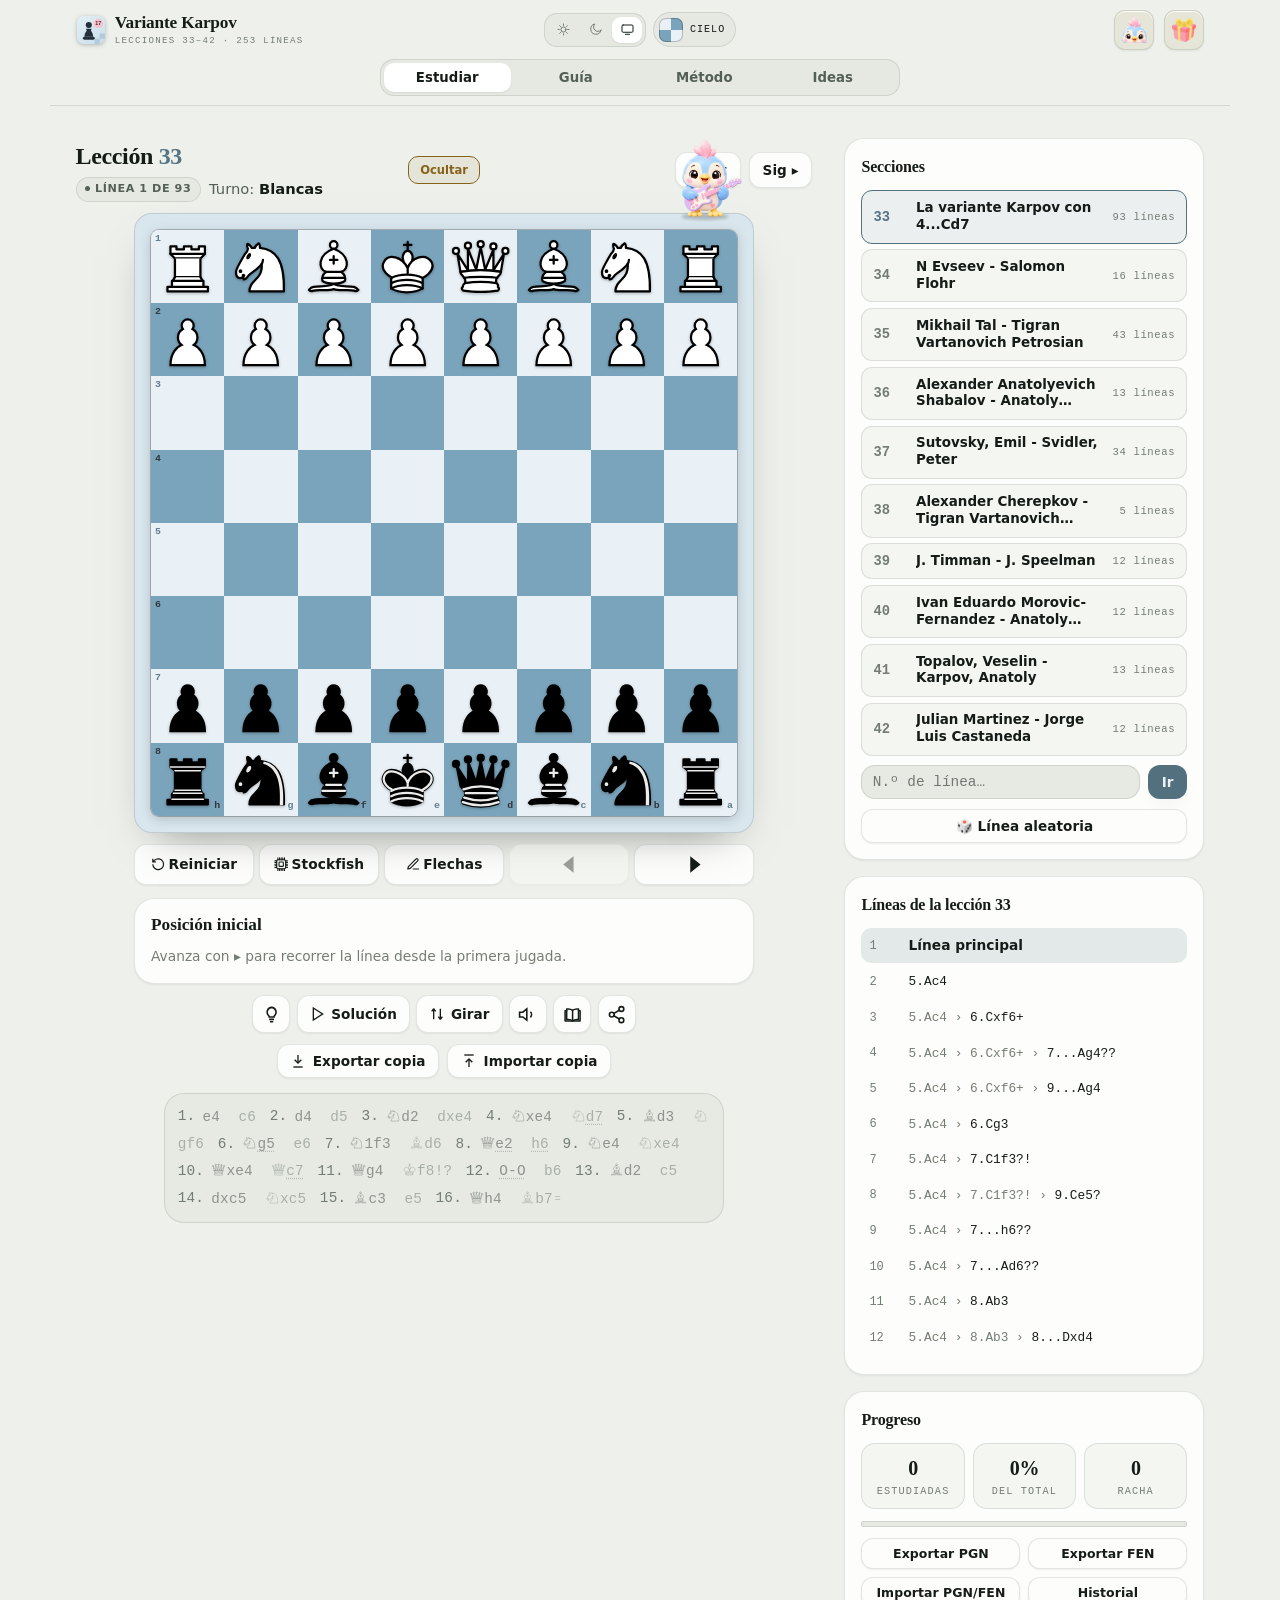
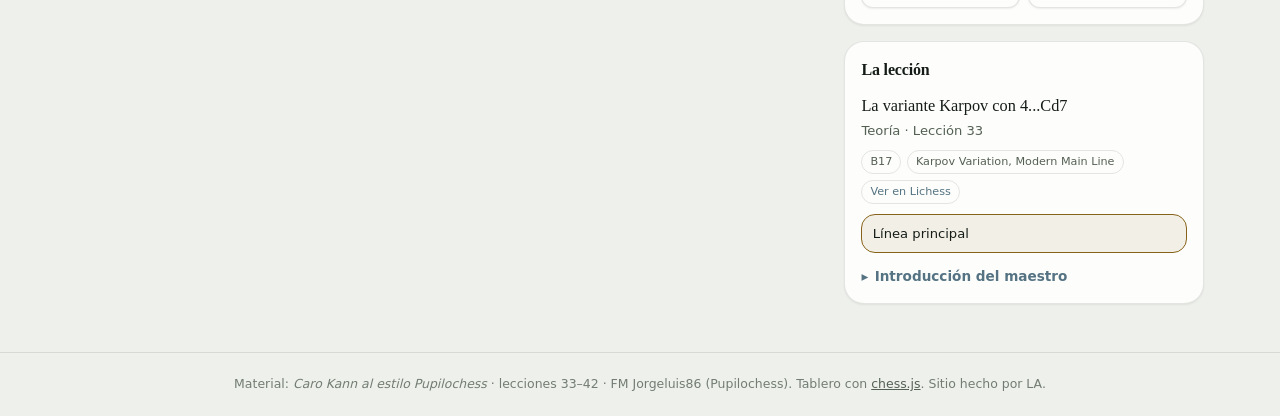
==== commit 388d30bd: "Ant/Sig a la izquierda en el móvil y botón de la mascota oculto con el encabezado - En el móvil, la " ====
--- a/leccion.html
+++ b/leccion.html
@@ -1981,7 +1981,7 @@
 header.topbar.topbar-anim{overflow:hidden;will-change:height,opacity,transform}
 .boardhead{transition:padding-left .34s cubic-bezier(.32,.72,0,1)}
 </style>
-<link rel="stylesheet" href="lecciones.css?v=1">
+<link rel="stylesheet" href="lecciones.css?v=3">
 </head>
 <body>
 
@@ -7676,7 +7676,7 @@
       if(!fila){
         fila=document.createElement('div');
         fila.id='pc-mobile-exercise-nav';
-        fila.style.cssText='display:flex;align-items:center;justify-content:flex-end;gap:.55rem;width:100%;max-width:620px;margin:.7rem auto 0;';
+        fila.style.cssText='display:flex;align-items:center;justify-content:flex-start;gap:.55rem;width:100%;max-width:620px;margin:.7rem auto 0;';
         filaInferior.parentNode.insertBefore(fila,filaInferior);
       }
       if(anterior.parentNode!==fila) fila.appendChild(anterior);
@@ -7843,6 +7843,6 @@
 </script>
 <script src="lecciones-app.js?v=1"></script>
 <script src="pc-compartir.js?v=1"></script>
-<script src="pc-mascota.js?v=1"></script>
+<script src="pc-mascota.js?v=2"></script>
 </body>
 </html>
--- a/lecciones.css
+++ b/lecciones.css
@@ -83,3 +83,7 @@
 .p17-ex-com{font-size:.9rem;line-height:1.6;white-space:pre-line;color:var(--ex-ink,var(--ink))}
 .p17-ex-inline{display:flex;flex-wrap:wrap;gap:.25rem .5rem;font-family:var(--mono);font-size:.86rem;color:var(--ex-muted,var(--muted))}
 .p17-ex-sep{margin:.3rem 0 0;font-size:.72rem;font-weight:700;letter-spacing:.08em;text-transform:uppercase;color:var(--acento-txt-cla,var(--gold))}
+
+/* el botón de la carita de la mascota se oculta junto con el encabezado («Ocultar») */
+html[data-barra="oculta"] .pcm-boton{display:none!important}
+.p17-c-alt[hidden]{display:none}
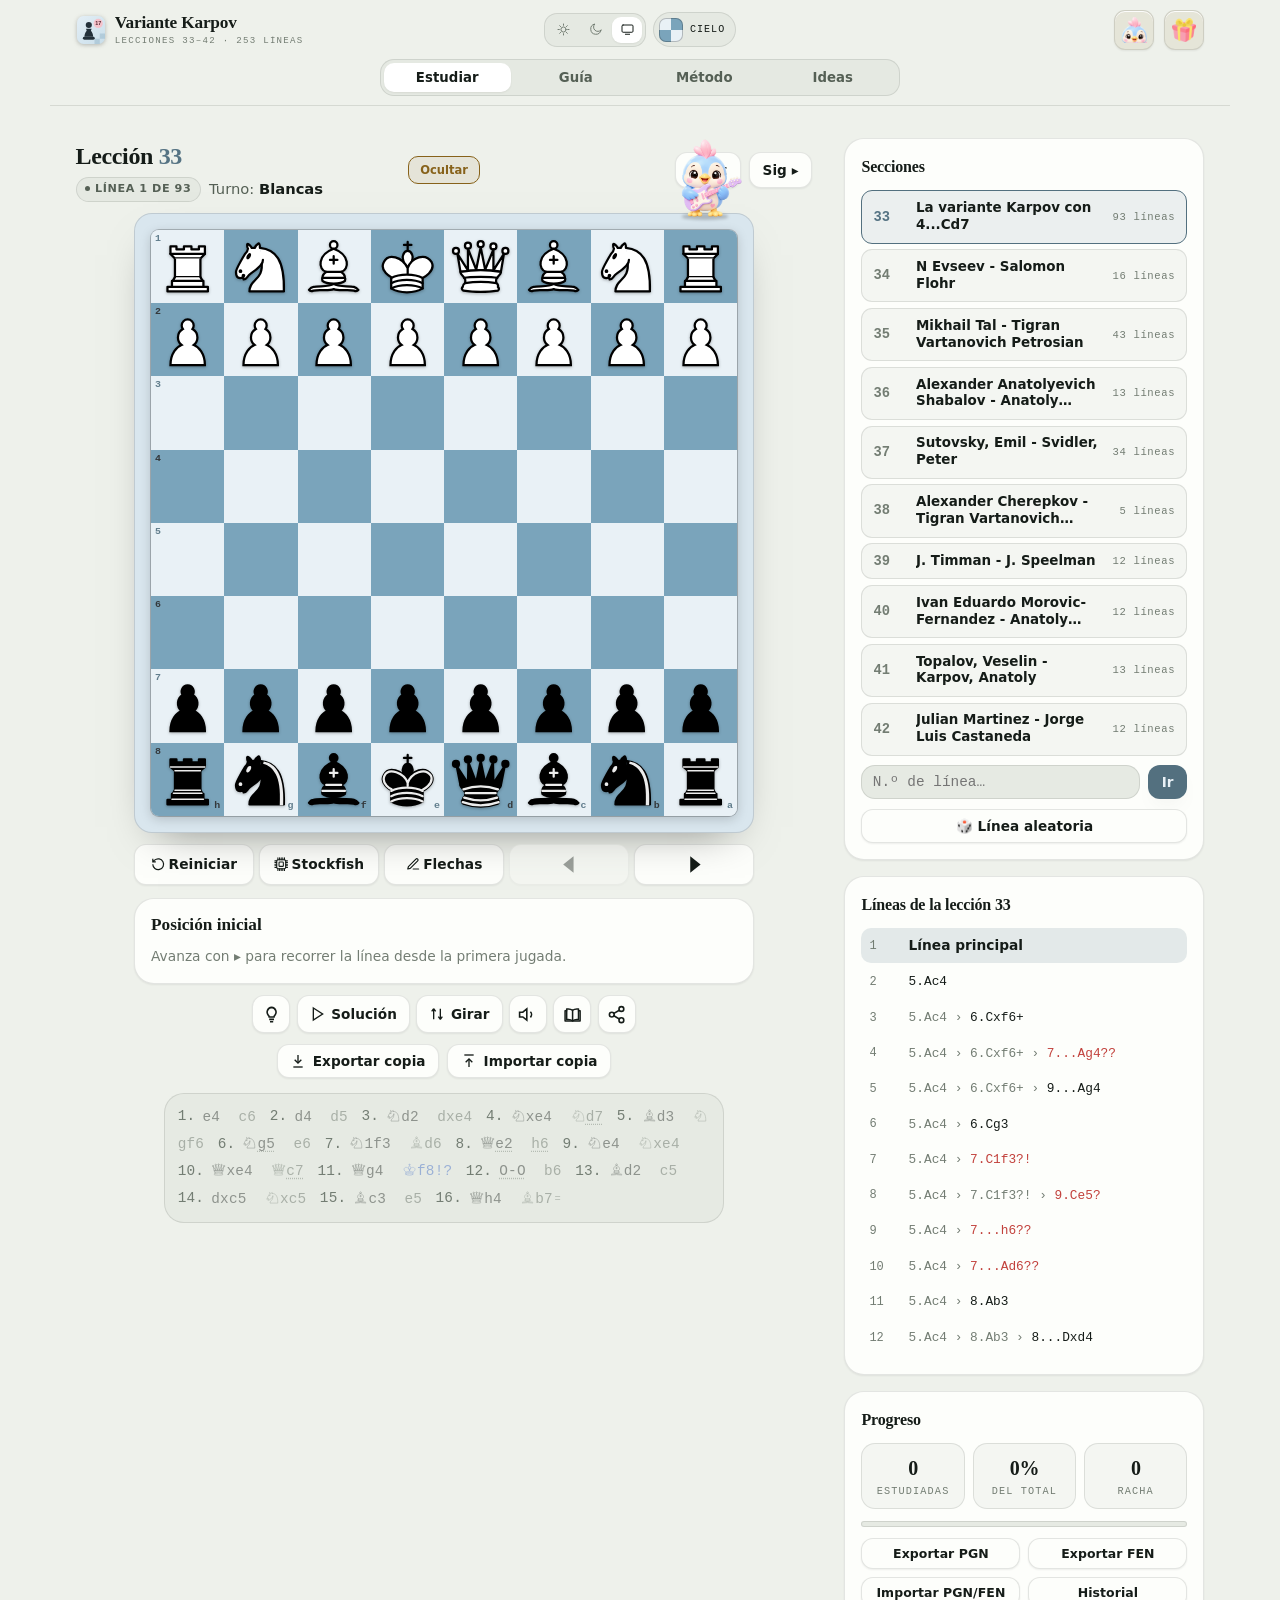
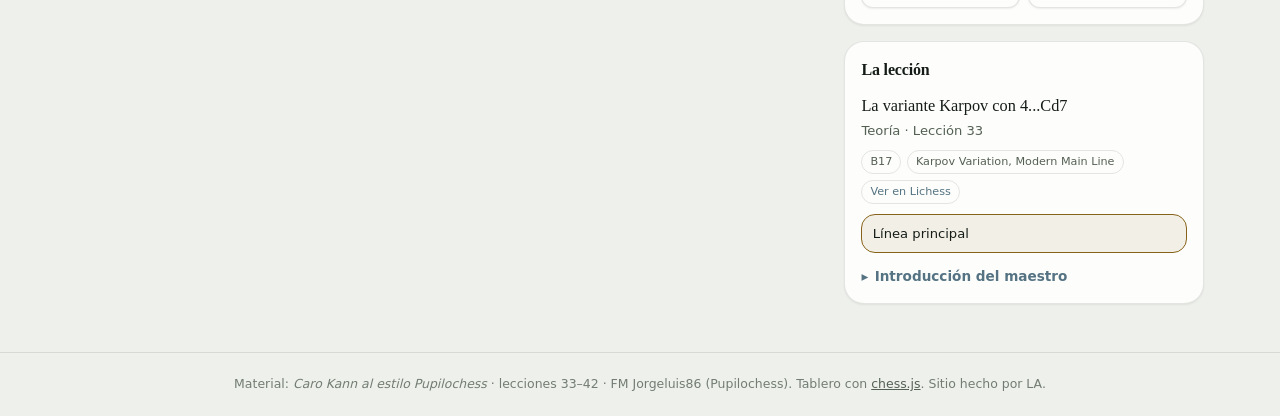
==== commit e2adcab8: "Comentario del maestro resaltado y jugadas buenas/malas marcadas - El recuadro se tiñe y late cada v" ====
--- a/leccion.html
+++ b/leccion.html
@@ -1981,7 +1981,7 @@
 header.topbar.topbar-anim{overflow:hidden;will-change:height,opacity,transform}
 .boardhead{transition:padding-left .34s cubic-bezier(.32,.72,0,1)}
 </style>
-<link rel="stylesheet" href="lecciones.css?v=3">
+<link rel="stylesheet" href="lecciones.css?v=4">
 </head>
 <body>
 
@@ -2059,7 +2059,8 @@
     <div class="status" id="status"><span class="ico">♟</span><span id="statustext">Encuentra la mejor jugada.</span></div>
 
     <section class="p17-coment" id="p17-coment" aria-live="polite">
-      <div class="p17-c-cab"><span class="p17-c-mov" id="p17-c-mov">Posición inicial</span><span class="p17-c-ev" id="p17-c-ev"></span></div>
+      <div class="p17-c-cab"><span class="p17-c-dice" id="p17-c-dice" hidden>💬 El maestro dice</span><span class="p17-c-mov" id="p17-c-mov">Posición inicial</span><span class="p17-c-ev" id="p17-c-ev"></span></div>
+      <div class="p17-c-q" id="p17-c-q" hidden></div>
       <div class="p17-c-rama" id="p17-c-rama" hidden></div>
       <div class="p17-c-txt" id="p17-c-txt"></div>
       <div class="p17-c-alt" id="p17-c-alt" hidden></div>
@@ -4149,8 +4150,8 @@
 if (typeof window !== 'undefined') { window.Chess = Chess; }
 
 </script>
-<script src="lecciones-data.js?v=1"></script>
-<script src="lecciones.js?v=1"></script>
+<script src="lecciones-data.js?v=4"></script>
+<script src="lecciones.js?v=4"></script>
 <script>
 const PUZZLES = window.P17_LINEAS;
 const LV={F:'Fácil',I:'Intermedio',A:'Avanzado'};
@@ -7841,8 +7842,8 @@
 if(document.readyState==='loading')document.addEventListener('DOMContentLoaded',setup,{once:true});else setup();
 })();
 </script>
-<script src="lecciones-app.js?v=1"></script>
-<script src="pc-compartir.js?v=1"></script>
-<script src="pc-mascota.js?v=2"></script>
+<script src="lecciones-app.js?v=4"></script>
+<script src="pc-compartir.js?v=4"></script>
+<script src="pc-mascota.js?v=4"></script>
 </body>
 </html>
--- a/lecciones.css
+++ b/lecciones.css
@@ -87,3 +87,60 @@
 /* el botón de la carita de la mascota se oculta junto con el encabezado («Ocultar») */
 html[data-barra="oculta"] .pcm-boton{display:none!important}
 .p17-c-alt[hidden]{display:none}
+
+/* ---- el comentario del maestro llama la atención ---- */
+.p17-coment{transition:border-color .25s,background .25s,box-shadow .25s}
+.p17-coment.con-com{
+  border-color:var(--acento-tema,#53707F);
+  background:color-mix(in srgb,var(--acento-tema,#53707F) 9%,var(--panel));
+  box-shadow:0 0 0 1px var(--acento-tema,#53707F),var(--s2)}
+.p17-c-dice{display:inline-flex;align-items:center;padding:.12rem .55rem;border-radius:999px;font-size:.7rem;font-weight:700;letter-spacing:.02em;
+  background:var(--acento-tema,#53707F);color:var(--acento-ink,#fff)}
+.p17-c-dice[hidden],.p17-c-q[hidden]{display:none}
+.p17-coment.late{animation:p17Late .9s cubic-bezier(.2,.8,.2,1)}
+@keyframes p17Late{
+  0%{transform:scale(.985)}
+  35%{transform:scale(1.012);box-shadow:0 0 0 5px color-mix(in srgb,var(--acento-tema,#53707F) 32%,transparent),var(--s2)}
+  100%{transform:scale(1)}}
+@media(prefers-reduced-motion:reduce){.p17-coment.late{animation:none}}
+
+/* ---- buenas y malas jugadas: rojo = no lo hagas, verde = así se juega ---- */
+.p17-c-q{display:inline-block;margin-top:.45rem;padding:.28rem .65rem;border-radius:10px;font-size:.82rem;font-weight:600;color:#fff}
+.p17-c-q b{font-family:var(--mono);margin-right:.15rem}
+.p17-c-q.q-mala{background:#D2504B}
+.p17-c-q.q-dudosa{background:#D9738A}
+.p17-c-q.q-interesante{background:#3F72D6}
+.p17-c-q.q-buena{background:#2E9E5B}
+.p17-c-q.q-brillante{background:#169C93}
+.p17-coment.q-mala{border-color:#D2504B;box-shadow:0 0 0 1px #D2504B,var(--s2);background:color-mix(in srgb,#D2504B 8%,var(--panel))}
+.p17-coment.q-dudosa{border-color:#D9738A;box-shadow:0 0 0 1px #D9738A,var(--s2);background:color-mix(in srgb,#D9738A 8%,var(--panel))}
+.p17-coment.q-buena{border-color:#2E9E5B;box-shadow:0 0 0 1px #2E9E5B,var(--s2);background:color-mix(in srgb,#2E9E5B 8%,var(--panel))}
+.p17-coment.q-brillante{border-color:#169C93;box-shadow:0 0 0 1px #169C93,var(--s2);background:color-mix(in srgb,#169C93 8%,var(--panel))}
+.p17-coment.q-interesante{border-color:#3F72D6;box-shadow:0 0 0 1px #3F72D6,var(--s2);background:color-mix(in srgb,#3F72D6 7%,var(--panel))}
+.moves .ply.q-mala,.moves .ply.q-dudosa{color:#C2413C!important}
+.moves .ply.q-buena,.moves .ply.q-brillante{color:#22874D!important}
+.moves .ply.q-interesante{color:#3563C4!important}
+html[data-modo="oscuro"] .moves .ply.q-mala,html[data-modo="oscuro"] .moves .ply.q-dudosa{color:#F08A85!important}
+html[data-modo="oscuro"] .moves .ply.q-buena,html[data-modo="oscuro"] .moves .ply.q-brillante{color:#6FD39A!important}
+html[data-modo="oscuro"] .moves .ply.q-interesante{color:#8FB0F2!important}
+.moves .ply.now.q-mala,.moves .ply.now.q-dudosa{background:#D2504B!important;color:#fff!important}
+.moves .ply.now.q-buena,.moves .ply.now.q-brillante{background:#2E9E5B!important;color:#fff!important}
+.moves .ply.now.q-interesante{background:#3F72D6!important;color:#fff!important}
+.p17-li .q-mala,.p17-li .q-dudosa,.p17-ex-mov .q-mala,.p17-ex-mov .q-dudosa{color:#C2413C}
+.p17-li .q-buena,.p17-li .q-brillante,.p17-ex-mov .q-buena,.p17-ex-mov .q-brillante{color:#22874D}
+.p17-li .q-interesante,.p17-ex-mov .q-interesante{color:#3563C4}
+html[data-modo="oscuro"] .p17-li .q-mala,html[data-modo="oscuro"] .p17-li .q-dudosa{color:#F08A85}
+html[data-modo="oscuro"] .p17-li .q-buena,html[data-modo="oscuro"] .p17-li .q-brillante{color:#6FD39A}
+
+/* aviso abajo cuando el comentario está fuera de la pantalla */
+.p17-aviso-com{position:fixed;left:50%;bottom:calc(16px + env(safe-area-inset-bottom,0px));z-index:9000;transform:translate(-50%,24px);opacity:0;pointer-events:none;
+  display:flex;align-items:center;gap:.45rem;padding:.6rem 1rem;border:0;border-radius:999px;
+  background:var(--acento-tema,#53707F);color:var(--acento-ink,#fff);font:700 .88rem var(--sans);box-shadow:0 10px 26px rgba(0,0,0,.25);
+  transition:opacity .25s,transform .3s cubic-bezier(.32,.72,0,1);cursor:pointer}
+.p17-aviso-com.ver{opacity:1;transform:translate(-50%,0);pointer-events:auto}
+.p17-alt.q-mala,.p17-alt.q-dudosa{border-color:#D2504B;color:#B83A35;background:color-mix(in srgb,#D2504B 9%,transparent)}
+.p17-alt.q-buena,.p17-alt.q-brillante{border-color:#2E9E5B;color:#1F7D47;background:color-mix(in srgb,#2E9E5B 9%,transparent)}
+.p17-alt.q-interesante{border-color:#3F72D6;color:#3159B0;background:color-mix(in srgb,#3F72D6 8%,transparent)}
+html[data-modo="oscuro"] .p17-alt.q-mala,html[data-modo="oscuro"] .p17-alt.q-dudosa{color:#F08A85}
+html[data-modo="oscuro"] .p17-alt.q-buena,html[data-modo="oscuro"] .p17-alt.q-brillante{color:#6FD39A}
+html[data-modo="oscuro"] .p17-alt.q-interesante{color:#8FB0F2}
